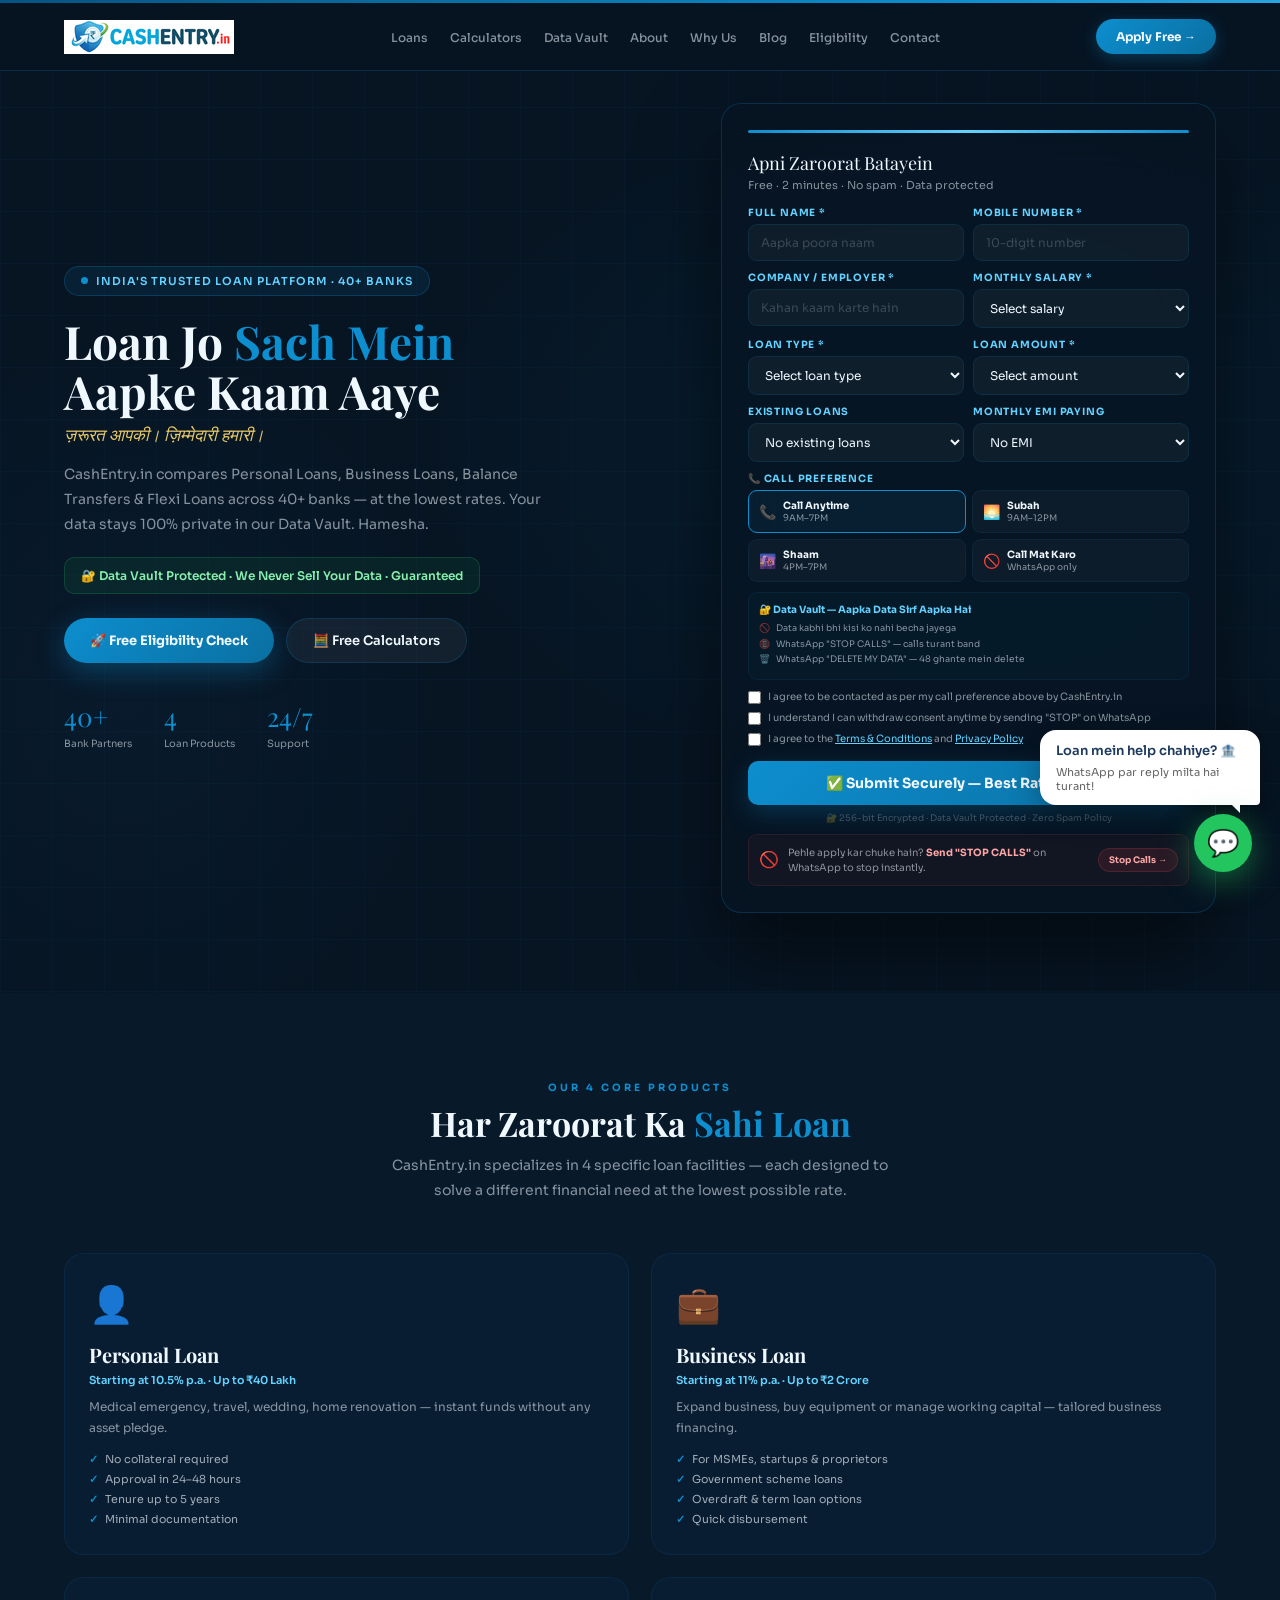
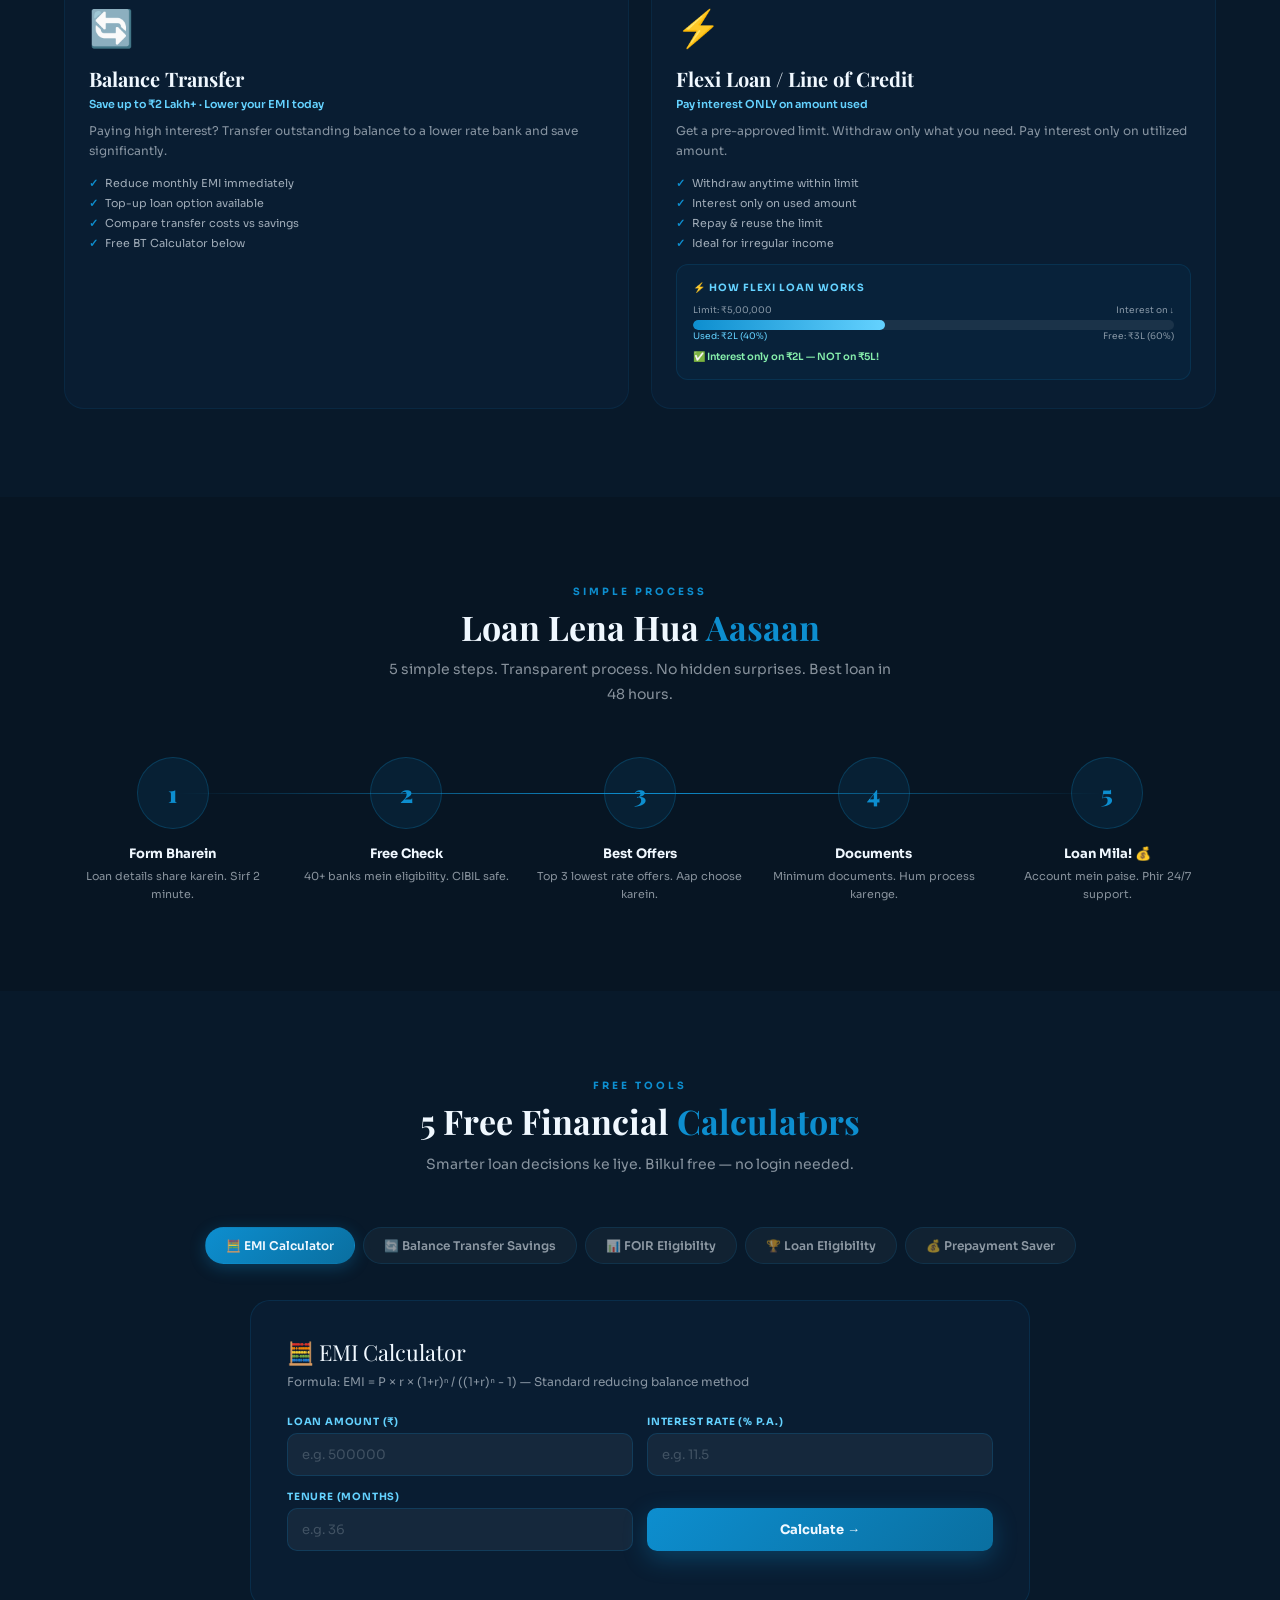
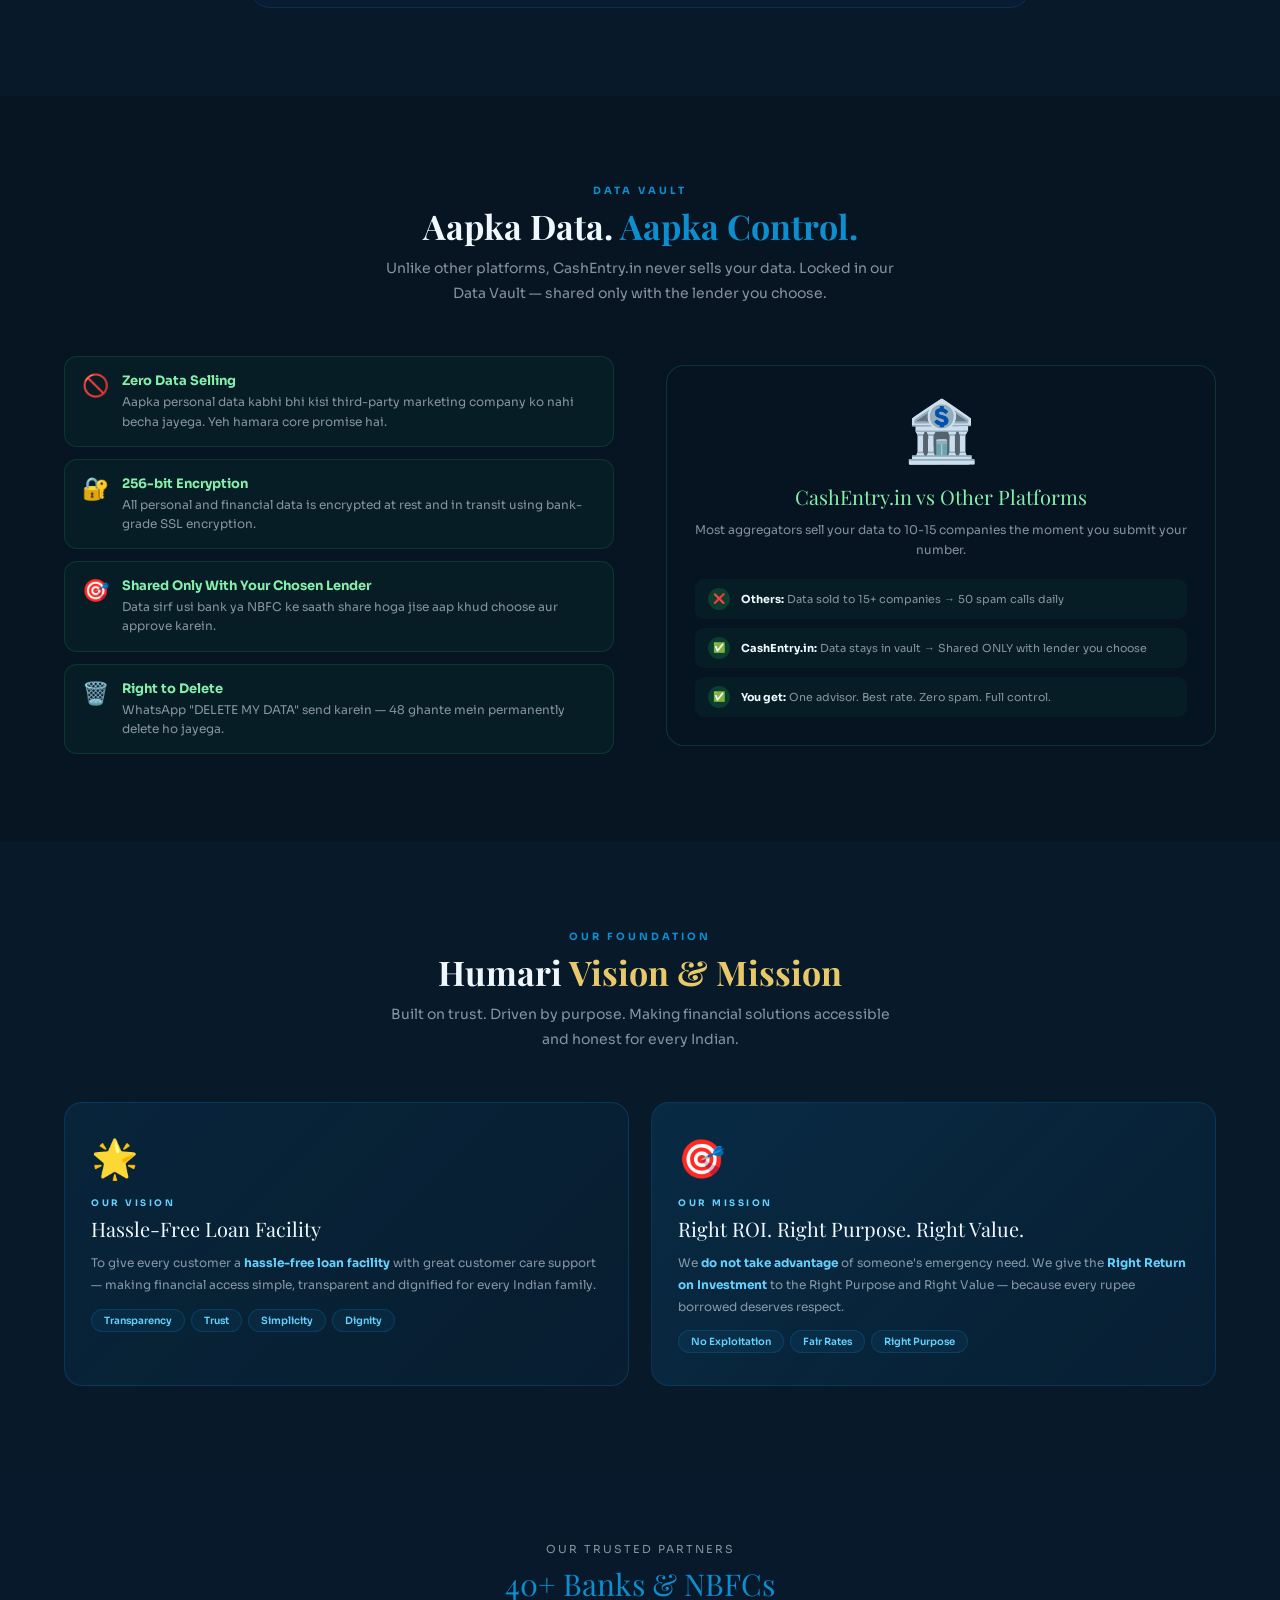
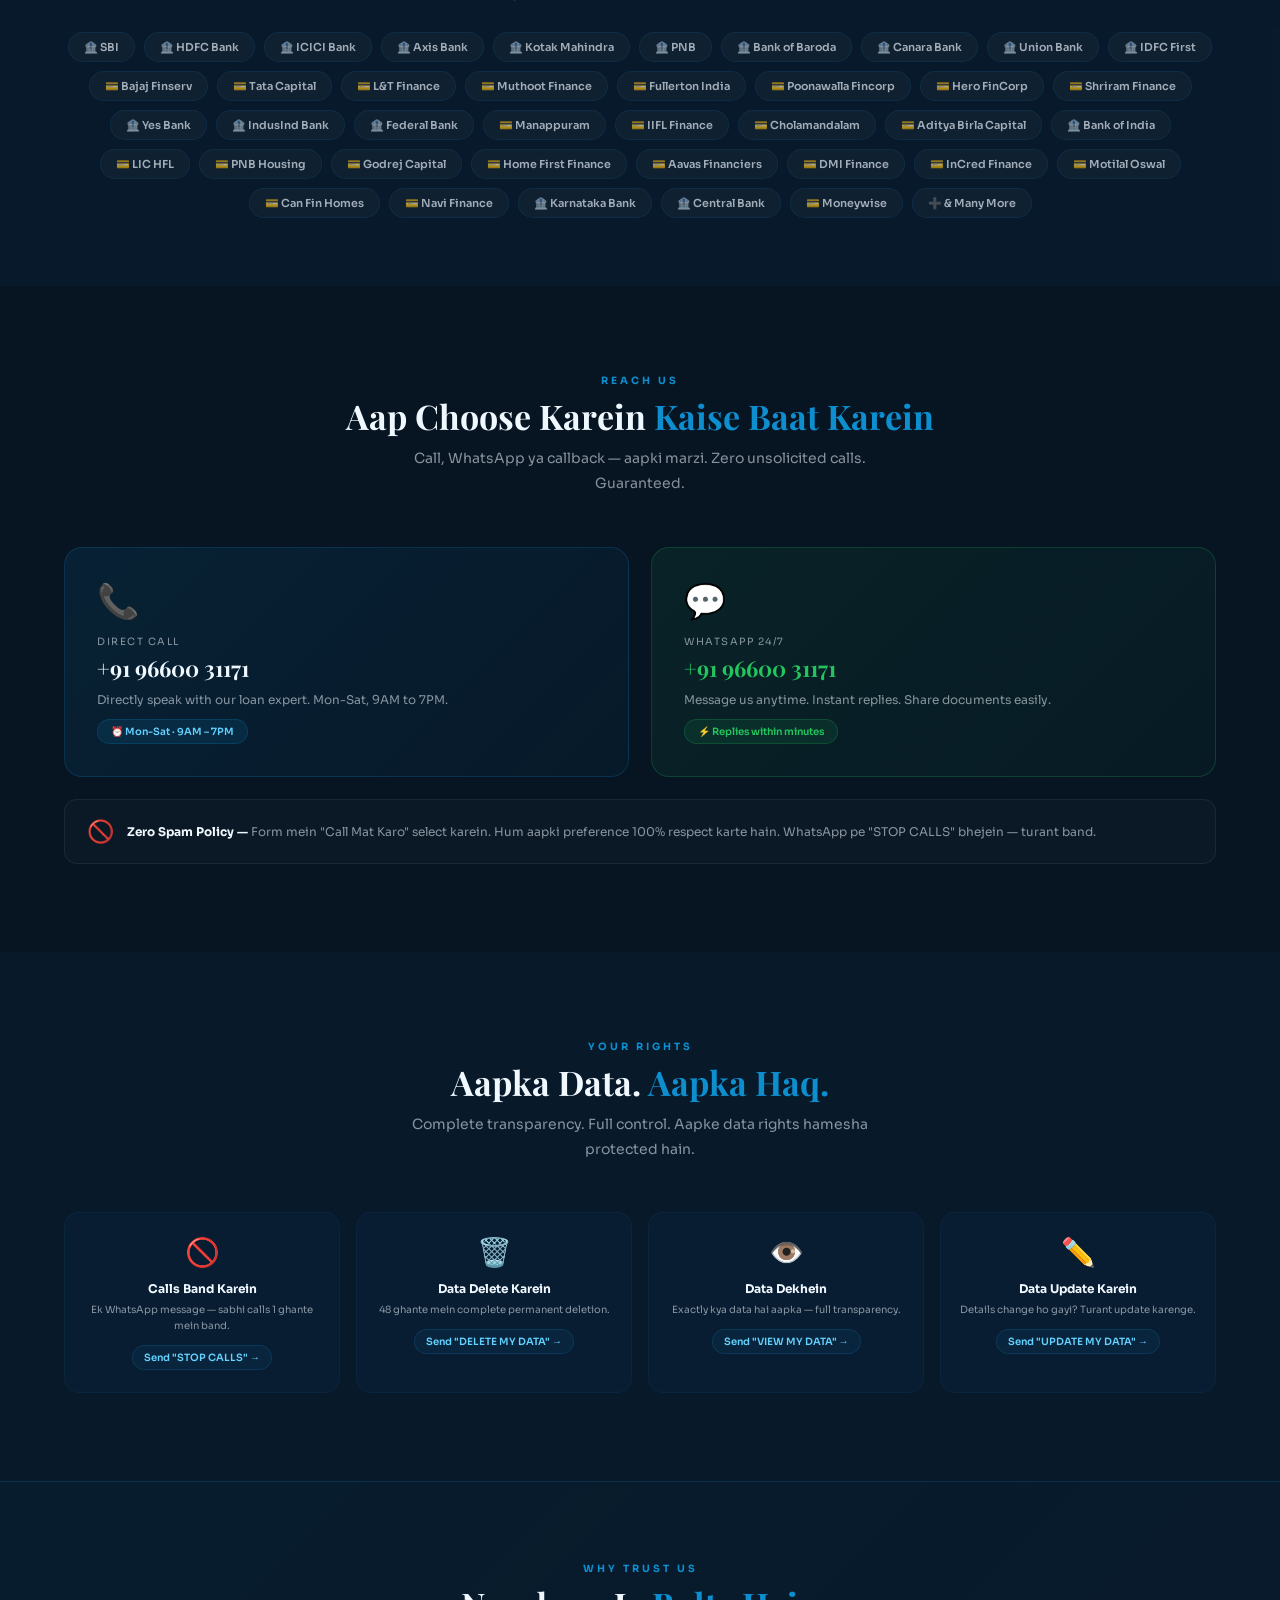
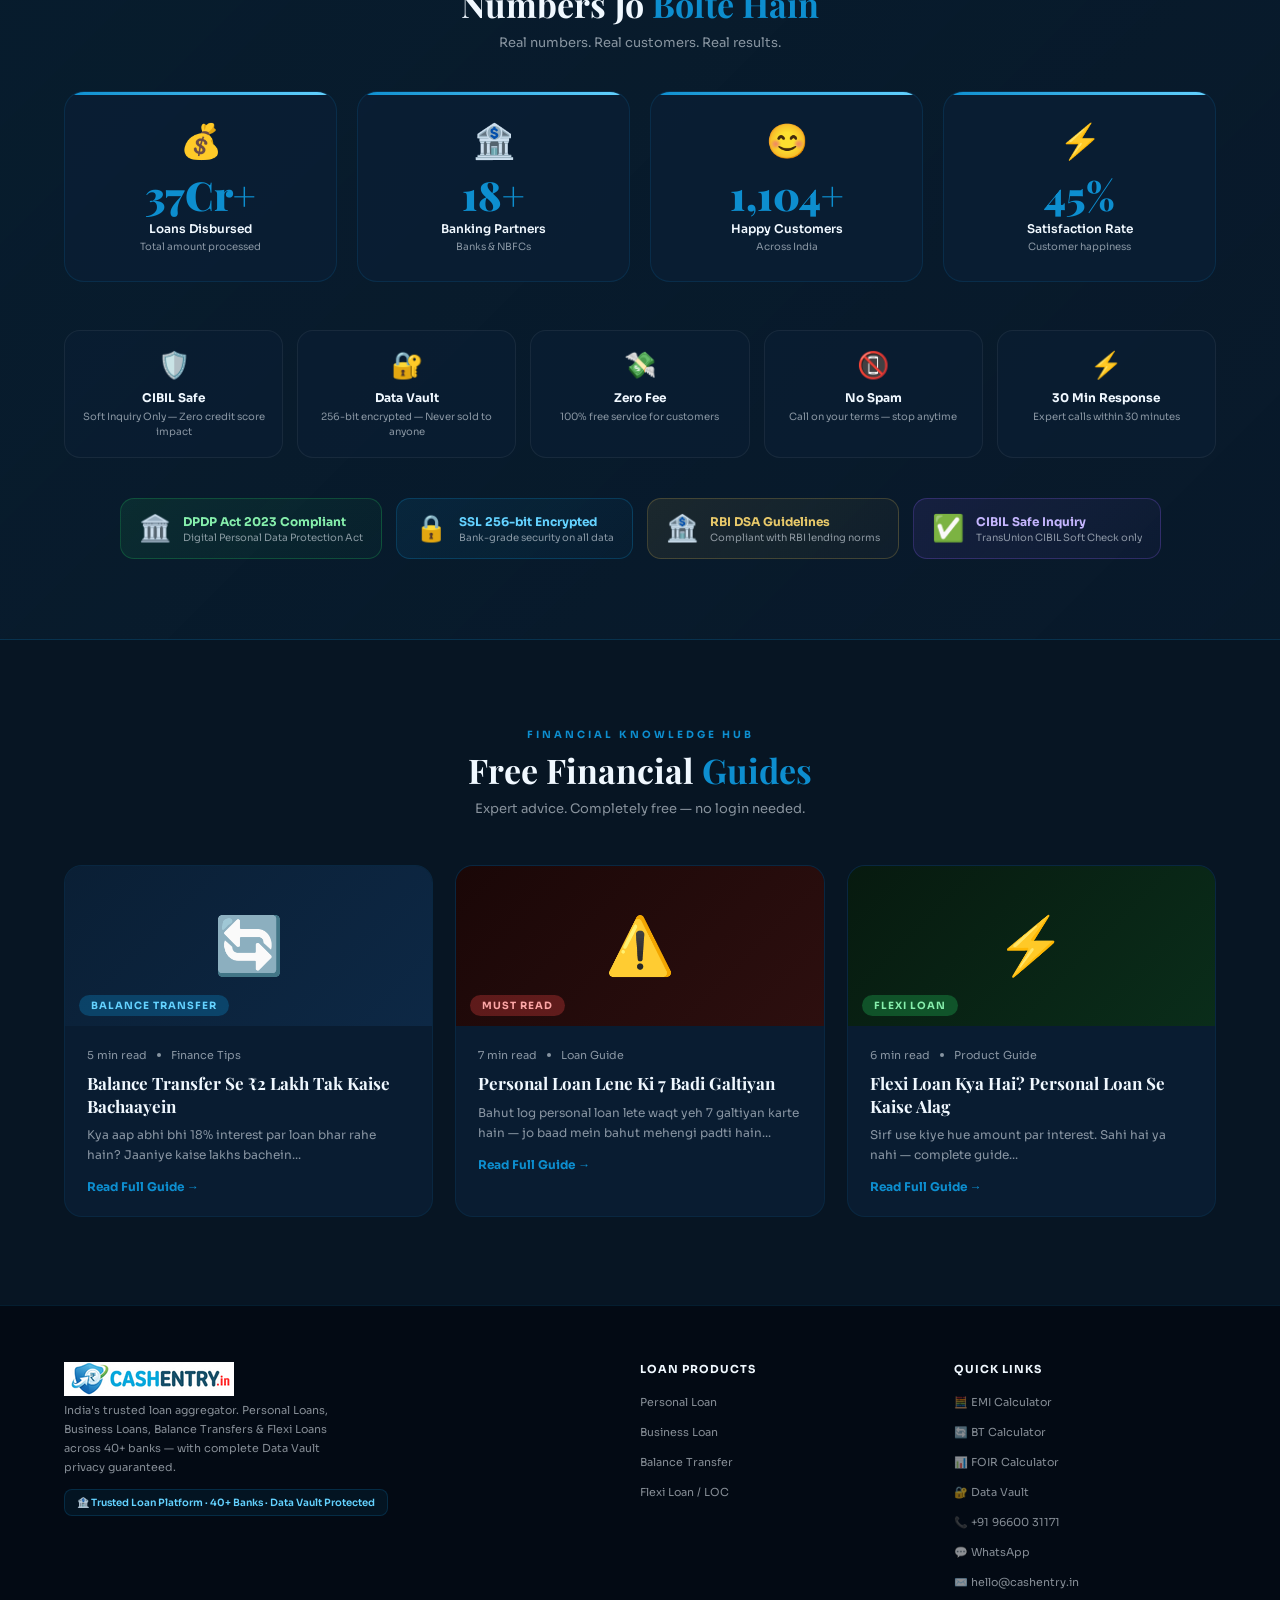
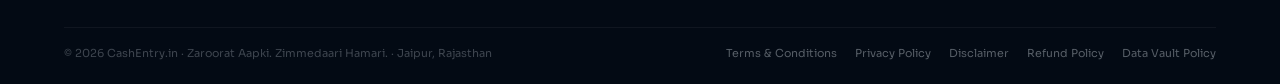
==== index.html @ 6757d8cf "Update index.html" ====
<!DOCTYPE html>
<html lang="en">
<head>
<meta charset="UTF-8">
<meta name="viewport" content="width=device-width, initial-scale=1.0">
<title>CashEntry.in | Zaroorat Aapki. Zimmedaari Hamari. | Best Loan Deals India</title>
<meta name="description" content="Secure the lowest interest rates on personal loans, business loans, and balance transfers. CashEntry.in serves top Indian hubs including Mumbai, Delhi, Bangalore, Hyderabad, and Jaipur. Calculate your EMI & eligibility instantly online.">
<meta name="keywords" content="cashentry, personal loan mumbai, business loan delhi, loan compare bangalore, flexi loan hyderabad, lowest interest rate chennai, EMI calculator pune, FOIR calculator kolkata, loan dsa jaipur, instant business loan ahmedabad, finance consultant lucknow, online loan application india">
<meta name="robots" content="index, follow">
   <!-- SEO META TAGS -->
    <meta name="author" content="CashEntry.in">
    <meta name="robots" content="index, follow, max-image-preview:large">
    <meta name="theme-color" content="#0d8ecf">
    <meta name="mobile-web-app-capable" content="yes">
    <meta name="apple-mobile-web-app-capable" content="yes">
    <meta name="apple-mobile-web-app-title" content="CashEntry.in">
    <link rel="canonical" href="https://cashentry.in/">
     <!-- GEO TARGETING -->
    <meta name="geo.region" content="IN">
    <meta name="geo.placename" content="New Delhi,Mumbai,Bangalore,Chennai,Kolkata,Hyderabad,Pune,Ahmedabad,Jaipur,Lucknow,India">
    <meta name="geo.position" content="26.9124;75.7873, 28.6448;77.2167, 19.0760;72.8774, 12.9724;77.5806,13.0674;80.2376,22.5726;88.3638,17.3871;78.4916,18.5167;73.8562,18.5167;73.8562,23.0338;72.5850,26.9220;75.7788,26.8500;80.9500">
    <meta name="ICBM" content="26.9124;75.7873, 28.6448;77.2167, 19.0760;72.8774, 12.9724;77.5806,13.0674;80.2376,22.5726;88.3638,17.3871;78.4916,18.5167;73.8562,18.5167;73.8562,23.0338;72.5850,26.9220;75.7788,26.8500;80.9500">
  <!-- OPEN GRAPH -->
    <meta property="og:type" content="website">
    <meta property="og:url" content="https://cashentry.in/">
    <meta property="og:site_name" content="CashEntry.in">
    <meta property="og:title" content="CashEntry.in | Zaroorat Aapki. Zimmedaari Hamari. | Best Loan Deals India">
    <meta property="og:description" content="India ka trusted loan platform. Personal Loan, Business Loan, Balance Transfer, Flexi Loan at lowest rates from 40+ banks. Free EMI and FOIR Calculator. Data Vault protected.">
    <meta property="og:image" content="https://cashentry.in/cashentry_logo.png">
    <meta property="og:locale" content="en_IN">
  
   <!-- SCHEMA MARKUP -->
    <script type="application/ld+json">
    {
      "@context": "https://schema.org",
      "@graph": [
        {
          "@type": "FinancialService",
          "name": "CashEntry.in",
          "url": "https://cashentry.in",
          "logo": "https://cashentry.in/cashentry_logo.png",
          "description": "India ka trusted loan aggregator. Personal Loan, Business Loan, Balance Transfer and Flexi Loan at lowest rates from 40 plus banks and NBFCs.",
          "slogan": "Zaroorat Aapki. Zimmedaari Hamari.",
          "email": "hello@cashentry.in",
          "telephone": "+919660031171",
          "address": {
            "@type": "PostalAddress",
            "addressLocality": "Jaipur",
            "addressRegion": "Rajasthan",
            "postalCode": "302021",
            "addressCountry": "IN"
          },
          "geo": {
            "@type": "GeoCoordinates",
            "latitude": 26.9124,
            "longitude": 75.7873
          },
          "openingHoursSpecification": {
            "@type": "OpeningHoursSpecification",
            "dayOfWeek": ["Monday","Tuesday","Wednesday","Thursday","Friday","Saturday"],
            "opens": "09:00",
            "closes": "19:00"
          },
          "areaServed": {"@type": "Country", "name": "India"},
          "serviceType": ["Personal Loan","Business Loan","Balance Transfer","Flexi Loan","Loan Aggregator","DSA Services"]
        },
        {
          "@type": "FAQPage",
          "mainEntity": [
            {
              "@type": "Question",
              "name": "What is CashEntry.in?",
              "acceptedAnswer": {
                "@type": "Answer",
                "text": "CashEntry.in is India trusted loan aggregator. We compare Personal Loans, Business Loans, Balance Transfers and Flexi Loans across 40 plus banks and NBFCs to find you the best deal at lowest interest rates."
              }
            },
            {
              "@type": "Question",
              "name": "Is CashEntry.in service free?",
              "acceptedAnswer": {
                "@type": "Answer",
                "text": "Yes, CashEntry.in service is completely free for customers. We never charge any fee from loan applicants."
              }
            },
            {
              "@type": "Question",
              "name": "Is my data safe with CashEntry.in?",
              "acceptedAnswer": {
                "@type": "Answer",
                "text": "Yes, CashEntry.in follows strict Data Vault policy. We never sell your data to third parties. Your data is shared only with the lender you choose."
              }
            },
            {
              "@type": "Question",
              "name": "What loans does CashEntry.in offer?",
              "acceptedAnswer": {
                "@type": "Answer",
                "text": "CashEntry.in offers Personal Loan, Business Loan, Balance Transfer and Flexi Loan across 40 plus banks."
              }
            },
            {
              "@type": "Question",
              "name": "What is FOIR in loan eligibility?",
              "acceptedAnswer": {
                "@type": "Answer",
                "text": "FOIR means Fixed Obligation to Income Ratio. Formula is Total EMIs divided by Income multiplied by 100. Below 50 percent means you are eligible for a loan."
              }
            },
            {
              "@type": "Question",
              "name": "What is Balance Transfer?",
              "acceptedAnswer": {
                "@type": "Answer",
                "text": "Balance Transfer means moving your existing loan to a bank offering lower interest rate. This reduces your monthly EMI and saves money over remaining tenure."
              }
            }
          ]
        }
      ]
    }
    </script>
  
<link rel="preconnect" href="https://fonts.googleapis.com">
<link href="https://fonts.googleapis.com/css2?family=Sora:wght@300;400;500;600;700;800&family=Playfair+Display:wght@700;900&display=swap" rel="stylesheet">
<style>
*{margin:0;padding:0;box-sizing:border-box;}
:root{
  --blue:#0d8ecf;--blue2:#0a6fa0;--blue3:#065480;
  --dark:#071523;--dark2:#0a1f35;--dark3:#0d2845;
  --gold:#c8a84b;--gold2:#e8c96a;
  --white:#f0f8ff;--gray:rgba(240,248,255,0.55);
  --border:rgba(13,142,207,0.2);--card:rgba(10,31,53,0.8);
  --green:#22c55e;--red:#ef4444;
}
html{scroll-behavior:smooth;}
body{font-family:'Sora',sans-serif;background:var(--dark);color:var(--white);overflow-x:hidden;}
::-webkit-scrollbar{width:3px;}
::-webkit-scrollbar-track{background:var(--dark);}
::-webkit-scrollbar-thumb{background:var(--blue);border-radius:3px;}

/* WHATSAPP FLOAT */
.float-wa{position:fixed;bottom:28px;right:28px;z-index:9999;width:58px;height:58px;background:var(--green);border-radius:50%;display:flex;align-items:center;justify-content:center;font-size:26px;box-shadow:0 8px 32px rgba(34,197,94,0.5);text-decoration:none;animation:bounce 3s ease-in-out infinite;}
@keyframes bounce{0%,100%{transform:translateY(0);}50%{transform:translateY(-8px);}}

/* WA CHAT BUBBLE */
.wa-bubble{position:fixed;bottom:95px;right:20px;z-index:9998;background:white;border-radius:16px 16px 4px 16px;padding:12px 16px;box-shadow:0 8px 32px rgba(0,0,0,0.3);max-width:220px;display:none;}
.wa-bubble.show{display:block;animation:fadeIn 0.3s ease;}
@keyframes fadeIn{from{opacity:0;transform:scale(0.8);}to{opacity:1;transform:scale(1);}}
.wa-bubble-text{font-size:13px;color:#1e3a5f;font-weight:600;margin-bottom:6px;}
.wa-bubble-sub{font-size:11px;color:#666;}
.wa-bubble::after{content:'';position:absolute;bottom:-8px;right:20px;width:0;height:0;border-left:8px solid transparent;border-right:0;border-top:8px solid white;}

/* TOP BAR */
.top-bar{height:3px;background:linear-gradient(90deg,var(--blue3),var(--blue),#64d2ff,var(--blue),var(--blue3));background-size:300%;animation:shimmer 4s infinite linear;}
@keyframes shimmer{0%{background-position:0%;}100%{background-position:300%;}}

/* NAV */
nav{position:fixed;top:3px;left:0;right:0;z-index:1000;background:rgba(7,21,35,0.96);backdrop-filter:blur(24px);border-bottom:1px solid var(--border);padding:0 5%;display:flex;align-items:center;justify-content:space-between;height:68px;}
.logo-wrap{display:flex;align-items:center;text-decoration:none;gap:4px;}
.logo-img{height:46px;width:auto;object-fit:contain;}
.nav-links{display:flex;gap:22px;list-style:none;}
.nav-links a{color:var(--gray);text-decoration:none;font-size:12px;font-weight:500;transition:color 0.3s;}
.nav-links a:hover{color:var(--blue);}
.nav-btn{background:linear-gradient(135deg,var(--blue),var(--blue2));color:var(--white);padding:10px 20px;border-radius:100px;font-weight:700;font-size:12px;text-decoration:none;box-shadow:0 4px 16px rgba(13,142,207,0.3);transition:all 0.3s;}
.nav-btn:hover{transform:translateY(-1px);box-shadow:0 8px 24px rgba(13,142,207,0.5);}

/* HERO */
.hero{min-height:100vh;padding:100px 5% 80px;display:grid;grid-template-columns:1.1fr 0.9fr;gap:52px;align-items:center;position:relative;overflow:hidden;}
.hero-bg{position:absolute;inset:0;background:radial-gradient(ellipse 60% 50% at 75% 45%,rgba(13,142,207,0.08) 0%,transparent 70%),radial-gradient(ellipse 40% 60% at 10% 70%,rgba(10,31,53,0.5) 0%,transparent 60%);}
.hero-grid{position:absolute;inset:0;background-image:linear-gradient(rgba(13,142,207,0.04) 1px,transparent 1px),linear-gradient(90deg,rgba(13,142,207,0.04) 1px,transparent 1px);background-size:52px 52px;}
.hero-content{position:relative;z-index:2;}
.badge{display:inline-flex;align-items:center;gap:8px;background:rgba(13,142,207,0.1);border:1px solid rgba(13,142,207,0.25);border-radius:100px;padding:7px 16px;margin-bottom:20px;}
.badge-dot{width:7px;height:7px;background:var(--blue);border-radius:50%;animation:bdot 1.8s infinite;}
@keyframes bdot{0%,100%{opacity:1;}50%{opacity:0.3;}}
.badge span{font-size:11px;color:#64d2ff;font-weight:600;letter-spacing:1px;text-transform:uppercase;}
.hero h1{font-family:'Playfair Display',serif;font-size:46px;line-height:1.1;margin-bottom:8px;}
.hero h1 .blue{color:var(--blue);}
.hindi-tag{font-size:17px;color:var(--gold2);margin-bottom:16px;font-style:italic;}
.hero-sub{font-size:14px;color:var(--gray);line-height:1.8;margin-bottom:20px;max-width:480px;}
.vault-badge{display:inline-flex;align-items:center;gap:8px;background:rgba(34,197,94,0.08);border:1px solid rgba(34,197,94,0.2);border-radius:10px;padding:10px 16px;margin-bottom:24px;font-size:12px;color:#86efac;font-weight:600;}
.hero-btns{display:flex;gap:12px;flex-wrap:wrap;margin-bottom:36px;}
.btn-blue{background:linear-gradient(135deg,var(--blue),var(--blue2));color:var(--white);padding:13px 26px;border-radius:100px;font-weight:700;font-size:13px;text-decoration:none;display:inline-flex;align-items:center;gap:8px;box-shadow:0 8px 28px rgba(13,142,207,0.35);transition:all 0.3s;}
.btn-blue:hover{transform:translateY(-2px);box-shadow:0 12px 36px rgba(13,142,207,0.5);}
.btn-ghost{background:rgba(255,255,255,0.05);border:1px solid var(--border);color:var(--white);padding:13px 26px;border-radius:100px;font-weight:600;font-size:13px;text-decoration:none;display:inline-flex;align-items:center;gap:8px;transition:all 0.3s;}
.btn-ghost:hover{background:rgba(13,142,207,0.1);border-color:var(--blue);color:#64d2ff;}
.hero-stats{display:flex;gap:32px;}
.stat-val{font-family:'Playfair Display',serif;font-size:26px;color:var(--blue);}
.stat-lbl{font-size:10px;color:var(--gray);margin-top:3px;}

/* FORM CARD */
.form-wrap{position:relative;z-index:2;}
.form-card{background:rgba(7,21,35,0.92);border:1px solid rgba(13,142,207,0.22);border-radius:20px;padding:26px;backdrop-filter:blur(32px);box-shadow:0 40px 80px rgba(0,0,0,0.5);}
.form-bar{height:3px;border-radius:3px;background:linear-gradient(90deg,var(--blue),#64d2ff,var(--blue));margin-bottom:18px;}
.form-heading{font-family:'Playfair Display',serif;font-size:18px;margin-bottom:3px;}
.form-sub{font-size:11px;color:var(--gray);margin-bottom:14px;}
.fg{margin-bottom:10px;}
.fg label{display:block;font-size:10px;font-weight:700;color:#64d2ff;margin-bottom:5px;text-transform:uppercase;letter-spacing:0.8px;}
.fg input,.fg select{width:100%;background:rgba(255,255,255,0.04);border:1px solid rgba(13,142,207,0.15);border-radius:9px;padding:10px 12px;color:var(--white);font-size:12px;font-family:'Sora',sans-serif;outline:none;transition:border-color 0.3s;}
.fg select option{background:#0a1f35;}
.fg input:focus,.fg select:focus{border-color:var(--blue);}
.fg input::placeholder{color:rgba(240,248,255,0.2);}
.frow{display:grid;grid-template-columns:1fr 1fr;gap:9px;}
.copts{display:grid;grid-template-columns:1fr 1fr;gap:6px;margin-top:4px;}
.copt{display:flex;align-items:center;gap:7px;background:rgba(255,255,255,0.03);border:1px solid rgba(13,142,207,0.1);border-radius:9px;padding:8px 10px;cursor:pointer;transition:all 0.25s;}
.copt.active{border-color:var(--blue);background:rgba(13,142,207,0.08);}
.copt.nocall.active{border-color:var(--red);background:rgba(239,68,68,0.06);}
.copt-icon{font-size:14px;}
.copt-t{font-size:10px;font-weight:700;}
.copt-s{font-size:9px;color:var(--gray);}
.dmini{background:rgba(13,142,207,0.04);border:1px solid rgba(13,142,207,0.1);border-radius:9px;padding:10px;margin:9px 0;}
.dmini-t{font-size:10px;font-weight:700;color:#64d2ff;margin-bottom:6px;}
.dmini-r{display:flex;gap:6px;font-size:9px;color:var(--gray);margin-bottom:3px;line-height:1.4;}
.consents{display:flex;flex-direction:column;gap:6px;margin:9px 0;}
.crow{display:flex;align-items:flex-start;gap:7px;}
.crow input{accent-color:var(--blue);width:13px;height:13px;flex-shrink:0;margin-top:2px;cursor:pointer;}
.crow span{font-size:10px;color:var(--gray);line-height:1.5;}
.sbtn{width:100%;background:linear-gradient(135deg,var(--blue),var(--blue2));border:none;border-radius:10px;padding:13px;color:var(--white);font-size:14px;font-weight:700;font-family:'Sora',sans-serif;cursor:pointer;margin-top:6px;box-shadow:0 8px 24px rgba(13,142,207,0.25);transition:all 0.3s;}
.sbtn:hover{transform:translateY(-2px);box-shadow:0 12px 32px rgba(13,142,207,0.4);}
.sbtn:disabled{opacity:0.7;cursor:not-allowed;transform:none;}
.fnote{font-size:9px;color:rgba(240,248,255,0.25);text-align:center;margin-top:7px;}
.stop-strip{display:flex;align-items:center;gap:9px;background:rgba(239,68,68,0.05);border:1px solid rgba(239,68,68,0.12);border-radius:9px;padding:10px;margin-top:10px;}
.stop-text{font-size:10px;color:var(--gray);flex:1;line-height:1.5;}
.stop-text strong{color:#fca5a5;}
.stop-btn{background:rgba(239,68,68,0.1);border:1px solid rgba(239,68,68,0.2);color:#fca5a5;padding:5px 10px;border-radius:100px;font-size:9px;font-weight:700;text-decoration:none;white-space:nowrap;}

/* FORM STATUS */
.form-status{display:none;text-align:center;padding:16px;border-radius:10px;margin-top:10px;font-size:13px;font-weight:600;}
.form-status.success{background:rgba(34,197,94,0.1);border:1px solid rgba(34,197,94,0.2);color:#86efac;display:block;}
.form-status.error{background:rgba(239,68,68,0.1);border:1px solid rgba(239,68,68,0.2);color:#fca5a5;display:block;}

/* SECTIONS */
.sec{padding:88px 5%;}
.sec-alt{padding:88px 5%;background:rgba(10,31,53,0.4);}
.slabel{font-size:10px;text-transform:uppercase;letter-spacing:3px;color:var(--blue);font-weight:700;margin-bottom:10px;text-align:center;}
.stitle{font-family:'Playfair Display',serif;font-size:34px;text-align:center;margin-bottom:10px;line-height:1.15;}
.stitle .b{color:var(--blue);}
.stitle .g{color:var(--gold2);}
.ssub{font-size:14px;color:var(--gray);text-align:center;max-width:520px;margin:0 auto 50px;line-height:1.8;}

/* PRODUCTS */
.products-grid{display:grid;grid-template-columns:repeat(2,1fr);gap:22px;}
.prod-card{background:var(--card);border:1px solid rgba(13,142,207,0.1);border-radius:20px;padding:28px 24px;transition:all 0.4s;position:relative;overflow:hidden;}
.prod-card::before{content:'';position:absolute;top:0;left:0;right:0;height:3px;background:linear-gradient(90deg,var(--blue),#64d2ff);opacity:0;transition:opacity 0.3s;}
.prod-card:hover{border-color:rgba(13,142,207,0.3);transform:translateY(-6px);box-shadow:0 24px 60px rgba(0,0,0,0.3);background:rgba(13,142,207,0.06);}
.prod-card:hover::before{opacity:1;}
.prod-icon{font-size:36px;margin-bottom:14px;display:block;}
.prod-name{font-family:'Playfair Display',serif;font-size:20px;font-weight:700;margin-bottom:5px;}
.prod-rate{color:#64d2ff;font-size:11px;font-weight:600;margin-bottom:10px;}
.prod-desc{font-size:12px;color:var(--gray);line-height:1.7;margin-bottom:14px;}
.prod-feats{list-style:none;display:flex;flex-direction:column;gap:6px;}
.prod-feats li{font-size:11px;color:rgba(240,248,255,0.65);display:flex;align-items:center;gap:7px;}
.prod-feats li::before{content:'✓';color:var(--blue);font-weight:700;}
.flexi-visual{background:rgba(13,142,207,0.05);border:1px solid rgba(13,142,207,0.15);border-radius:12px;padding:16px;margin-top:14px;}
.flexi-title{font-size:10px;font-weight:700;color:#64d2ff;margin-bottom:10px;text-transform:uppercase;letter-spacing:1px;}
.flexi-bar-label{display:flex;justify-content:space-between;font-size:9px;color:var(--gray);margin-bottom:4px;}
.flexi-bar-bg{height:10px;background:rgba(255,255,255,0.08);border-radius:100px;overflow:hidden;}
.flexi-bar-fill{height:100%;border-radius:100px;background:linear-gradient(90deg,var(--blue),#64d2ff);width:40%;}
.flexi-note{font-size:10px;color:#86efac;margin-top:8px;font-weight:600;}

/* HOW IT WORKS */
.steps-grid{display:grid;grid-template-columns:repeat(5,1fr);gap:16px;margin-top:50px;position:relative;}
.steps-grid::before{content:'';position:absolute;top:36px;left:10%;right:10%;height:1px;background:linear-gradient(90deg,transparent,var(--blue),transparent);}
.step{text-align:center;}
.step-n{width:72px;height:72px;border-radius:50%;background:rgba(13,142,207,0.1);border:1px solid rgba(13,142,207,0.25);display:flex;align-items:center;justify-content:center;margin:0 auto 16px;font-family:'Playfair Display',serif;font-size:24px;font-weight:900;color:var(--blue);}
.step-t{font-size:13px;font-weight:700;margin-bottom:6px;}
.step-d{font-size:11px;color:var(--gray);line-height:1.6;}

/* CALCULATORS */
.calc-tabs{display:flex;gap:8px;justify-content:center;margin-bottom:36px;flex-wrap:wrap;}
.calc-tab{background:rgba(255,255,255,0.04);border:1px solid rgba(13,142,207,0.15);border-radius:100px;padding:10px 20px;font-size:12px;font-weight:600;color:var(--gray);cursor:pointer;transition:all 0.3s;}
.calc-tab.active{background:linear-gradient(135deg,var(--blue),var(--blue2));color:var(--white);border-color:transparent;box-shadow:0 4px 16px rgba(13,142,207,0.3);}
.calc-panel{display:none;}
.calc-panel.active{display:block;}
.calc-card{background:var(--card);border:1px solid rgba(13,142,207,0.15);border-radius:20px;padding:36px;max-width:780px;margin:0 auto;}
.calc-title{font-family:'Playfair Display',serif;font-size:22px;margin-bottom:5px;}
.calc-sub{font-size:12px;color:var(--gray);margin-bottom:24px;line-height:1.6;}
.calc-grid{display:grid;grid-template-columns:1fr 1fr;gap:14px;margin-bottom:20px;}
.calc-fg label{display:block;font-size:10px;font-weight:700;color:#64d2ff;margin-bottom:5px;text-transform:uppercase;letter-spacing:0.8px;}
.calc-fg input,.calc-fg select{width:100%;background:rgba(255,255,255,0.05);border:1px solid rgba(13,142,207,0.2);border-radius:10px;padding:12px 14px;color:var(--white);font-size:13px;font-family:'Sora',sans-serif;outline:none;transition:border-color 0.3s;}
.calc-fg input:focus{border-color:var(--blue);}
.calc-fg input::placeholder{color:rgba(240,248,255,0.2);}
.calc-btn{background:linear-gradient(135deg,var(--blue),var(--blue2));border:none;border-radius:10px;padding:13px 28px;color:var(--white);font-size:13px;font-weight:700;font-family:'Sora',sans-serif;cursor:pointer;box-shadow:0 8px 24px rgba(13,142,207,0.3);transition:all 0.3s;}
.calc-btn:hover{transform:translateY(-2px);box-shadow:0 12px 32px rgba(13,142,207,0.45);}
.calc-result{background:linear-gradient(135deg,rgba(13,142,207,0.1),rgba(13,142,207,0.04));border:1px solid rgba(13,142,207,0.2);border-radius:14px;padding:24px;margin-top:20px;display:none;}
.calc-result.show{display:block;}
.result-grid{display:grid;grid-template-columns:repeat(3,1fr);gap:14px;}
.result-item{text-align:center;}
.result-val{font-family:'Playfair Display',serif;font-size:20px;font-weight:700;color:var(--blue);}
.result-lbl{font-size:10px;color:var(--gray);margin-top:4px;}
.result-highlight{background:linear-gradient(135deg,rgba(34,197,94,0.1),rgba(34,197,94,0.04));border:1px solid rgba(34,197,94,0.2);border-radius:12px;padding:16px;margin-top:14px;text-align:center;}
.result-highlight .val{font-family:'Playfair Display',serif;font-size:26px;color:#86efac;font-weight:700;}
.result-highlight .lbl{font-size:11px;color:var(--gray);margin-top:4px;}
.foir-badge{display:inline-block;padding:7px 18px;border-radius:100px;font-size:13px;font-weight:700;margin-top:10px;}
.foir-low{background:rgba(34,197,94,0.15);border:1px solid rgba(34,197,94,0.3);color:#86efac;}
.foir-high{background:rgba(239,68,68,0.15);border:1px solid rgba(239,68,68,0.3);color:#fca5a5;}
.foir-bar-bg{height:14px;background:rgba(255,255,255,0.08);border-radius:100px;overflow:hidden;position:relative;margin-top:14px;}
.foir-bar-fill{height:100%;border-radius:100px;transition:width 1s;}
.foir-bar-marker{position:absolute;top:-3px;left:50%;transform:translateX(-50%);width:2px;height:20px;background:rgba(255,255,255,0.4);}
.foir-label-row{display:flex;justify-content:space-between;font-size:9px;color:var(--gray);margin-top:4px;}

/* DATA VAULT */
.vault-grid{display:grid;grid-template-columns:1fr 1fr;gap:52px;align-items:center;margin-top:50px;}
.vault-pills{display:flex;flex-direction:column;gap:12px;}
.vault-pill{display:flex;align-items:flex-start;gap:13px;background:rgba(34,197,94,0.05);border:1px solid rgba(34,197,94,0.15);border-radius:13px;padding:15px 17px;}
.vault-pill-icon{font-size:22px;flex-shrink:0;}
.vault-pill-title{font-size:13px;font-weight:700;margin-bottom:3px;color:#86efac;}
.vault-pill-desc{font-size:12px;color:var(--gray);line-height:1.6;}
.vault-visual{background:rgba(7,21,35,0.9);border:1px solid rgba(34,197,94,0.2);border-radius:18px;padding:28px;text-align:center;}
.vault-icon-big{font-size:60px;margin-bottom:14px;display:block;}
.vault-visual-title{font-family:'Playfair Display',serif;font-size:20px;color:#86efac;margin-bottom:10px;}
.vault-visual-desc{font-size:12px;color:var(--gray);line-height:1.7;margin-bottom:18px;}
.vault-steps{display:flex;flex-direction:column;gap:9px;text-align:left;}
.vault-step{display:flex;align-items:center;gap:11px;background:rgba(34,197,94,0.05);border-radius:9px;padding:9px 13px;}
.vault-step-n{width:22px;height:22px;background:rgba(34,197,94,0.2);border-radius:50%;display:flex;align-items:center;justify-content:center;font-size:10px;font-weight:700;color:#86efac;flex-shrink:0;}
.vault-step-t{font-size:11px;color:var(--gray);}
.vault-step-t strong{color:var(--white);}

/* VM */
.vm-grid{display:grid;grid-template-columns:1fr 1fr;gap:22px;margin-top:50px;}
.vm-card{border-radius:18px;padding:32px 26px;}
.vm-v{background:linear-gradient(135deg,rgba(13,142,207,0.1),rgba(13,142,207,0.04));border:1px solid rgba(13,142,207,0.22);}
.vm-m{background:linear-gradient(135deg,rgba(10,84,128,0.3),rgba(10,84,128,0.1));border:1px solid rgba(10,84,128,0.4);}
.vm-icon{font-size:38px;margin-bottom:14px;display:block;}
.vm-lbl{font-size:9px;text-transform:uppercase;letter-spacing:2.5px;color:#64d2ff;font-weight:700;margin-bottom:6px;}
.vm-title{font-family:'Playfair Display',serif;font-size:20px;margin-bottom:10px;}
.vm-text{font-size:12px;color:var(--gray);line-height:1.8;}
.vm-text strong{color:#64d2ff;}
.vm-tags{display:flex;flex-wrap:wrap;gap:6px;margin-top:13px;}
.vm-tag{background:rgba(13,142,207,0.08);border:1px solid rgba(13,142,207,0.2);border-radius:100px;padding:4px 12px;font-size:10px;color:#64d2ff;font-weight:600;}

/* BANKS */
.banks-sec{padding:68px 5%;background:rgba(10,31,53,0.5);text-align:center;}
.banks-sub{font-size:11px;text-transform:uppercase;letter-spacing:2px;color:var(--gray);margin-bottom:8px;}
.banks-count{font-family:'Playfair Display',serif;font-size:30px;color:var(--blue);margin-bottom:28px;}
.banks-wrap{display:flex;flex-wrap:wrap;justify-content:center;gap:9px;}
.bank-chip{background:rgba(255,255,255,0.03);border:1px solid rgba(13,142,207,0.12);border-radius:100px;padding:7px 15px;font-size:11px;font-weight:600;color:rgba(240,248,255,0.65);transition:all 0.3s;cursor:pointer;}
.bank-chip:hover{background:rgba(13,142,207,0.1);border-color:rgba(13,142,207,0.3);color:#64d2ff;}

/* CONTACT */
.contact-grid{display:grid;grid-template-columns:1fr 1fr;gap:22px;margin-top:50px;}
.contact-card{border-radius:18px;padding:32px;transition:transform 0.3s;}
.contact-card:hover{transform:translateY(-4px);}
.call-card{background:linear-gradient(135deg,rgba(13,142,207,0.1),rgba(13,142,207,0.04));border:1px solid rgba(13,142,207,0.2);}
.wa-card{background:linear-gradient(135deg,rgba(34,197,94,0.08),rgba(34,197,94,0.03));border:1px solid rgba(34,197,94,0.2);}
.cc-icon{font-size:34px;margin-bottom:12px;display:block;}
.cc-lbl{font-size:10px;text-transform:uppercase;letter-spacing:1.5px;color:var(--gray);margin-bottom:5px;}
.cc-num{font-family:'Playfair Display',serif;font-size:22px;font-weight:700;margin-bottom:7px;}
.cc-sub{font-size:12px;color:var(--gray);line-height:1.6;}
.cc-badge{display:inline-block;margin-top:10px;border-radius:100px;padding:5px 13px;font-size:10px;font-weight:600;}
.blue-badge{background:rgba(13,142,207,0.12);border:1px solid rgba(13,142,207,0.2);color:#64d2ff;}
.green-badge{background:rgba(34,197,94,0.1);border:1px solid rgba(34,197,94,0.2);color:var(--green);}
.no-call-box{background:rgba(255,255,255,0.02);border:1px solid rgba(255,255,255,0.06);border-radius:13px;padding:18px 22px;display:flex;align-items:center;gap:13px;margin-top:22px;}
.no-call-text{font-size:12px;color:var(--gray);}
.no-call-text strong{color:var(--white);}

/* DATA RIGHTS */
.dr-grid{display:grid;grid-template-columns:repeat(4,1fr);gap:16px;margin-top:50px;}
.dr-card{background:var(--card);border:1px solid rgba(13,142,207,0.08);border-radius:15px;padding:22px 17px;text-align:center;transition:all 0.3s;}
.dr-card:hover{border-color:rgba(13,142,207,0.2);transform:translateY(-4px);}
.dr-icon{font-size:28px;margin-bottom:11px;display:block;}
.dr-title{font-size:12px;font-weight:700;margin-bottom:6px;}
.dr-desc{font-size:10px;color:var(--gray);line-height:1.6;margin-bottom:11px;}
.dr-btn{display:inline-block;background:rgba(13,142,207,0.08);border:1px solid rgba(13,142,207,0.18);color:#64d2ff;padding:5px 11px;border-radius:100px;font-size:10px;font-weight:600;text-decoration:none;transition:all 0.3s;}
.dr-btn:hover{background:rgba(13,142,207,0.18);}

/* MODALS */
.modal-overlay{display:none;position:fixed;inset:0;background:rgba(0,0,0,0.88);z-index:10000;align-items:flex-start;justify-content:center;padding:20px;overflow-y:auto;}
.modal-overlay.show{display:flex;}
.modal{background:var(--dark2);border:1px solid var(--border);border-radius:20px;padding:36px;max-width:720px;width:100%;margin:auto;position:relative;}
.modal-close{position:absolute;top:16px;right:20px;background:rgba(255,255,255,0.1);border:none;border-radius:50%;width:32px;height:32px;color:var(--white);font-size:16px;cursor:pointer;display:flex;align-items:center;justify-content:center;transition:all 0.3s;}
.modal-close:hover{background:rgba(239,68,68,0.2);color:#fca5a5;}
.modal-title{font-family:'Playfair Display',serif;font-size:24px;color:var(--blue);margin-bottom:6px;}
.modal-sub{font-size:12px;color:var(--gray);margin-bottom:24px;}
.modal-body h3{font-size:15px;font-weight:700;color:#64d2ff;margin:20px 0 8px;}
.modal-body p{font-size:12px;color:var(--gray);line-height:1.8;margin-bottom:10px;}
.modal-body ul{padding-left:16px;}
.modal-body ul li{font-size:12px;color:var(--gray);line-height:1.8;margin-bottom:4px;}
.modal-body .highlight{background:rgba(13,142,207,0.08);border:1px solid rgba(13,142,207,0.15);border-radius:10px;padding:14px;margin:14px 0;font-size:12px;color:var(--white);line-height:1.7;}

/* FOOTER */
footer{background:rgba(4,10,20,0.95);border-top:1px solid rgba(13,142,207,0.15);padding:56px 5% 24px;}
.footer-top{display:grid;grid-template-columns:2fr 1fr 1fr;gap:52px;margin-bottom:36px;}
.footer-logo{height:40px;width:auto;object-fit:contain;margin-bottom:12px;display:block;}
.footer-desc{font-size:11px;color:var(--gray);line-height:1.7;max-width:280px;margin-bottom:13px;}
.footer-badge{display:inline-block;background:rgba(13,142,207,0.08);border:1px solid rgba(13,142,207,0.2);border-radius:8px;padding:6px 12px;font-size:10px;color:#64d2ff;font-weight:600;}
.footer-col h4{font-size:11px;font-weight:700;text-transform:uppercase;letter-spacing:1px;color:var(--white);margin-bottom:14px;}
.footer-col ul{list-style:none;display:flex;flex-direction:column;gap:9px;}
.footer-col ul li a{font-size:11px;color:var(--gray);text-decoration:none;transition:color 0.3s;}
.footer-col ul li a:hover{color:var(--blue);}
.footer-bottom{border-top:1px solid rgba(255,255,255,0.05);padding-top:18px;display:flex;justify-content:space-between;align-items:center;flex-wrap:wrap;gap:10px;}
.footer-copy{font-size:11px;color:rgba(240,248,255,0.25);}
.footer-legal{display:flex;gap:18px;flex-wrap:wrap;}
.footer-legal a{font-size:11px;color:rgba(240,248,255,0.35);text-decoration:none;transition:color 0.3s;cursor:pointer;}
.footer-legal a:hover{color:var(--blue);}

/* POPUP */
.popup-overlay{display:none;position:fixed;inset:0;background:rgba(0,0,0,0.85);z-index:9999;align-items:center;justify-content:center;}
.popup-overlay.show{display:flex;}
.popup{background:var(--dark2);border:1px solid rgba(13,142,207,0.25);border-radius:22px;padding:40px 32px;text-align:center;max-width:400px;width:90%;}
.popup-icon{font-size:54px;margin-bottom:15px;display:block;}
.popup-title{font-family:'Playfair Display',serif;font-size:22px;color:#64d2ff;margin-bottom:9px;}
.popup-text{font-size:12px;color:var(--gray);line-height:1.7;margin-bottom:20px;}
.popup-close-btn{background:linear-gradient(135deg,var(--blue),var(--blue2));border:none;border-radius:100px;padding:12px 28px;color:var(--white);font-size:13px;font-weight:700;cursor:pointer;font-family:'Sora',sans-serif;}


.trust-stats-section{padding:80px 5%;background:linear-gradient(135deg,rgba(13,142,207,0.06),rgba(10,31,53,0.4));border-top:1px solid rgba(13,142,207,0.2);border-bottom:1px solid rgba(13,142,207,0.2);}
.stats-grid{display:grid;grid-template-columns:repeat(4,1fr);gap:20px;margin-bottom:48px;}
.stat-card{background:rgba(10,31,53,0.8);border:1px solid rgba(13,142,207,0.15);border-radius:20px;padding:28px 20px;text-align:center;position:relative;overflow:hidden;transition:all 0.4s;}
.stat-card::before{content:'';position:absolute;top:0;left:0;right:0;height:3px;background:linear-gradient(90deg,#0d8ecf,#64d2ff);transform:scaleX(0);transform-origin:left;transition:transform 0.8s ease;}
.stat-card.animated::before{transform:scaleX(1);}
.stat-card:hover{border-color:rgba(13,142,207,0.3);transform:translateY(-6px);box-shadow:0 20px 60px rgba(0,0,0,0.3);}
.stat-icon{font-size:34px;margin-bottom:12px;display:block;}
.stat-counter{font-family:'Playfair Display',serif;font-size:40px;font-weight:900;color:#0d8ecf;line-height:1;margin-bottom:6px;}
.stat-label{font-size:12px;font-weight:600;color:#f0f8ff;margin-bottom:4px;}
.stat-sub{font-size:10px;color:rgba(240,248,255,0.55);}
.trust-badges-grid{display:grid;grid-template-columns:repeat(5,1fr);gap:14px;margin-bottom:40px;}
.trust-badge-card{background:rgba(10,31,53,0.6);border:1px solid rgba(255,255,255,0.06);border-radius:16px;padding:18px 14px;text-align:center;transition:all 0.3s;}
.trust-badge-card:hover{border-color:rgba(13,142,207,0.25);transform:translateY(-4px);}
.tb-icon{font-size:26px;margin-bottom:8px;display:block;}
.tb-title{font-size:12px;font-weight:700;color:#f0f8ff;margin-bottom:4px;}
.tb-desc{font-size:10px;color:rgba(240,248,255,0.55);line-height:1.5;}
.compliance-row{display:flex;gap:14px;justify-content:center;flex-wrap:wrap;margin-top:0;}
.compliance-badge{display:flex;align-items:center;gap:12px;border-radius:14px;padding:13px 18px;transition:all 0.3s;}
.dpdp-badge{background:linear-gradient(135deg,rgba(34,197,94,0.1),rgba(34,197,94,0.04));border:1px solid rgba(34,197,94,0.25);}
.ssl-badge{background:linear-gradient(135deg,rgba(13,142,207,0.1),rgba(13,142,207,0.04));border:1px solid rgba(13,142,207,0.25);}
.rbi-badge{background:linear-gradient(135deg,rgba(200,168,75,0.1),rgba(200,168,75,0.04));border:1px solid rgba(200,168,75,0.25);}
.cibil-comp-badge{background:linear-gradient(135deg,rgba(139,92,246,0.1),rgba(139,92,246,0.04));border:1px solid rgba(139,92,246,0.25);}
.cb-icon{font-size:26px;}
.cb-title{font-size:12px;font-weight:700;}
.cb-desc{font-size:10px;color:rgba(240,248,255,0.55);margin-top:2px;}
.dpdp-badge .cb-title{color:#86efac;}
.ssl-badge .cb-title{color:#64d2ff;}
.rbi-badge .cb-title{color:#e8c96a;}
.cibil-comp-badge .cb-title{color:#c4b5fd;}
.blog-section{padding:88px 5%;}
.blog-grid{display:grid;grid-template-columns:repeat(3,1fr);gap:22px;margin-top:48px;}
.blog-card{background:rgba(10,31,53,0.8);border:1px solid rgba(13,142,207,0.1);border-radius:18px;overflow:hidden;transition:all 0.4s;cursor:pointer;}
.blog-card:hover{border-color:rgba(13,142,207,0.3);transform:translateY(-8px);box-shadow:0 24px 60px rgba(0,0,0,0.4);}
.blog-thumb{height:160px;display:flex;align-items:center;justify-content:center;font-size:56px;position:relative;overflow:hidden;}
.blog-1-thumb{background:linear-gradient(135deg,#0a1f35,#0d2845);}
.blog-2-thumb{background:linear-gradient(135deg,#1a0707,#2d0f0f);}
.blog-3-thumb{background:linear-gradient(135deg,#071a0f,#0a2d1a);}
.blog-thumb-tag{position:absolute;bottom:10px;left:14px;font-size:10px;font-weight:700;padding:4px 12px;border-radius:100px;text-transform:uppercase;letter-spacing:1px;}
.blog-1-thumb .blog-thumb-tag{background:rgba(13,142,207,0.3);color:#64d2ff;}
.blog-2-thumb .blog-thumb-tag{background:rgba(239,68,68,0.3);color:#fca5a5;}
.blog-3-thumb .blog-thumb-tag{background:rgba(34,197,94,0.3);color:#86efac;}
.blog-content{padding:22px;}
.blog-meta{display:flex;align-items:center;gap:10px;font-size:11px;color:rgba(240,248,255,0.55);margin-bottom:10px;}
.blog-dot{width:4px;height:4px;background:rgba(240,248,255,0.55);border-radius:50%;}
.blog-title{font-family:'Playfair Display',serif;font-size:17px;font-weight:700;margin-bottom:8px;line-height:1.3;color:#f0f8ff;}
.blog-excerpt{font-size:12px;color:rgba(240,248,255,0.55);line-height:1.7;margin-bottom:14px;}
.blog-read-more{font-size:12px;font-weight:700;color:#0d8ecf;display:flex;align-items:center;gap:6px;transition:gap 0.3s;cursor:pointer;}
.blog-card:hover .blog-read-more{gap:10px;}
.blog-overlay{display:none;position:fixed;inset:0;background:rgba(0,0,0,0.92);z-index:10000;overflow-y:auto;padding:40px 20px;}
.blog-overlay.show{display:block;}
.blog-post{max-width:740px;margin:0 auto;background:#0a1f35;border:1px solid rgba(13,142,207,0.2);border-radius:22px;overflow:hidden;}
.blog-post-header{padding:40px;position:relative;}
.blog-1-header{background:linear-gradient(135deg,#0a1f35,#0d2845);}
.blog-2-header{background:linear-gradient(135deg,#1a0707,#2d0f0f);}
.blog-3-header{background:linear-gradient(135deg,#071a0f,#0a2d1a);}
.blog-close{position:absolute;top:18px;right:18px;background:rgba(255,255,255,0.1);border:none;border-radius:50%;width:34px;height:34px;color:white;font-size:15px;cursor:pointer;display:flex;align-items:center;justify-content:center;}
.blog-close:hover{background:rgba(239,68,68,0.2);}
.blog-post-icon{font-size:48px;margin-bottom:14px;display:block;}
.blog-post-category{font-size:11px;text-transform:uppercase;letter-spacing:2px;font-weight:700;margin-bottom:10px;}
.blog-post-title{font-family:'Playfair Display',serif;font-size:26px;font-weight:900;line-height:1.2;margin-bottom:14px;color:#f0f8ff;}
.blog-post-meta{display:flex;gap:14px;font-size:12px;color:rgba(255,255,255,0.5);}
.blog-post-body{padding:36px 40px;}
.blog-post-body h2{font-family:'Playfair Display',serif;font-size:20px;color:#0d8ecf;margin:24px 0 10px;}
.blog-post-body h3{font-size:15px;font-weight:700;color:#e8c96a;margin:18px 0 8px;}
.blog-post-body p{font-size:13px;color:rgba(240,248,255,0.55);line-height:1.9;margin-bottom:12px;}
.blog-post-body strong{color:#f0f8ff;}
.blog-hl{background:rgba(13,142,207,0.08);border-left:3px solid #0d8ecf;border-radius:0 12px 12px 0;padding:14px 18px;margin:18px 0;font-size:13px;color:#f0f8ff;line-height:1.7;}
.blog-hl-green{background:rgba(34,197,94,0.08);border-left-color:#22c55e;}
.blog-hl-gold{background:rgba(200,168,75,0.08);border-left-color:#c8a84b;}
.blog-list{list-style:none;display:flex;flex-direction:column;gap:9px;margin:12px 0;}
.blog-list li{display:flex;align-items:flex-start;gap:10px;font-size:13px;color:rgba(240,248,255,0.55);line-height:1.7;}
.blog-list li::before{content:'→';color:#0d8ecf;font-weight:700;flex-shrink:0;}
.blog-cta-box{background:rgba(13,142,207,0.1);border:1px solid rgba(13,142,207,0.2);border-radius:14px;padding:22px;margin-top:28px;text-align:center;}
.blog-cta-title{font-family:'Playfair Display',serif;font-size:19px;margin-bottom:8px;color:#f0f8ff;}
.blog-cta-desc{font-size:12px;color:rgba(240,248,255,0.55);margin-bottom:14px;}
.blog-cta-btn{display:inline-block;background:linear-gradient(135deg,#0d8ecf,#0a6fa0);color:white;padding:11px 22px;border-radius:100px;font-weight:700;font-size:12px;text-decoration:none;margin:0 5px;transition:all 0.3s;}
.prepay-result-hero{background:linear-gradient(135deg,rgba(200,168,75,0.12),rgba(200,168,75,0.04));border:2px solid rgba(200,168,75,0.3);border-radius:18px;padding:28px;text-align:center;margin-bottom:20px;}
.prepay-saving-label{font-size:11px;text-transform:uppercase;letter-spacing:2px;color:#e8c96a;font-weight:700;margin-bottom:8px;}
.prepay-saving-amount{font-family:'Playfair Display',serif;font-size:48px;font-weight:900;color:#e8c96a;line-height:1;}
.prepay-saving-sub{font-size:12px;color:rgba(255,255,255,0.5);margin-top:8px;}
.prepay-compare-grid{display:grid;grid-template-columns:1fr 1fr;gap:16px;margin-bottom:20px;}
.prepay-col{border-radius:16px;padding:22px;}
.prepay-col-without{background:linear-gradient(135deg,rgba(239,68,68,0.08),rgba(239,68,68,0.03));border:1px solid rgba(239,68,68,0.2);}
.prepay-col-with{background:linear-gradient(135deg,rgba(34,197,94,0.1),rgba(34,197,94,0.04));border:2px solid rgba(34,197,94,0.3);}
.prepay-col-label{font-size:10px;font-weight:700;text-transform:uppercase;letter-spacing:1px;margin-bottom:14px;}
.prepay-col-without .prepay-col-label{color:#fca5a5;}
.prepay-col-with .prepay-col-label{color:#86efac;}
.prepay-stat-row{display:flex;justify-content:space-between;align-items:center;margin-bottom:10px;font-size:12px;}
.prepay-stat-label{color:rgba(240,248,255,0.55);}
.prepay-stat-val{font-weight:700;}
.prepay-col-without .prepay-stat-val{color:#fca5a5;}
.prepay-col-with .prepay-stat-val{color:#86efac;}
.prepay-bar-section{background:rgba(255,255,255,0.02);border:1px solid rgba(13,142,207,0.1);border-radius:14px;padding:20px;margin-bottom:20px;}
.prepay-bar-title{font-size:12px;font-weight:700;color:#64d2ff;margin-bottom:16px;}
.prepay-bar-item{margin-bottom:14px;}
.prepay-bar-label-row{display:flex;justify-content:space-between;font-size:11px;color:rgba(240,248,255,0.55);margin-bottom:5px;}
.prepay-bar-bg{height:12px;background:rgba(255,255,255,0.06);border-radius:100px;overflow:hidden;}
.prepay-bar-fill{height:100%;border-radius:100px;transition:width 1.2s ease;}
.prepay-months-saved{background:linear-gradient(135deg,rgba(13,142,207,0.12),rgba(13,142,207,0.04));border:1px solid rgba(13,142,207,0.25);border-radius:14px;padding:20px;text-align:center;margin-bottom:20px;}
.pms-number{font-family:'Playfair Display',serif;font-size:52px;font-weight:900;color:#64d2ff;}
.pms-label{font-size:13px;color:rgba(240,248,255,0.55);margin-top:6px;}.prepay-result-hero{background:linear-gradient(135deg,rgba(200,168,75,0.12),rgba(200,168,75,0.04));border:2px solid rgba(200,168,75,0.3);border-radius:18px;padding:28px;text-align:center;margin-bottom:20px;}
.prepay-saving-label{font-size:11px;text-transform:uppercase;letter-spacing:2px;color:#e8c96a;font-weight:700;margin-bottom:8px;}
.prepay-saving-amount{font-family:'Playfair Display',serif;font-size:48px;font-weight:900;color:#e8c96a;line-height:1;}
.prepay-saving-sub{font-size:12px;color:rgba(255,255,255,0.5);margin-top:8px;}
.prepay-compare-grid{display:grid;grid-template-columns:1fr 1fr;gap:16px;margin-bottom:20px;}
.prepay-col{border-radius:16px;padding:22px;}
.prepay-col-without{background:linear-gradient(135deg,rgba(239,68,68,0.08),rgba(239,68,68,0.03));border:1px solid rgba(239,68,68,0.2);}
.prepay-col-with{background:linear-gradient(135deg,rgba(34,197,94,0.1),rgba(34,197,94,0.04));border:2px solid rgba(34,197,94,0.3);}
.prepay-col-label{font-size:10px;font-weight:700;text-transform:uppercase;letter-spacing:1px;margin-bottom:14px;}
.prepay-col-without .prepay-col-label{color:#fca5a5;}
.prepay-col-with .prepay-col-label{color:#86efac;}
.prepay-stat-row{display:flex;justify-content:space-between;align-items:center;margin-bottom:10px;font-size:12px;}
.prepay-stat-label{color:rgba(240,248,255,0.55);}
.prepay-stat-val{font-weight:700;}
.prepay-col-without .prepay-stat-val{color:#fca5a5;}
.prepay-col-with .prepay-stat-val{color:#86efac;}
.prepay-bar-section{background:rgba(255,255,255,0.02);border:1px solid rgba(13,142,207,0.1);border-radius:14px;padding:20px;margin-bottom:20px;}
.prepay-bar-title{font-size:12px;font-weight:700;color:#64d2ff;margin-bottom:16px;}
.prepay-bar-item{margin-bottom:14px;}
.prepay-bar-label-row{display:flex;justify-content:space-between;font-size:11px;color:rgba(240,248,255,0.55);margin-bottom:5px;}
.prepay-bar-bg{height:12px;background:rgba(255,255,255,0.06);border-radius:100px;overflow:hidden;}
.prepay-bar-fill{height:100%;border-radius:100px;transition:width 1.2s ease;}
.prepay-months-saved{background:linear-gradient(135deg,rgba(13,142,207,0.12),rgba(13,142,207,0.04));border:1px solid rgba(13,142,207,0.25);border-radius:14px;padding:20px;text-align:center;margin-bottom:20px;}
.pms-number{font-family:'Playfair Display',serif;font-size:52px;font-weight:900;color:#64d2ff;}
.pms-label{font-size:13px;color:rgba(240,248,255,0.55);margin-top:6px;}
/* RESPONSIVE */
@media(max-width:768px){
  .hero{grid-template-columns:1fr;padding-top:80px;}
  .hero h1{font-size:28px;}
  .hero-sub{font-size:13px;}
  .hero-stats{gap:20px;}
  .stat-val{font-size:22px;}
  .products-grid,.vault-grid,.vm-grid,
  .contact-grid,.cibil-grid{grid-template-columns:1fr;}
  .dr-grid{grid-template-columns:1fr 1fr;}
  .steps-grid{grid-template-columns:1fr 1fr;}
  .steps-grid::before{display:none;}
  .stats-grid{grid-template-columns:1fr 1fr;}
  .trust-badges-grid{grid-template-columns:1fr 1fr;}
  .blog-grid{grid-template-columns:1fr;}
  .compliance-row{flex-direction:column;align-items:center;}
  .footer-top{grid-template-columns:1fr;gap:26px;}
  .footer-bottom{flex-direction:column;text-align:center;}
  .nav-links{display:none;}
  .calc-grid{grid-template-columns:1fr;}
  .result-grid{grid-template-columns:1fr;}
  .frow{grid-template-columns:1fr;}
  .copts{grid-template-columns:1fr 1fr;}
  .announce-bar{flex-direction:column;gap:6px;padding:8px 5%;}
  .announce-text{font-size:11px;}
  .cibil-banner{flex-direction:column;text-align:center;}
  .trust-row{justify-content:center;}
  .blog-post-header,.blog-post-body{padding:20px;}
  .blog-post-title{font-size:20px;}
  .modal{padding:20px;}
  .hero-btns{flex-direction:column;}
  .btn-blue,.btn-ghost{width:100%;justify-content:center;}
}
</style>
</head>
<body>

<!-- WHATSAPP FLOAT -->
<a href="https://wa.me/919660031171?text=Hello%20CashEntry.in%2C%20main%20loan%20ke%20baare%20mein%20baat%20karna%20chahta%20hoon" class="float-wa" target="_blank" id="waBtn">💬</a>

<!-- WA CHAT BUBBLE -->
<div class="wa-bubble" id="waBubble">
  <div class="wa-bubble-text">Loan mein help chahiye? 🏦</div>
  <div class="wa-bubble-sub">WhatsApp par reply milta hai turant!</div>
</div>

<div class="top-bar"></div>

<!-- NAV -->
<nav>
  <a href="#home" class="logo-wrap">
 <img src="cashentry_logo.png">
  </a>
  <ul class="nav-links">
    <li><a href="#products">Loans</a></li>
    <li><a href="#calculators">Calculators</a></li>
    <li><a href="#vault">Data Vault</a></li>
    <li><a href="#about">About</a></li>
    <li><a href="#trust">Why Us</a></li><li><a href="#blog">Blog</a></li><li><a href="#calculators">Eligibility</a></li><li><a href="#contact">Contact</a></li>
  </ul>
  <a href="#apply" class="nav-btn">Apply Free →</a>
</nav>

<!-- HERO -->
<section class="hero" id="home">
  <div class="hero-bg"></div>
  <div class="hero-grid"></div>
  <div class="hero-content">
    <div class="badge"><div class="badge-dot"></div><span>India's Trusted Loan Platform · 40+ Banks</span></div>
    <h1>Loan Jo <span class="blue">Sach Mein</span><br>Aapke Kaam Aaye</h1>
    <div class="hindi-tag">ज़रूरत आपकी। ज़िम्मेदारी हमारी।</div>
    <p class="hero-sub">CashEntry.in compares Personal Loans, Business Loans, Balance Transfers & Flexi Loans across 40+ banks — at the lowest rates. Your data stays 100% private in our Data Vault. Hamesha.</p>
    <div class="vault-badge">🔐 Data Vault Protected · We Never Sell Your Data · Guaranteed</div>
    <div class="hero-btns">
      <a href="#apply" class="btn-blue">🚀 Free Eligibility Check</a>
      <a href="#calculators" class="btn-ghost">🧮 Free Calculators</a>
    </div>
    <div class="hero-stats">
      <div><div class="stat-val">40+</div><div class="stat-lbl">Bank Partners</div></div>
      <div><div class="stat-val">4</div><div class="stat-lbl">Loan Products</div></div>
      <div><div class="stat-val">24/7</div><div class="stat-lbl">Support</div></div>
    </div>
  </div>

  <!-- LEAD FORM -->
  <div class="form-wrap" id="apply">
    <div class="form-card">
      <div class="form-bar"></div>
      <div class="form-heading">Apni Zaroorat Batayein</div>
      <div class="form-sub">Free · 2 minutes · No spam · Data protected</div>
      <form id="leadForm">
        <div class="frow">
          <div class="fg"><label>Full Name *</label><input type="text" id="f-name" placeholder="Aapka poora naam" required></div>
          <div class="fg"><label>Mobile Number *</label><input type="tel" id="f-mobile" placeholder="10-digit number" maxlength="10" required></div>
        </div>
        <div class="frow">
          <div class="fg"><label>Company / Employer *</label><input type="text" id="f-company" placeholder="Kahan kaam karte hain" required></div>
          <div class="fg"><label>Monthly Salary *</label>
            <select id="f-salary" required>
              <option value="">Select salary</option>
              <option>Below ₹15,000</option>
              <option>₹15,000 – ₹25,000</option>
              <option>₹25,000 – ₹40,000</option>
              <option>₹40,000 – ₹60,000</option>
              <option>₹60,000 – ₹1 Lakh</option>
              <option>Above ₹1 Lakh</option>
            </select>
          </div>
        </div>
        <div class="frow">
          <div class="fg"><label>Loan Type *</label>
            <select id="f-loan" required>
              <option value="">Select loan type</option>
              <option>Personal Loan</option>
              <option>Business Loan</option>
              <option>Balance Transfer</option>
              <option>Flexi Loan / Line of Credit</option>
            </select>
          </div>
          <div class="fg"><label>Loan Amount *</label>
            <select id="f-amount" required>
              <option value="">Select amount</option>
              <option>Up to ₹1 Lakh</option>
              <option>₹1–5 Lakh</option>
              <option>₹5–10 Lakh</option>
              <option>₹10–25 Lakh</option>
              <option>₹25–50 Lakh</option>
              <option>₹50 Lakh – 1 Cr</option>
              <option>Above ₹1 Cr</option>
            </select>
          </div>
        </div>
        <div class="frow">
          <div class="fg"><label>Existing Loans</label>
            <select id="f-existing">
              <option>No existing loans</option>
              <option>1 loan</option>
              <option>2 loans</option>
              <option>3 loans</option>
              <option>4+ loans</option>
            </select>
          </div>
          <div class="fg"><label>Monthly EMI Paying</label>
            <select id="f-emi">
              <option>No EMI</option>
              <option>Below ₹5,000</option>
              <option>₹5,000 – ₹10,000</option>
              <option>₹10,000 – ₹20,000</option>
              <option>₹20,000 – ₹40,000</option>
              <option>Above ₹40,000</option>
            </select>
          </div>
        </div>
        <div class="fg">
          <label>📞 Call Preference</label>
          <div class="copts" id="copts">
            <div class="copt active" onclick="selCall(this,'Anytime 9AM-7PM')"><span class="copt-icon">📞</span><div><div class="copt-t">Call Anytime</div><div class="copt-s">9AM–7PM</div></div></div>
            <div class="copt" onclick="selCall(this,'Morning 9AM-12PM')"><span class="copt-icon">🌅</span><div><div class="copt-t">Subah</div><div class="copt-s">9AM–12PM</div></div></div>
            <div class="copt" onclick="selCall(this,'Evening 4PM-7PM')"><span class="copt-icon">🌆</span><div><div class="copt-t">Shaam</div><div class="copt-s">4PM–7PM</div></div></div>
            <div class="copt nocall" onclick="selCall(this,'WhatsApp Only - No Calls')"><span class="copt-icon">🚫</span><div><div class="copt-t">Call Mat Karo</div><div class="copt-s">WhatsApp only</div></div></div>
          </div>
          <input type="hidden" id="f-callpref" value="Anytime 9AM-7PM">
        </div>
        <div class="dmini">
          <div class="dmini-t">🔐 Data Vault — Aapka Data Sirf Aapka Hai</div>
          <div class="dmini-r"><span>🚫</span><span>Data kabhi bhi kisi ko nahi becha jayega</span></div>
          <div class="dmini-r"><span>📵</span><span>WhatsApp "STOP CALLS" — calls turant band</span></div>
          <div class="dmini-r"><span>🗑️</span><span>WhatsApp "DELETE MY DATA" — 48 ghante mein delete</span></div>
        </div>
        <div class="consents">
          <label class="crow"><input type="checkbox" id="c1" required><span>I agree to be contacted as per my call preference above by CashEntry.in</span></label>
          <label class="crow"><input type="checkbox" id="c2" required><span>I understand I can withdraw consent anytime by sending "STOP" on WhatsApp</span></label>
          <label class="crow"><input type="checkbox" id="c3"><span>I agree to the <a href="#" onclick="openModal('terms')" style="color:#64d2ff;">Terms & Conditions</a> and <a href="#" onclick="openModal('privacy')" style="color:#64d2ff;">Privacy Policy</a></span></label>
        </div>
        <button type="submit" class="sbtn" id="submitBtn">✅ Submit Securely — Best Rate Paayein</button>
        <div class="form-status" id="formStatus"></div>
        <div class="fnote">🔐 256-bit Encrypted · Data Vault Protected · Zero Spam Policy</div>
      </form>
      <div class="stop-strip">
        <span>🚫</span>
        <div class="stop-text">Pehle apply kar chuke hain? <strong>Send "STOP CALLS"</strong> on WhatsApp to stop instantly.</div>
        <a href="https://wa.me/919660031171?text=STOP%20CALLS" class="stop-btn" target="_blank">Stop Calls →</a>
      </div>
    </div>
  </div>
</section>

<!-- PRODUCTS -->
<section class="sec-alt" id="products">
  <div class="slabel">Our 4 Core Products</div>
  <h2 class="stitle">Har Zaroorat Ka <span class="b">Sahi Loan</span></h2>
  <p class="ssub">CashEntry.in specializes in 4 specific loan facilities — each designed to solve a different financial need at the lowest possible rate.</p>
  <div class="products-grid">
    <div class="prod-card">
      <span class="prod-icon">👤</span>
      <div class="prod-name">Personal Loan</div>
      <div class="prod-rate">Starting at 10.5% p.a. · Up to ₹40 Lakh</div>
      <div class="prod-desc">Medical emergency, travel, wedding, home renovation — instant funds without any asset pledge.</div>
      <ul class="prod-feats"><li>No collateral required</li><li>Approval in 24–48 hours</li><li>Tenure up to 5 years</li><li>Minimal documentation</li></ul>
    </div>
    <div class="prod-card">
      <span class="prod-icon">💼</span>
      <div class="prod-name">Business Loan</div>
      <div class="prod-rate">Starting at 11% p.a. · Up to ₹2 Crore</div>
      <div class="prod-desc">Expand business, buy equipment or manage working capital — tailored business financing.</div>
      <ul class="prod-feats"><li>For MSMEs, startups & proprietors</li><li>Government scheme loans</li><li>Overdraft & term loan options</li><li>Quick disbursement</li></ul>
    </div>
    <div class="prod-card">
      <span class="prod-icon">🔄</span>
      <div class="prod-name">Balance Transfer</div>
      <div class="prod-rate">Save up to ₹2 Lakh+ · Lower your EMI today</div>
      <div class="prod-desc">Paying high interest? Transfer outstanding balance to a lower rate bank and save significantly.</div>
      <ul class="prod-feats"><li>Reduce monthly EMI immediately</li><li>Top-up loan option available</li><li>Compare transfer costs vs savings</li><li>Free BT Calculator below</li></ul>
    </div>
    <div class="prod-card">
      <span class="prod-icon">⚡</span>
      <div class="prod-name">Flexi Loan / Line of Credit</div>
      <div class="prod-rate">Pay interest ONLY on amount used</div>
      <div class="prod-desc">Get a pre-approved limit. Withdraw only what you need. Pay interest only on utilized amount.</div>
      <ul class="prod-feats"><li>Withdraw anytime within limit</li><li>Interest only on used amount</li><li>Repay & reuse the limit</li><li>Ideal for irregular income</li></ul>
      <div class="flexi-visual">
        <div class="flexi-title">⚡ How Flexi Loan Works</div>
        <div class="flexi-bar-label"><span>Limit: ₹5,00,000</span><span>Interest on ↓</span></div>
        <div class="flexi-bar-bg"><div class="flexi-bar-fill"></div></div>
        <div class="flexi-bar-label"><span style="color:#64d2ff">Used: ₹2L (40%)</span><span style="color:var(--gray)">Free: ₹3L (60%)</span></div>
        <div class="flexi-note">✅ Interest only on ₹2L — NOT on ₹5L!</div>
      </div>
    </div>
  </div>
</section>

<!-- HOW IT WORKS -->
<section class="sec" id="how">
  <div class="slabel">Simple Process</div>
  <h2 class="stitle">Loan Lena Hua <span class="b">Aasaan</span></h2>
  <p class="ssub">5 simple steps. Transparent process. No hidden surprises. Best loan in 48 hours.</p>
  <div class="steps-grid">
    <div class="step"><div class="step-n">1</div><div class="step-t">Form Bharein</div><div class="step-d">Loan details share karein. Sirf 2 minute.</div></div>
    <div class="step"><div class="step-n">2</div><div class="step-t">Free Check</div><div class="step-d">40+ banks mein eligibility. CIBIL safe.</div></div>
    <div class="step"><div class="step-n">3</div><div class="step-t">Best Offers</div><div class="step-d">Top 3 lowest rate offers. Aap choose karein.</div></div>
    <div class="step"><div class="step-n">4</div><div class="step-t">Documents</div><div class="step-d">Minimum documents. Hum process karenge.</div></div>
    <div class="step"><div class="step-n">5</div><div class="step-t">Loan Mila! 💰</div><div class="step-d">Account mein paise. Phir 24/7 support.</div></div>
  </div>
</section>

<!-- CALCULATORS -->
<section class="sec-alt" id="calculators">
  <div class="slabel">Free Tools</div>
  <h2 class="stitle"> 5 Free Financial <span class="b">Calculators</span></h2>
  <p class="ssub">Smarter loan decisions ke liye. Bilkul free — no login needed.</p>
  <div class="calc-tabs">
    <div class="calc-tab active" onclick="showCalc('emi',this)">🧮 EMI Calculator</div>
    <div class="calc-tab" onclick="showCalc('bt',this)">🔄 Balance Transfer Savings</div>
    <div class="calc-tab" onclick="showCalc('foir',this)">📊 FOIR Eligibility</div>
    <div class="calc-tab" onclick="showCalc('eli',this)">🏆 Loan Eligibility</div>
   <div class="calc-tab" onclick="showCalc('prepay',this)">💰 Prepayment Saver</div>
  </div>
  <!-- EMI -->
  <div class="calc-panel active" id="calc-emi">
    <div class="calc-card">
      <div class="calc-title">🧮 EMI Calculator</div>
      <div class="calc-sub">Formula: EMI = P × r × (1+r)ⁿ / ((1+r)ⁿ - 1) — Standard reducing balance method</div>
      <div class="calc-grid">
        <div class="calc-fg"><label>Loan Amount (₹)</label><input type="number" id="emi-p" placeholder="e.g. 500000"></div>
        <div class="calc-fg"><label>Interest Rate (% p.a.)</label><input type="number" id="emi-r" placeholder="e.g. 11.5" step="0.1"></div>
        <div class="calc-fg"><label>Tenure (Months)</label><input type="number" id="emi-n" placeholder="e.g. 36"></div>
        <div class="calc-fg" style="display:flex;align-items:flex-end;"><button class="calc-btn" onclick="calcEMI()" style="width:100%">Calculate →</button></div>
      </div>
      <div class="calc-result" id="emi-res">
        <div class="result-grid">
          <div class="result-item"><div class="result-val" id="emi-monthly">—</div><div class="result-lbl">Monthly EMI</div></div>
          <div class="result-item"><div class="result-val" id="emi-total">—</div><div class="result-lbl">Total Payable</div></div>
          <div class="result-item"><div class="result-val" id="emi-int">—</div><div class="result-lbl">Total Interest</div></div>
        </div>
        <div class="result-highlight"><div class="lbl">Aapka Monthly EMI Hoga</div><div class="val" id="emi-big">—</div></div>
      </div>
    </div>
  </div>
  <!-- BT -->
  <div class="calc-panel" id="calc-bt">
    <div class="calc-card">
      <div class="calc-title">🔄 Balance Transfer Savings</div>
      <div class="calc-sub">Pata karein — purana loan transfer karne se kitna bachega</div>
      <div class="calc-grid">
        <div class="calc-fg"><label>Outstanding Amount (₹)</label><input type="number" id="bt-p" placeholder="e.g. 300000"></div>
        <div class="calc-fg"><label>Current Rate (% p.a.)</label><input type="number" id="bt-r1" placeholder="e.g. 18" step="0.1"></div>
        <div class="calc-fg"><label>New Rate (% p.a.)</label><input type="number" id="bt-r2" placeholder="e.g. 12" step="0.1"></div>
        <div class="calc-fg"><label>Remaining Tenure (Months)</label><input type="number" id="bt-n" placeholder="e.g. 24"></div>
      </div>
      <button class="calc-btn" onclick="calcBT()">Calculate Savings →</button>
      <div class="calc-result" id="bt-res">
        <div class="result-grid">
          <div class="result-item"><div class="result-val" id="bt-old">—</div><div class="result-lbl">Current EMI</div></div>
          <div class="result-item"><div class="result-val" id="bt-new">—</div><div class="result-lbl">New EMI</div></div>
          <div class="result-item"><div class="result-val" id="bt-diff">—</div><div class="result-lbl">EMI Saved/Month</div></div>
        </div>
        <div class="result-highlight"><div class="lbl">Total Savings Over Remaining Tenure</div><div class="val" id="bt-total">—</div><div class="lbl" id="bt-verdict" style="margin-top:8px;font-size:11px;">—</div></div>
      </div>
    </div>
  </div>
  <!-- FOIR -->
  <div class="calc-panel" id="calc-foir">
    <div class="calc-card">
      <div class="calc-title">📊 FOIR Eligibility Check</div>
      <div class="calc-sub">Formula: FOIR = (Total EMIs ÷ Income) × 100 · Under 50% = ✅ Eligible · Above 50% = ⚠️ Risk</div>
      <div class="calc-grid">
        <div class="calc-fg"><label>Gross Monthly Income (₹)</label><input type="number" id="foir-inc" placeholder="e.g. 50000"></div>
        <div class="calc-fg"><label>Existing EMIs (₹)</label><input type="number" id="foir-ex" placeholder="e.g. 10000"></div>
        <div class="calc-fg"><label>New Loan EMI (₹)</label><input type="number" id="foir-new" placeholder="e.g. 8000"></div>
        <div class="calc-fg" style="display:flex;align-items:flex-end;"><button class="calc-btn" onclick="calcFOIR()" style="width:100%">Check Eligibility →</button></div>
      </div>
      <div class="calc-result" id="foir-res">
        <div class="result-grid">
          <div class="result-item"><div class="result-val" id="foir-total">—</div><div class="result-lbl">Total Obligations</div></div>
          <div class="result-item"><div class="result-val" id="foir-pct">—</div><div class="result-lbl">Your FOIR %</div></div>
          <div class="result-item"><div class="result-val" id="foir-max">—</div><div class="result-lbl">Max EMI Affordable</div></div>
        </div>
        <div class="result-highlight">
          <div class="lbl">Risk Assessment</div>
          <div id="foir-badge"></div>
          <div class="foir-bar-bg"><div class="foir-bar-fill" id="foir-bar"></div><div class="foir-bar-marker"></div></div>
          <div class="foir-label-row"><span>0% Best</span><span>50% Limit</span><span>100% Worst</span></div>
          <div class="lbl" id="foir-advice" style="margin-top:10px;font-size:11px;">—</div>
           
        </div>
      </div>
    </div>
  </div>
      <!-- prepayment -->
   <div class="calc-panel" id="calc-prepay">
  <div class="calc-card">
    <div class="calc-title">💰 Prepayment Saver Calculator</div>
    <div class="calc-sub">Regular EMI ke saath thoda extra pay karo — interest mein lakhs bachao aur loan jaldi khatam karo!</div>
    <div style="display:grid;grid-template-columns:1fr 1fr;gap:14px;margin-bottom:18px;">
      <div style="background:rgba(255,255,255,0.03);border:1px solid rgba(13,142,207,0.1);border-radius:12px;padding:16px;">
        <div style="font-size:10px;font-weight:700;color:#64d2ff;text-transform:uppercase;margin-bottom:6px;">Loan Amount</div>
        <div style="font-family:'Playfair Display',serif;font-size:22px;font-weight:700;margin-bottom:8px;" id="pp-amt-val">₹5,00,000</div>
        <input type="range" id="pp-amt" min="50000" max="5000000" step="50000" value="500000" oninput="ppUpdate()" style="-webkit-appearance:none;width:100%;height:4px;background:rgba(255,255,255,0.1);border-radius:2px;outline:none;cursor:pointer;">
        <div style="display:flex;justify-content:space-between;font-size:9px;color:rgba(240,248,255,0.4);margin-top:4px;"><span>₹50K</span><span>₹50L</span></div>
      </div>
      <div style="background:rgba(255,255,255,0.03);border:1px solid rgba(13,142,207,0.1);border-radius:12px;padding:16px;">
        <div style="font-size:10px;font-weight:700;color:#64d2ff;text-transform:uppercase;margin-bottom:6px;">Interest Rate</div>
        <div style="font-family:'Playfair Display',serif;font-size:22px;font-weight:700;margin-bottom:8px;" id="pp-rate-val">12.0% p.a.</div>
        <input type="range" id="pp-rate" min="7" max="24" step="0.5" value="12" oninput="ppUpdate()" style="-webkit-appearance:none;width:100%;height:4px;background:rgba(255,255,255,0.1);border-radius:2px;outline:none;cursor:pointer;">
        <div style="display:flex;justify-content:space-between;font-size:9px;color:rgba(240,248,255,0.4);margin-top:4px;"><span>7%</span><span>24%</span></div>
      </div>
      <div style="background:rgba(255,255,255,0.03);border:1px solid rgba(13,142,207,0.1);border-radius:12px;padding:16px;">
        <div style="font-size:10px;font-weight:700;color:#64d2ff;text-transform:uppercase;margin-bottom:6px;">Loan Tenure</div>
        <div style="font-family:'Playfair Display',serif;font-size:22px;font-weight:700;margin-bottom:8px;" id="pp-ten-val">48 months</div>
        <input type="range" id="pp-ten" min="12" max="360" step="6" value="48" oninput="ppUpdate()" style="-webkit-appearance:none;width:100%;height:4px;background:rgba(255,255,255,0.1);border-radius:2px;outline:none;cursor:pointer;">
        <div style="display:flex;justify-content:space-between;font-size:9px;color:rgba(240,248,255,0.4);margin-top:4px;"><span>12M</span><span>360M</span></div>
      </div>
      <div style="background:linear-gradient(135deg,rgba(200,168,75,0.1),rgba(200,168,75,0.04));border:2px solid rgba(200,168,75,0.3);border-radius:12px;padding:16px;">
        <div style="font-size:10px;font-weight:700;color:#e8c96a;text-transform:uppercase;margin-bottom:6px;">Extra Monthly Payment 💰</div>
        <div style="font-family:'Playfair Display',serif;font-size:22px;font-weight:700;margin-bottom:8px;color:#e8c96a;" id="pp-extra-val">₹2,000</div>
        <input type="range" id="pp-extra" min="500" max="50000" step="500" value="2000" oninput="ppUpdate()" style="-webkit-appearance:none;width:100%;height:4px;background:rgba(200,168,75,0.2);border-radius:2px;outline:none;cursor:pointer;">
        <div style="display:flex;justify-content:space-between;font-size:9px;color:rgba(240,248,255,0.4);margin-top:4px;"><span>₹500</span><span>₹50K</span></div>
      </div>
    </div>
    <button class="calc-btn" onclick="calcPrepay()" style="background:linear-gradient(135deg,#c8a84b,#e8c96a);color:#071523;">💰 Calculate Interest Savings →</button>
    <div class="calc-result" id="pp-res">
      <div class="prepay-result-hero">
        <div class="prepay-saving-label">💰 Total Interest Saved</div>
        <div class="prepay-saving-amount" id="pp-total-saved">—</div>
        <div class="prepay-saving-sub" id="pp-saving-sub">—</div>
      </div>
      <div class="prepay-months-saved">
        <div class="pms-number" id="pp-months-saved">—</div>
        <div class="pms-label">Months Earlier — Loan Khatam Hoga! 🎉</div>
      </div>
      <div class="prepay-compare-grid">
        <div class="prepay-col prepay-col-without">
          <div class="prepay-col-label">❌ Without Extra Payment</div>
          <div class="prepay-stat-row"><span class="prepay-stat-label">Monthly EMI</span><span class="prepay-stat-val" id="pp-emi-normal">—</span></div>
          <div class="prepay-stat-row"><span class="prepay-stat-label">Total Tenure</span><span class="prepay-stat-val" id="pp-tenure-normal">—</span></div>
          <div class="prepay-stat-row"><span class="prepay-stat-label">Total Interest</span><span class="prepay-stat-val" id="pp-int-normal">—</span></div>
          <div class="prepay-stat-row"><span class="prepay-stat-label">Total Payable</span><span class="prepay-stat-val" id="pp-total-normal">—</span></div>
        </div>
        <div class="prepay-col prepay-col-with">
          <div class="prepay-col-label">✅ With Extra Payment</div>
          <div class="prepay-stat-row"><span class="prepay-stat-label">Monthly Payment</span><span class="prepay-stat-val" id="pp-emi-extra">—</span></div>
          <div class="prepay-stat-row"><span class="prepay-stat-label">Actual Tenure</span><span class="prepay-stat-val" id="pp-tenure-extra">—</span></div>
          <div class="prepay-stat-row"><span class="prepay-stat-label">Total Interest</span><span class="prepay-stat-val" id="pp-int-extra">—</span></div>
          <div class="prepay-stat-row"><span class="prepay-stat-label">Total Payable</span><span class="prepay-stat-val" id="pp-total-extra">—</span></div>
        </div>
      </div>
      <div class="prepay-bar-section">
        <div class="prepay-bar-title">📊 Visual Comparison</div>
        <div class="prepay-bar-item">
          <div class="prepay-bar-label-row"><span>Total Interest (Without Extra)</span><span id="pp-bar-int-normal-lbl">—</span></div>
          <div class="prepay-bar-bg"><div class="prepay-bar-fill" id="pp-bar-int-normal" style="background:linear-gradient(90deg,#ef4444,#fca5a5);width:100%;"></div></div>
        </div>
        <div class="prepay-bar-item">
          <div class="prepay-bar-label-row"><span>Total Interest (With Extra)</span><span id="pp-bar-int-extra-lbl">—</span></div>
          <div class="prepay-bar-bg"><div class="prepay-bar-fill" id="pp-bar-int-extra" style="background:linear-gradient(90deg,#22c55e,#86efac);width:70%;"></div></div>
        </div>
        <div class="prepay-bar-item">
          <div class="prepay-bar-label-row"><span>💰 You Save</span><span id="pp-bar-save-lbl">—</span></div>
          <div class="prepay-bar-bg"><div class="prepay-bar-fill" id="pp-bar-save" style="background:linear-gradient(90deg,#c8a84b,#e8c96a);width:30%;"></div></div>
        </div>
      </div>
      <div style="background:rgba(255,255,255,0.02);border:1px solid rgba(13,142,207,0.1);border-radius:14px;overflow:hidden;margin-bottom:16px;">
        <div style="padding:14px 18px;display:flex;justify-content:space-between;align-items:center;border-bottom:1px solid rgba(13,142,207,0.1);">
          <span style="font-size:12px;font-weight:700;color:#f0f8ff;">📅 Month-by-Month Breakdown</span>
          <span style="font-size:11px;font-weight:600;color:#0d8ecf;cursor:pointer;background:rgba(13,142,207,0.1);border:1px solid rgba(13,142,207,0.2);padding:4px 12px;border-radius:100px;" onclick="togglePPTable()">Show/Hide</span>
        </div>
        <table style="width:100%;border-collapse:collapse;display:none;" id="pp-table">
          <thead>
            <tr style="background:rgba(13,142,207,0.1);">
              <th style="padding:9px 12px;font-size:10px;color:#64d2ff;text-align:left;font-weight:700;text-transform:uppercase;">Month</th>
              <th style="padding:9px 12px;font-size:10px;color:#64d2ff;text-align:left;font-weight:700;text-transform:uppercase;">Payment</th>
              <th style="padding:9px 12px;font-size:10px;color:#86efac;text-align:left;font-weight:700;text-transform:uppercase;">Principal</th>
              <th style="padding:9px 12px;font-size:10px;color:#fca5a5;text-align:left;font-weight:700;text-transform:uppercase;">Interest</th>
              <th style="padding:9px 12px;font-size:10px;color:#64d2ff;text-align:left;font-weight:700;text-transform:uppercase;">Balance</th>
            </tr>
          </thead>
          <tbody id="pp-table-body"></tbody>
        </table>
      </div>
      <div style="background:linear-gradient(135deg,rgba(200,168,75,0.08),rgba(200,168,75,0.03));border:1px solid rgba(200,168,75,0.2);border-radius:14px;padding:18px;margin-bottom:16px;">
        <div style="font-size:12px;font-weight:700;color:#e8c96a;margin-bottom:12px;">💡 Smart Prepayment Tips</div>
        <div style="font-size:12px;color:rgba(240,248,255,0.55);margin-bottom:7px;display:flex;gap:8px;"><span>🎯</span><span>Extra payment seedha principal mein jaata hai — interest automatically kam hota hai!</span></div>
        <div style="font-size:12px;color:rgba(240,248,255,0.55);margin-bottom:7px;display:flex;gap:8px;"><span>💰</span><span>Sirf ₹500-1000 extra bhi significant savings kar sakta hai over long tenure!</span></div>
        <div style="font-size:12px;color:rgba(240,248,255,0.55);margin-bottom:7px;display:flex;gap:8px;"><span>📅</span><span>Loan ke pehle saalon mein extra payment zyada effective hoti hai!</span></div>
        <div style="font-size:12px;color:rgba(240,248,255,0.55);display:flex;gap:8px;"><span>🏦</span><span>CashEntry.in par Balance Transfer + Prepayment strategy milake maximum savings karo!</span></div>
      </div>
      <div class="result-highlight">
        <div class="lbl">🚀 Aur Zyada Bachana Chahte Ho?</div>
        <div class="val" style="font-size:16px;margin-top:8px;">Balance Transfer + Prepayment = Maximum Savings!</div>
        <div style="margin-top:12px;">
          <a href="#apply" style="background:linear-gradient(135deg,#0d8ecf,#0a6fa0);color:white;padding:10px 22px;border-radius:100px;font-weight:700;font-size:12px;text-decoration:none;margin:0 4px;">🚀 Free Apply</a>
          <a href="https://wa.me/919660031171" target="_blank" style="background:linear-gradient(135deg,#22c55e,#16a34a);color:white;padding:10px 22px;border-radius:100px;font-weight:700;font-size:12px;text-decoration:none;margin:0 4px;">💬 WhatsApp</a>
        </div>
      </div>
    </div>
  </div>
</div>
     <!-- calc-eli -->
   <div class="calc-panel" id="calc-eli">
  <div class="calc-card">
    <div class="calc-title">🏆 Loan Eligibility Calculator</div>
    <div class="calc-sub">Income, EMI, rate aur tenure se exact eligibility jaaniye!</div>
    <div style="display:grid;grid-template-columns:1fr 1fr;gap:14px;margin-bottom:18px;">
      <div style="background:rgba(255,255,255,0.03);border:1px solid rgba(13,142,207,0.1);border-radius:12px;padding:16px;">
        <div style="font-size:10px;font-weight:700;color:#64d2ff;text-transform:uppercase;margin-bottom:6px;">Monthly Income</div>
        <div style="font-family:'Playfair Display',serif;font-size:22px;font-weight:700;margin-bottom:8px;" id="eli-inc-val">₹50,000</div>
        <input type="range" id="eli-inc" min="10000" max="500000" step="5000" value="50000" oninput="eliUpdate()" style="-webkit-appearance:none;width:100%;height:4px;background:rgba(255,255,255,0.1);border-radius:2px;outline:none;cursor:pointer;">
        <div style="display:flex;justify-content:space-between;font-size:9px;color:rgba(240,248,255,0.4);margin-top:4px;"><span>₹10K</span><span>₹5L</span></div>
      </div>
      <div style="background:rgba(255,255,255,0.03);border:1px solid rgba(13,142,207,0.1);border-radius:12px;padding:16px;">
        <div style="font-size:10px;font-weight:700;color:#64d2ff;text-transform:uppercase;margin-bottom:6px;">Existing EMIs</div>
        <div style="font-family:'Playfair Display',serif;font-size:22px;font-weight:700;margin-bottom:8px;" id="eli-ex-val">₹8,000</div>
        <input type="range" id="eli-ex" min="0" max="200000" step="1000" value="8000" oninput="eliUpdate()" style="-webkit-appearance:none;width:100%;height:4px;background:rgba(255,255,255,0.1);border-radius:2px;outline:none;cursor:pointer;">
        <div style="display:flex;justify-content:space-between;font-size:9px;color:rgba(240,248,255,0.4);margin-top:4px;"><span>₹0</span><span>₹2L</span></div>
      </div>
      <div style="background:rgba(255,255,255,0.03);border:1px solid rgba(13,142,207,0.1);border-radius:12px;padding:16px;">
        <div style="font-size:10px;font-weight:700;color:#64d2ff;text-transform:uppercase;margin-bottom:6px;">Interest Rate</div>
        <div style="font-family:'Playfair Display',serif;font-size:22px;font-weight:700;margin-bottom:8px;" id="eli-rate-val">11.0% p.a.</div>
        <input type="range" id="eli-rate" min="8" max="24" step="0.5" value="11" oninput="eliUpdate()" style="-webkit-appearance:none;width:100%;height:4px;background:rgba(255,255,255,0.1);border-radius:2px;outline:none;cursor:pointer;">
        <div style="display:flex;justify-content:space-between;font-size:9px;color:rgba(240,248,255,0.4);margin-top:4px;"><span>8%</span><span>24%</span></div>
      </div>
      <div style="background:rgba(255,255,255,0.03);border:1px solid rgba(13,142,207,0.1);border-radius:12px;padding:16px;">
        <div style="font-size:10px;font-weight:700;color:#64d2ff;text-transform:uppercase;margin-bottom:6px;">Tenure (Months)</div>
        <div style="font-family:'Playfair Display',serif;font-size:22px;font-weight:700;margin-bottom:8px;" id="eli-ten-val">36 months</div>
        <input type="range" id="eli-ten" min="12" max="84" step="6" value="36" oninput="eliUpdate()" style="-webkit-appearance:none;width:100%;height:4px;background:rgba(255,255,255,0.1);border-radius:2px;outline:none;cursor:pointer;">
        <div style="display:flex;justify-content:space-between;font-size:9px;color:rgba(240,248,255,0.4);margin-top:4px;"><span>12M</span><span>84M</span></div>
      </div>
    </div>
    <div style="margin-bottom:18px;">
      <div style="font-size:10px;font-weight:700;color:#64d2ff;text-transform:uppercase;margin-bottom:10px;">Bank FOIR Policy</div>
      <div style="display:grid;grid-template-columns:repeat(3,1fr);gap:8px;" id="eli-foir-btns">
        <div onclick="setEF(50,this)" style="background:rgba(255,255,255,0.03);border:1px solid rgba(13,142,207,0.1);border-radius:10px;padding:10px;text-align:center;cursor:pointer;">
          <div style="font-size:18px;font-weight:700;">50%</div>
          <div style="font-size:9px;color:rgba(240,248,255,0.5);">SBI, PNB</div>
        </div>
        <div onclick="setEF(60,this)" style="background:rgba(13,142,207,0.12);border:2px solid #0d8ecf;border-radius:10px;padding:10px;text-align:center;cursor:pointer;" id="ef-active">
          <div style="font-size:18px;font-weight:700;color:#64d2ff;">60%</div>
          <div style="font-size:9px;color:rgba(240,248,255,0.5);">HDFC, ICICI ⭐</div>
        </div>
        <div onclick="setEF(70,this)" style="background:rgba(255,255,255,0.03);border:1px solid rgba(13,142,207,0.1);border-radius:10px;padding:10px;text-align:center;cursor:pointer;">
          <div style="font-size:18px;font-weight:700;">70%</div>
          <div style="font-size:9px;color:rgba(240,248,255,0.5);">Bajaj, Tata</div>
        </div>
      </div>
      <input type="hidden" id="eli-foir" value="60">
    </div>
    <button class="calc-btn" onclick="calcEli()">🏆 Calculate Loan Eligibility →</button>
    <div class="calc-result" id="eli-res">
      <div style="background:linear-gradient(135deg,rgba(34,197,94,0.12),rgba(34,197,94,0.04));border:2px solid rgba(34,197,94,0.3);border-radius:16px;padding:24px;text-align:center;margin-bottom:16px;">
        <div style="font-size:11px;text-transform:uppercase;letter-spacing:2px;color:#86efac;font-weight:700;margin-bottom:6px;">✅ Maximum Loan Eligibility</div>
        <div style="font-family:'Playfair Display',serif;font-size:44px;font-weight:900;color:#86efac;" id="eli-r-loan">—</div>
        <div style="font-size:12px;color:rgba(255,255,255,0.5);margin-top:6px;" id="eli-r-sub">—</div>
        <div style="margin-top:10px;" id="eli-r-badge"></div>
      </div>
      <div class="result-grid">
        <div class="result-item"><div class="result-val" id="eli-r-emi">—</div><div class="result-lbl">New EMI/month</div></div>
        <div class="result-item"><div class="result-val" id="eli-r-maxemi">—</div><div class="result-lbl">Max EMI Allowed</div></div>
        <div class="result-item"><div class="result-val" id="eli-r-avail">—</div><div class="result-lbl">Available EMI</div></div>
        <div class="result-item"><div class="result-val" id="eli-r-foir">—</div><div class="result-lbl">Your FOIR %</div></div>
        <div class="result-item"><div class="result-val" id="eli-r-int">—</div><div class="result-lbl">Total Interest</div></div>
        <div class="result-item"><div class="result-val" id="eli-r-total">—</div><div class="result-lbl">Total Payable</div></div>
      </div>
      <div style="margin-top:16px;background:rgba(255,255,255,0.02);border:1px solid rgba(13,142,207,0.1);border-radius:12px;overflow:hidden;">
        <div style="padding:12px 16px;font-size:11px;font-weight:700;color:#64d2ff;border-bottom:1px solid rgba(13,142,207,0.1);">🏦 Bank-wise Comparison</div>
        <table style="width:100%;border-collapse:collapse;" id="eli-bank-tbl">
          <thead><tr style="background:rgba(13,142,207,0.1);">
            <th style="padding:8px 12px;font-size:10px;color:#64d2ff;text-align:left;">Bank</th>
            <th style="padding:8px 12px;font-size:10px;color:#64d2ff;text-align:left;">FOIR</th>
            <th style="padding:8px 12px;font-size:10px;color:#64d2ff;text-align:left;">Rate</th>
            <th style="padding:8px 12px;font-size:10px;color:#64d2ff;text-align:left;">Max Loan</th>
            <th style="padding:8px 12px;font-size:10px;color:#64d2ff;text-align:left;">EMI</th>
          </tr></thead>
          <tbody id="eli-bank-body"></tbody>
        </table>
      </div>
      <div style="background:rgba(34,197,94,0.05);border:1px solid rgba(34,197,94,0.15);border-radius:12px;padding:16px;margin-top:16px;" id="eli-tips"></div>
    </div>
  </div>
</div>
</section>

<!-- DATA VAULT -->
<section class="sec" id="vault">
  <div class="slabel">Data Vault</div>
  <h2 class="stitle">Aapka Data. <span class="b">Aapka Control.</span></h2>
  <p class="ssub">Unlike other platforms, CashEntry.in never sells your data. Locked in our Data Vault — shared only with the lender you choose.</p>
  <div class="vault-grid">
    <div class="vault-pills">
      <div class="vault-pill"><div class="vault-pill-icon">🚫</div><div><div class="vault-pill-title">Zero Data Selling</div><div class="vault-pill-desc">Aapka personal data kabhi bhi kisi third-party marketing company ko nahi becha jayega. Yeh hamara core promise hai.</div></div></div>
      <div class="vault-pill"><div class="vault-pill-icon">🔐</div><div><div class="vault-pill-title">256-bit Encryption</div><div class="vault-pill-desc">All personal and financial data is encrypted at rest and in transit using bank-grade SSL encryption.</div></div></div>
      <div class="vault-pill"><div class="vault-pill-icon">🎯</div><div><div class="vault-pill-title">Shared Only With Your Chosen Lender</div><div class="vault-pill-desc">Data sirf usi bank ya NBFC ke saath share hoga jise aap khud choose aur approve karein.</div></div></div>
      <div class="vault-pill"><div class="vault-pill-icon">🗑️</div><div><div class="vault-pill-title">Right to Delete</div><div class="vault-pill-desc">WhatsApp "DELETE MY DATA" send karein — 48 ghante mein permanently delete ho jayega.</div></div></div>
    </div>
    <div class="vault-visual">
      <span class="vault-icon-big">🏦</span>
      <div class="vault-visual-title">CashEntry.in vs Other Platforms</div>
      <div class="vault-visual-desc">Most aggregators sell your data to 10-15 companies the moment you submit your number.</div>
      <div class="vault-steps">
        <div class="vault-step"><div class="vault-step-n">❌</div><div class="vault-step-t"><strong>Others:</strong> Data sold to 15+ companies → 50 spam calls daily</div></div>
        <div class="vault-step"><div class="vault-step-n">✅</div><div class="vault-step-t"><strong>CashEntry.in:</strong> Data stays in vault → Shared ONLY with lender you choose</div></div>
        <div class="vault-step"><div class="vault-step-n">✅</div><div class="vault-step-t"><strong>You get:</strong> One advisor. Best rate. Zero spam. Full control.</div></div>
      </div>
    </div>
  </div>
</section>

<!-- VISION MISSION -->
<section class="sec-alt" id="about">
  <div class="slabel">Our Foundation</div>
  <h2 class="stitle">Humari <span class="g">Vision & Mission</span></h2>
  <p class="ssub">Built on trust. Driven by purpose. Making financial solutions accessible and honest for every Indian.</p>
  <div class="vm-grid">
    <div class="vm-card vm-v">
      <span class="vm-icon">🌟</span>
      <div class="vm-lbl">Our Vision</div>
      <div class="vm-title">Hassle-Free Loan Facility</div>
      <div class="vm-text">To give every customer a <strong>hassle-free loan facility</strong> with great customer care support — making financial access simple, transparent and dignified for every Indian family.</div>
      <div class="vm-tags"><span class="vm-tag">Transparency</span><span class="vm-tag">Trust</span><span class="vm-tag">Simplicity</span><span class="vm-tag">Dignity</span></div>
    </div>
    <div class="vm-card vm-m">
      <span class="vm-icon">🎯</span>
      <div class="vm-lbl">Our Mission</div>
      <div class="vm-title">Right ROI. Right Purpose. Right Value.</div>
      <div class="vm-text">We <strong>do not take advantage</strong> of someone's emergency need. We give the <strong>Right Return on Investment</strong> to the Right Purpose and Right Value — because every rupee borrowed deserves respect.</div>
      <div class="vm-tags"><span class="vm-tag">No Exploitation</span><span class="vm-tag">Fair Rates</span><span class="vm-tag">Right Purpose</span></div>
    </div>
  </div>
</section>

<!-- BANKS -->
<section class="banks-sec">
  <div class="banks-sub">Our Trusted Partners</div>
  <div class="banks-count">40+ Banks & NBFCs</div>
  <div class="banks-wrap">
    <div class="bank-chip">🏦 SBI</div><div class="bank-chip">🏦 HDFC Bank</div><div class="bank-chip">🏦 ICICI Bank</div><div class="bank-chip">🏦 Axis Bank</div><div class="bank-chip">🏦 Kotak Mahindra</div><div class="bank-chip">🏦 PNB</div><div class="bank-chip">🏦 Bank of Baroda</div><div class="bank-chip">🏦 Canara Bank</div><div class="bank-chip">🏦 Union Bank</div><div class="bank-chip">🏦 IDFC First</div><div class="bank-chip">💳 Bajaj Finserv</div><div class="bank-chip">💳 Tata Capital</div><div class="bank-chip">💳 L&T Finance</div><div class="bank-chip">💳 Muthoot Finance</div><div class="bank-chip">💳 Fullerton India</div><div class="bank-chip">💳 Poonawalla Fincorp</div><div class="bank-chip">💳 Hero FinCorp</div><div class="bank-chip">💳 Shriram Finance</div><div class="bank-chip">🏦 Yes Bank</div><div class="bank-chip">🏦 IndusInd Bank</div><div class="bank-chip">🏦 Federal Bank</div><div class="bank-chip">💳 Manappuram</div><div class="bank-chip">💳 IIFL Finance</div><div class="bank-chip">💳 Cholamandalam</div><div class="bank-chip">💳 Aditya Birla Capital</div><div class="bank-chip">🏦 Bank of India</div><div class="bank-chip">💳 LIC HFL</div><div class="bank-chip">💳 PNB Housing</div><div class="bank-chip">💳 Godrej Capital</div><div class="bank-chip">💳 Home First Finance</div><div class="bank-chip">💳 Aavas Financiers</div><div class="bank-chip">💳 DMI Finance</div><div class="bank-chip">💳 InCred Finance</div><div class="bank-chip">💳 Motilal Oswal</div><div class="bank-chip">💳 Can Fin Homes</div><div class="bank-chip">💳 Navi Finance</div><div class="bank-chip">🏦 Karnataka Bank</div><div class="bank-chip">🏦 Central Bank</div><div class="bank-chip">💳 Moneywise</div><div class="bank-chip">➕ & Many More</div>
  </div>
</section>

<!-- CONTACT -->
<section class="sec" id="contact">
  <div class="slabel">Reach Us</div>
  <h2 class="stitle">Aap Choose Karein <span class="b">Kaise Baat Karein</span></h2>
  <p class="ssub">Call, WhatsApp ya callback — aapki marzi. Zero unsolicited calls. Guaranteed.</p>
  <div class="contact-grid">
    <div class="contact-card call-card">
      <span class="cc-icon">📞</span>
      <div class="cc-lbl">Direct Call</div>
      <div class="cc-num">+91 96600 31171</div>
      <div class="cc-sub">Directly speak with our loan expert. Mon-Sat, 9AM to 7PM.</div>
      <div class="cc-badge blue-badge">⏰ Mon-Sat · 9AM – 7PM</div>
    </div>
    <div class="contact-card wa-card">
      <span class="cc-icon">💬</span>
      <div class="cc-lbl">WhatsApp 24/7</div>
      <div class="cc-num" style="color:var(--green)">+91 96600 31171</div>
      <div class="cc-sub">Message us anytime. Instant replies. Share documents easily.</div>
      <div class="cc-badge green-badge">⚡ Replies within minutes</div>
    </div>
  </div>
  <div class="no-call-box">
    <span style="font-size:22px">🚫</span>
    <div class="no-call-text"><strong>Zero Spam Policy —</strong> Form mein "Call Mat Karo" select karein. Hum aapki preference 100% respect karte hain. WhatsApp pe "STOP CALLS" bhejein — turant band.</div>
  </div>
</section>

<!-- DATA RIGHTS -->
<section class="sec-alt">
  <div class="slabel">Your Rights</div>
  <h2 class="stitle">Aapka Data. <span class="b">Aapka Haq.</span></h2>
  <p class="ssub">Complete transparency. Full control. Aapke data rights hamesha protected hain.</p>
  <div class="dr-grid">
    <div class="dr-card"><span class="dr-icon">🚫</span><div class="dr-title">Calls Band Karein</div><div class="dr-desc">Ek WhatsApp message — sabhi calls 1 ghante mein band.</div><a href="https://wa.me/919660031171?text=STOP%20CALLS" class="dr-btn" target="_blank">Send "STOP CALLS" →</a></div>
    <div class="dr-card"><span class="dr-icon">🗑️</span><div class="dr-title">Data Delete Karein</div><div class="dr-desc">48 ghante mein complete permanent deletion.</div><a href="https://wa.me/919660031171?text=DELETE%20MY%20DATA" class="dr-btn" target="_blank">Send "DELETE MY DATA" →</a></div>
    <div class="dr-card"><span class="dr-icon">👁️</span><div class="dr-title">Data Dekhein</div><div class="dr-desc">Exactly kya data hai aapka — full transparency.</div><a href="https://wa.me/919660031171?text=VIEW%20MY%20DATA" class="dr-btn" target="_blank">Send "VIEW MY DATA" →</a></div>
    <div class="dr-card"><span class="dr-icon">✏️</span><div class="dr-title">Data Update Karein</div><div class="dr-desc">Details change ho gayi? Turant update karenge.</div><a href="https://wa.me/919660031171?text=UPDATE%20MY%20DATA" class="dr-btn" target="_blank">Send "UPDATE MY DATA" →</a></div>
  </div>
</section>

<!-- FOOTER -->

<!-- TRUST STATS -->
<section class="trust-stats-section" id="trust">
  <div class="slabel">Why Trust Us</div>
  <h2 class="stitle" style="font-family:'Playfair Display',serif;font-size:34px;text-align:center;margin-bottom:10px;">Numbers Jo <span style="color:#0d8ecf">Bolte Hain</span></h2>
  <p style="font-size:13px;color:rgba(240,248,255,0.55);text-align:center;margin-bottom:40px;">Real numbers. Real customers. Real results.</p>
  <div class="stats-grid">
    <div class="stat-card" data-target="82" data-suffix="Cr+"><span class="stat-icon">💰</span><div class="stat-counter"><span class="count">0</span></div><div class="stat-label">Loans Disbursed</div><div class="stat-sub">Total amount processed</div></div>
    <div class="stat-card" data-target="40" data-suffix="+"><span class="stat-icon">🏦</span><div class="stat-counter"><span class="count">0</span></div><div class="stat-label">Banking Partners</div><div class="stat-sub">Banks & NBFCs</div></div>
    <div class="stat-card" data-target="2400" data-suffix="+"><span class="stat-icon">😊</span><div class="stat-counter"><span class="count">0</span></div><div class="stat-label">Happy Customers</div><div class="stat-sub">Across India</div></div>
    <div class="stat-card" data-target="98" data-suffix="%"><span class="stat-icon">⚡</span><div class="stat-counter"><span class="count">0</span></div><div class="stat-label">Satisfaction Rate</div><div class="stat-sub">Customer happiness</div></div>
  </div>
  <div class="trust-badges-grid">
    <div class="trust-badge-card"><span class="tb-icon">🛡️</span><div class="tb-title">CIBIL Safe</div><div class="tb-desc">Soft Inquiry Only — Zero credit score impact</div></div>
    <div class="trust-badge-card"><span class="tb-icon">🔐</span><div class="tb-title">Data Vault</div><div class="tb-desc">256-bit encrypted — Never sold to anyone</div></div>
    <div class="trust-badge-card"><span class="tb-icon">💸</span><div class="tb-title">Zero Fee</div><div class="tb-desc">100% free service for customers</div></div>
    <div class="trust-badge-card"><span class="tb-icon">📵</span><div class="tb-title">No Spam</div><div class="tb-desc">Call on your terms — stop anytime</div></div>
    <div class="trust-badge-card"><span class="tb-icon">⚡</span><div class="tb-title">30 Min Response</div><div class="tb-desc">Expert calls within 30 minutes</div></div>
  </div>
  <div class="compliance-row">
    <div class="compliance-badge dpdp-badge"><span class="cb-icon">🏛️</span><div><div class="cb-title">DPDP Act 2023 Compliant</div><div class="cb-desc">Digital Personal Data Protection Act</div></div></div>
    <div class="compliance-badge ssl-badge"><span class="cb-icon">🔒</span><div><div class="cb-title">SSL 256-bit Encrypted</div><div class="cb-desc">Bank-grade security on all data</div></div></div>
    <div class="compliance-badge rbi-badge"><span class="cb-icon">🏦</span><div><div class="cb-title">RBI DSA Guidelines</div><div class="cb-desc">Compliant with RBI lending norms</div></div></div>
    <div class="compliance-badge cibil-comp-badge"><span class="cb-icon">✅</span><div><div class="cb-title">CIBIL Safe Inquiry</div><div class="cb-desc">TransUnion CIBIL Soft Check only</div></div></div>
  </div>
</section>

<!-- BLOG -->
<section class="blog-section" id="blog">
  <div class="slabel">Financial Knowledge Hub</div>
  <h2 class="stitle" style="font-family:'Playfair Display',serif;font-size:34px;text-align:center;margin-bottom:10px;">Free Financial <span style="color:#0d8ecf">Guides</span></h2>
  <p style="font-size:13px;color:rgba(240,248,255,0.55);text-align:center;margin-bottom:0;">Expert advice. Completely free — no login needed.</p>
  <div class="blog-grid">
    <div class="blog-card" onclick="openBlog('blog1')">
      <div class="blog-thumb blog-1-thumb">🔄<span class="blog-thumb-tag">Balance Transfer</span></div>
      <div class="blog-content">
        <div class="blog-meta"><span>5 min read</span><span class="blog-dot"></span><span>Finance Tips</span></div>
        <div class="blog-title">Balance Transfer Se ₹2 Lakh Tak Kaise Bachaayein</div>
        <div class="blog-excerpt">Kya aap abhi bhi 18% interest par loan bhar rahe hain? Jaaniye kaise lakhs bachein...</div>
        <div class="blog-read-more">Read Full Guide →</div>
      </div>
    </div>
    <div class="blog-card" onclick="openBlog('blog2')">
      <div class="blog-thumb blog-2-thumb">⚠️<span class="blog-thumb-tag">Must Read</span></div>
      <div class="blog-content">
        <div class="blog-meta"><span>7 min read</span><span class="blog-dot"></span><span>Loan Guide</span></div>
        <div class="blog-title">Personal Loan Lene Ki 7 Badi Galtiyan</div>
        <div class="blog-excerpt">Bahut log personal loan lete waqt yeh 7 galtiyan karte hain — jo baad mein bahut mehengi padti hain...</div>
        <div class="blog-read-more">Read Full Guide →</div>
      </div>
    </div>
    <div class="blog-card" onclick="openBlog('blog3')">
      <div class="blog-thumb blog-3-thumb">⚡<span class="blog-thumb-tag">Flexi Loan</span></div>
      <div class="blog-content">
        <div class="blog-meta"><span>6 min read</span><span class="blog-dot"></span><span>Product Guide</span></div>
        <div class="blog-title">Flexi Loan Kya Hai? Personal Loan Se Kaise Alag</div>
        <div class="blog-excerpt">Sirf use kiye hue amount par interest. Sahi hai ya nahi — complete guide...</div>
        <div class="blog-read-more">Read Full Guide →</div>
      </div>
    </div>
  </div>
</section>

<!-- BLOG MODALS -->
<div class="blog-overlay" id="blog1">
  <div class="blog-post">
    <div class="blog-post-header blog-1-header">
      <button class="blog-close" onclick="closeBlog('blog1')">✕</button>
      <span class="blog-post-icon">🔄</span>
      <div class="blog-post-category" style="color:#64d2ff;">Balance Transfer Guide · CashEntry.in</div>
      <div class="blog-post-title">Balance Transfer Se ₹2 Lakh Tak Kaise Bachaayein</div>
      <div class="blog-post-meta"><span>📅 2026</span><span>⏱️ 5 min</span></div>
    </div>
    <div class="blog-post-body">
      <p>Kya aap abhi bhi ek aise loan ki EMI bhar rahe hain jiska interest rate 16% ya usse zyada hai? Toh aap <strong>har mahine hazaron rupaye zyada de rahe hain</strong>.</p>
      <div class="blog-hl">💡 <strong>Quick Fact:</strong> ₹5 Lakh ka loan 18% se 11% par transfer karo — 3 saal mein ₹1.2 Lakh bacha sakte hain!</div>
      <h2>Balance Transfer Kya Hota Hai?</h2>
      <p>Balance Transfer matlab hai — apna existing loan ek bank se doosre bank mein <strong>lower interest rate par</strong> shift karna.</p>
      <h2>Balance Transfer Ke 5 Bade Fayde</h2>
      <ul class="blog-list">
        <li><strong>EMI Kam Hoti Hai:</strong> Lower rate = lower monthly EMI.</li>
        <li><strong>Total Interest Bachta Hai:</strong> Puri tenure mein lakhs ki savings.</li>
        <li><strong>Top-Up Loan Option:</strong> Extra loan bhi le sakte ho.</li>
        <li><strong>Tenure Adjust:</strong> Chaho toh tenure badhaao.</li>
        <li><strong>Better Service:</strong> Purani bank chhodke switch karo!</li>
      </ul>
      <h2>Kab Karna Chahiye?</h2>
      <div class="blog-hl blog-hl-green">✅ <strong>Transfer karo agar:</strong><br>• Current aur new rate mein 2%+ fark ho<br>• Remaining tenure 12+ months ho<br>• CIBIL score 700+ ho</div>
      <h2>Real Example</h2>
      <div class="blog-hl blog-hl-gold">📊 ₹3L | 18% → 11% | 24 months<br>Old EMI: ₹14,975 → New EMI: ₹13,876<br><strong>Monthly Saving: ₹1,099 | Total: ₹26,376!</strong></div>
      <div class="blog-cta-box">
        <div class="blog-cta-title">🔄 Free BT Calculator Use Karo!</div>
        <div class="blog-cta-desc">Exactly jaano kitna bachega — CashEntry.in par free!</div>
        <a href="#calculators" class="blog-cta-btn" onclick="closeBlog('blog1')">🧮 BT Calculator</a>
        <a href="#apply" class="blog-cta-btn" onclick="closeBlog('blog1')">🚀 Free Apply</a>
      </div>
    </div>
  </div>
</div>

<div class="blog-overlay" id="blog2">
  <div class="blog-post">
    <div class="blog-post-header blog-2-header">
      <button class="blog-close" onclick="closeBlog('blog2')">✕</button>
      <span class="blog-post-icon">⚠️</span>
      <div class="blog-post-category" style="color:#fca5a5;">Personal Loan Guide · CashEntry.in</div>
      <div class="blog-post-title">Personal Loan Lene Ki 7 Badi Galtiyan</div>
      <div class="blog-post-meta"><span>📅 2026</span><span>⏱️ 7 min</span></div>
    </div>
    <div class="blog-post-body">
      <p>Personal loan lena kabhi kabhi zaroor hota hai. <strong>Lekin bahut log yeh 7 common galtiyan karte hain</strong> jo baad mein bahut mehengi padti hain.</p>
      <h2>Galti #1 — Sirf Apni Bank Ko Check Karna</h2>
      <p>Zyada tar log seedha apni bank mein jaate hain. <strong>Yeh sabse badi galti hai.</strong></p>
      <div class="blog-hl blog-hl-green">✅ <strong>Sahi Kaam:</strong> CashEntry.in par 40+ banks FREE mein compare karo!</div>
      <h2>Galti #2 — CIBIL Score Check Na Karna</h2>
      <p>Pehle score jaano — phir apply karo. CashEntry.in par CIBIL Safe Soft Check free!</p>
      <h2>Galti #3 — Processing Fee Ignore Karna</h2>
      <p>Sirf interest rate mat dekho — processing fee bhi calculate karo.</p>
      <h2>Galti #4 — Zaroorat Se Zyada Loan Lena</h2>
      <div class="blog-hl blog-hl-gold">💡 Sabhi EMIs = income ka 50% se zyada nahi hona chahiye.</div>
      <h2>Galti #5 — Bahut Lamba Tenure</h2>
      <p>Zyada tenure = zyada total interest. Shortest comfortable tenure choose karo.</p>
      <h2>Galti #6 — Multiple Banks Mein Apply Karna</h2>
      <div class="blog-hl" style="border-left-color:#ef4444;background:rgba(239,68,68,0.06);">❌ Multiple Hard Inquiries = CIBIL score girata hai! CashEntry.in par ek baar compare karo — phir sirf best mein apply!</div>
      <h2>Galti #7 — Terms Na Padhna</h2>
      <p>Prepayment clause, floating vs fixed rate — dhyan se padho.</p>
      <div class="blog-cta-box">
        <div class="blog-cta-title">💡 Smart Loan Lo!</div>
        <div class="blog-cta-desc">Yeh galtiyan avoid karo. 40+ banks free mein compare karo!</div>
        <a href="#apply" class="blog-cta-btn" onclick="closeBlog('blog2')">🚀 Smart Apply</a>
        <a href="#calculators" class="blog-cta-btn" onclick="closeBlog('blog2')">📊 FOIR Check</a>
      </div>
    </div>
  </div>
</div>

<div class="blog-overlay" id="blog3">
  <div class="blog-post">
    <div class="blog-post-header blog-3-header">
      <button class="blog-close" onclick="closeBlog('blog3')">✕</button>
      <span class="blog-post-icon">⚡</span>
      <div class="blog-post-category" style="color:#86efac;">Flexi Loan Guide · CashEntry.in</div>
      <div class="blog-post-title">Flexi Loan Kya Hai? Personal Loan Se Kaise Alag</div>
      <div class="blog-post-meta"><span>📅 2026</span><span>⏱️ 6 min</span></div>
    </div>
    <div class="blog-post-body">
      <p>₹5 Lakh ki limit mili. Jo chahein nikalo, jab chahein wapas karo — <strong>interest sirf nikale hue amount par.</strong></p>
      <div class="blog-hl blog-hl-green">⚡ <strong>Key:</strong> Flexi Loan mein PURI amount ka interest nahi — sirf use kiye hue amount ka!</div>
      <h2>Flexi vs Personal — Comparison</h2>
      <div class="blog-hl blog-hl-gold">📊 ₹5L zaroorat:<br><strong>Personal:</strong> ₹5L liya → ₹5L par interest<br><strong>Flexi:</strong> ₹5L limit → ₹2L nikale → Sirf ₹2L par interest → Wapas → Limit phir ₹5L!</div>
      <h2>6 Bade Fayde</h2>
      <ul class="blog-list">
        <li>Sirf use par interest — ₹1L nikala → sirf ₹1L par!</li>
        <li>Kabhi bhi withdraw karo — emergency mein instant</li>
        <li>Kabhi bhi wapas karo — no penalty</li>
        <li>Revolving credit — wapas karo → limit phir available</li>
        <li>No fixed EMI — sirf interest pay karo</li>
        <li>Irregular income waalon ke liye best!</li>
      </ul>
      <div class="blog-cta-box">
        <div class="blog-cta-title">⚡ Flexi Loan Eligible Ho?</div>
        <div class="blog-cta-desc">CashEntry.in par free check karo — CIBIL Safe!</div>
        <a href="#apply" class="blog-cta-btn" onclick="closeBlog('blog3')">🚀 Free Check</a>
        <a href="#calculators" class="blog-cta-btn" onclick="closeBlog('blog3')">🧮 EMI Calc</a>
      </div>
    </div>
  </div>
</div>

<!-- FOOTER -->
<footer>
  <div class="footer-top">
    <div>
 <img src="cashentry_logo.png">
      <div class="footer-desc">India's trusted loan aggregator. Personal Loans, Business Loans, Balance Transfers & Flexi Loans across 40+ banks — with complete Data Vault privacy guaranteed.</div>
      <div class="footer-badge">🏦 Trusted Loan Platform · 40+ Banks · Data Vault Protected</div>
    </div>
    <div class="footer-col">
      <h4>Loan Products</h4>
      <ul>
        <li><a href="#products">Personal Loan</a></li>
        <li><a href="#products">Business Loan</a></li>
        <li><a href="#products">Balance Transfer</a></li>
        <li><a href="#products">Flexi Loan / LOC</a></li>
      </ul>
    </div>
    <div class="footer-col">
      <h4>Quick Links</h4>
      <ul>
        <li><a href="#calculators">🧮 EMI Calculator</a></li>
        <li><a href="#calculators">🔄 BT Calculator</a></li>
        <li><a href="#calculators">📊 FOIR Calculator</a></li>
        <li><a href="#vault">🔐 Data Vault</a></li>
        <li><a href="tel:+919660031171">📞 +91 96600 31171</a></li>
        <li><a href="https://wa.me/919660031171" target="_blank">💬 WhatsApp</a></li>
        <li><a href="mailto:hello@cashentry.in">✉️ hello@cashentry.in</a></li>
      </ul>
    </div>
  </div>
  <div class="footer-bottom">
    <div class="footer-copy">© 2026 CashEntry.in · Zaroorat Aapki. Zimmedaari Hamari. · Jaipur, Rajasthan</div>
    <div class="footer-legal">
      <a onclick="openModal('terms')">Terms & Conditions</a>
      <a onclick="openModal('privacy')">Privacy Policy</a>
      <a onclick="openModal('disclaimer')">Disclaimer</a>
      <a onclick="openModal('refund')">Refund Policy</a>
      <a href="#vault">Data Vault Policy</a>
    </div>
  </div>
</footer>

<!-- SUCCESS POPUP -->
<div class="popup-overlay" id="popup">
  <div class="popup">
    <span class="popup-icon">🎉</span>
    <div class="popup-title">Application Received!</div>
    <div class="popup-text">Shukriya! Humara loan expert aapki preferred time par contact karenge. Aapka data 100% secure hai. Zaroorat Aapki. Zimmedaari Hamari. 🙏</div>
    <button class="popup-close-btn" onclick="document.getElementById('popup').classList.remove('show')">Done ✓</button>
  </div>
</div>

<!-- TERMS & CONDITIONS MODAL -->
<div class="modal-overlay" id="modal-terms">
  <div class="modal">
    <button class="modal-close" onclick="closeModal('terms')">✕</button>
    <div class="modal-title">📋 Terms & Conditions</div>
    <div class="modal-sub">Last updated: May 2026 · CashEntry.in · Jaipur, Rajasthan</div>
    <div class="modal-body">
      <div class="highlight">By using CashEntry.in, you agree to these Terms & Conditions. Please read carefully before submitting your information.</div>
      <h3>1. About CashEntry.in</h3>
      <p>CashEntry.in is a loan aggregator and Direct Selling Agent (DSA) platform. We do not directly lend money. We connect you with partner banks and NBFCs to find the best loan options for your needs.</p>
      <h3>2. Eligibility</h3>
      <p>To use our services, you must be an Indian citizen, at least 21 years of age, with a valid PAN card and Aadhaar card. Loan approval is subject to the lender's discretion and your credit profile.</p>
      <h3>3. Information Accuracy</h3>
      <p>You agree to provide accurate, complete and truthful information. Providing false information may result in loan rejection and potential legal action by the lender.</p>
      <h3>4. Our Role</h3>
      <ul>
        <li>We are a facilitator, not a lender</li>
        <li>Loan approval, rejection, rate and terms are decided by the bank/NBFC</li>
        <li>We do not guarantee loan approval</li>
        <li>Our service to customers is free of charge</li>
      </ul>
      <h3>5. Communication Consent</h3>
      <p>By submitting the form, you consent to being contacted by CashEntry.in via call, SMS or WhatsApp regarding your loan inquiry. You can withdraw consent anytime by sending "STOP" on WhatsApp.</p>
      <h3>6. Intellectual Property</h3>
      <p>All content on CashEntry.in including logo, design, calculators and text is the property of CashEntry.in. Unauthorized use is prohibited.</p>
      <h3>7. Limitation of Liability</h3>
      <p>CashEntry.in shall not be liable for any loan rejection, interest rate changes, or financial loss arising from the use of our platform or reliance on information provided herein.</p>
      <h3>8. Governing Law</h3>
      <p>These terms are governed by the laws of India. Any disputes shall be subject to the jurisdiction of courts in Jaipur, Rajasthan.</p>
    </div>
  </div>
</div>

<!-- PRIVACY POLICY MODAL -->
<div class="modal-overlay" id="modal-privacy">
  <div class="modal">
    <button class="modal-close" onclick="closeModal('privacy')">✕</button>
    <div class="modal-title">🔐 Privacy Policy</div>
    <div class="modal-sub">Last updated: May 2026 · CashEntry.in · Jaipur, Rajasthan</div>
    <div class="modal-body">
      <div class="highlight">CashEntry.in is committed to protecting your privacy. We operate a strict Data Vault policy — your data is never sold to third parties. Ever.</div>
      <h3>1. What Data We Collect</h3>
      <ul>
        <li>Full name and mobile number</li>
        <li>Employment and income information</li>
        <li>Loan requirement details</li>
        <li>Existing loan and EMI information</li>
        <li>Communication preferences</li>
      </ul>
      <h3>2. How We Use Your Data</h3>
      <ul>
        <li>To check your loan eligibility</li>
        <li>To find the best loan offers for you</li>
        <li>To contact you as per your stated preference</li>
        <li>To share with only the lender you select</li>
      </ul>
      <h3>3. Data Vault Promise</h3>
      <p>We NEVER sell, rent, trade or share your personal data with any third-party marketing company, aggregator or data broker. Your data is shared exclusively with the specific bank or NBFC you choose and approve.</p>
      <h3>4. Data Security</h3>
      <p>All data is protected with 256-bit SSL encryption. We follow industry-standard security practices to ensure your information is safe from unauthorized access.</p>
      <h3>5. Your Rights</h3>
      <ul>
        <li><strong>Stop Calls:</strong> WhatsApp "STOP CALLS" — effective within 1 hour</li>
        <li><strong>Delete Data:</strong> WhatsApp "DELETE MY DATA" — within 48 hours</li>
        <li><strong>View Data:</strong> WhatsApp "VIEW MY DATA" — full report shared</li>
        <li><strong>Update Data:</strong> WhatsApp "UPDATE MY DATA" — immediate</li>
      </ul>
      <h3>6. Cookies</h3>
      <p>We use minimal cookies for website functionality only. We do not use tracking cookies or third-party advertising cookies.</p>
      <h3>7. Contact</h3>
      <p>For any privacy concerns, contact us at hello@cashentry.in or WhatsApp +91 96600 31171.</p>
    </div>
  </div>
</div>

<!-- DISCLAIMER MODAL -->
<div class="modal-overlay" id="modal-disclaimer">
  <div class="modal">
    <button class="modal-close" onclick="closeModal('disclaimer')">✕</button>
    <div class="modal-title">⚠️ Disclaimer</div>
    <div class="modal-sub">Last updated: May 2026 · CashEntry.in · Jaipur, Rajasthan</div>
    <div class="modal-body">
      <div class="highlight">Please read this disclaimer carefully. CashEntry.in provides loan comparison and facilitation services only.</div>
      <h3>1. Not a Lender</h3>
      <p>CashEntry.in is NOT a bank or lending institution. We are a loan aggregator and DSA (Direct Selling Agent) platform. We do not disburse loans or hold any banking license.</p>
      <h3>2. No Loan Guarantee</h3>
      <p>Submitting an inquiry on CashEntry.in does not guarantee loan approval. All loans are subject to the lender's credit assessment, KYC verification and internal policies.</p>
      <h3>3. Interest Rates</h3>
      <p>Interest rates mentioned on this website are indicative and subject to change. Final rates are determined by the lender based on your credit profile, income and other factors.</p>
      <h3>4. Calculator Accuracy</h3>
      <p>The EMI, Balance Transfer and FOIR calculators on this website are for indicative purposes only. Actual EMI and savings may vary based on the lender's calculations and processing fees.</p>
      <h3>5. Third Party Links</h3>
      <p>CashEntry.in may reference bank names and NBFCs for informational purposes. We are not officially affiliated with or endorsed by these institutions unless specifically stated.</p>
      <h3>6. Financial Advice</h3>
      <p>Information on this website is for general guidance only and does not constitute financial, legal or investment advice. Please consult a qualified financial advisor before making loan decisions.</p>
      <h3>7. Regulatory Compliance</h3>
      <p>CashEntry.in operates in compliance with applicable RBI guidelines for DSA operations and data privacy regulations of India.</p>
    </div>
  </div>
</div>

<!-- REFUND POLICY MODAL -->
<div class="modal-overlay" id="modal-refund">
  <div class="modal">
    <button class="modal-close" onclick="closeModal('refund')">✕</button>
    <div class="modal-title">💰 Refund Policy</div>
    <div class="modal-sub">Last updated: May 2026 · CashEntry.in · Jaipur, Rajasthan</div>
    <div class="modal-body">
      <div class="highlight">CashEntry.in provides all loan comparison and advisory services completely FREE of charge to customers.</div>
      <h3>1. Free Service</h3>
      <p>Our loan aggregation, comparison, eligibility check and advisory services are provided at absolutely no cost to the customer. We earn our commission from the lending institution upon successful loan disbursement.</p>
      <h3>2. No Customer Charges</h3>
      <p>CashEntry.in does NOT charge any fee, processing charges, consultation fee or any other amount from loan applicants. If anyone claims to be from CashEntry.in and demands money, please report it immediately at hello@cashentry.in.</p>
      <h3>3. Lender Charges</h3>
      <p>Loan processing fees, documentation charges and other fees charged by the bank or NBFC are separate and governed by the respective lender's policies. CashEntry.in has no control over these charges.</p>
      <h3>4. Contact Us</h3>
      <p>For any concerns, contact us at hello@cashentry.in or WhatsApp +91 96600 31171.</p>
    </div>
  </div>
</div>

<script>
const SCRIPT_URL = 'https://script.google.com/macros/s/AKfycbz6PetEVP0Tg7WXM6H0xWd83Ct4vHdVseEPlgk18uqQJaeNM7NqTxzm7AJEHpbhBgAp/exec';

// Call preference selection
function selCall(el, val) {
  document.querySelectorAll('.copt').forEach(o => o.classList.remove('active'));
  el.classList.add('active');
  document.getElementById('f-callpref').value = val;
}

// WhatsApp bubble
setTimeout(() => {
  document.getElementById('waBubble').classList.add('show');
  setTimeout(() => document.getElementById('waBubble').classList.remove('show'), 5000);
}, 3000);

// Form submission
document.getElementById('leadForm').addEventListener('submit', async function(e) {
  e.preventDefault();
  const btn = document.getElementById('submitBtn');
  const status = document.getElementById('formStatus');
  
  // Validate mobile
  const mobile = document.getElementById('f-mobile').value;
  if (mobile.length !== 10 || isNaN(mobile)) {
    status.className = 'form-status error';
    status.textContent = '⚠️ Please enter a valid 10-digit mobile number';
    return;
  }
  
  btn.disabled = true;
  btn.textContent = '⏳ Submitting...';
  status.className = 'form-status';
  status.style.display = 'none';
  
  const data = {
    name:          document.getElementById('f-name').value.trim(),
    mobile:        mobile,
    company:       document.getElementById('f-company').value.trim(),
    salary:        document.getElementById('f-salary').value,
    loanType:      document.getElementById('f-loan').value,
    amount:        document.getElementById('f-amount').value,
    existingLoans: document.getElementById('f-existing').value,
    monthlyEMI:    document.getElementById('f-emi').value,
    callPref:      document.getElementById('f-callpref').value,
    source:        'CashEntry.in Website',
    timestamp:     new Date().toISOString()
  };
  
  try {
    const response = await fetch(SCRIPT_URL, {
      method: 'POST',
      mode: 'no-cors',
      headers: { 'Content-Type': 'application/json' },
      body: JSON.stringify(data)
    });
    
    // no-cors means we can't read response but request was sent
    document.getElementById('popup').classList.add('show');
    document.getElementById('leadForm').reset();
    document.querySelectorAll('.copt').forEach(o => o.classList.remove('active'));
    document.querySelector('.copt').classList.add('active');
    document.getElementById('f-callpref').value = 'Anytime 9AM-7PM';
    
  } catch(err) {
    status.className = 'form-status error';
    status.textContent = '⚠️ Something went wrong. Please WhatsApp us at +91 96600 31171';
  } finally {
    btn.disabled = false;
    btn.textContent = '✅ Submit Securely — Best Rate Paayein';
  }
});

// Calculator tab switch
function showCalc(id, el) {
  document.querySelectorAll('.calc-panel').forEach(p => p.classList.remove('active'));
  document.querySelectorAll('.calc-tab').forEach(t => t.classList.remove('active'));
  document.getElementById('calc-' + id).classList.add('active');
  el.classList.add('active');
}

// Format INR
function fmt(n) { return '₹' + Math.round(n).toLocaleString('en-IN'); }

// EMI Calculator
function calcEMI() {
  const P = parseFloat(document.getElementById('emi-p').value);
  const r = parseFloat(document.getElementById('emi-r').value) / 12 / 100;
  const n = parseInt(document.getElementById('emi-n').value);
  if (!P || !r || !n) { alert('Please fill all fields'); return; }
  const emi = P * r * Math.pow(1+r,n) / (Math.pow(1+r,n) - 1);
  const total = emi * n;
  document.getElementById('emi-monthly').textContent = fmt(emi);
  document.getElementById('emi-total').textContent = fmt(total);
  document.getElementById('emi-int').textContent = fmt(total - P);
  document.getElementById('emi-big').textContent = fmt(emi) + ' / month';
  document.getElementById('emi-res').classList.add('show');
}

// BT Calculator
function calcBT() {
  const P = parseFloat(document.getElementById('bt-p').value);
  const r1 = parseFloat(document.getElementById('bt-r1').value) / 12 / 100;
  const r2 = parseFloat(document.getElementById('bt-r2').value) / 12 / 100;
  const n = parseInt(document.getElementById('bt-n').value);
  if (!P || !r1 || !r2 || !n) { alert('Please fill all fields'); return; }
  const oldEMI = P * r1 * Math.pow(1+r1,n) / (Math.pow(1+r1,n) - 1);
  const newEMI = P * r2 * Math.pow(1+r2,n) / (Math.pow(1+r2,n) - 1);
  const saving = (oldEMI - newEMI) * n;
  document.getElementById('bt-old').textContent = fmt(oldEMI);
  document.getElementById('bt-new').textContent = fmt(newEMI);
  document.getElementById('bt-diff').textContent = fmt(oldEMI - newEMI);
  document.getElementById('bt-total').textContent = fmt(saving);
  document.getElementById('bt-verdict').textContent = saving > 0
    ? '✅ Balance Transfer is WORTH IT! Save ' + fmt(saving) + ' over ' + n + ' months.'
    : '⚠️ Check transfer charges before proceeding.';
  document.getElementById('bt-res').classList.add('show');
}

// FOIR Calculator
function calcFOIR() {
  const inc = parseFloat(document.getElementById('foir-inc').value);
  const ex = parseFloat(document.getElementById('foir-ex').value) || 0;
  const nw = parseFloat(document.getElementById('foir-new').value) || 0;
  if (!inc) { alert('Please enter your income'); return; }
  const total = ex + nw;
  const foir = (total / inc) * 100;
  const maxEMI = inc * 0.50;
  document.getElementById('foir-total').textContent = fmt(total);
  document.getElementById('foir-pct').textContent = foir.toFixed(1) + '%';
  document.getElementById('foir-max').textContent = fmt(maxEMI);
  const bar = document.getElementById('foir-bar');
  bar.style.width = Math.min(foir, 100) + '%';
  bar.style.background = foir <= 50 ? 'linear-gradient(90deg,#22c55e,#86efac)' : 'linear-gradient(90deg,#ef4444,#fca5a5)';
  const badge = document.getElementById('foir-badge');
  const advice = document.getElementById('foir-advice');
  if (foir <= 30) {
    badge.innerHTML = '<span class="foir-badge foir-low">🟢 Excellent — Very Low Risk</span>';
    advice.textContent = 'FOIR ' + foir.toFixed(1) + '% — Aap easily eligible hain! Banks best rates denge.';
  } else if (foir <= 50) {
    badge.innerHTML = '<span class="foir-badge foir-low">✅ Good — Low Risk</span>';
    advice.textContent = 'FOIR ' + foir.toFixed(1) + '% — Aap eligible hain. Kaafi banks approve karenge.';
  } else if (foir <= 65) {
    badge.innerHTML = '<span class="foir-badge foir-high">⚠️ Medium Risk</span>';
    advice.textContent = 'FOIR ' + foir.toFixed(1) + '% — 50% se upar. Kuch banks approve kar sakte hain.';
  } else {
    badge.innerHTML = '<span class="foir-badge foir-high">🔴 High Risk</span>';
    advice.textContent = 'FOIR ' + foir.toFixed(1) + '% — Pehle existing loans reduce karein phir apply karein.';
  }
  document.getElementById('foir-res').classList.add('show');
}

// Modal functions
function openModal(id) {
  document.getElementById('modal-' + id).classList.add('show');
  document.body.style.overflow = 'hidden';
}
function closeModal(id) {
  document.getElementById('modal-' + id).classList.remove('show');
  document.body.style.overflow = '';
}

// Close modal on overlay click
document.querySelectorAll('.modal-overlay').forEach(overlay => {
  overlay.addEventListener('click', function(e) {
    if (e.target === this) {
      this.classList.remove('show');
      document.body.style.overflow = '';
    }
  });
});
   
// ELIGIBILITY CALCULATOR
let efVal=60;
function setEF(v,el){
  efVal=v;
  document.getElementById('eli-foir').value=v;
  document.querySelectorAll('#eli-foir-btns > div').forEach(b=>{
    b.style.background='rgba(255,255,255,0.03)';
    b.style.border='1px solid rgba(13,142,207,0.1)';
    b.querySelector('div').style.color='#f0f8ff';
  });
  el.style.background='rgba(13,142,207,0.12)';
  el.style.border='2px solid #0d8ecf';
  el.querySelector('div').style.color='#64d2ff';
}
function eliUpdate(){
  const i=parseInt(document.getElementById('eli-inc').value);
  const e=parseInt(document.getElementById('eli-ex').value);
  const r=parseFloat(document.getElementById('eli-rate').value);
  const t=parseInt(document.getElementById('eli-ten').value);
  document.getElementById('eli-inc-val').textContent=fmt(i);
  document.getElementById('eli-ex-val').textContent=fmt(e);
  document.getElementById('eli-rate-val').textContent=r.toFixed(1)+'% p.a.';
  document.getElementById('eli-ten-val').textContent=t+' months';
}
function calcEli(){
  const inc=parseInt(document.getElementById('eli-inc').value);
  const ex=parseInt(document.getElementById('eli-ex').value);
  const rate=parseFloat(document.getElementById('eli-rate').value);
  const ten=parseInt(document.getElementById('eli-ten').value);
  const foir=efVal;
  const r=rate/(12*100);
  const maxEMI=inc*foir/100;
  const availEMI=Math.max(0,maxEMI-ex);
  const maxLoan=availEMI>0?(r===0?availEMI*ten:availEMI*(Math.pow(1+r,ten)-1)/(r*Math.pow(1+r,ten))):0;
  const newEMI=maxLoan>0?(r===0?maxLoan/ten:maxLoan*r*Math.pow(1+r,ten)/(Math.pow(1+r,ten)-1)):0;
  const totalPay=newEMI*ten;
  const totalInt=totalPay-maxLoan;
  const myFoir=inc>0?((ex+newEMI)/inc*100):0;
  document.getElementById('eli-r-loan').textContent=fmt(maxLoan);
  document.getElementById('eli-r-sub').textContent='At '+rate+'% for '+ten+' months | New EMI: '+fmt(newEMI)+'/mo';
  const bg=document.getElementById('eli-r-badge');
  if(maxLoan>=500000){bg.innerHTML='<span style="background:rgba(34,197,94,0.2);border:1px solid rgba(34,197,94,0.4);color:#86efac;padding:5px 16px;border-radius:100px;font-size:12px;font-weight:700;">✅ Strong Eligibility</span>';}
  else if(maxLoan>=100000){bg.innerHTML='<span style="background:rgba(249,115,22,0.2);border:1px solid rgba(249,115,22,0.3);color:#fdba74;padding:5px 16px;border-radius:100px;font-size:12px;font-weight:700;">⚠️ Moderate Eligibility</span>';}
  else{bg.innerHTML='<span style="background:rgba(239,68,68,0.2);border:1px solid rgba(239,68,68,0.3);color:#fca5a5;padding:5px 16px;border-radius:100px;font-size:12px;font-weight:700;">❌ Low — Reduce EMIs</span>';}
  document.getElementById('eli-r-emi').textContent=fmt(newEMI);
  document.getElementById('eli-r-maxemi').textContent=fmt(maxEMI);
  document.getElementById('eli-r-avail').textContent=fmt(availEMI);
  document.getElementById('eli-r-foir').textContent=myFoir.toFixed(1)+'%';
  document.getElementById('eli-r-int').textContent=fmt(totalInt);
  document.getElementById('eli-r-total').textContent=fmt(totalPay);
  const banks=[
    {n:'HDFC Bank',f:60,r:10.5},{n:'ICICI Bank',f:60,r:10.75},
    {n:'Bajaj Finserv',f:70,r:11.0},{n:'Tata Capital',f:70,r:10.99},
    {n:'SBI',f:50,r:11.5},{n:'Kotak Bank',f:60,r:10.99},
    {n:'Axis Bank',f:60,r:11.25},{n:'IDFC First',f:65,r:10.75}
  ];
  const bd=banks.map(b=>{
    const br=b.r/(12*100);
    const bAvail=Math.max(0,inc*b.f/100-ex);
    const bLoan=bAvail>0?(br===0?bAvail*ten:bAvail*(Math.pow(1+br,ten)-1)/(br*Math.pow(1+br,ten))):0;
    const bEMI=bLoan>0?(br===0?bLoan/ten:bLoan*br*Math.pow(1+br,ten)/(Math.pow(1+br,ten)-1)):0;
    return{...b,loan:bLoan,emi:bEMI};
  }).sort((a,b)=>b.loan-a.loan);
  const tb=document.getElementById('eli-bank-body');
  tb.innerHTML='';
  bd.forEach((b,i)=>{
    const tr=document.createElement('tr');
    tr.style.borderTop='1px solid rgba(255,255,255,0.04)';
    if(i===0)tr.style.background='rgba(34,197,94,0.05)';
    tr.innerHTML='<td style="padding:9px 12px;font-size:12px;color:#f0f8ff;font-weight:600;">'+b.n+(i===0?'<span style="background:#22c55e;color:white;font-size:9px;font-weight:700;padding:2px 7px;border-radius:100px;margin-left:6px;">BEST</span>':'')+'</td><td style="padding:9px 12px;font-size:12px;color:rgba(240,248,255,0.55);">'+b.f+'%</td><td style="padding:9px 12px;font-size:12px;color:rgba(240,248,255,0.55);">'+b.r+'%</td><td style="padding:9px 12px;font-size:12px;'+(i===0?'color:#86efac;font-weight:700;':'color:rgba(240,248,255,0.55);')+'">'+fmt(b.loan)+'</td><td style="padding:9px 12px;font-size:12px;color:rgba(240,248,255,0.55);">'+fmt(b.emi)+'/mo</td>';
    tb.appendChild(tr);
  });
  let tips='<div style="font-size:12px;font-weight:700;color:#e8c96a;margin-bottom:10px;">💡 Eligibility Badhane Ke Tips</div>';
  if(ex>inc*0.3)tips+='<div style="font-size:12px;color:rgba(240,248,255,0.55);margin-bottom:7px;">💳 Existing EMIs zyada hain — kuch loans pehle close karein.</div>';
  if(rate>14)tips+='<div style="font-size:12px;color:rgba(240,248,255,0.55);margin-bottom:7px;">🔄 Rate high hai — Balance Transfer se rate kam karwao.</div>';
  if(ten<36)tips+='<div style="font-size:12px;color:rgba(240,248,255,0.55);margin-bottom:7px;">📅 Tenure badhao — EMI kam hogi, max loan badh jayega.</div>';
  tips+='<div style="font-size:12px;color:rgba(240,248,255,0.55);margin-bottom:7px;">🛡️ CashEntry.in par apply karo — CIBIL Safe, score safe rahega.</div>';
  tips+='<div style="font-size:12px;color:rgba(240,248,255,0.55);">👨‍👩‍👧 Co-applicant add karo — combined income se eligibility badh sakti hai.</div>';
  document.getElementById('eli-tips').innerHTML=tips;
  document.getElementById('eli-res').classList.add('show');
}
eliUpdate();
   // PREPAYMENT SAVER CALCULATOR
function ppUpdate(){
  const amt=parseInt(document.getElementById('pp-amt').value);
  const rate=parseFloat(document.getElementById('pp-rate').value);
  const ten=parseInt(document.getElementById('pp-ten').value);
  const extra=parseInt(document.getElementById('pp-extra').value);
  document.getElementById('pp-amt-val').textContent=fmt(amt);
  document.getElementById('pp-rate-val').textContent=rate.toFixed(1)+'% p.a.';
  document.getElementById('pp-ten-val').textContent=ten+' months';
  document.getElementById('pp-extra-val').textContent=fmt(extra);
}
function togglePPTable(){
  const t=document.getElementById('pp-table');
  t.style.display=t.style.display==='none'?'table':'none';
}
function calcPrepay(){
  const P=parseInt(document.getElementById('pp-amt').value);
  const annualRate=parseFloat(document.getElementById('pp-rate').value);
  const n=parseInt(document.getElementById('pp-ten').value);
  const extra=parseInt(document.getElementById('pp-extra').value);
  const r=annualRate/(12*100);
  const normalEMI=r===0?P/n:P*r*Math.pow(1+r,n)/(Math.pow(1+r,n)-1);
  const normalTotal=normalEMI*n;
  const normalInterest=normalTotal-P;
  let balance=P;
  let totalInterestPaid=0;
  let monthCount=0;
  const tbody=document.getElementById('pp-table-body');
  tbody.innerHTML='';
  while(balance>0.01&&monthCount<600){
    monthCount++;
    const intMonth=balance*r;
    const prinEMI=normalEMI-intMonth;
    const actualPrin=Math.min(prinEMI+extra,balance);
    totalInterestPaid+=intMonth;
    balance=Math.max(0,balance-actualPrin);
    const totalPay=intMonth+actualPrin;
    if(monthCount<=60){
      const tr=document.createElement('tr');
      tr.style.borderTop='1px solid rgba(255,255,255,0.04)';
      tr.innerHTML='<td style="padding:8px 12px;font-size:11px;color:#f0f8ff;font-weight:600;">Month '+monthCount+'</td>'
        +'<td style="padding:8px 12px;font-size:11px;color:rgba(240,248,255,0.7);">'+fmt(totalPay)+'</td>'
        +'<td style="padding:8px 12px;font-size:11px;color:#86efac;">'+fmt(actualPrin)+'</td>'
        +'<td style="padding:8px 12px;font-size:11px;color:#fca5a5;">'+fmt(intMonth)+'</td>'
        +'<td style="padding:8px 12px;font-size:11px;color:#64d2ff;">'+fmt(balance)+'</td>';
      tbody.appendChild(tr);
    }
  }
  if(monthCount>60){
    const tr=document.createElement('tr');
    tr.innerHTML='<td colspan="5" style="padding:10px;text-align:center;font-size:11px;color:rgba(240,248,255,0.4);font-style:italic;">Showing first 60 of '+monthCount+' total months</td>';
    tbody.appendChild(tr);
  }
  const interestSaved=normalInterest-totalInterestPaid;
  const monthsSaved=n-monthCount;
  const extraTotalPayable=P+totalInterestPaid;
  document.getElementById('pp-total-saved').textContent=fmt(interestSaved);
  document.getElementById('pp-saving-sub').textContent='Extra '+fmt(extra)+'/month deke — '+monthsSaved+' months pehle loan khatam!';
  document.getElementById('pp-months-saved').textContent=monthsSaved;
  document.getElementById('pp-emi-normal').textContent=fmt(normalEMI);
  document.getElementById('pp-tenure-normal').textContent=n+' months';
  document.getElementById('pp-int-normal').textContent=fmt(normalInterest);
  document.getElementById('pp-total-normal').textContent=fmt(normalTotal);
  document.getElementById('pp-emi-extra').textContent=fmt(normalEMI+extra)+'/mo';
  document.getElementById('pp-tenure-extra').textContent=monthCount+' months';
  document.getElementById('pp-int-extra').textContent=fmt(totalInterestPaid);
  document.getElementById('pp-total-extra').textContent=fmt(extraTotalPayable);
  document.getElementById('pp-bar-int-normal-lbl').textContent=fmt(normalInterest);
  document.getElementById('pp-bar-int-extra-lbl').textContent=fmt(totalInterestPaid);
  document.getElementById('pp-bar-save-lbl').textContent=fmt(interestSaved);
  document.getElementById('pp-bar-int-extra').style.width=(totalInterestPaid/normalInterest*100)+'%';
  document.getElementById('pp-bar-save').style.width=(interestSaved/normalInterest*100)+'%';
  document.getElementById('pp-res').classList.add('show');
}
ppUpdate();
// Scroll animations
const obs = new IntersectionObserver(entries => {
  entries.forEach(e => {
    if (e.isIntersecting) {
      e.target.style.opacity = '1';
      e.target.style.transform = 'translateY(0)';
    }
  });
}, { threshold: 0.1 });

document.querySelectorAll('.prod-card,.step,.vm-card,.vault-pill,.dr-card,.bank-chip,.contact-card').forEach(el => {
  el.style.opacity = '0';
  el.style.transform = 'translateY(20px)';
  el.style.transition = 'opacity 0.5s ease, transform 0.5s ease';
  obs.observe(el);
});

// ANIMATED COUNTERS
function animateCounter(card){
  const target=parseInt(card.getAttribute('data-target'));
  const suffix=card.getAttribute('data-suffix')||'';
  const el=card.querySelector('.count');
  const steps=50;
  const inc=target/steps;
  let cur=0;
  card.classList.add('animated');
  const timer=setInterval(()=>{
    cur+=inc;
    if(cur>=target){cur=target;clearInterval(timer);}
    el.textContent=Math.floor(cur).toLocaleString('en-IN')+suffix;
  },2000/steps);
}
const counterObs=new IntersectionObserver((entries)=>{
  entries.forEach(entry=>{
    if(entry.isIntersecting){animateCounter(entry.target);counterObs.unobserve(entry.target);}
  });
},{threshold:0.3});
document.querySelectorAll('.stat-card').forEach(card=>counterObs.observe(card));

// BLOG FUNCTIONS
function openBlog(id){document.getElementById(id).classList.add('show');document.body.style.overflow='hidden';}
function closeBlog(id){document.getElementById(id).classList.remove('show');document.body.style.overflow='';}
document.querySelectorAll('.blog-overlay').forEach(o=>{
  o.addEventListener('click',function(e){if(e.target===this){this.classList.remove('show');document.body.style.overflow='';}});
});

// Animate blog cards + trust elements
const extraObs=new IntersectionObserver(entries=>{
  entries.forEach(e=>{if(e.isIntersecting){e.target.style.opacity='1';e.target.style.transform='translateY(0)';}});
},{threshold:0.1});
document.querySelectorAll('.trust-badge-card,.compliance-badge,.blog-card').forEach(el=>{
  el.style.opacity='0';el.style.transform='translateY(20px)';
  el.style.transition='opacity 0.5s ease,transform 0.5s ease';
  extraObs.observe(el);
});
</script>
</body>
</html>
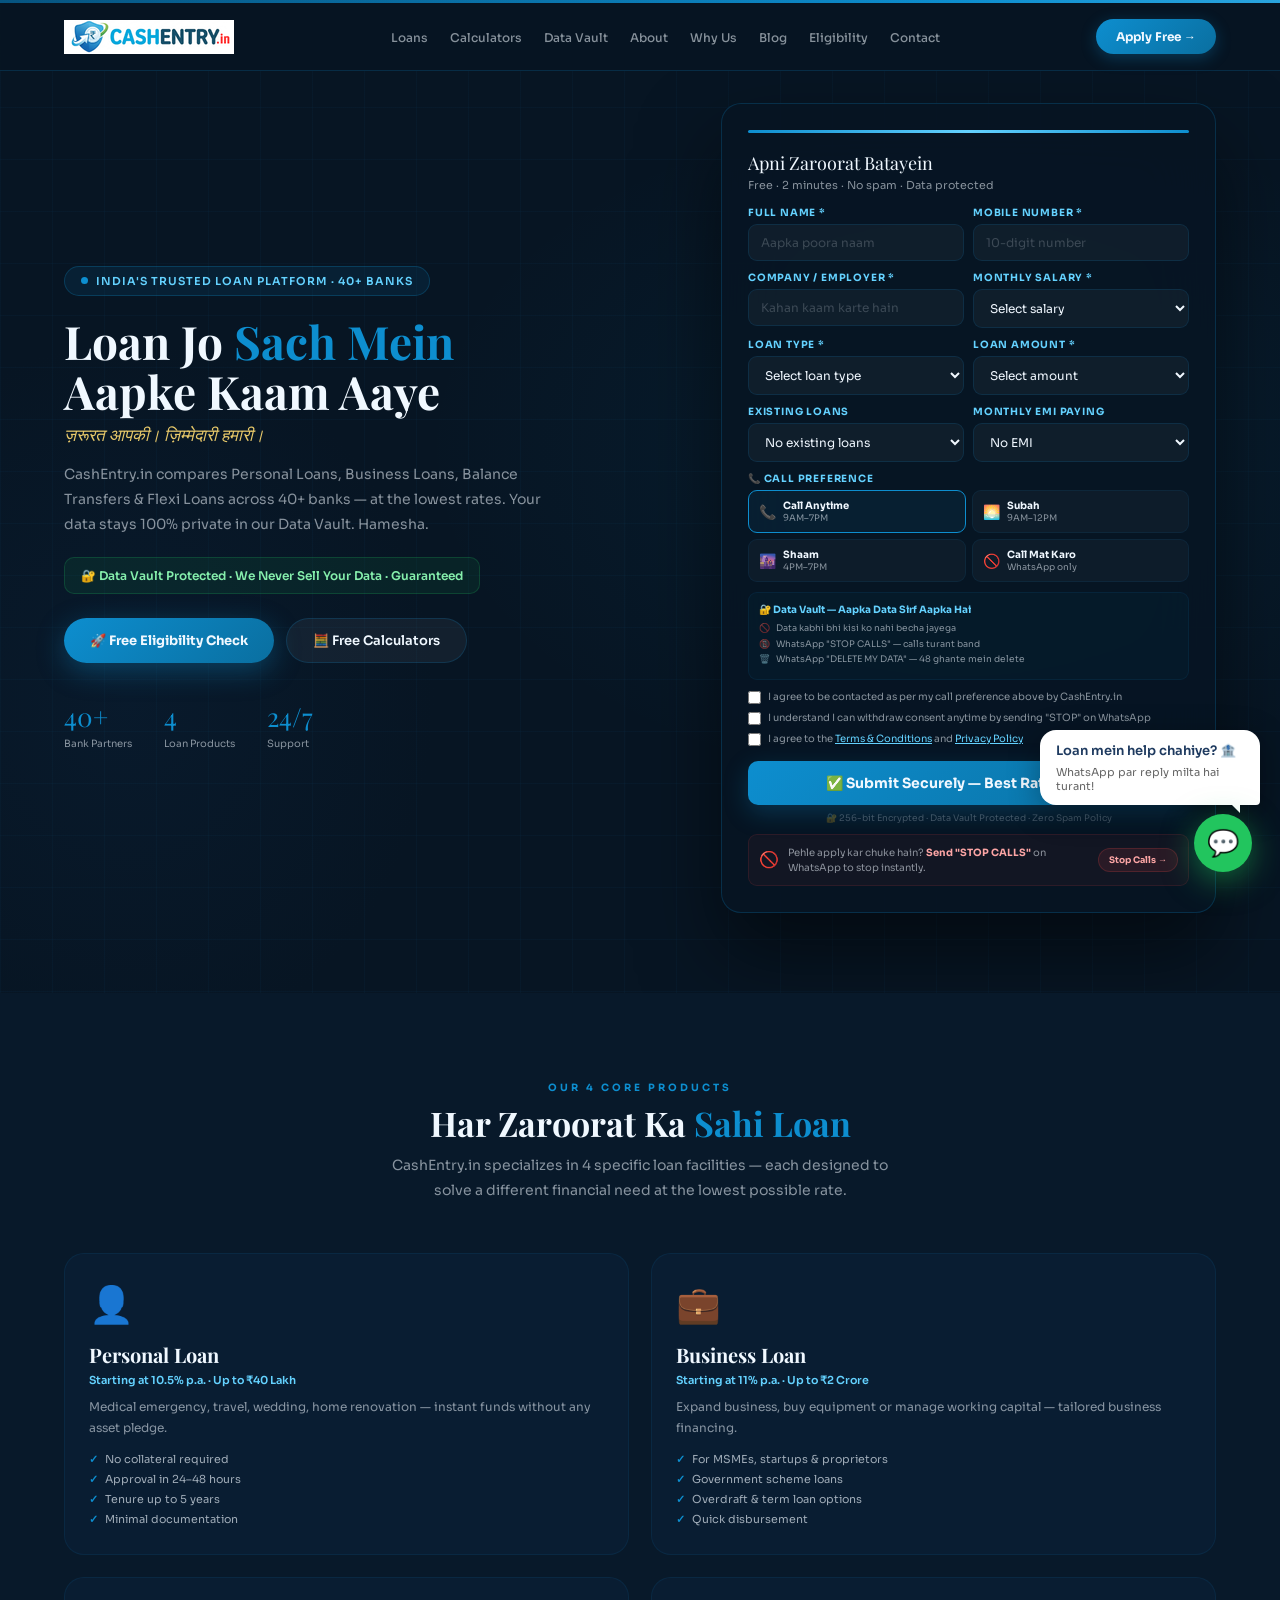
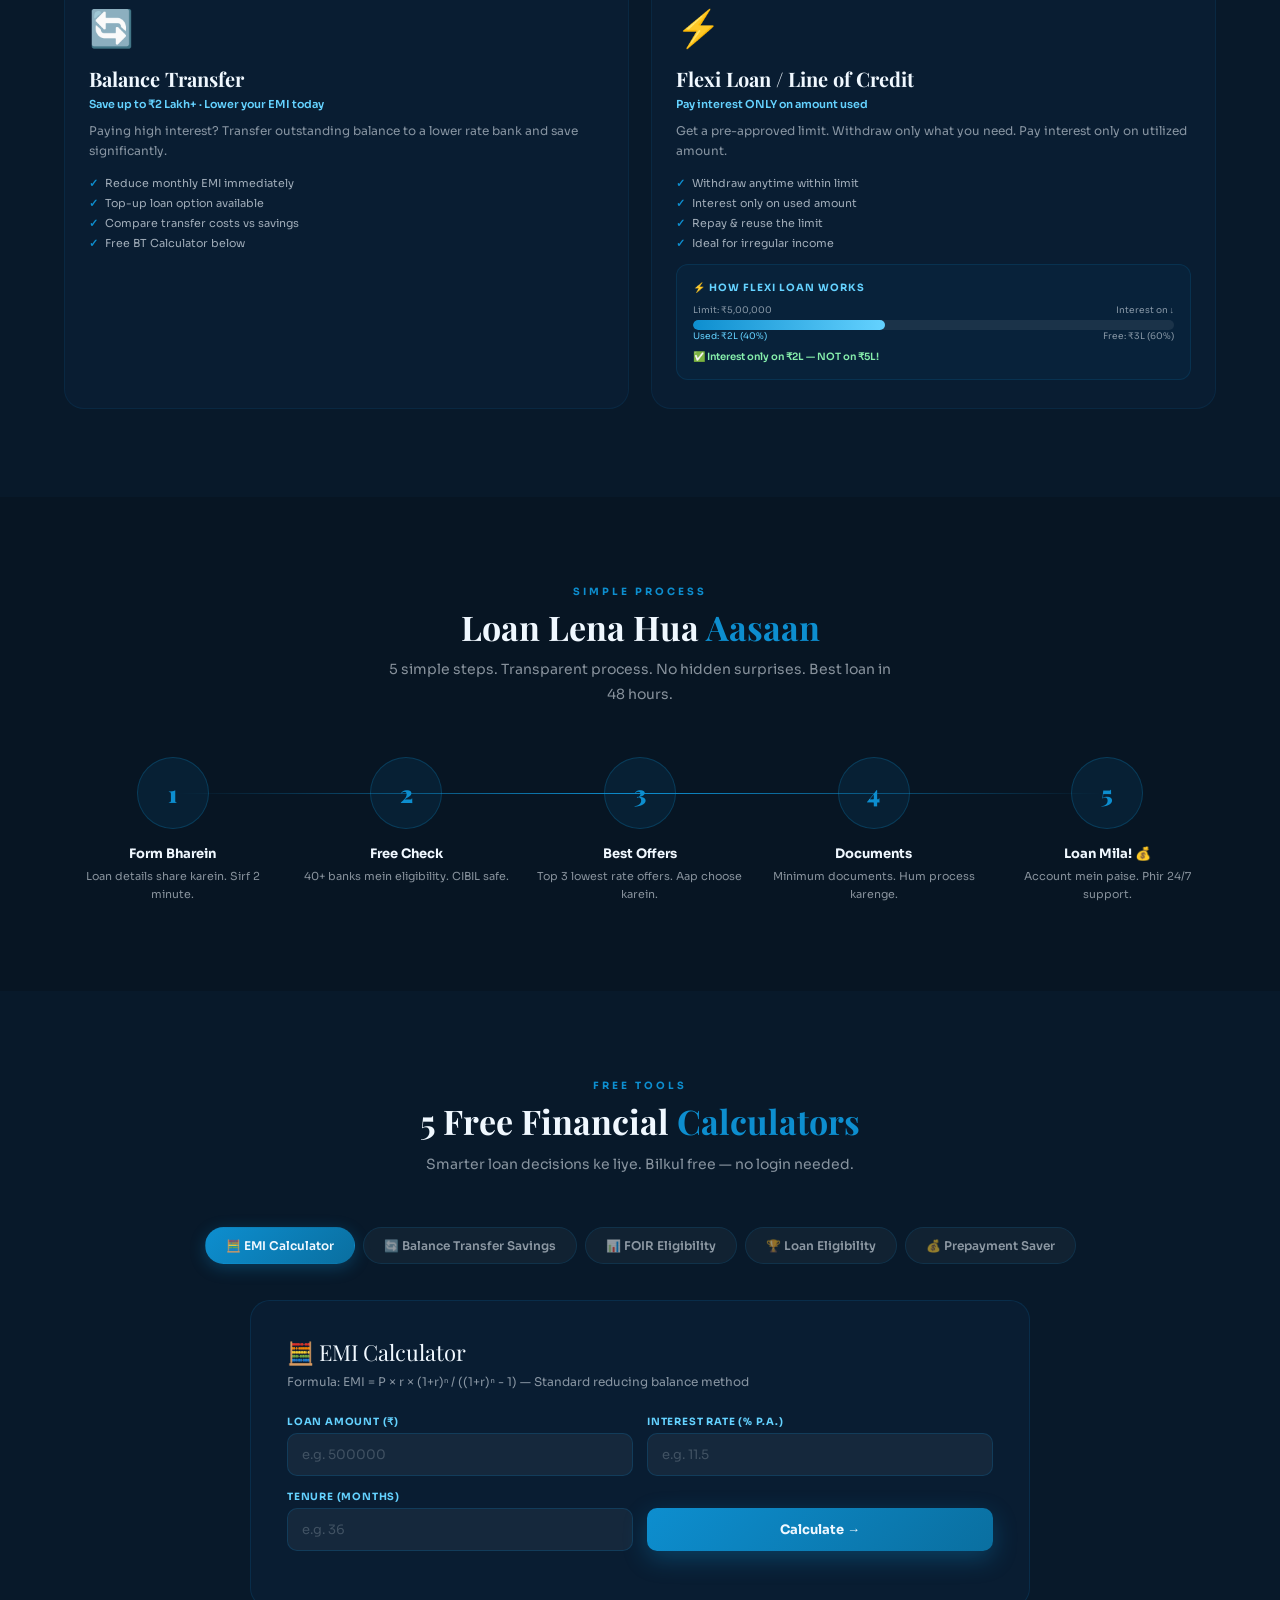
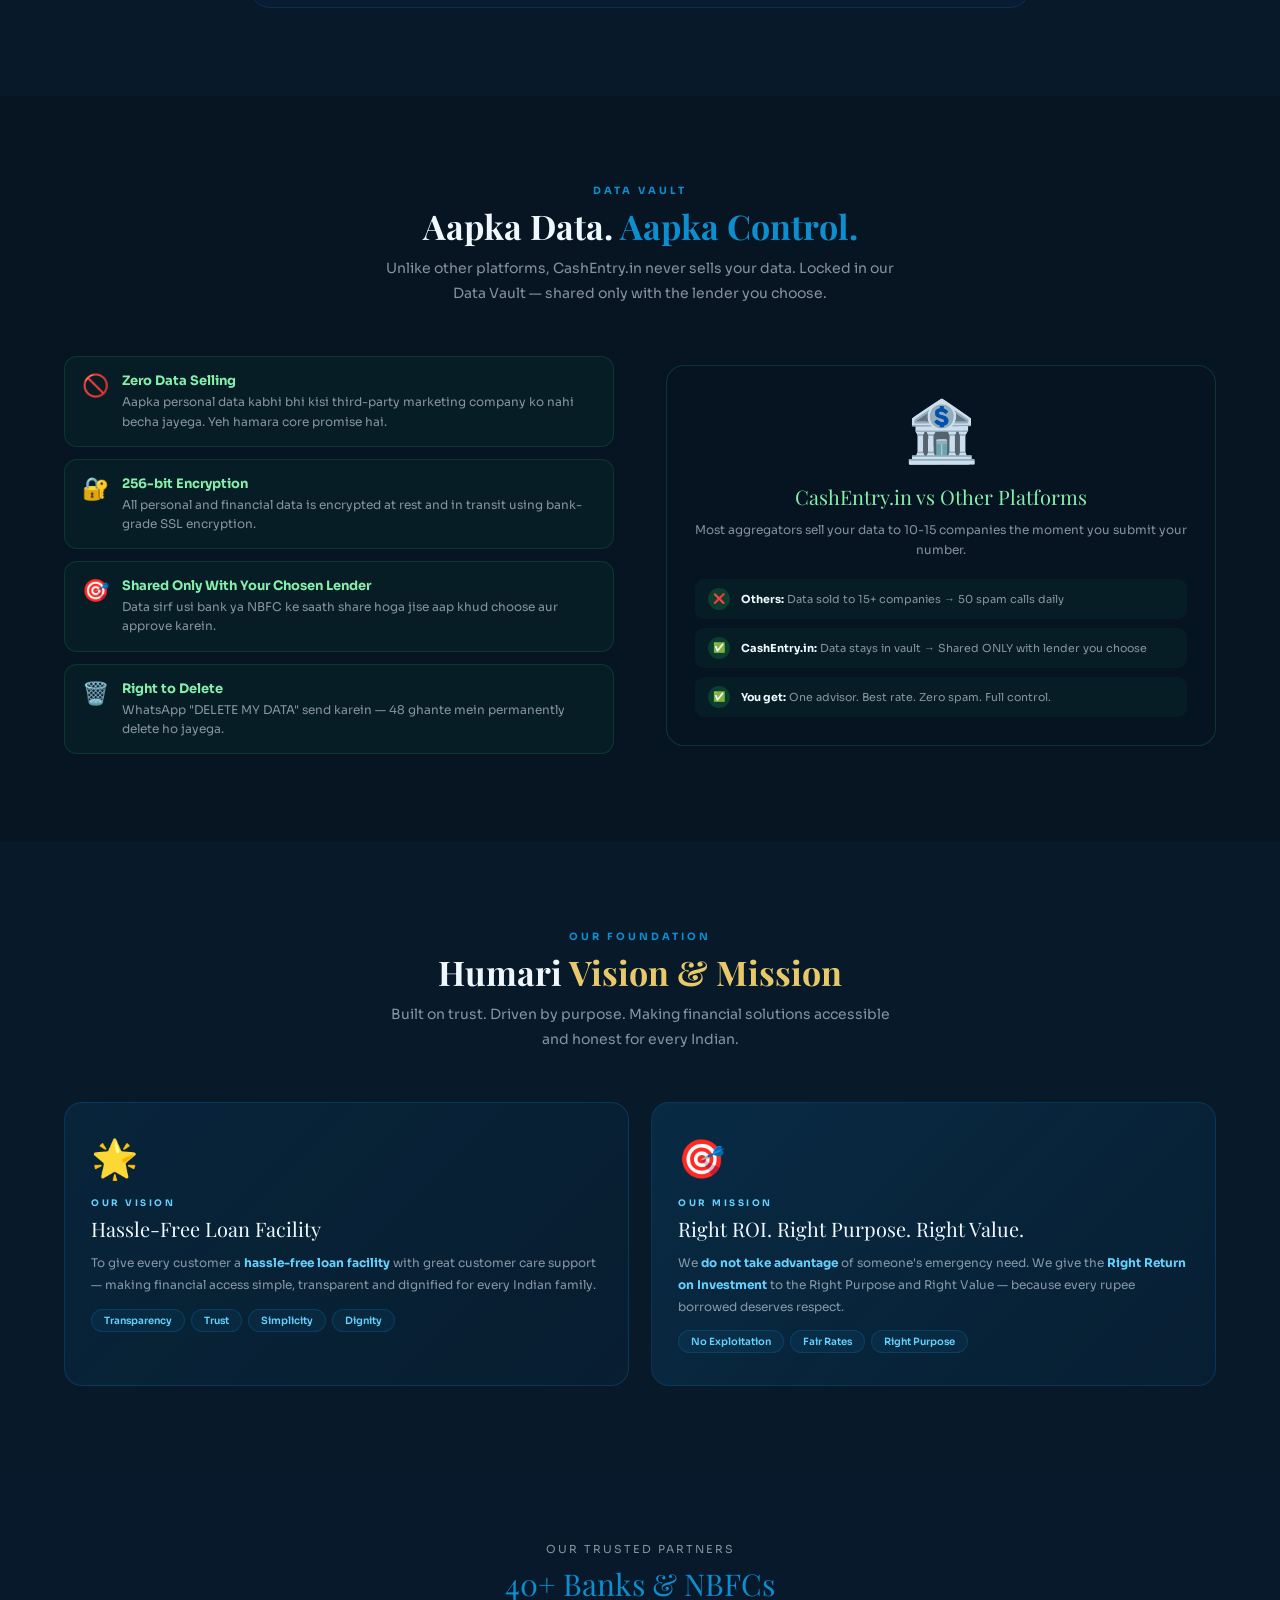
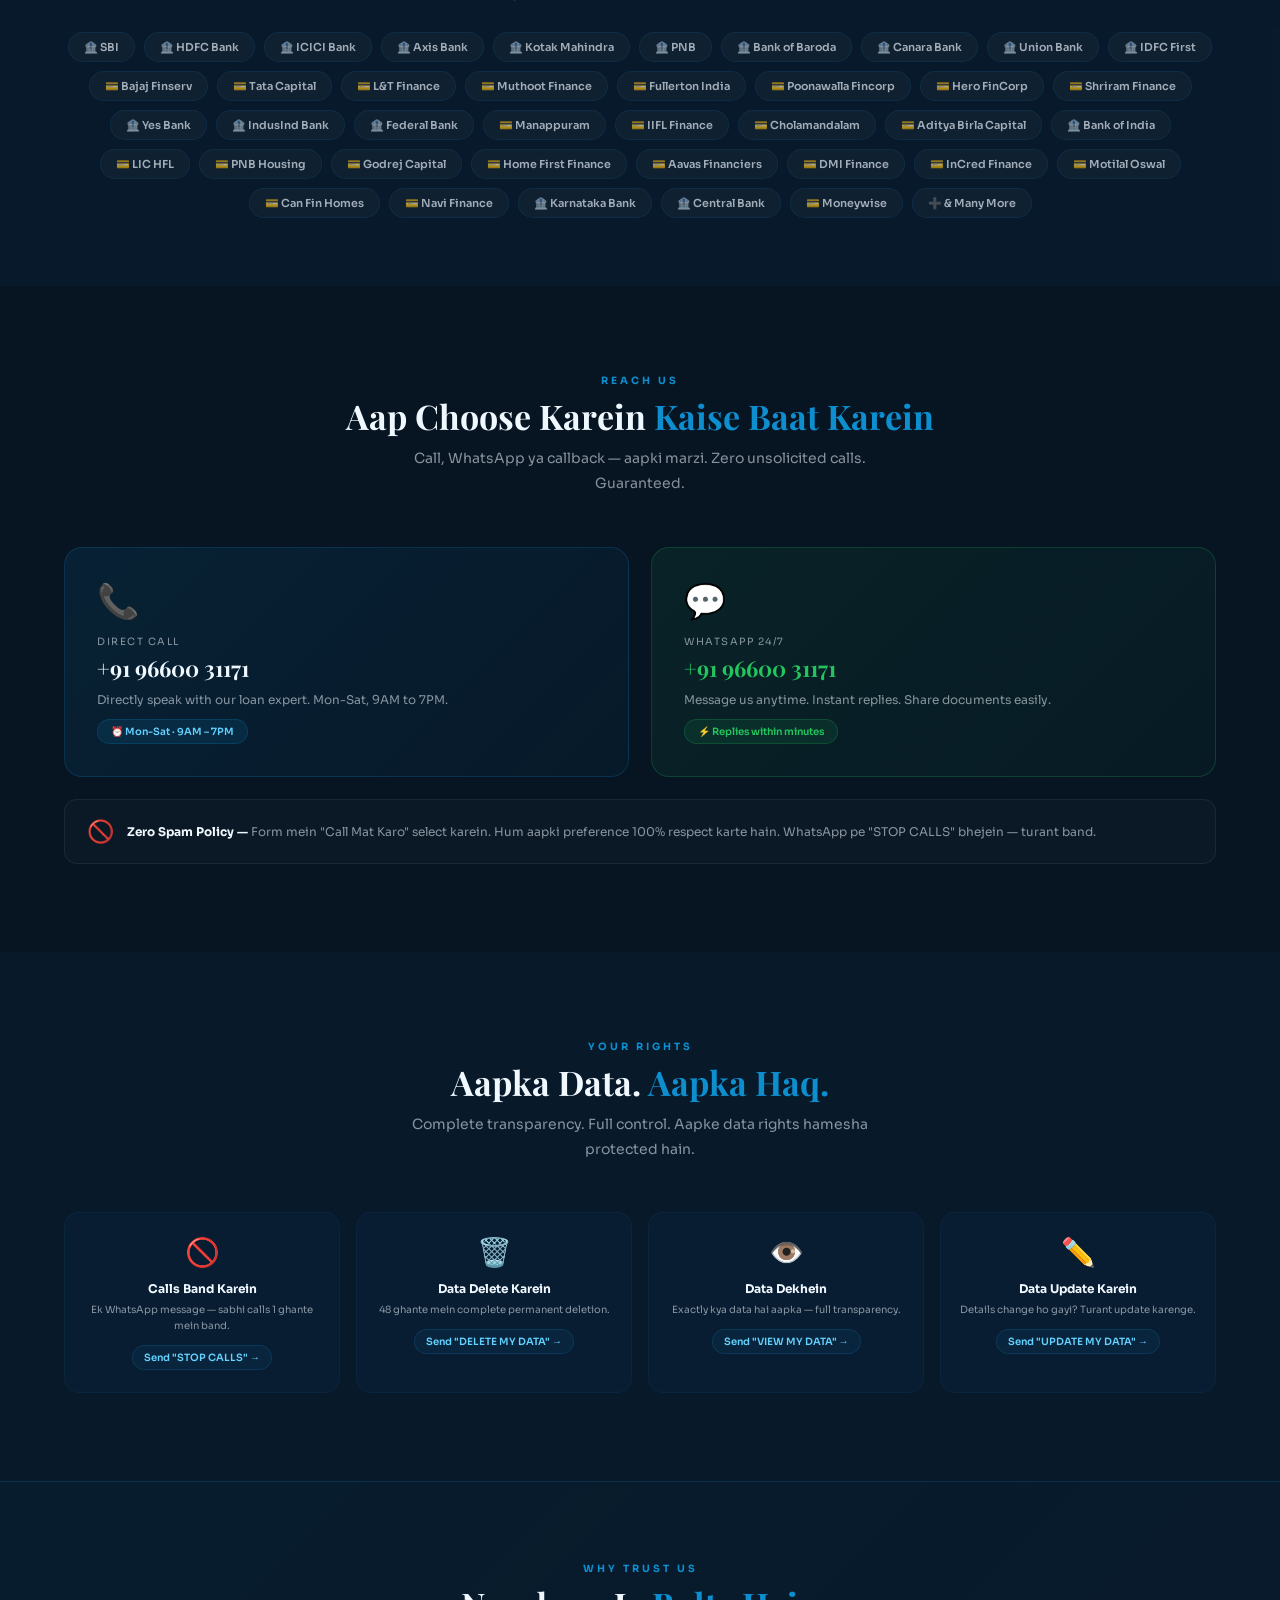
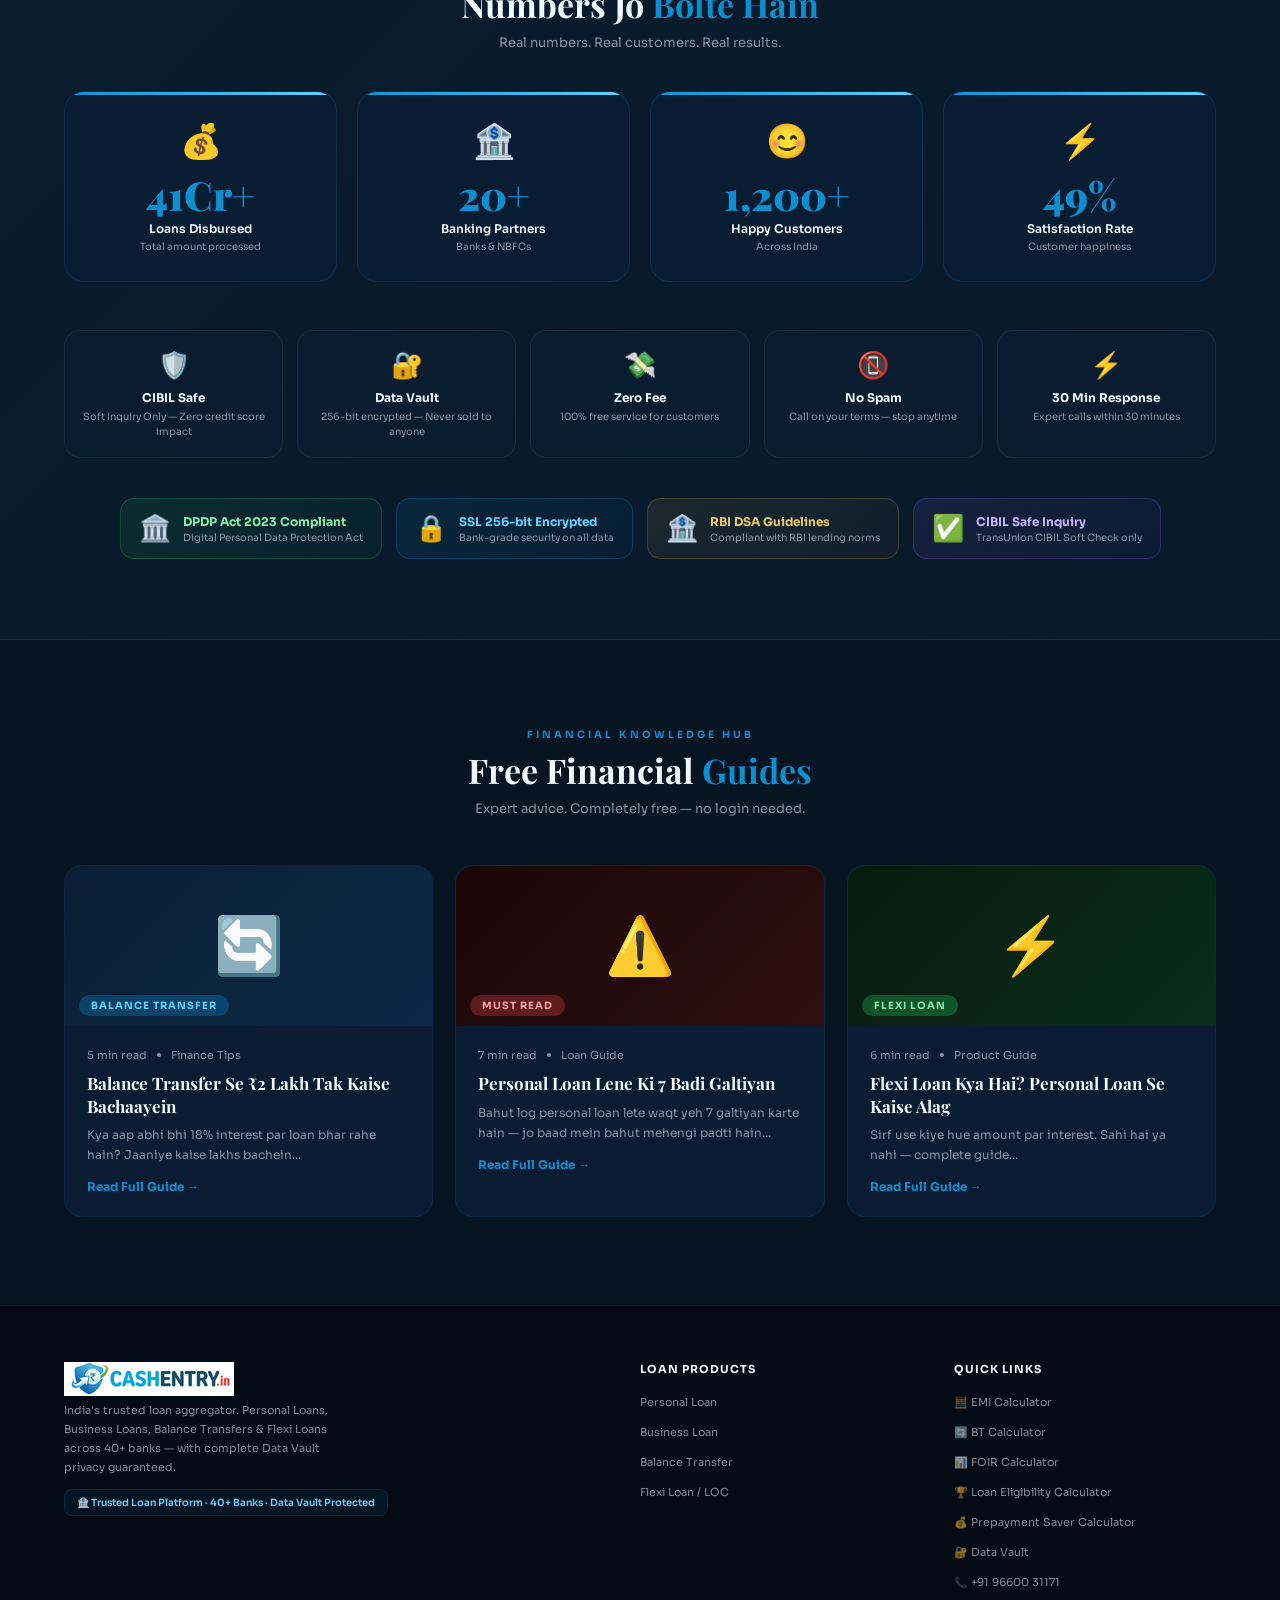
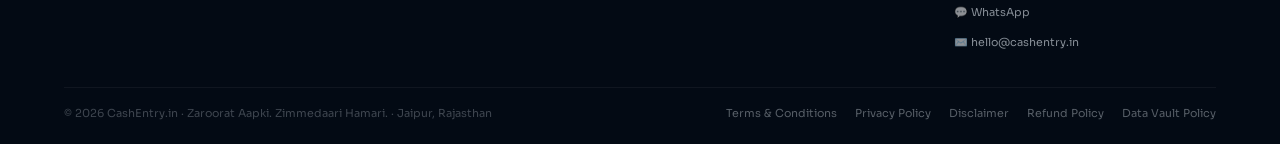
==== commit 8378f2a7: "Update index.html" ====
--- a/index.html
+++ b/index.html
@@ -1332,6 +1332,7 @@
         <li><a href="#products">Business Loan</a></li>
         <li><a href="#products">Balance Transfer</a></li>
         <li><a href="#products">Flexi Loan / LOC</a></li>
+         
       </ul>
     </div>
     <div class="footer-col">
@@ -1340,6 +1341,8 @@
         <li><a href="#calculators">🧮 EMI Calculator</a></li>
         <li><a href="#calculators">🔄 BT Calculator</a></li>
         <li><a href="#calculators">📊 FOIR Calculator</a></li>
+         <li><a href="#calculators">🏆 Loan Eligibility Calculator </a></li>
+         <li><a href="#calculators">💰 Prepayment Saver Calculator </a></li>
         <li><a href="#vault">🔐 Data Vault</a></li>
         <li><a href="tel:+919660031171">📞 +91 96600 31171</a></li>
         <li><a href="https://wa.me/919660031171" target="_blank">💬 WhatsApp</a></li>
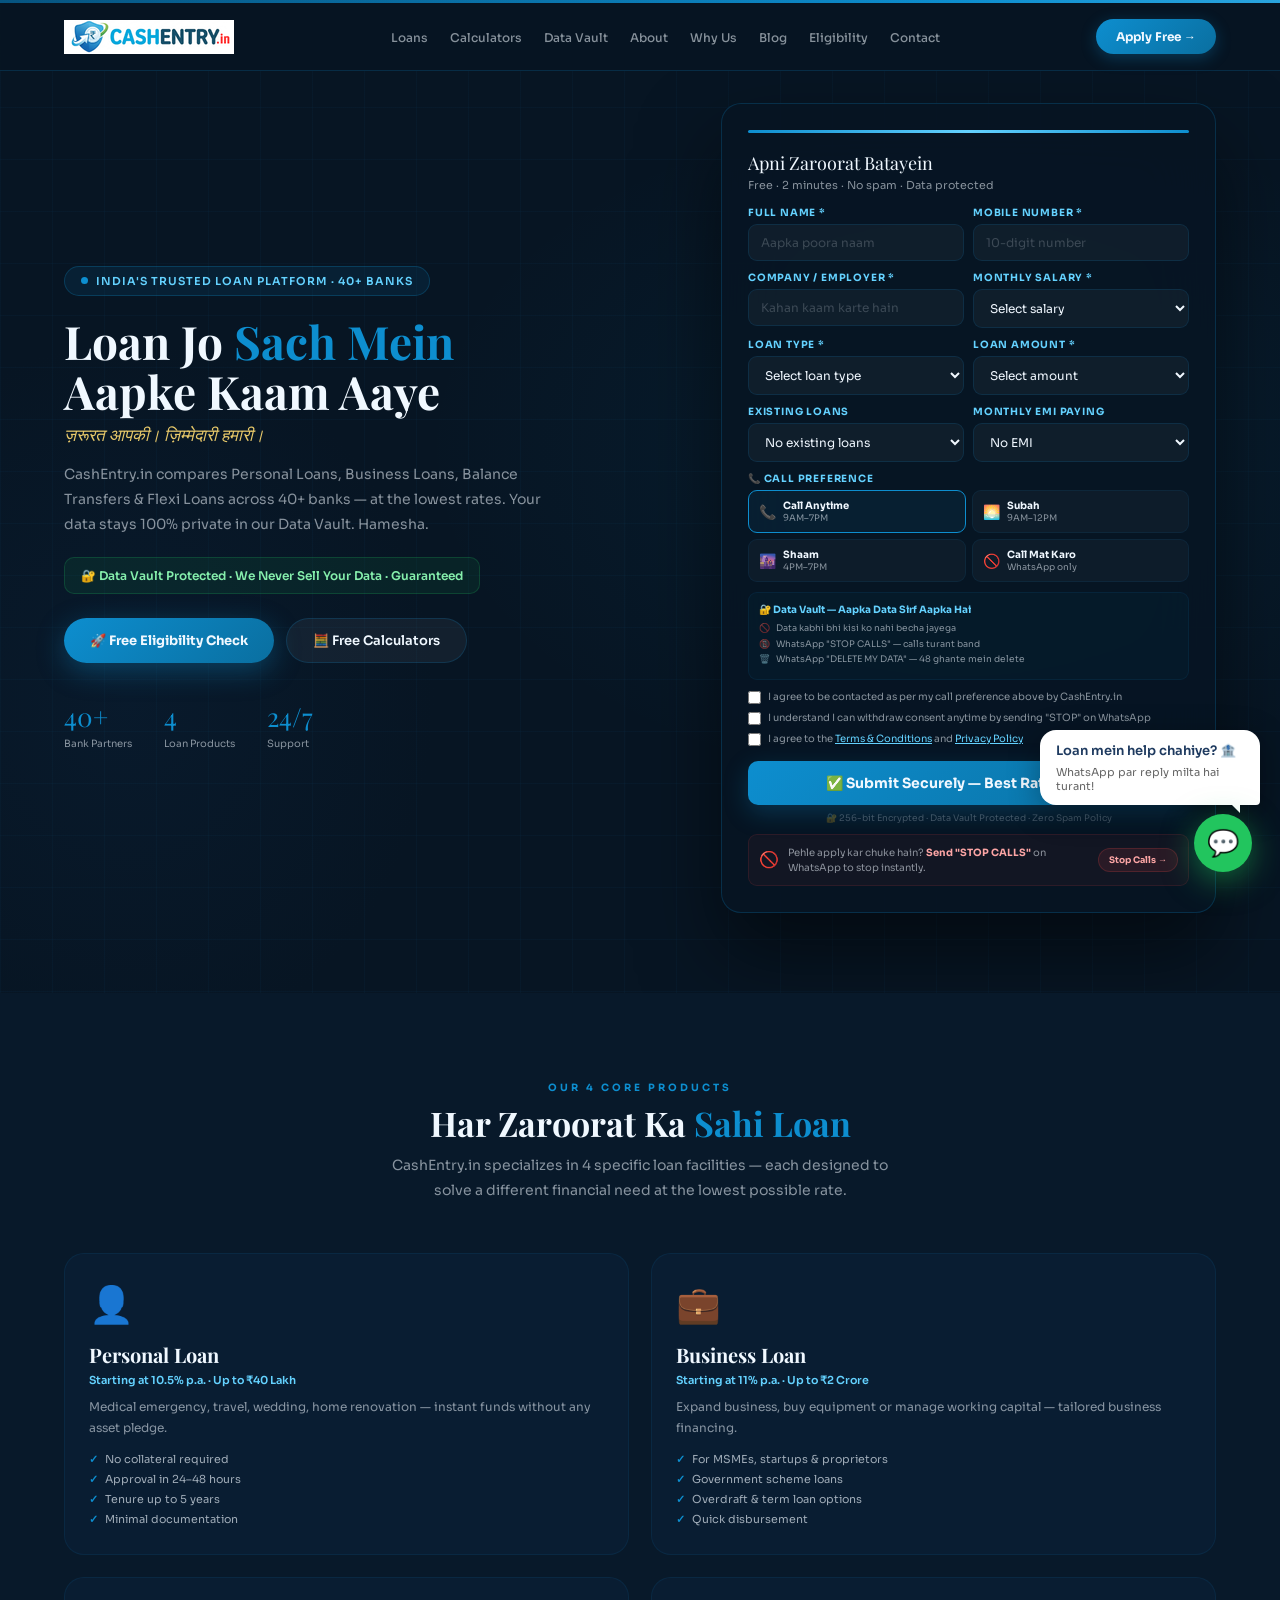
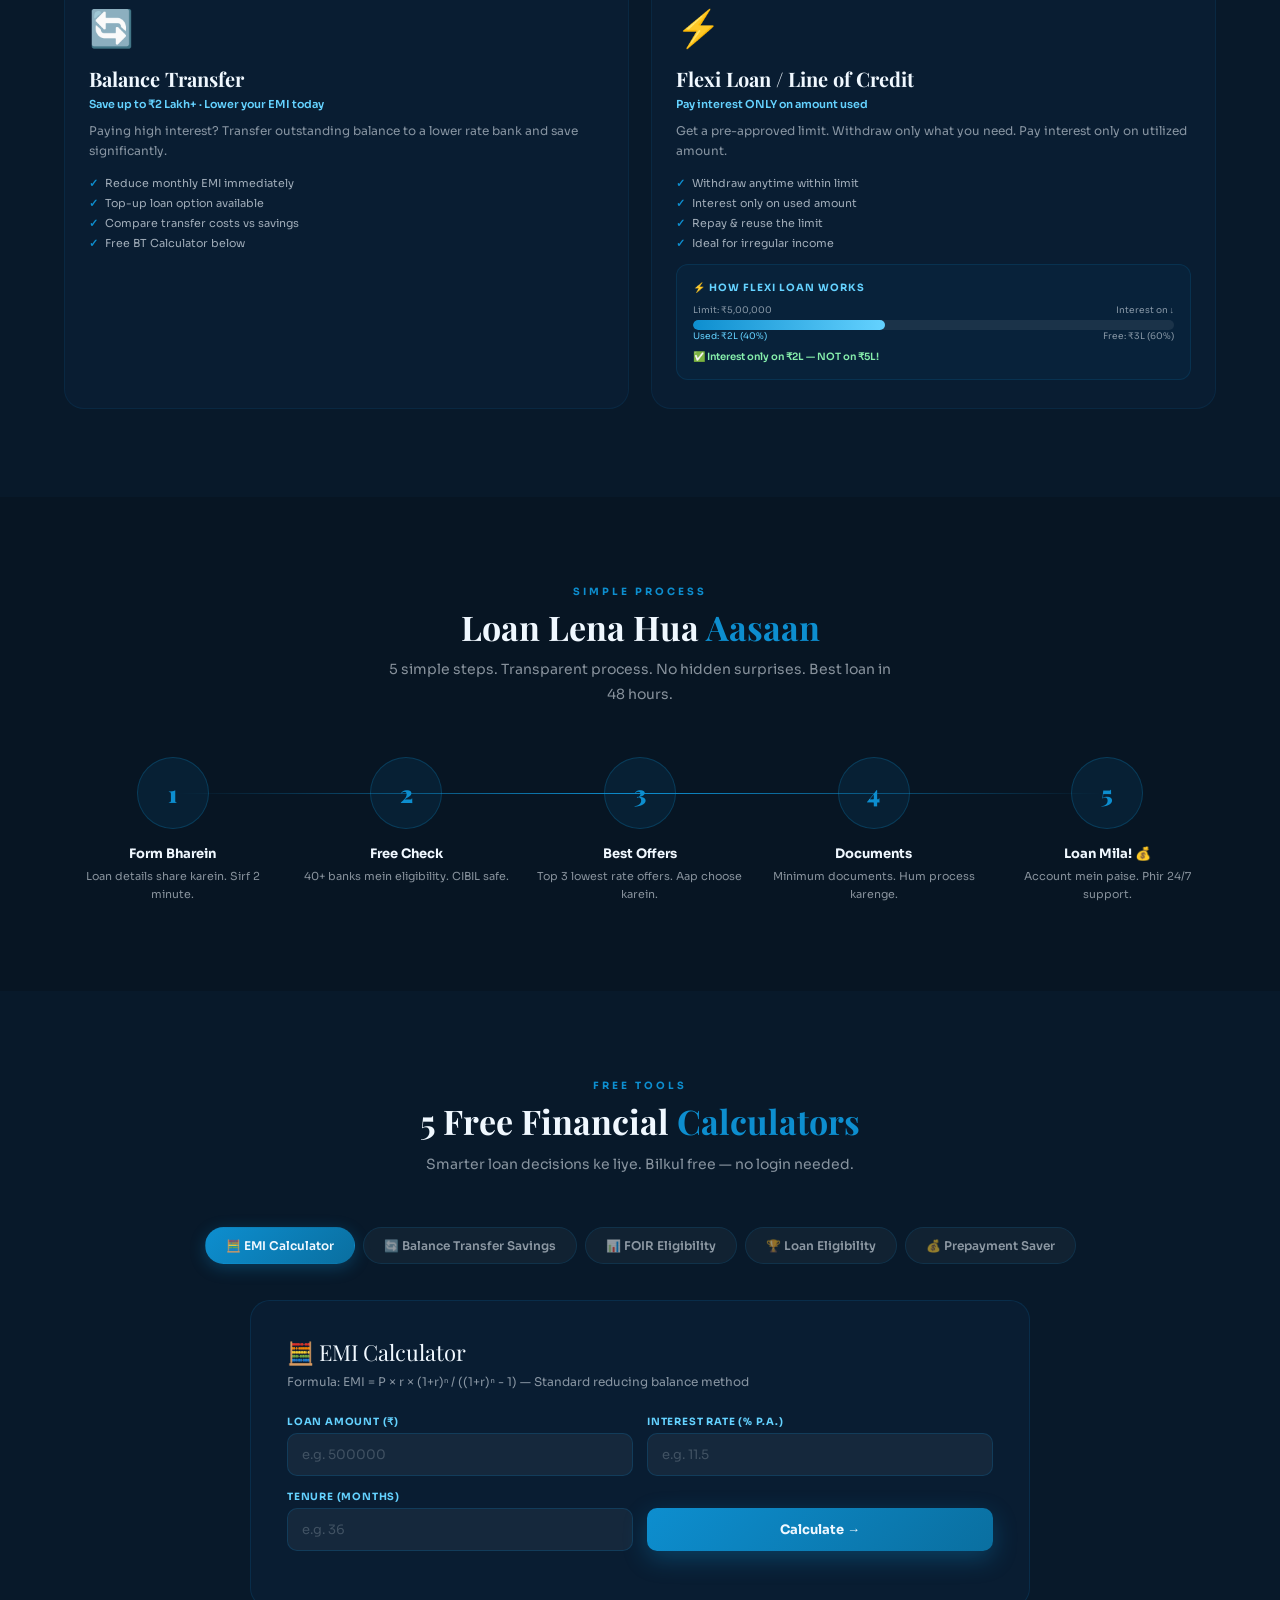
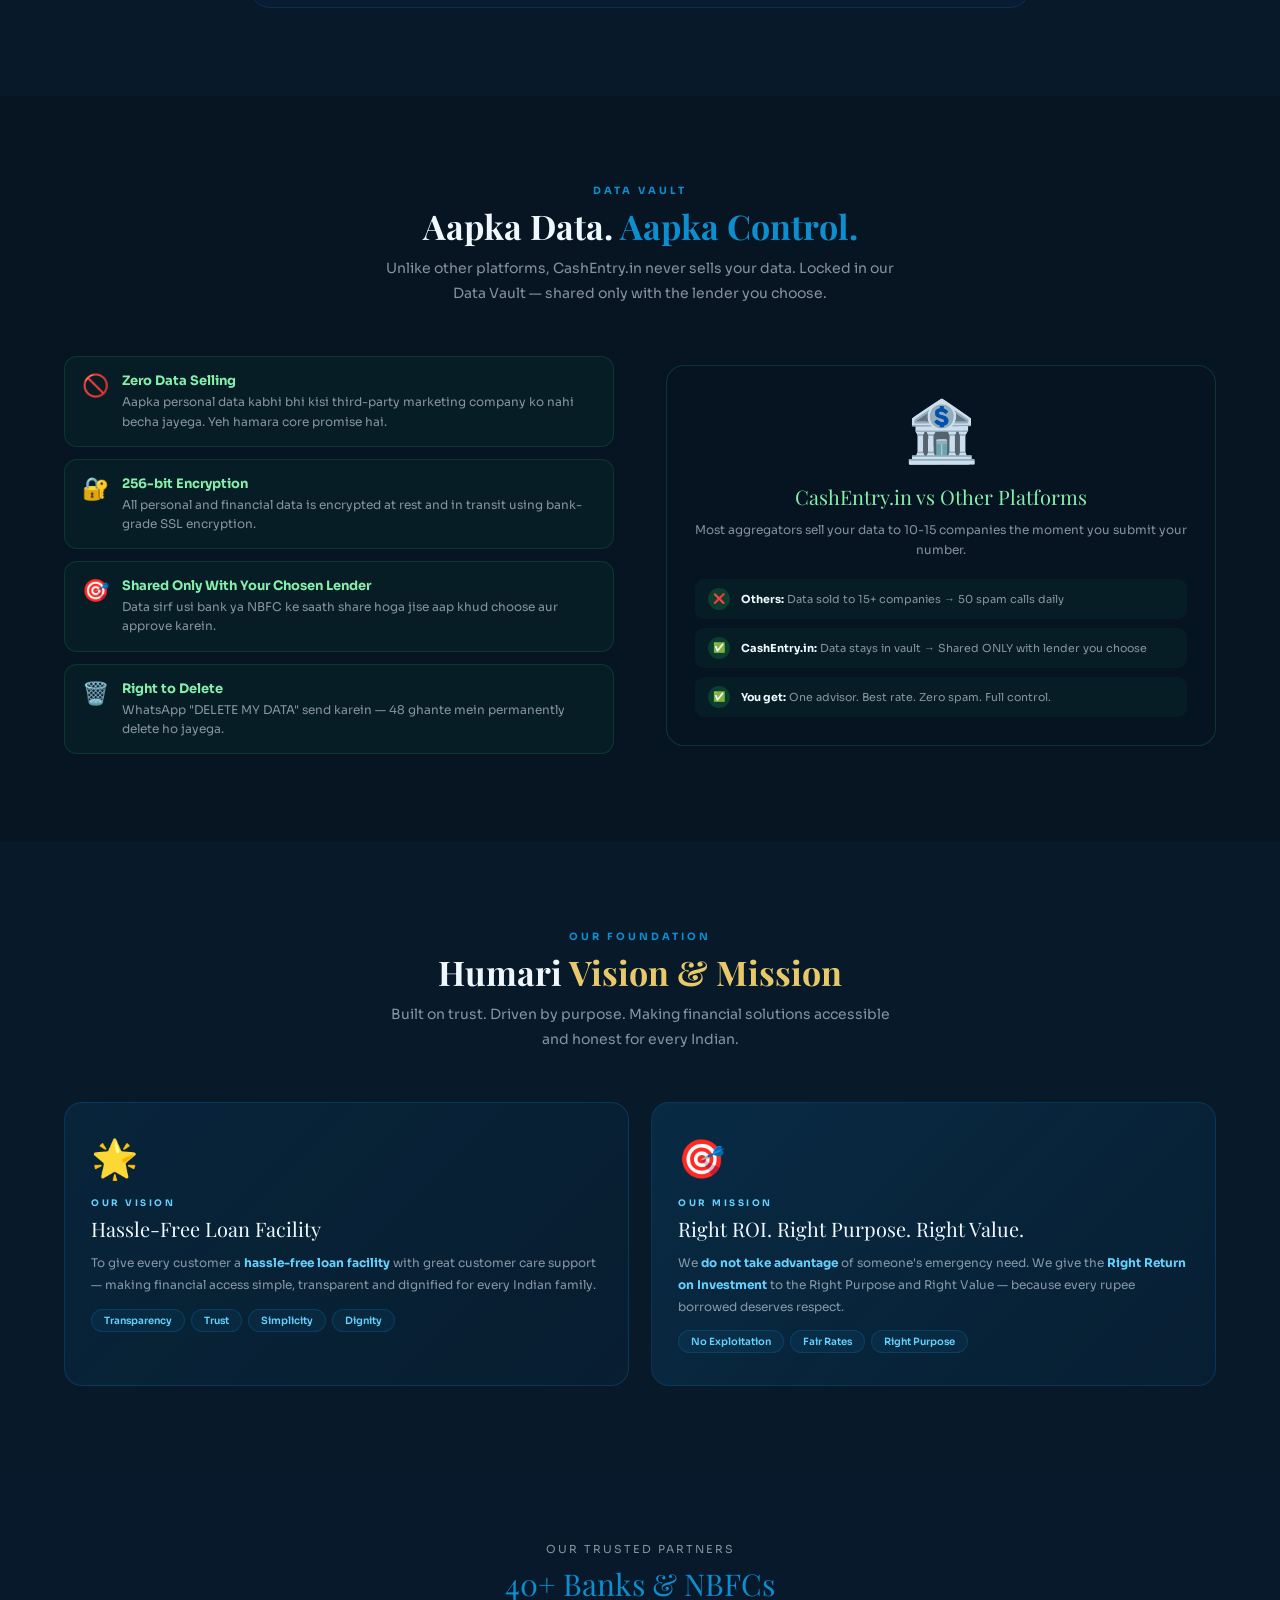
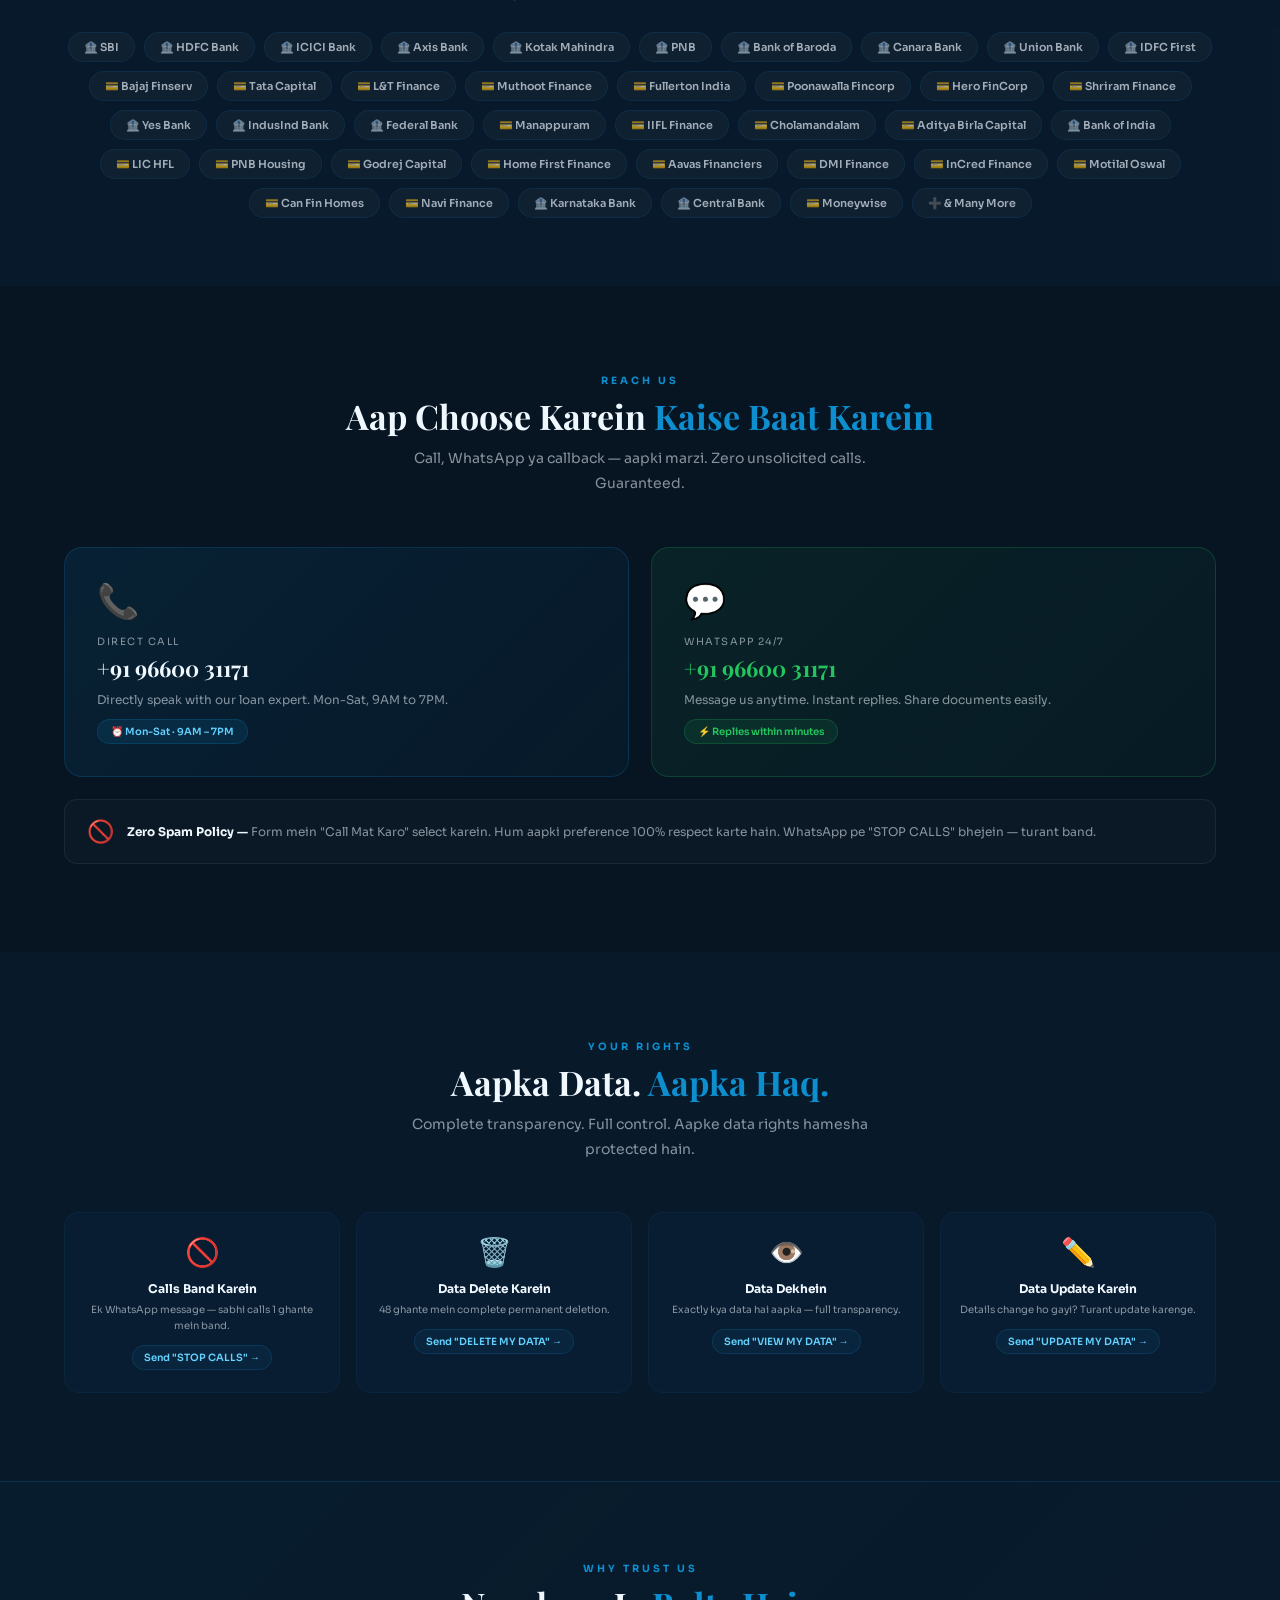
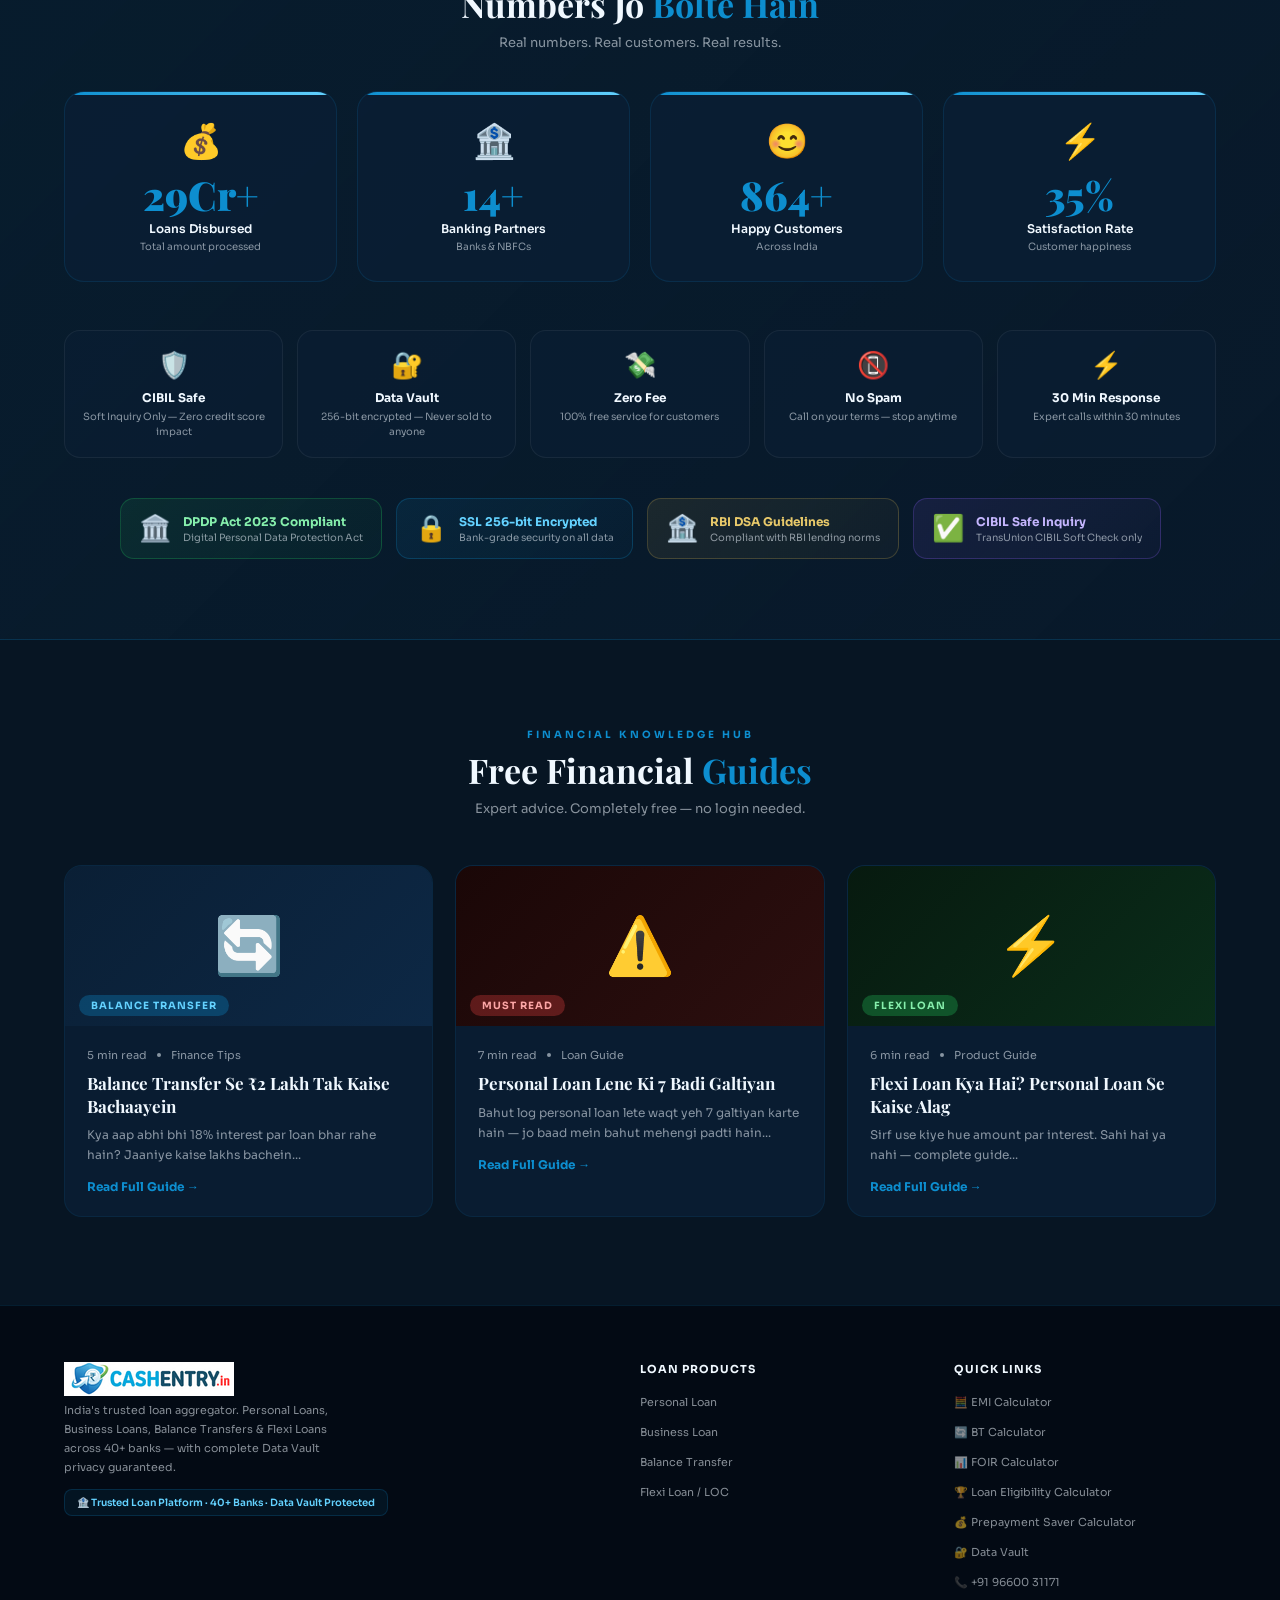
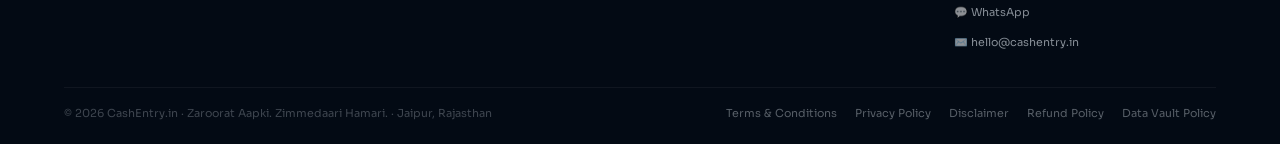
==== commit d40e22e2: "Update index.html" ====
--- a/index.html
+++ b/index.html
@@ -3,7 +3,9 @@
 <head>
 <meta charset="UTF-8">
 <meta name="viewport" content="width=device-width, initial-scale=1.0">
-<title>CashEntry.in | Zaroorat Aapki. Zimmedaari Hamari. | Best Loan Deals India</title>
+<title>CashEntry.in | Zaroorat Aapki. Zimmedaari Hamari. | Best Loan Deals India</title> 
+<link rel="icon" type="image/png" href="favicon.png">
+<link rel="apple-touch-icon" href="favicon.png">
 <meta name="description" content="Secure the lowest interest rates on personal loans, business loans, and balance transfers. CashEntry.in serves top Indian hubs including Mumbai, Delhi, Bangalore, Hyderabad, and Jaipur. Calculate your EMI & eligibility instantly online.">
 <meta name="keywords" content="cashentry, personal loan mumbai, business loan delhi, loan compare bangalore, flexi loan hyderabad, lowest interest rate chennai, EMI calculator pune, FOIR calculator kolkata, loan dsa jaipur, instant business loan ahmedabad, finance consultant lucknow, online loan application india">
 <meta name="robots" content="index, follow">
@@ -158,7 +160,7 @@
 /* NAV */
 nav{position:fixed;top:3px;left:0;right:0;z-index:1000;background:rgba(7,21,35,0.96);backdrop-filter:blur(24px);border-bottom:1px solid var(--border);padding:0 5%;display:flex;align-items:center;justify-content:space-between;height:68px;}
 .logo-wrap{display:flex;align-items:center;text-decoration:none;gap:4px;}
-.logo-img{height:46px;width:auto;object-fit:contain;}
+.logo-img{height:44px; width:auto; max-width:180px; object-fit:contain;}
 .nav-links{display:flex;gap:22px;list-style:none;}
 .nav-links a{color:var(--gray);text-decoration:none;font-size:12px;font-weight:500;transition:color 0.3s;}
 .nav-links a:hover{color:var(--blue);}
@@ -531,7 +533,11 @@
 .pms-label{font-size:13px;color:rgba(240,248,255,0.55);margin-top:6px;}
 /* RESPONSIVE */
 @media(max-width:768px){
+   
   .hero{grid-template-columns:1fr;padding-top:80px;}
+   .prepay-compare-grid{grid-template-columns:1fr;}
+   .prepay-saving-amount{font-size:32px;}
+   .pms-number{font-size:36px;}
   .hero h1{font-size:28px;}
   .hero-sub{font-size:13px;}
   .hero-stats{gap:20px;}
@@ -561,6 +567,14 @@
   .modal{padding:20px;}
   .hero-btns{flex-direction:column;}
   .btn-blue,.btn-ghost{width:100%;justify-content:center;}
+  .prepay-compare-grid{grid-template-columns:1fr;}
+  .prepay-saving-amount{font-size:32px;}
+  .pms-number{font-size:36px;}
+  .prepay-col{padding:16px;}
+  .prepay-stat-row{font-size:11px;}
+  .prepay-bar-section{padding:14px;}
+  .prepay-result-hero{padding:20px;}
+  .prepay-months-saved{padding:16px;}
 }
 </style>
 </head>
@@ -865,7 +879,7 @@
     <div style="display:grid;grid-template-columns:1fr 1fr;gap:14px;margin-bottom:18px;">
       <div style="background:rgba(255,255,255,0.03);border:1px solid rgba(13,142,207,0.1);border-radius:12px;padding:16px;">
         <div style="font-size:10px;font-weight:700;color:#64d2ff;text-transform:uppercase;margin-bottom:6px;">Loan Amount</div>
-        <div style="font-family:'Playfair Display',serif;font-size:22px;font-weight:700;margin-bottom:8px;" id="pp-amt-val">₹5,00,000</div>
+        <div style="font-family:'Playfair Display',serif;font-size:clamp(16px,4vw,22px);font-weight:700;margin-bottom:8px;" id="pp-amt-val">₹5,00,000</div>
         <input type="range" id="pp-amt" min="50000" max="5000000" step="50000" value="500000" oninput="ppUpdate()" style="-webkit-appearance:none;width:100%;height:4px;background:rgba(255,255,255,0.1);border-radius:2px;outline:none;cursor:pointer;">
         <div style="display:flex;justify-content:space-between;font-size:9px;color:rgba(240,248,255,0.4);margin-top:4px;"><span>₹50K</span><span>₹50L</span></div>
       </div>
@@ -899,7 +913,7 @@
         <div class="pms-number" id="pp-months-saved">—</div>
         <div class="pms-label">Months Earlier — Loan Khatam Hoga! 🎉</div>
       </div>
-      <div class="prepay-compare-grid">
+      <div class="prepay-compare-grid" style="overflow:hidden;word-break:break-word;" >
         <div class="prepay-col prepay-col-without">
           <div class="prepay-col-label">❌ Without Extra Payment</div>
           <div class="prepay-stat-row"><span class="prepay-stat-label">Monthly EMI</span><span class="prepay-stat-val" id="pp-emi-normal">—</span></div>
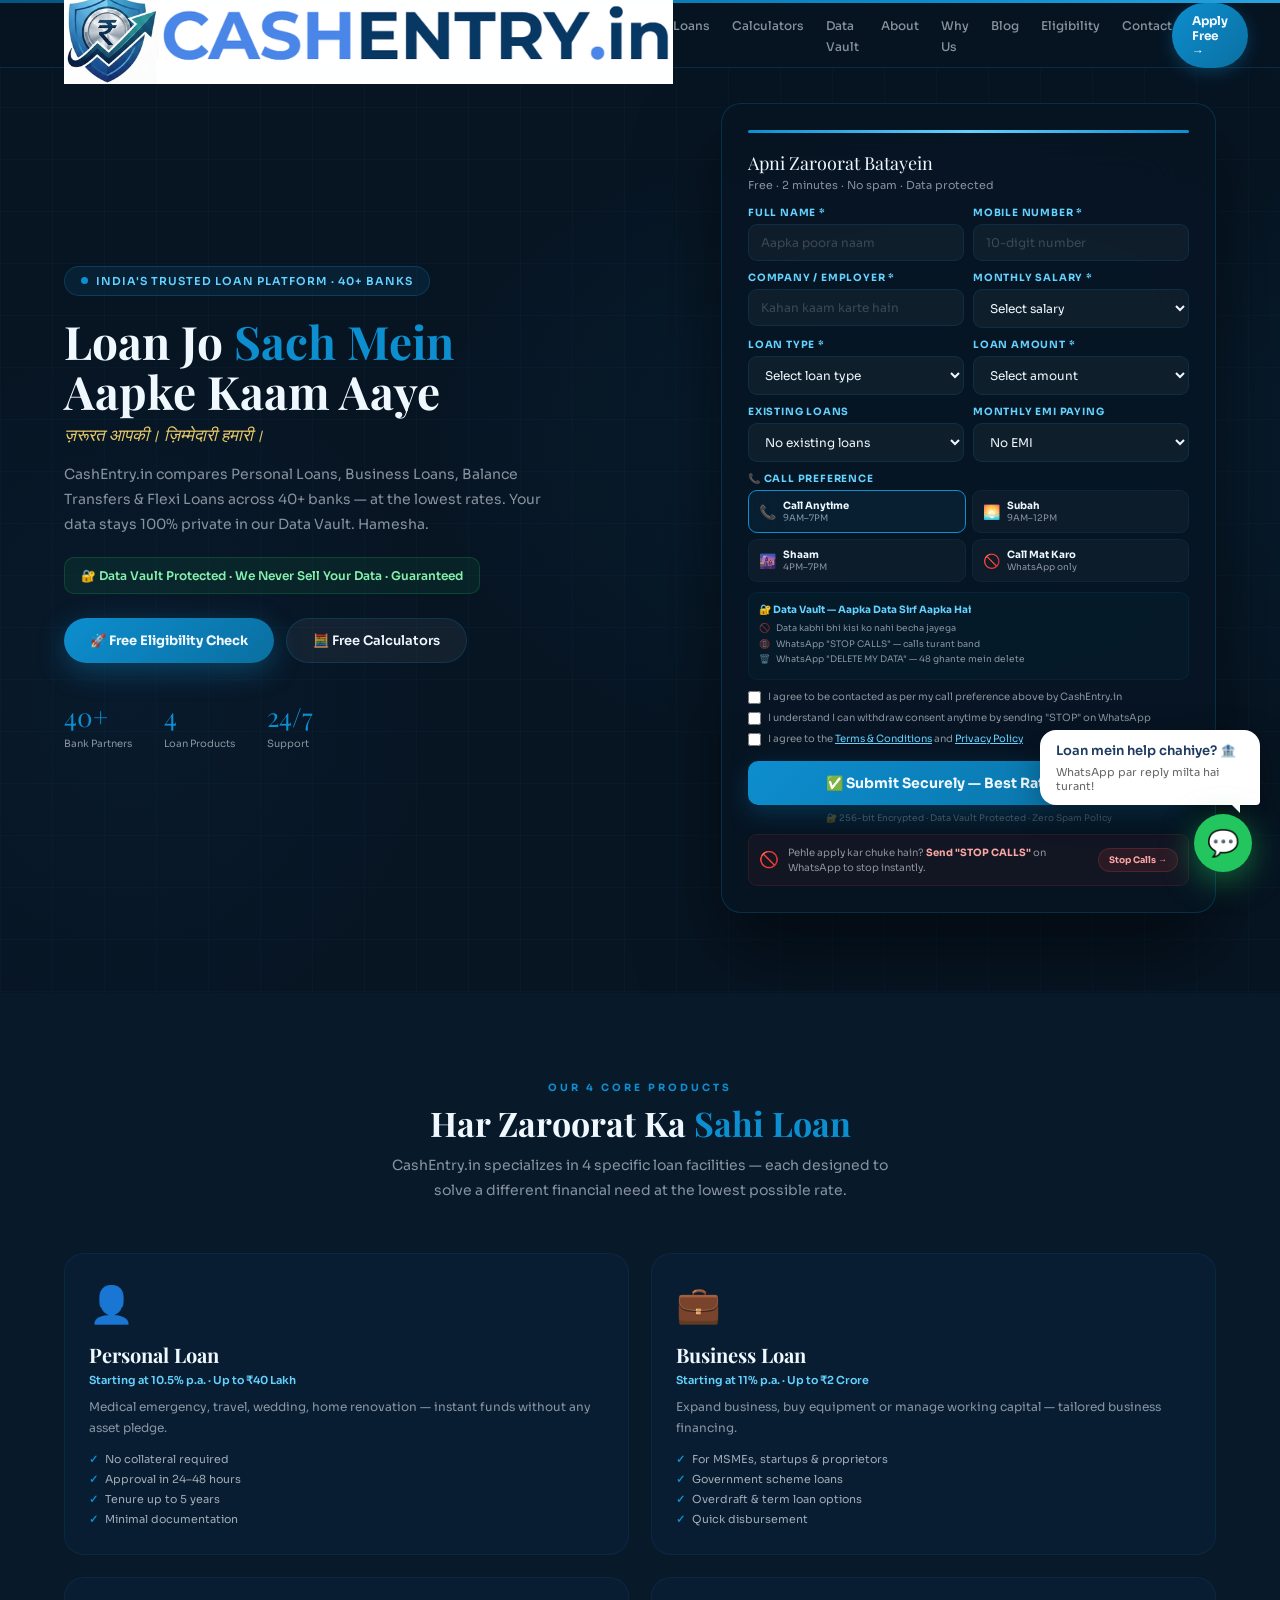
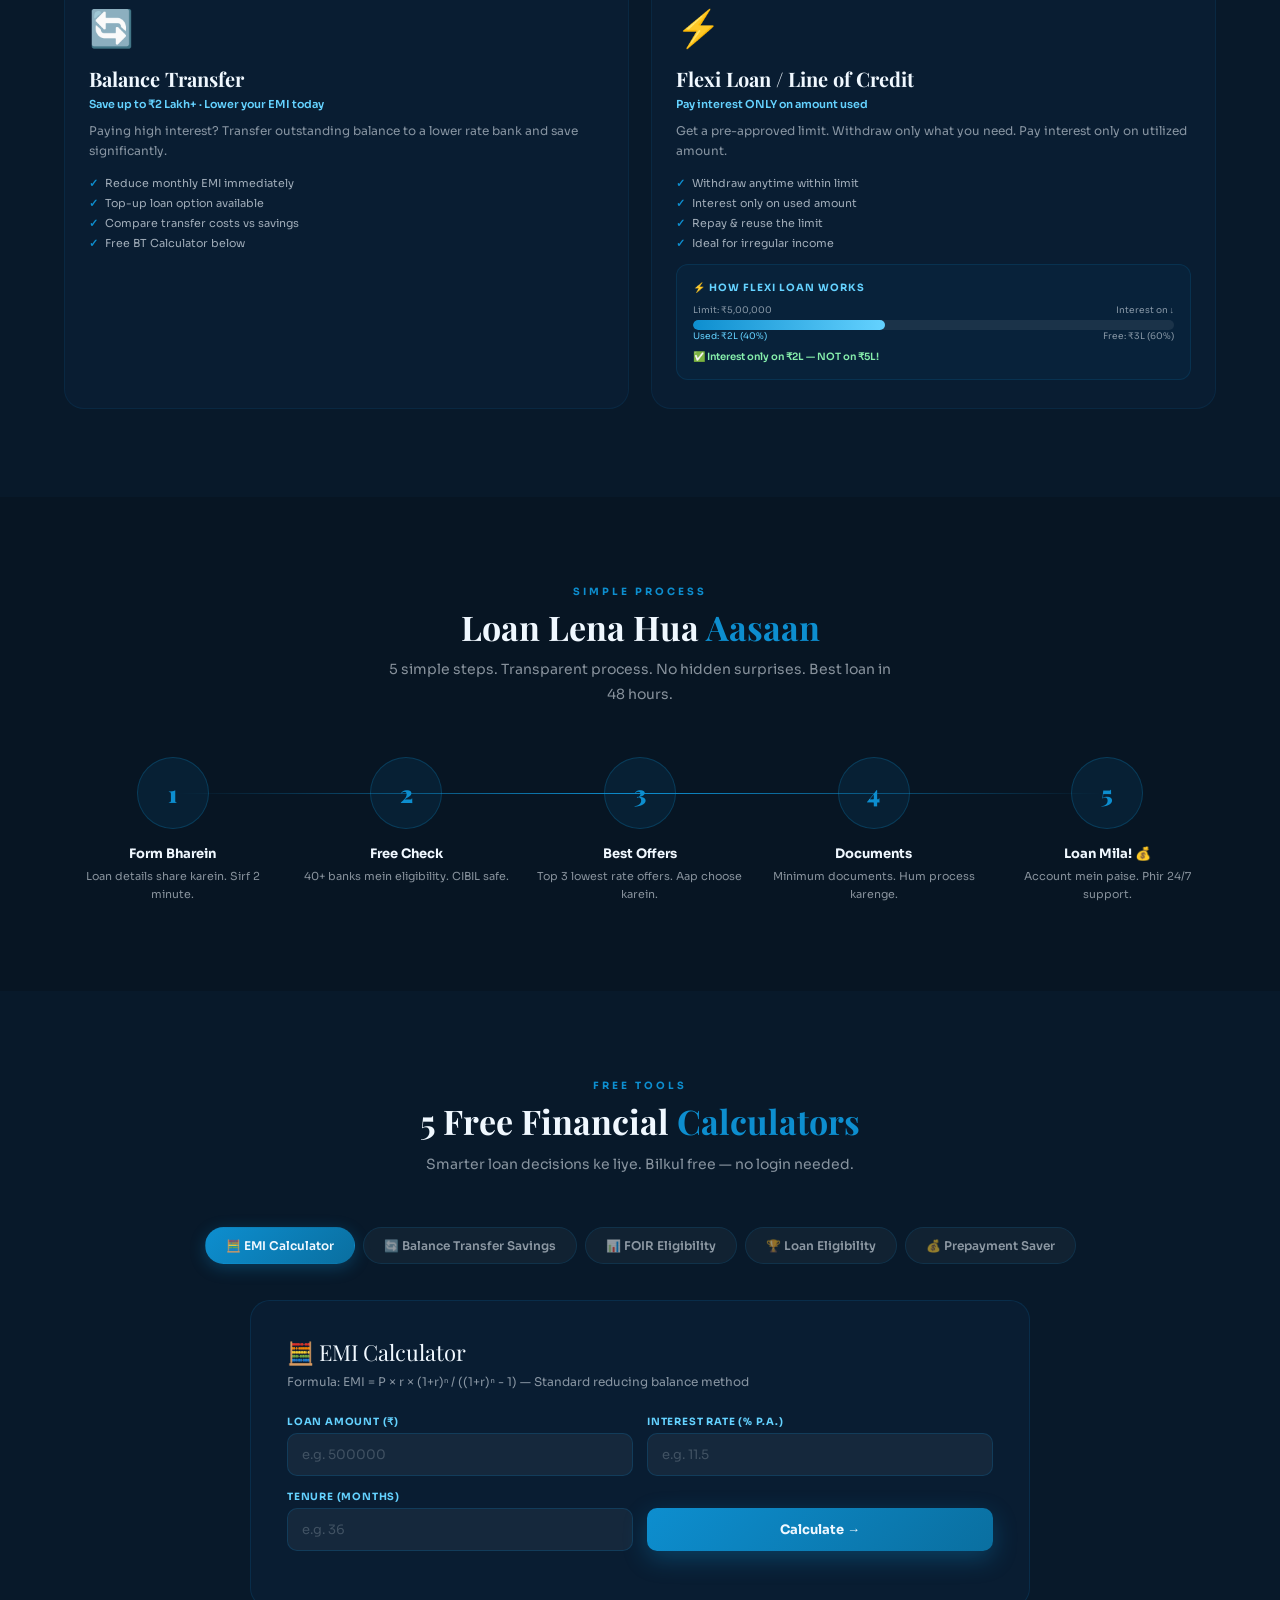
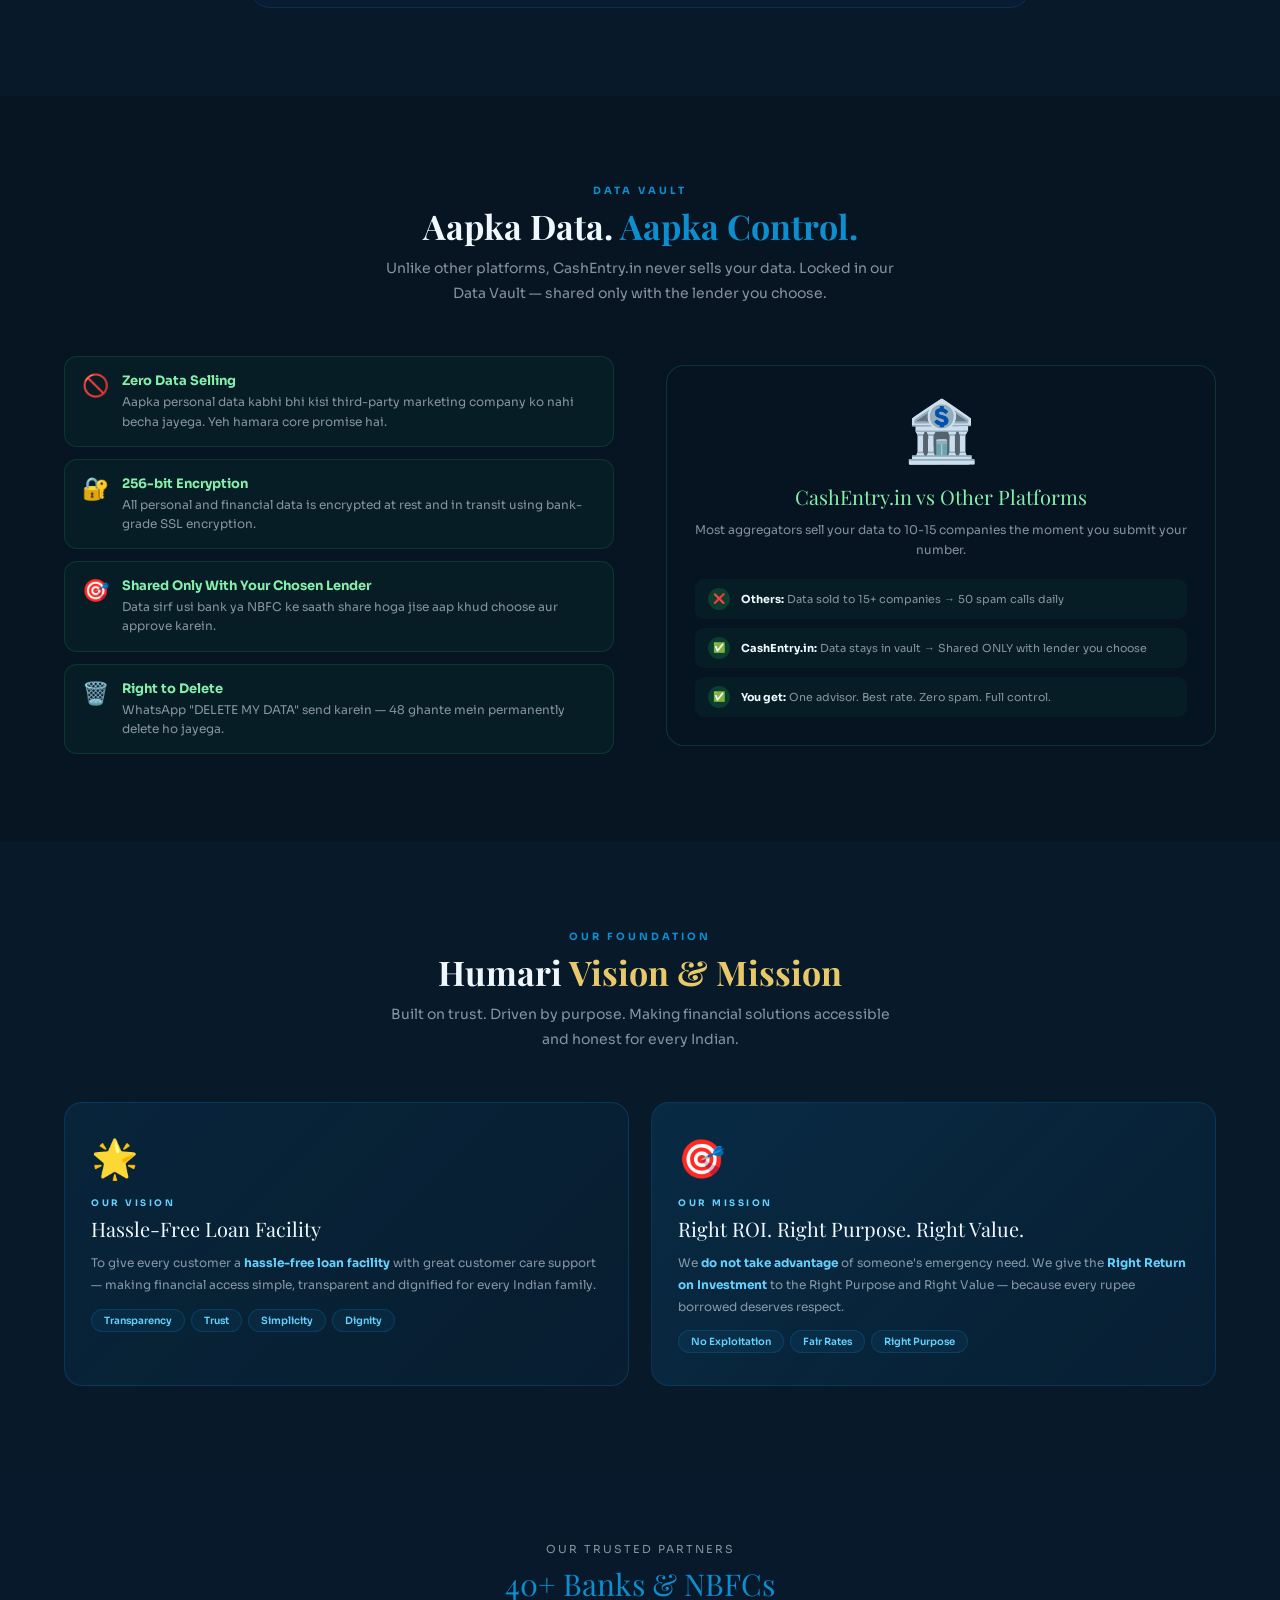
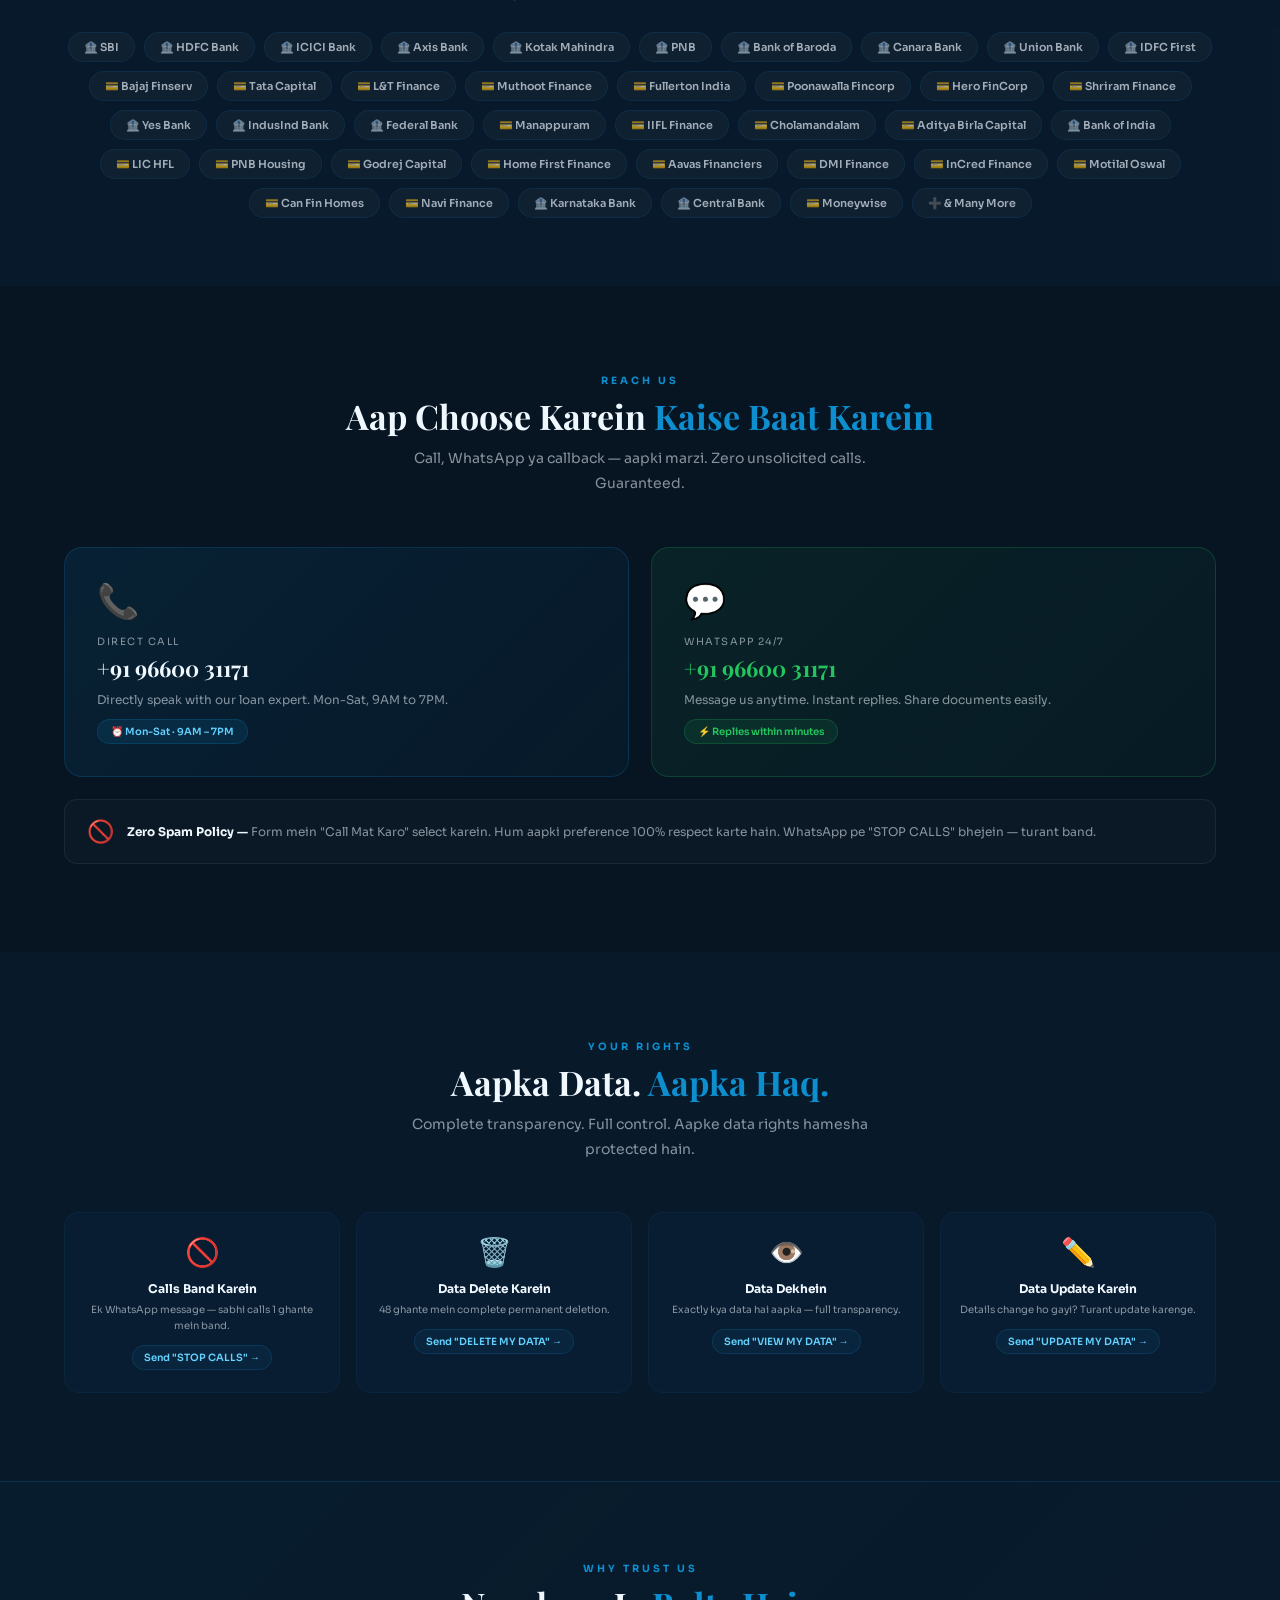
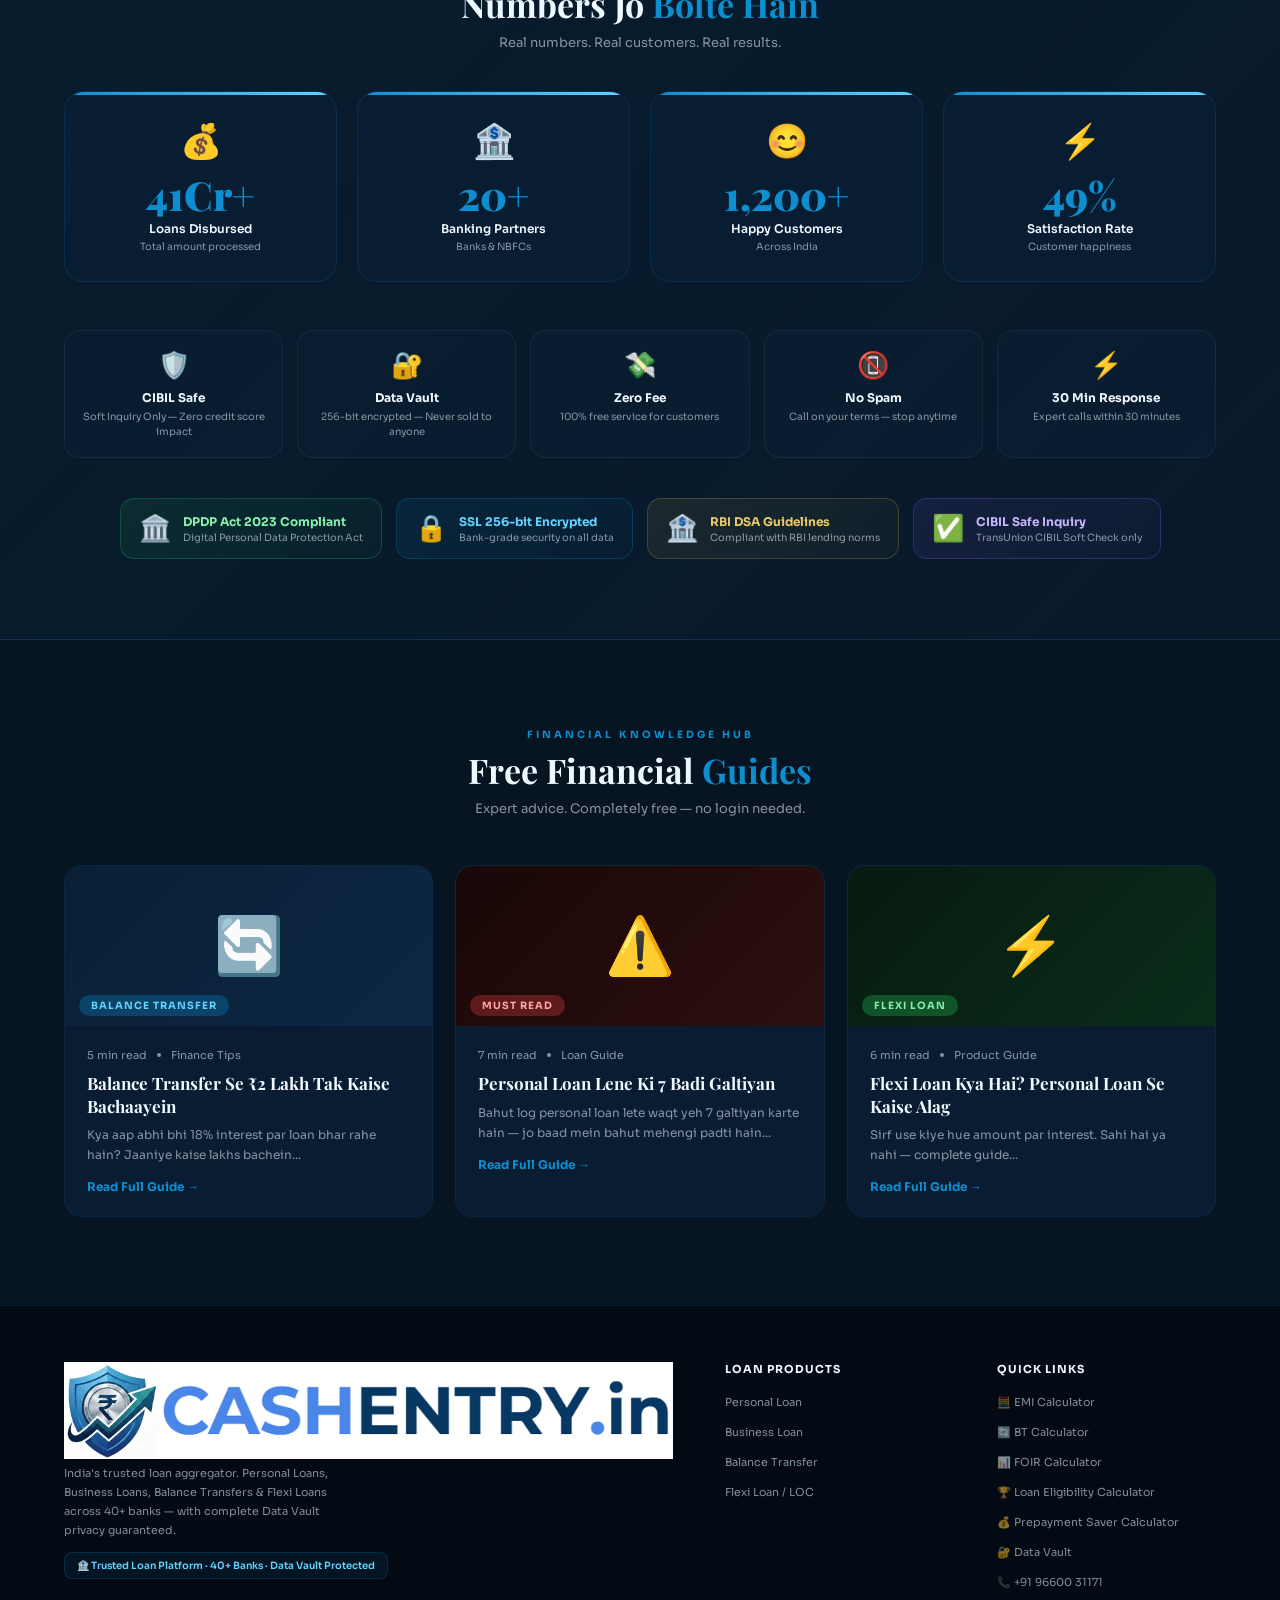
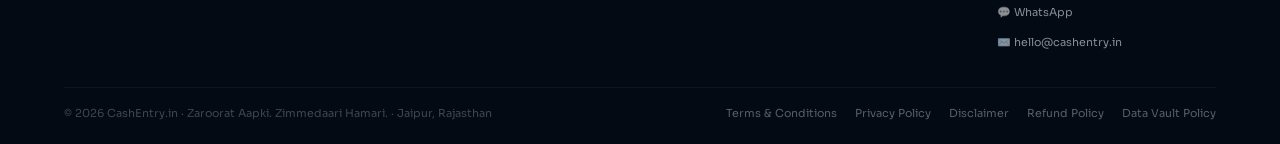
==== commit 4cd6550b: "Update index.html" ====
--- a/index.html
+++ b/index.html
@@ -158,9 +158,9 @@
 @keyframes shimmer{0%{background-position:0%;}100%{background-position:300%;}}
 
 /* NAV */
-nav{position:fixed;top:3px;left:0;right:0;z-index:1000;background:rgba(7,21,35,0.96);backdrop-filter:blur(24px);border-bottom:1px solid var(--border);padding:0 5%;display:flex;align-items:center;justify-content:space-between;height:68px;}
+nav{position:fixed;top:3px;left:0;right:0;z-index:1000;background:rgba(7,21,35,0.96);backdrop-filter:blur(24px);border-bottom:1px solid var(--border);padding:0 5%;display:flex;align-items:center;justify-content:space-between;height:65px;}
 .logo-wrap{display:flex;align-items:center;text-decoration:none;gap:4px;}
-.logo-img{height:44px; width:auto; max-width:180px; object-fit:contain;}
+.logo-img{height:34px;width:auto;max-width:170px;object-fit:contain;display:block;}
 .nav-links{display:flex;gap:22px;list-style:none;}
 .nav-links a{color:var(--gray);text-decoration:none;font-size:12px;font-weight:500;transition:color 0.3s;}
 .nav-links a:hover{color:var(--blue);}
@@ -467,7 +467,7 @@
 .blog-post-category{font-size:11px;text-transform:uppercase;letter-spacing:2px;font-weight:700;margin-bottom:10px;}
 .blog-post-title{font-family:'Playfair Display',serif;font-size:26px;font-weight:900;line-height:1.2;margin-bottom:14px;color:#f0f8ff;}
 .blog-post-meta{display:flex;gap:14px;font-size:12px;color:rgba(255,255,255,0.5);}
-.blog-post-body{padding:36px 40px;}
+.blog-post-body{padding:36px 40px;overflow-x:hidden;max-width:100vw;}
 .blog-post-body h2{font-family:'Playfair Display',serif;font-size:20px;color:#0d8ecf;margin:24px 0 10px;}
 .blog-post-body h3{font-size:15px;font-weight:700;color:#e8c96a;margin:18px 0 8px;}
 .blog-post-body p{font-size:13px;color:rgba(240,248,255,0.55);line-height:1.9;margin-bottom:12px;}
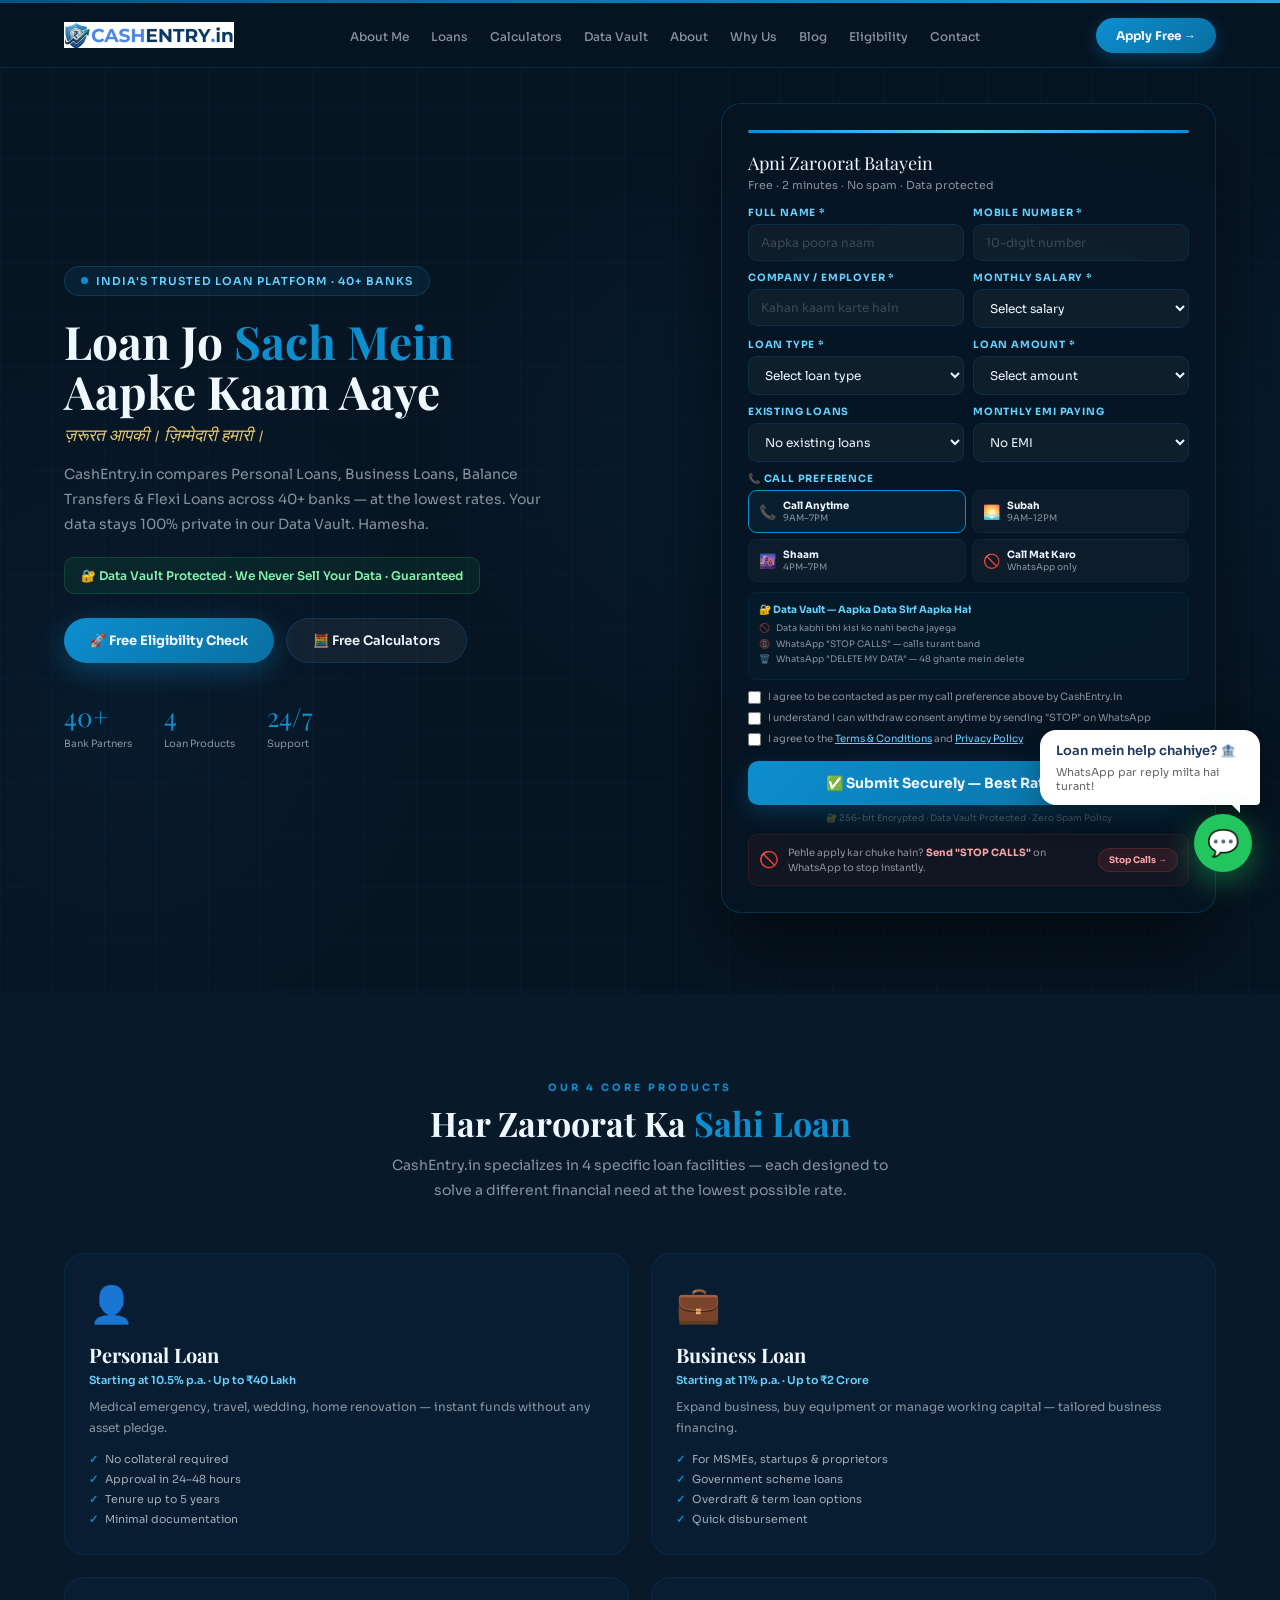
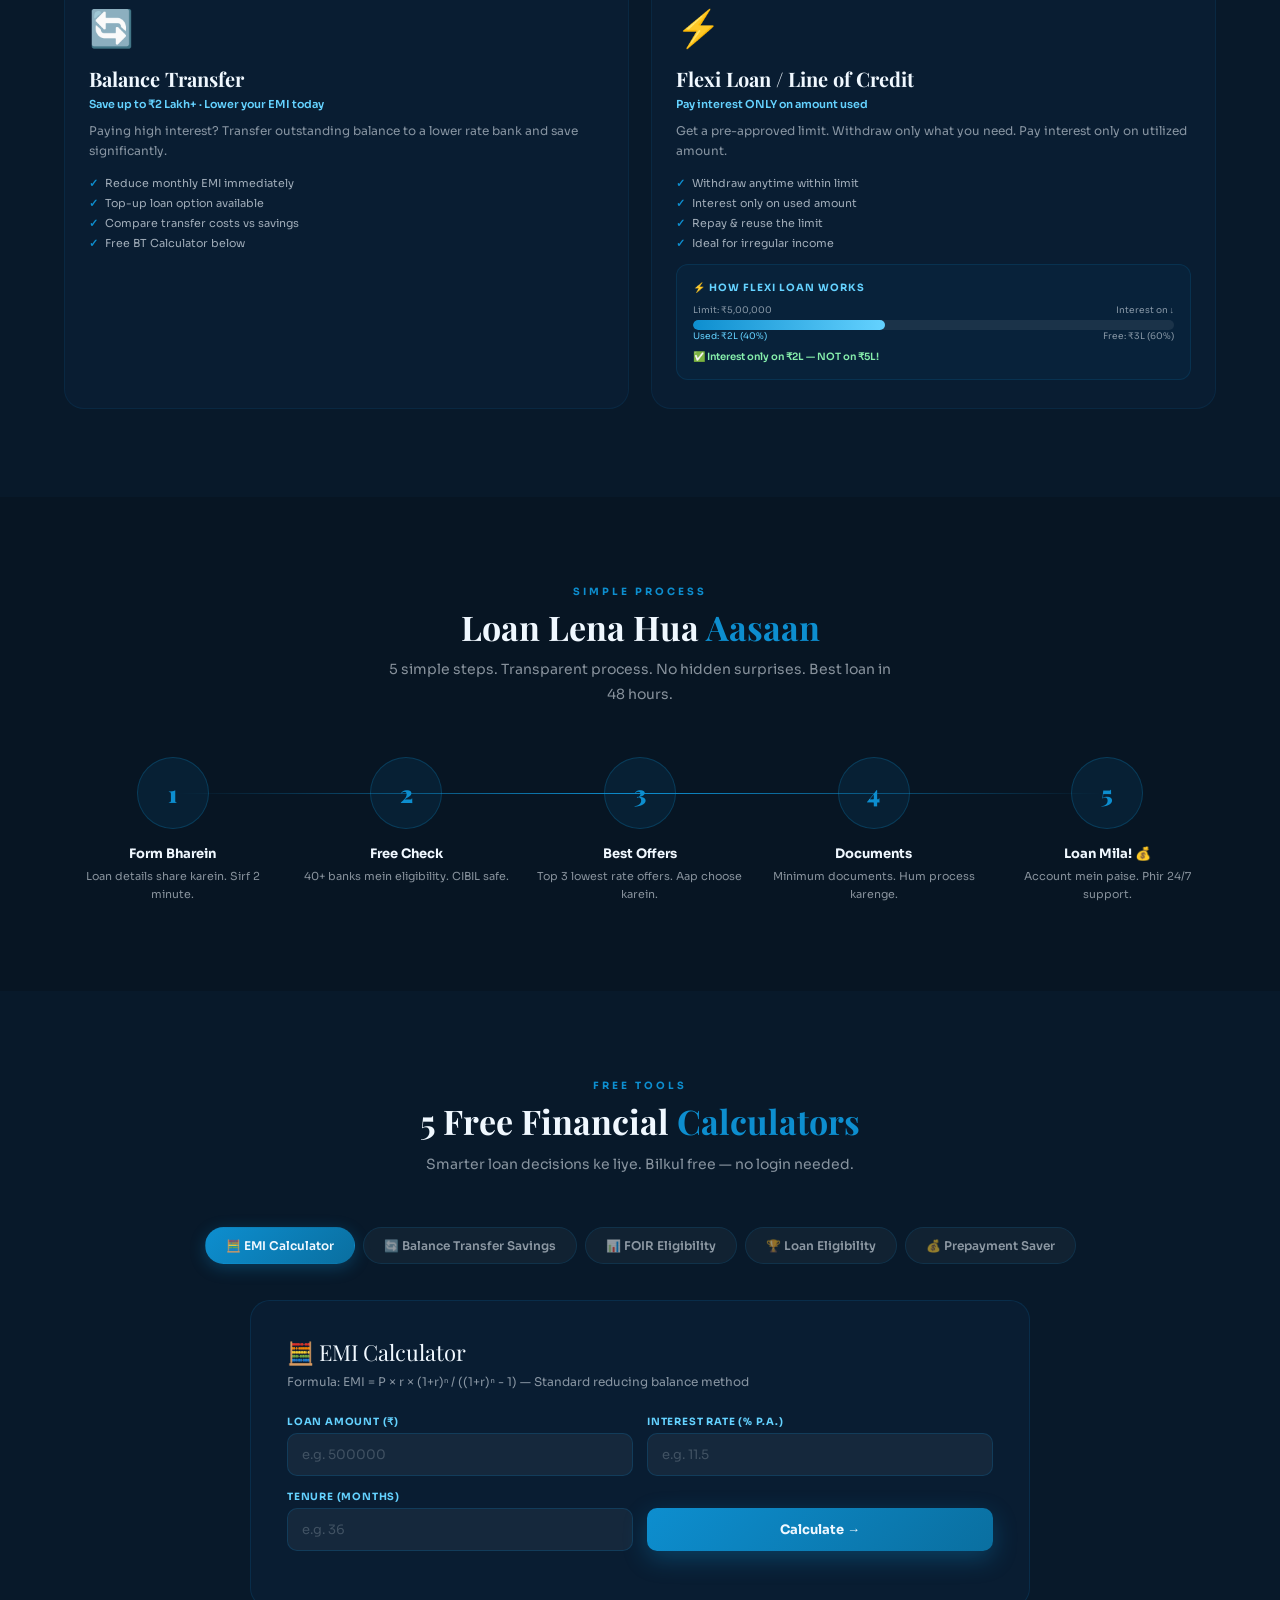
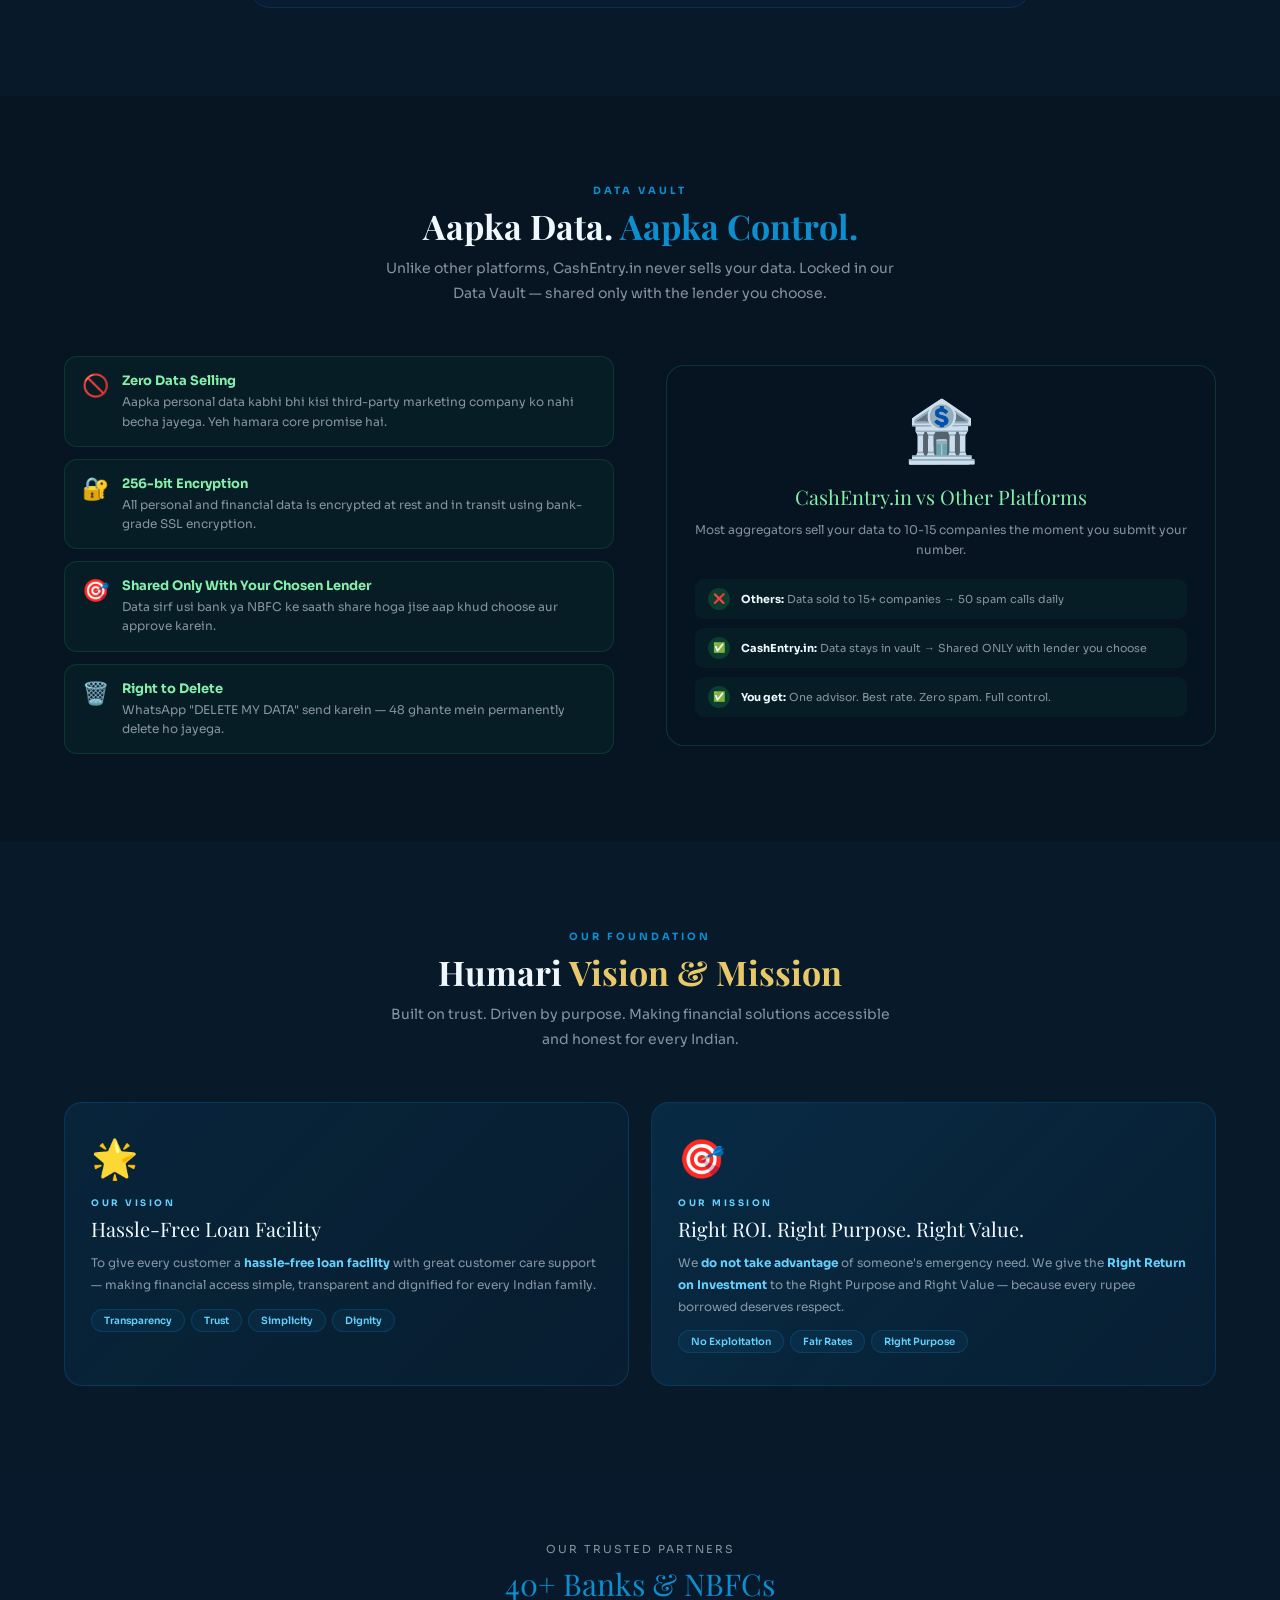
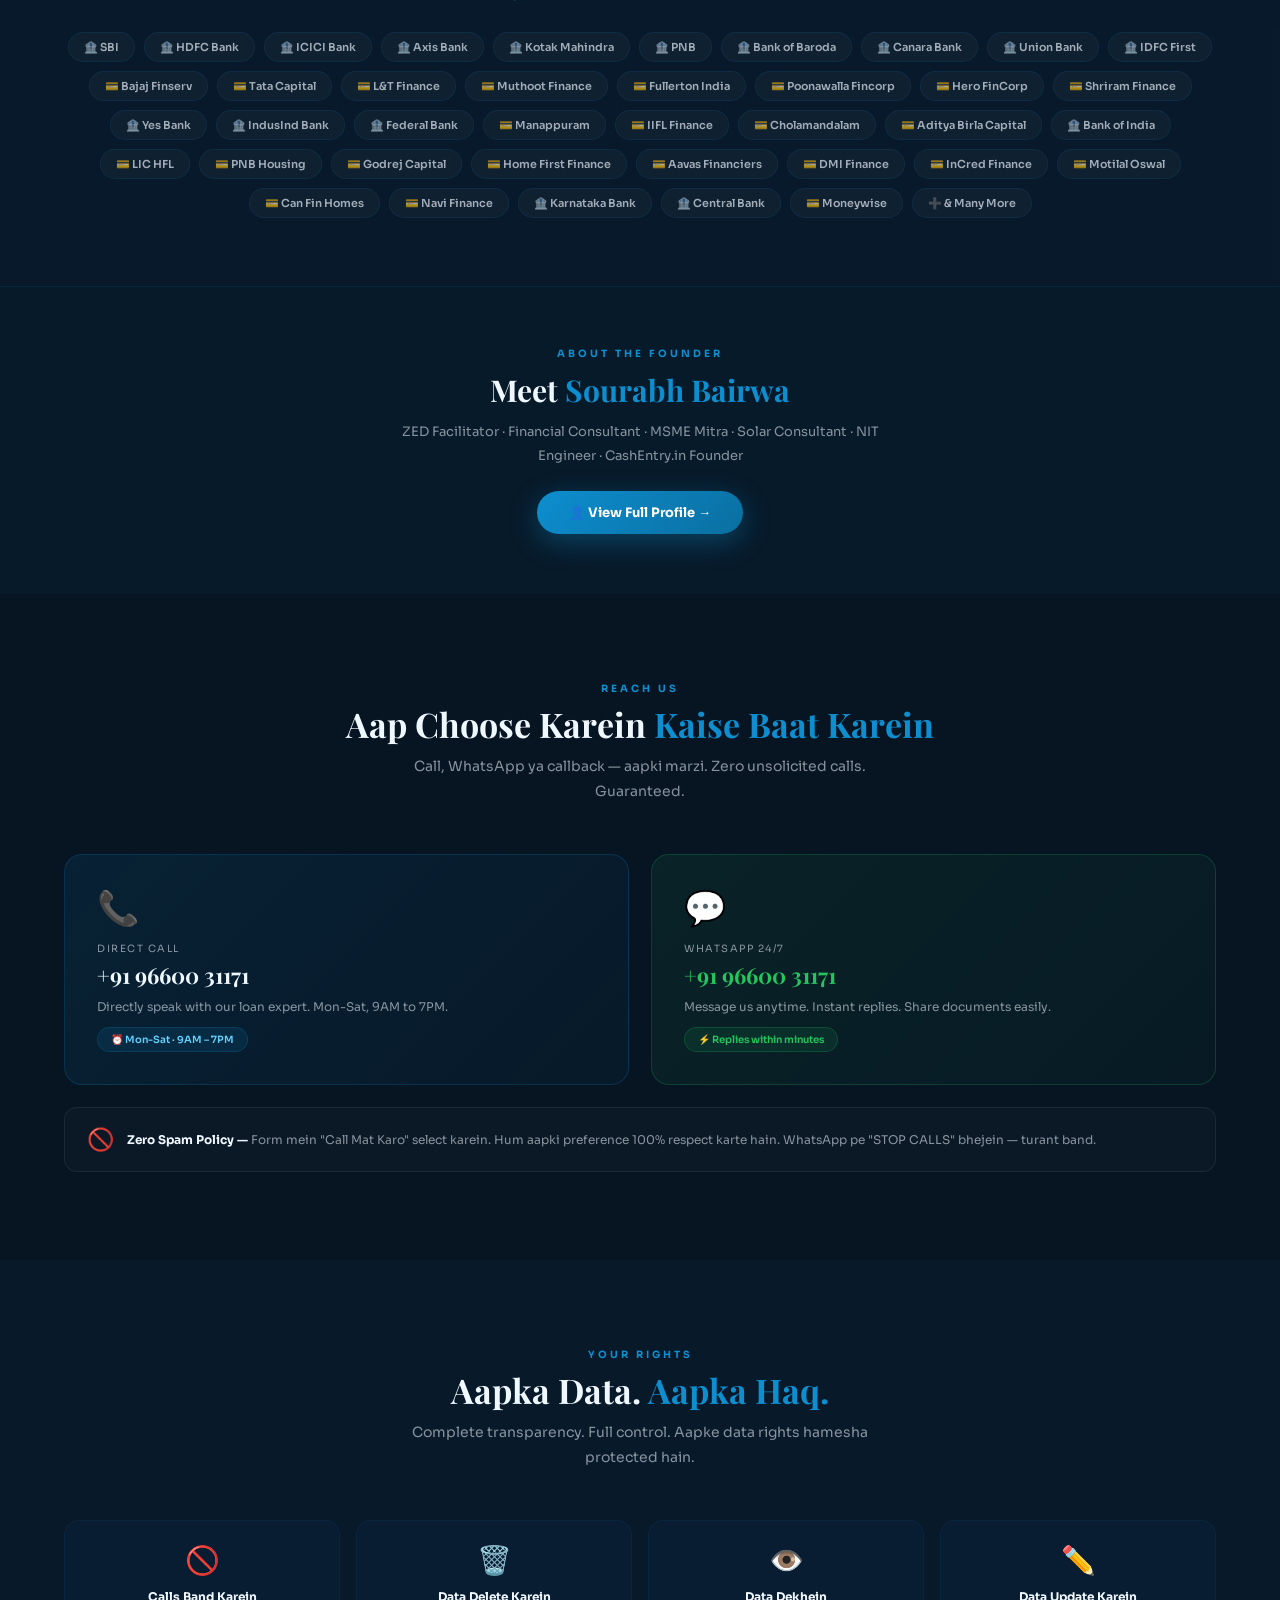
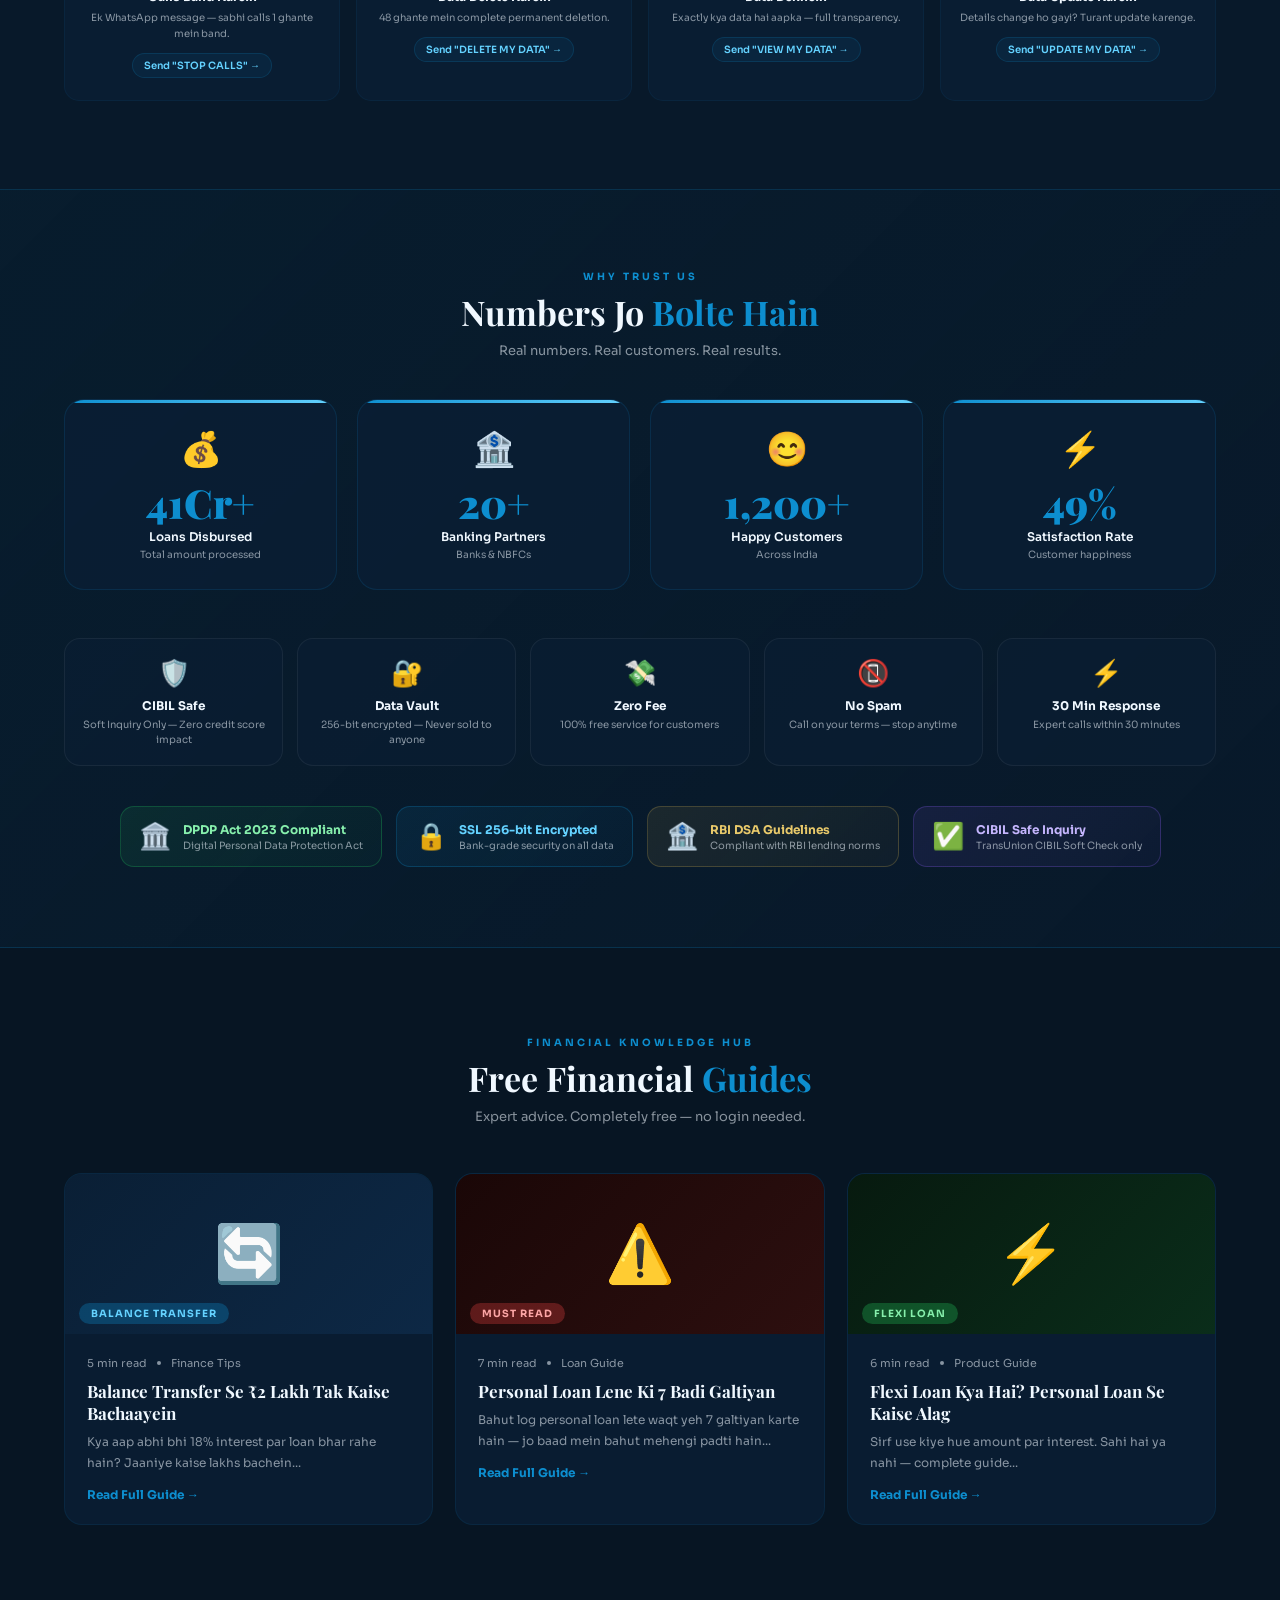
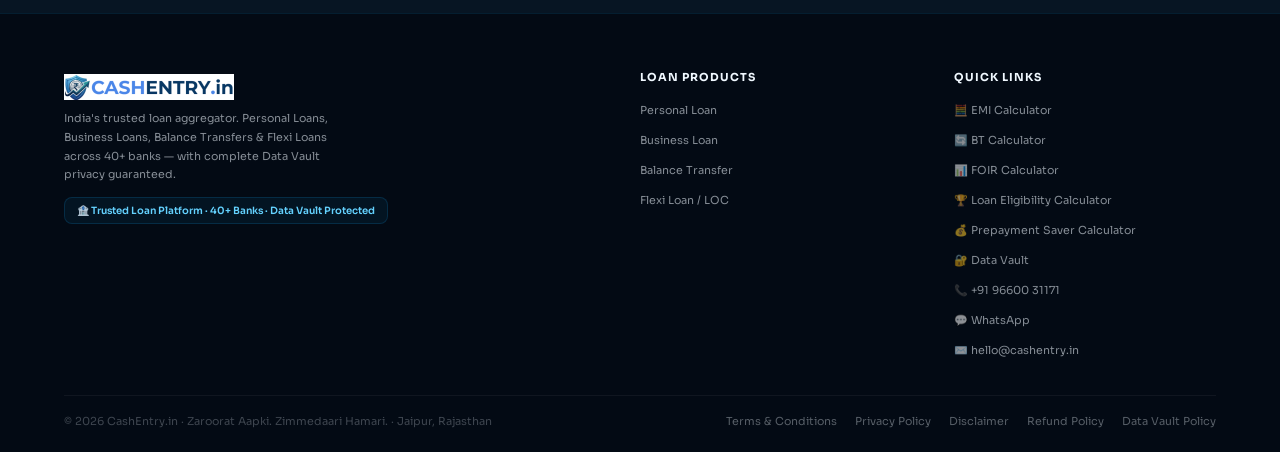
==== commit 5efc3ec7: "Update index.html" ====
--- a/index.html
+++ b/index.html
@@ -597,6 +597,7 @@
  <img src="cashentry_logo.png">
   </a>
   <ul class="nav-links">
+    <li><a href="myabout.html">About Me</a></li>
     <li><a href="#products">Loans</a></li>
     <li><a href="#calculators">Calculators</a></li>
     <li><a href="#vault">Data Vault</a></li>
@@ -1120,7 +1121,15 @@
     <div class="bank-chip">🏦 SBI</div><div class="bank-chip">🏦 HDFC Bank</div><div class="bank-chip">🏦 ICICI Bank</div><div class="bank-chip">🏦 Axis Bank</div><div class="bank-chip">🏦 Kotak Mahindra</div><div class="bank-chip">🏦 PNB</div><div class="bank-chip">🏦 Bank of Baroda</div><div class="bank-chip">🏦 Canara Bank</div><div class="bank-chip">🏦 Union Bank</div><div class="bank-chip">🏦 IDFC First</div><div class="bank-chip">💳 Bajaj Finserv</div><div class="bank-chip">💳 Tata Capital</div><div class="bank-chip">💳 L&T Finance</div><div class="bank-chip">💳 Muthoot Finance</div><div class="bank-chip">💳 Fullerton India</div><div class="bank-chip">💳 Poonawalla Fincorp</div><div class="bank-chip">💳 Hero FinCorp</div><div class="bank-chip">💳 Shriram Finance</div><div class="bank-chip">🏦 Yes Bank</div><div class="bank-chip">🏦 IndusInd Bank</div><div class="bank-chip">🏦 Federal Bank</div><div class="bank-chip">💳 Manappuram</div><div class="bank-chip">💳 IIFL Finance</div><div class="bank-chip">💳 Cholamandalam</div><div class="bank-chip">💳 Aditya Birla Capital</div><div class="bank-chip">🏦 Bank of India</div><div class="bank-chip">💳 LIC HFL</div><div class="bank-chip">💳 PNB Housing</div><div class="bank-chip">💳 Godrej Capital</div><div class="bank-chip">💳 Home First Finance</div><div class="bank-chip">💳 Aavas Financiers</div><div class="bank-chip">💳 DMI Finance</div><div class="bank-chip">💳 InCred Finance</div><div class="bank-chip">💳 Motilal Oswal</div><div class="bank-chip">💳 Can Fin Homes</div><div class="bank-chip">💳 Navi Finance</div><div class="bank-chip">🏦 Karnataka Bank</div><div class="bank-chip">🏦 Central Bank</div><div class="bank-chip">💳 Moneywise</div><div class="bank-chip">➕ & Many More</div>
   </div>
 </section>
-
+   
+<!-- MEET SOURABH SECTION -->
+<section style="padding:60px 5%;text-align:center;background:rgba(13,142,207,0.04);border-top:1px solid rgba(13,142,207,0.1);">
+  <div style="font-size:10px;text-transform:uppercase;letter-spacing:3px;color:#0d8ecf;font-weight:700;margin-bottom:10px;">About The Founder</div>
+  <h2 style="font-family:'Playfair Display',serif;font-size:30px;margin-bottom:10px;">Meet <span style="color:#0d8ecf;">Sourabh Bairwa</span></h2>
+  <p style="font-size:13px;color:rgba(240,248,255,0.55);max-width:500px;margin:0 auto 24px;line-height:1.8;">ZED Facilitator · Financial Consultant · MSME Mitra · Solar Consultant · NIT Engineer · CashEntry.in Founder</p>
+  <a href="myabout.html" style="background:linear-gradient(135deg,#0d8ecf,#0a6fa0);color:white;padding:13px 32px;border-radius:100px;font-weight:700;font-size:13px;text-decoration:none;display:inline-flex;align-items:center;gap:8px;box-shadow:0 8px 28px rgba(13,142,207,0.35);">👤 View Full Profile →</a>
+</section>
+   
 <!-- CONTACT -->
 <section class="sec" id="contact">
   <div class="slabel">Reach Us</div>
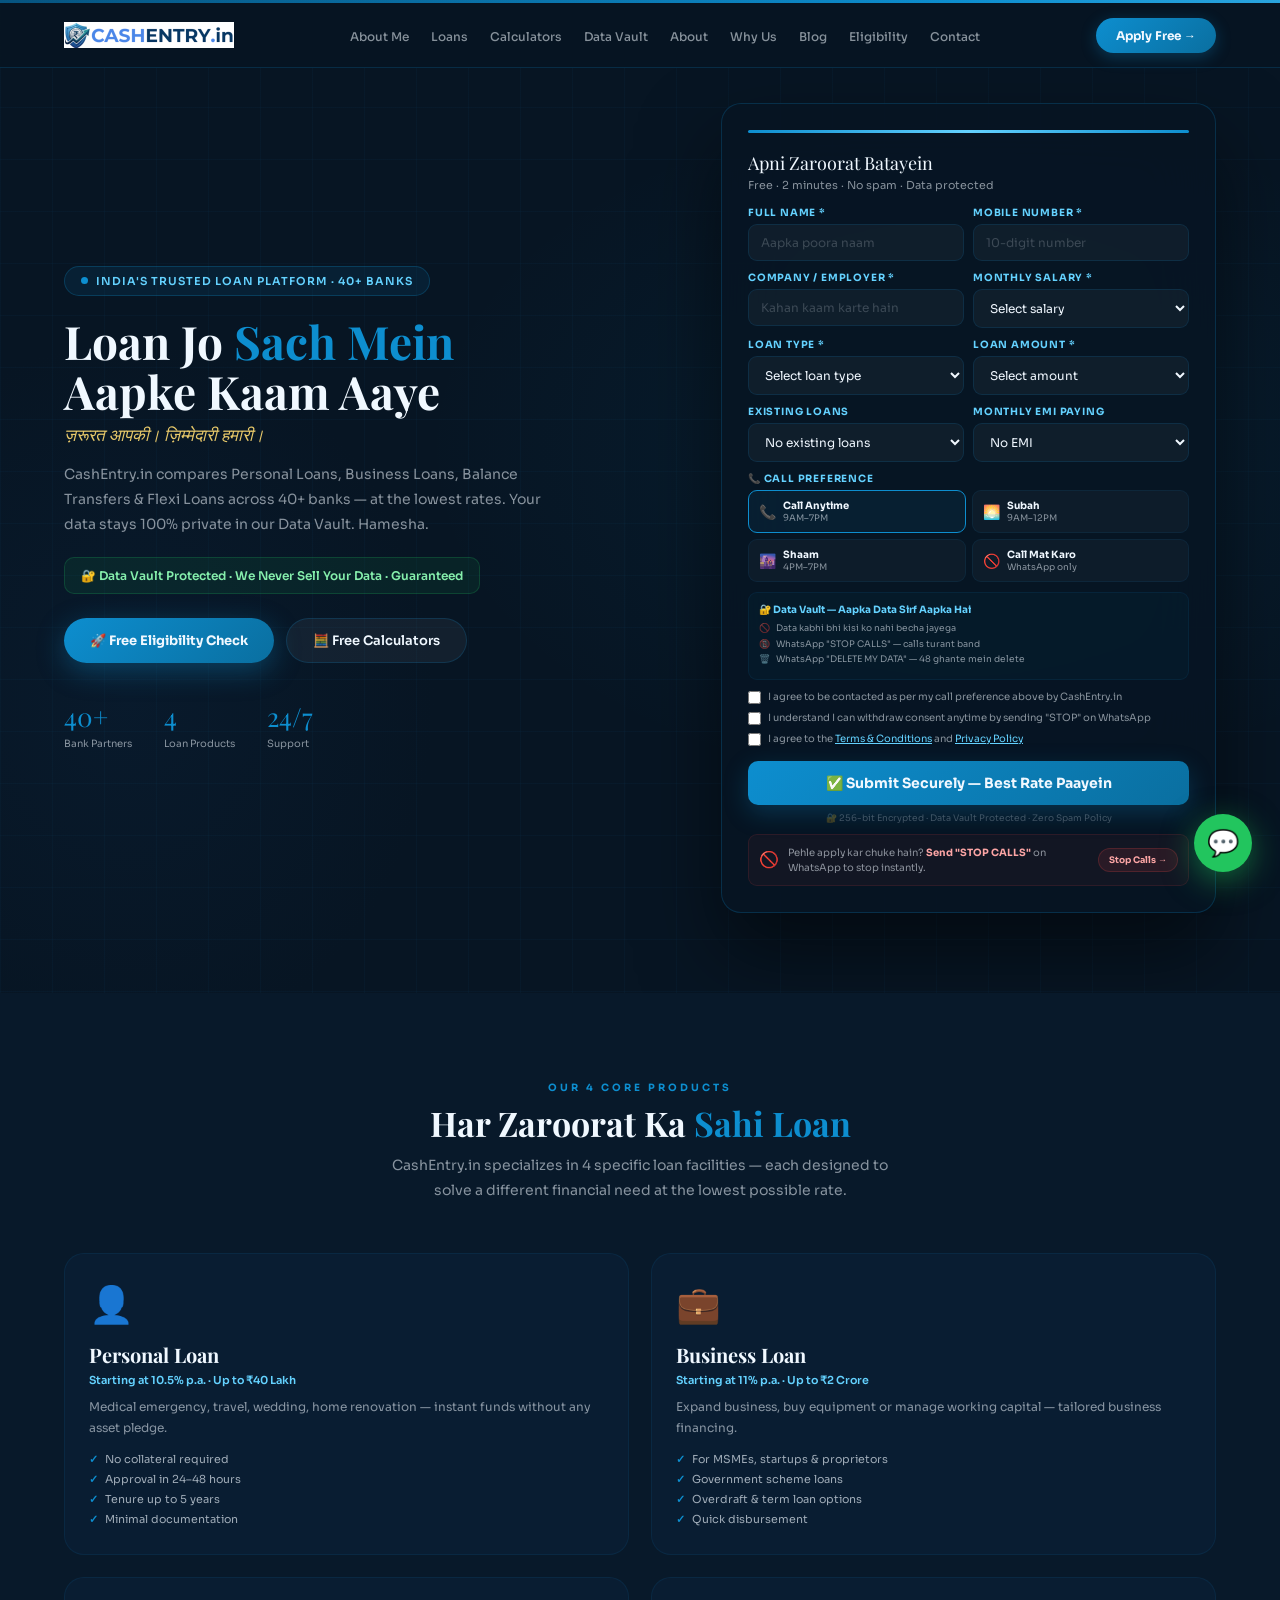
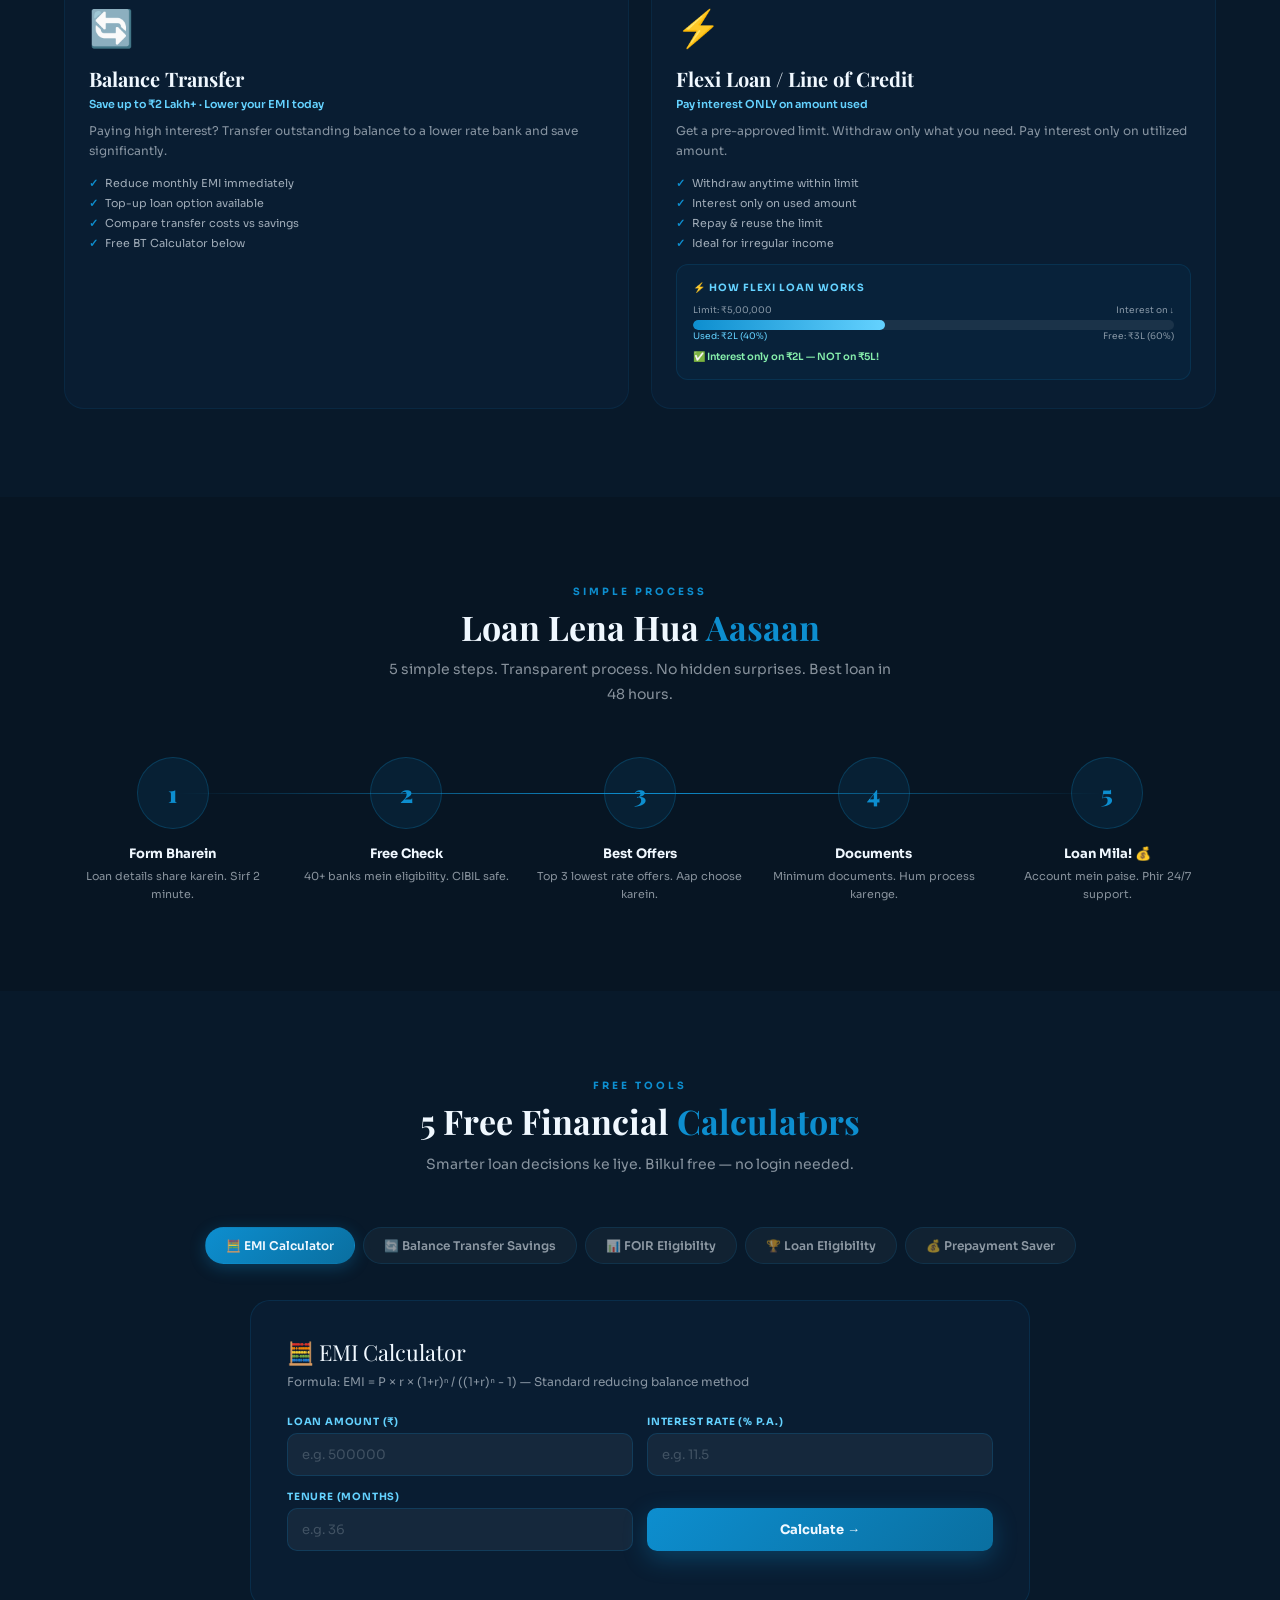
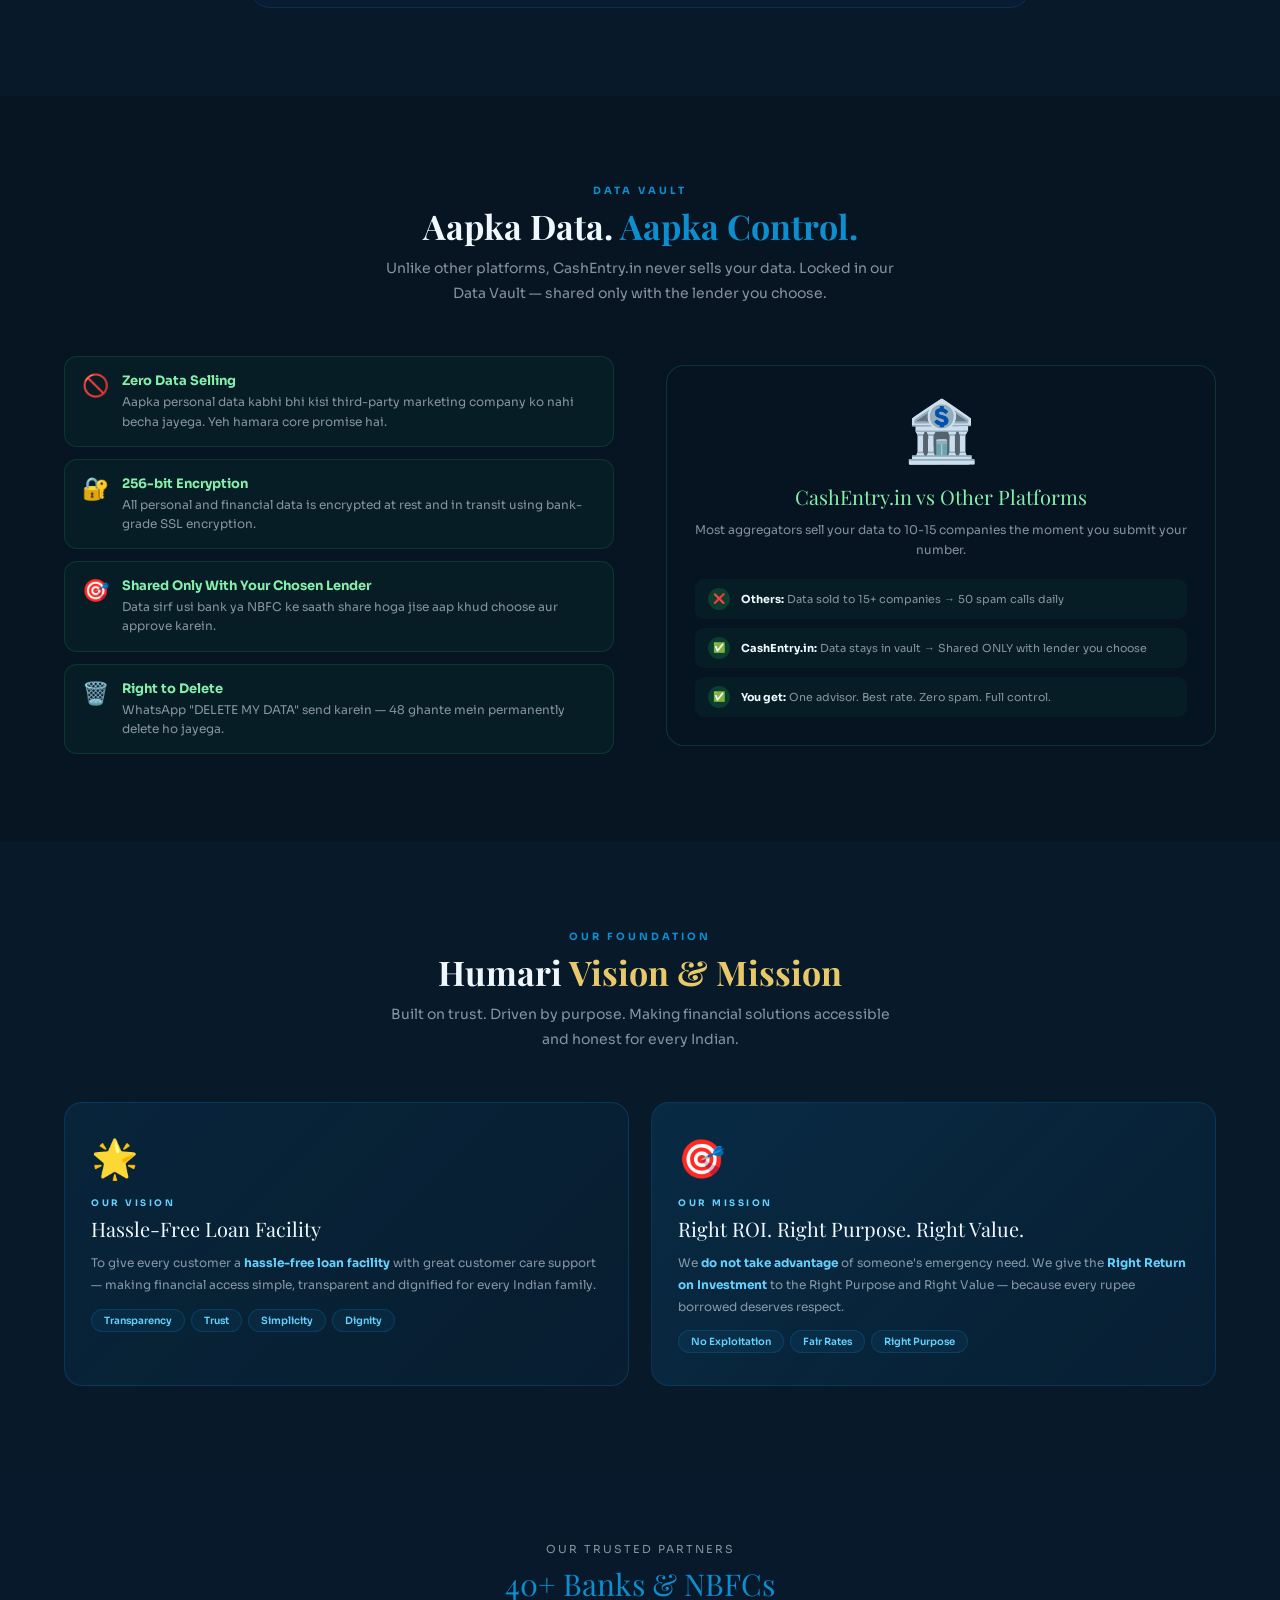
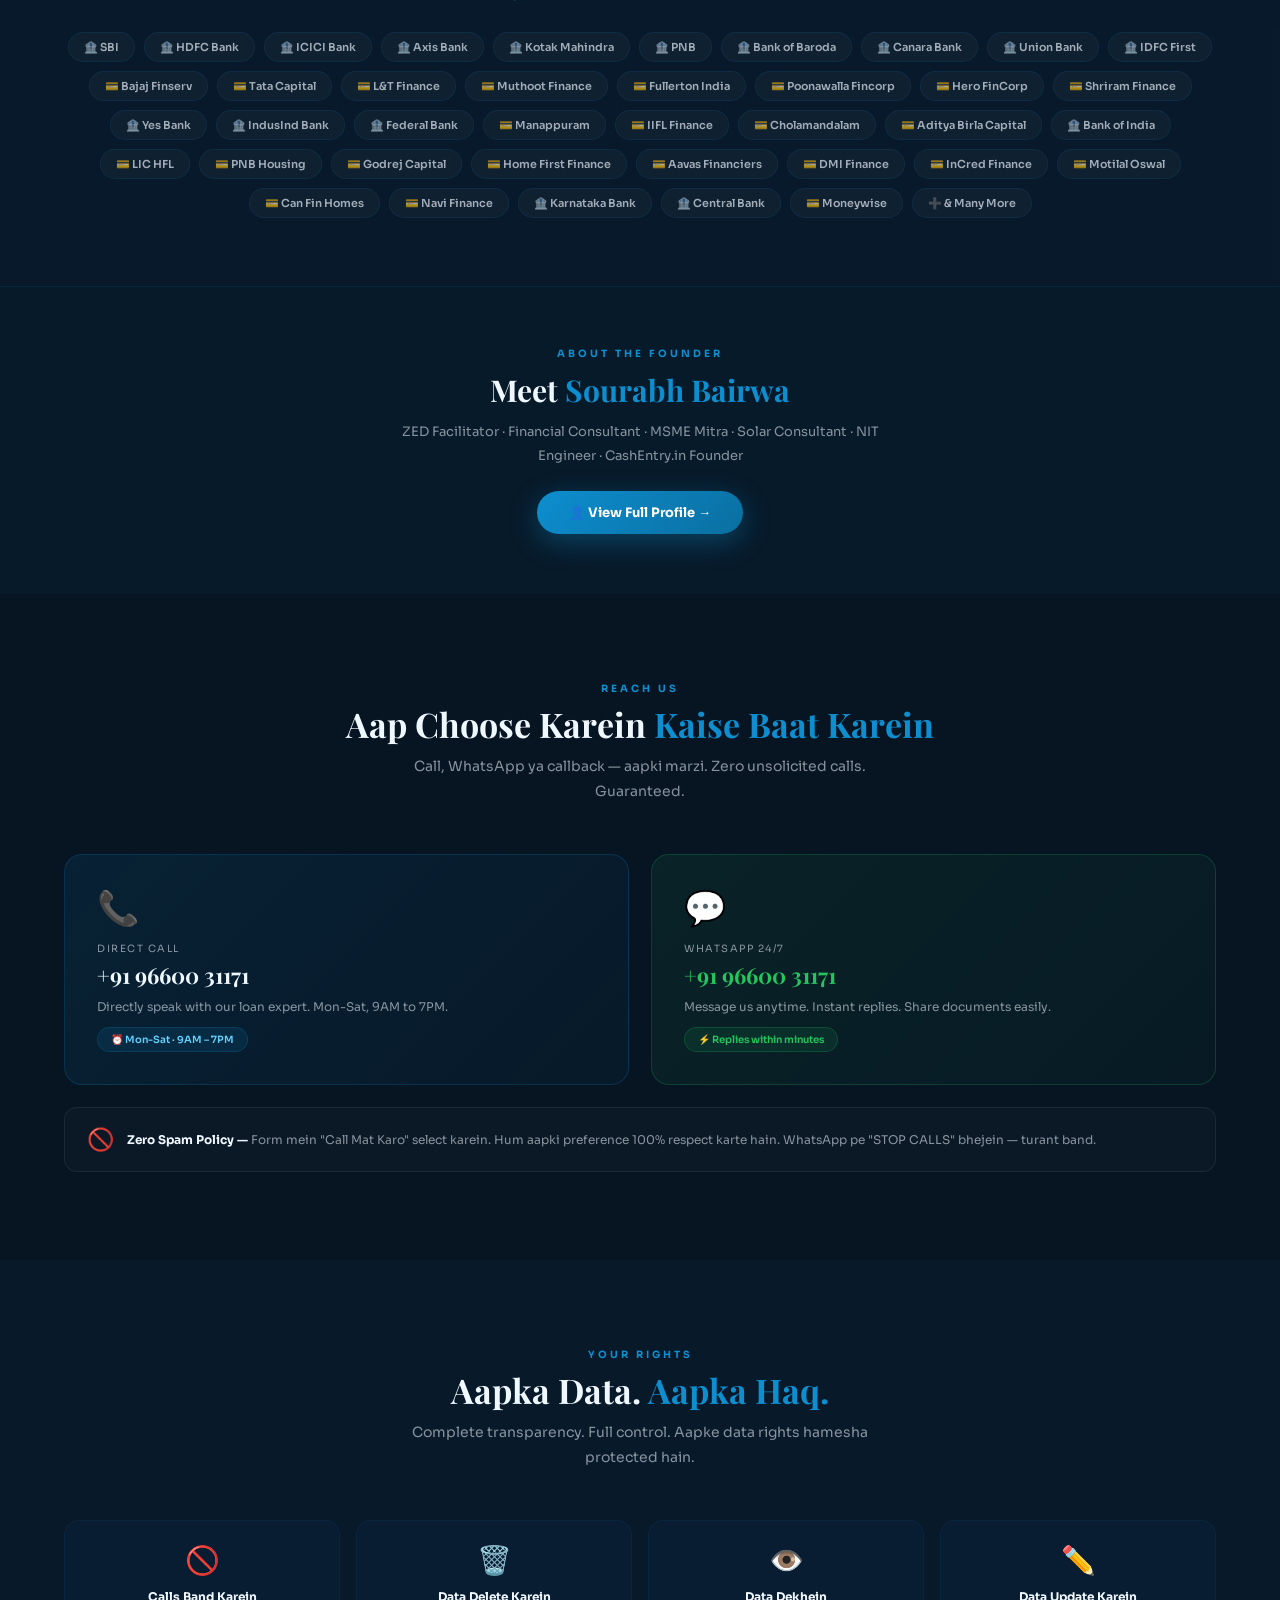
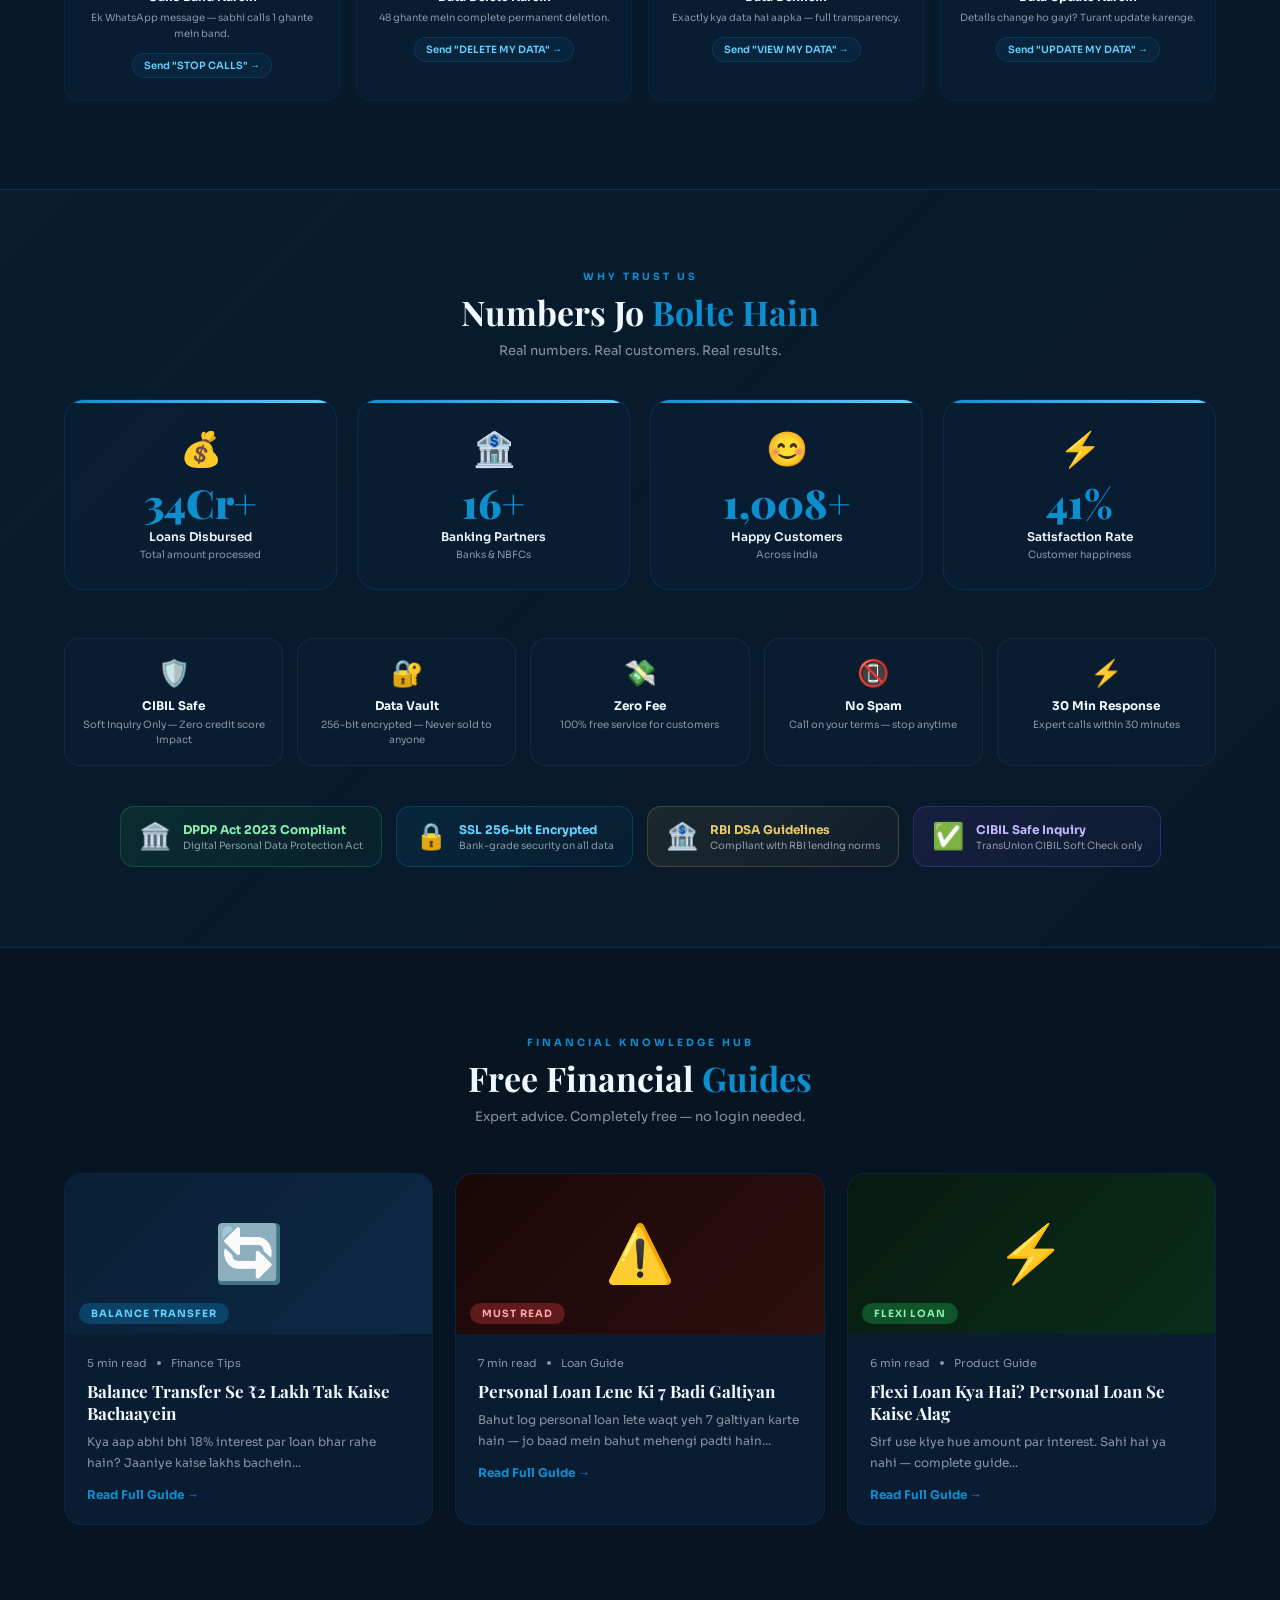
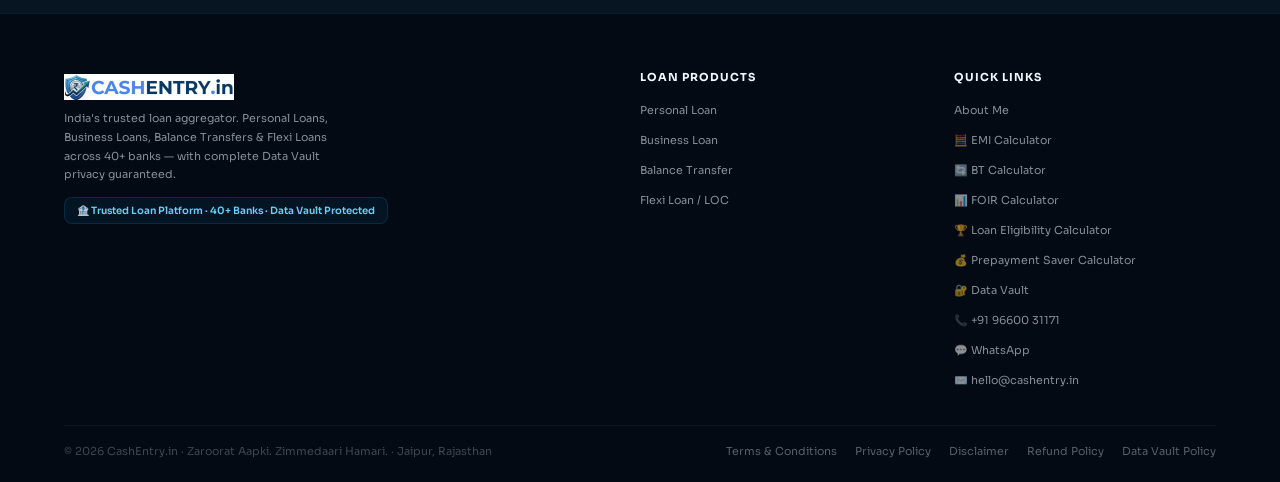
==== commit 4903e1a1: "Update index.html" ====
--- a/index.html
+++ b/index.html
@@ -1361,6 +1361,7 @@
     <div class="footer-col">
       <h4>Quick Links</h4>
       <ul>
+        <li><a href="myabout.html">About Me</a></li>
         <li><a href="#calculators">🧮 EMI Calculator</a></li>
         <li><a href="#calculators">🔄 BT Calculator</a></li>
         <li><a href="#calculators">📊 FOIR Calculator</a></li>
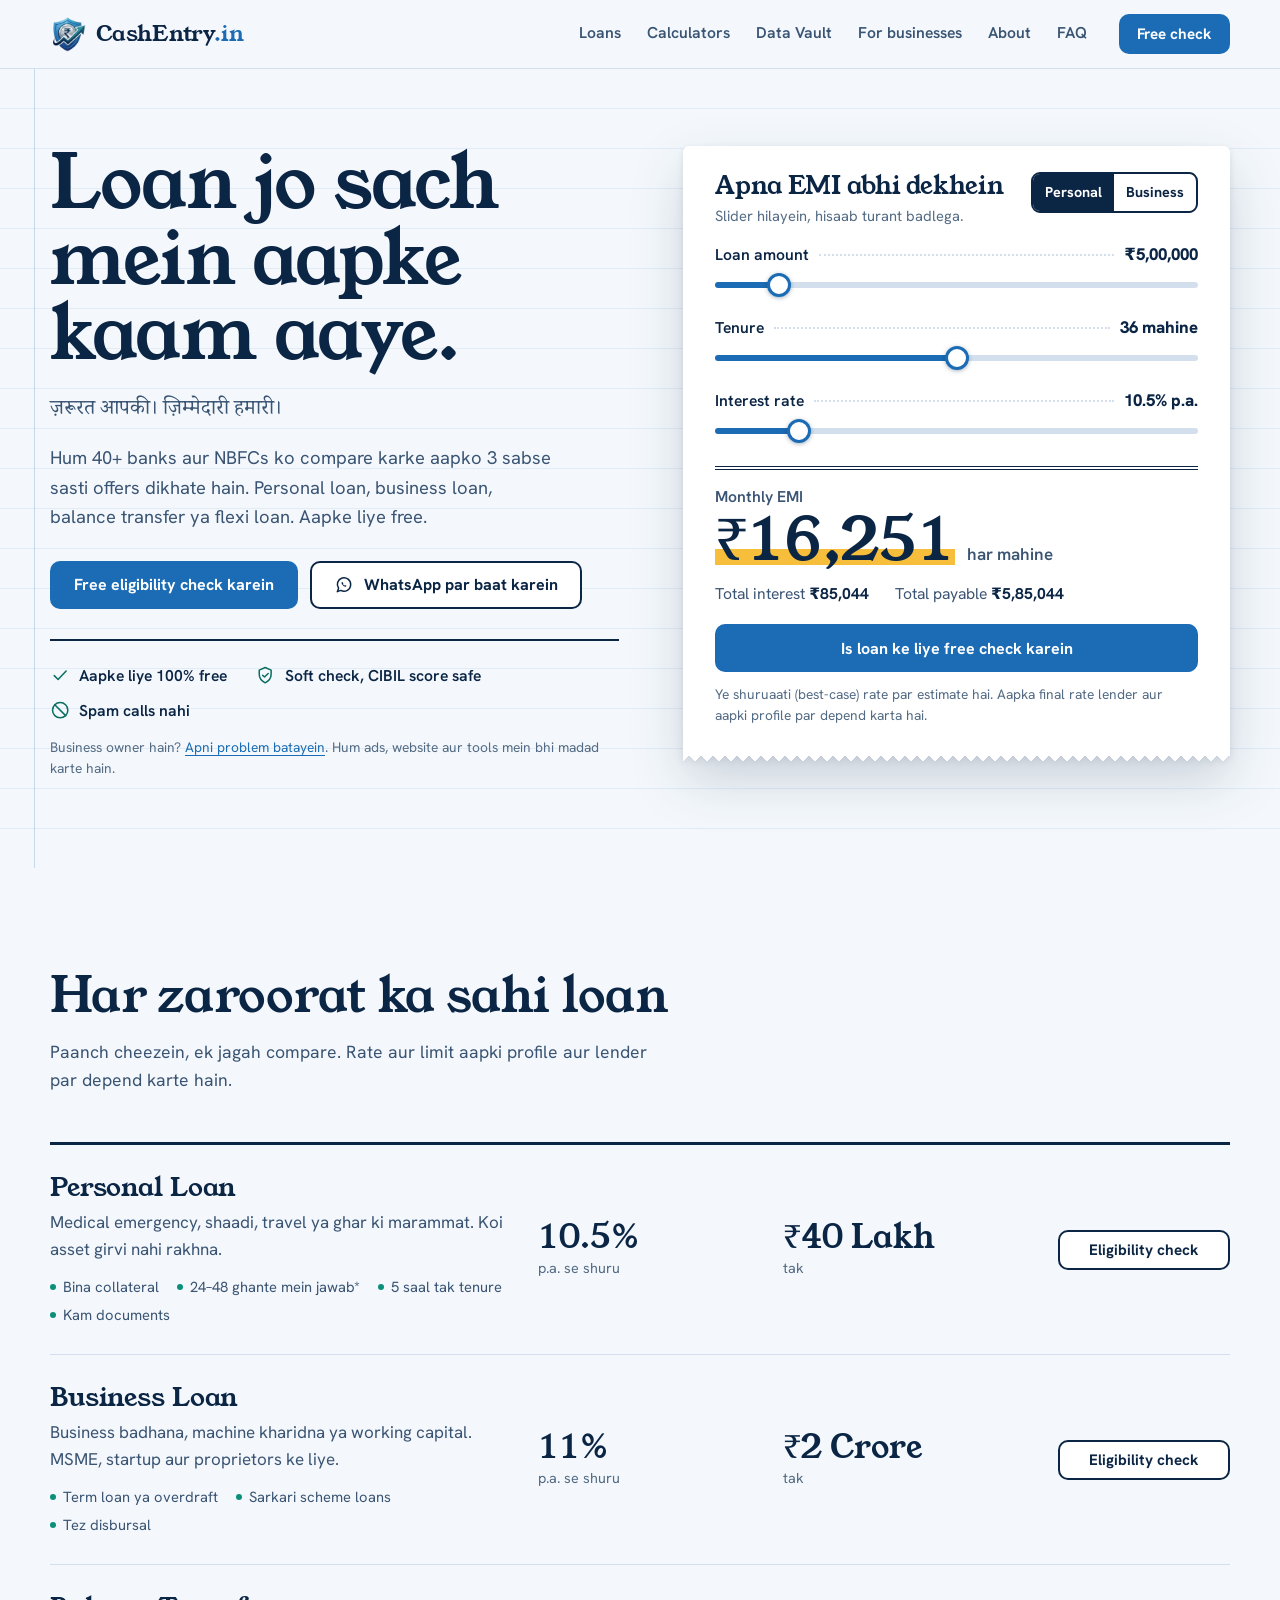
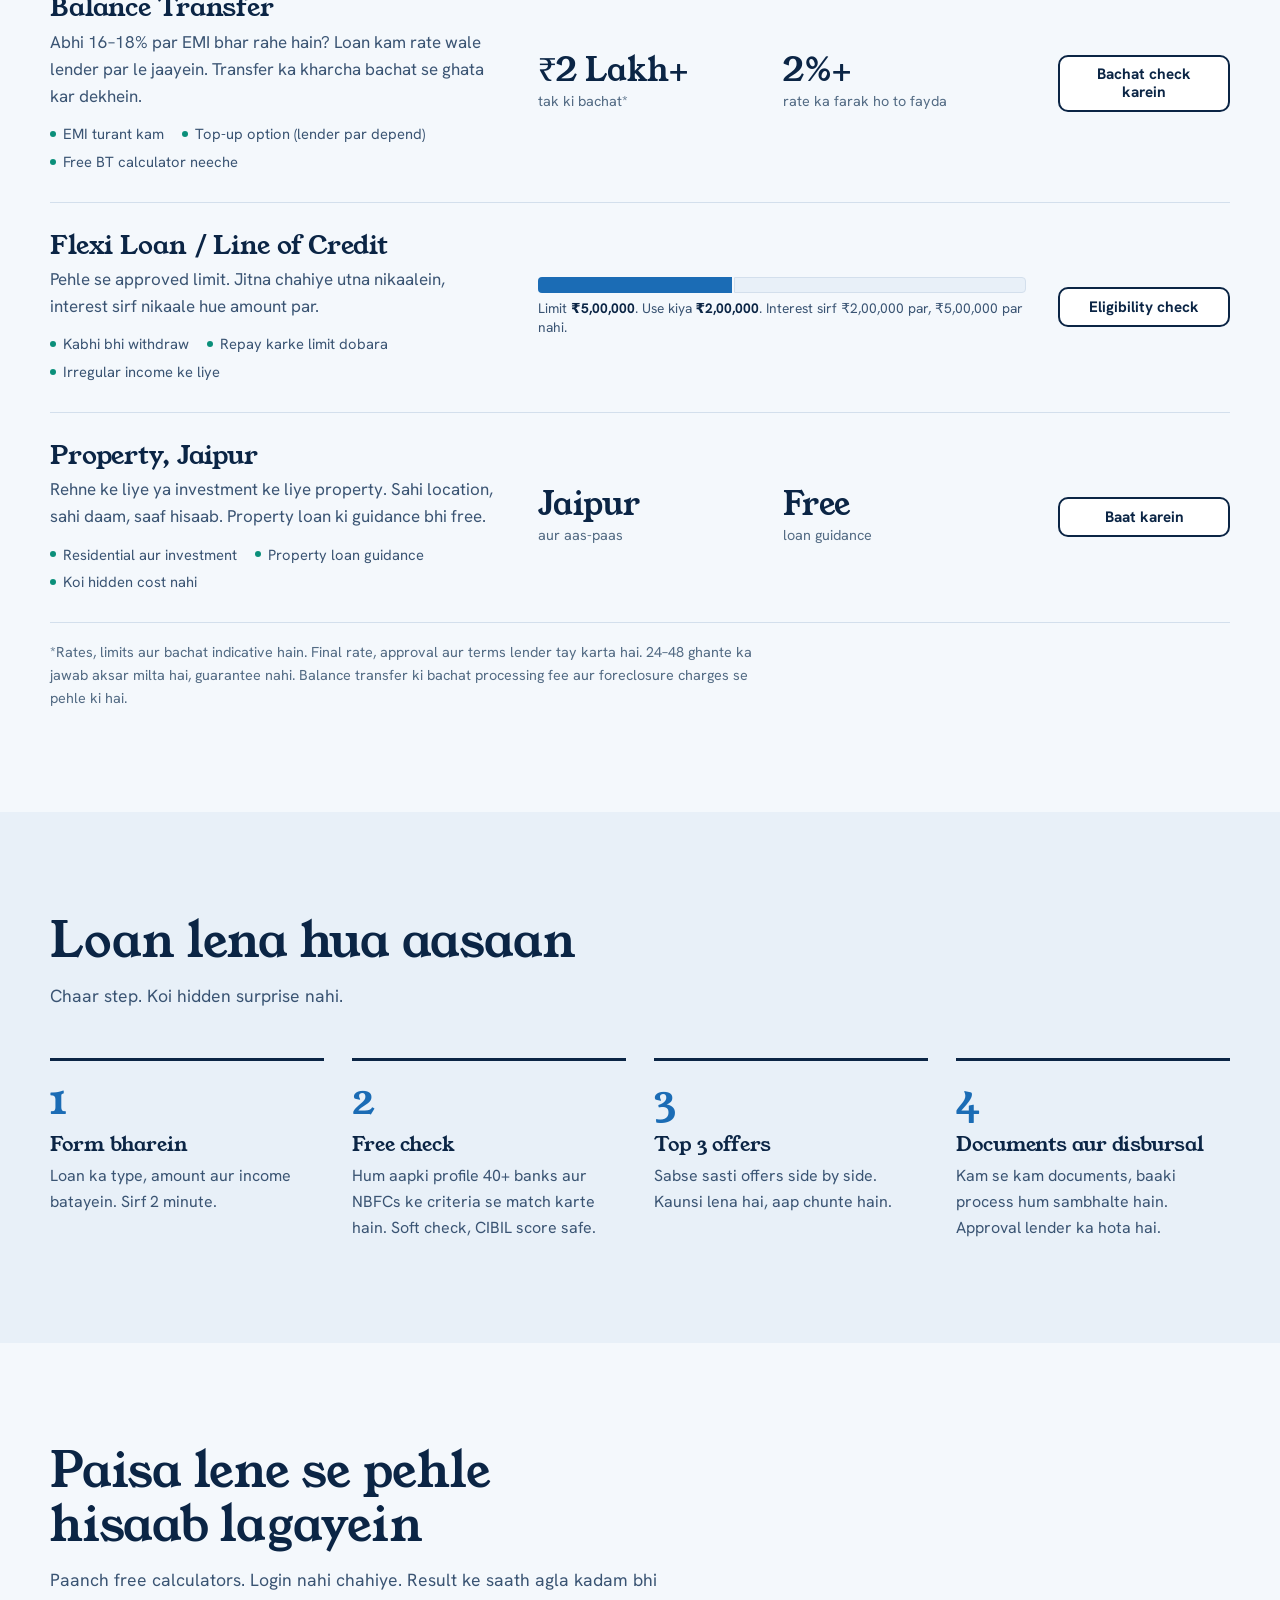
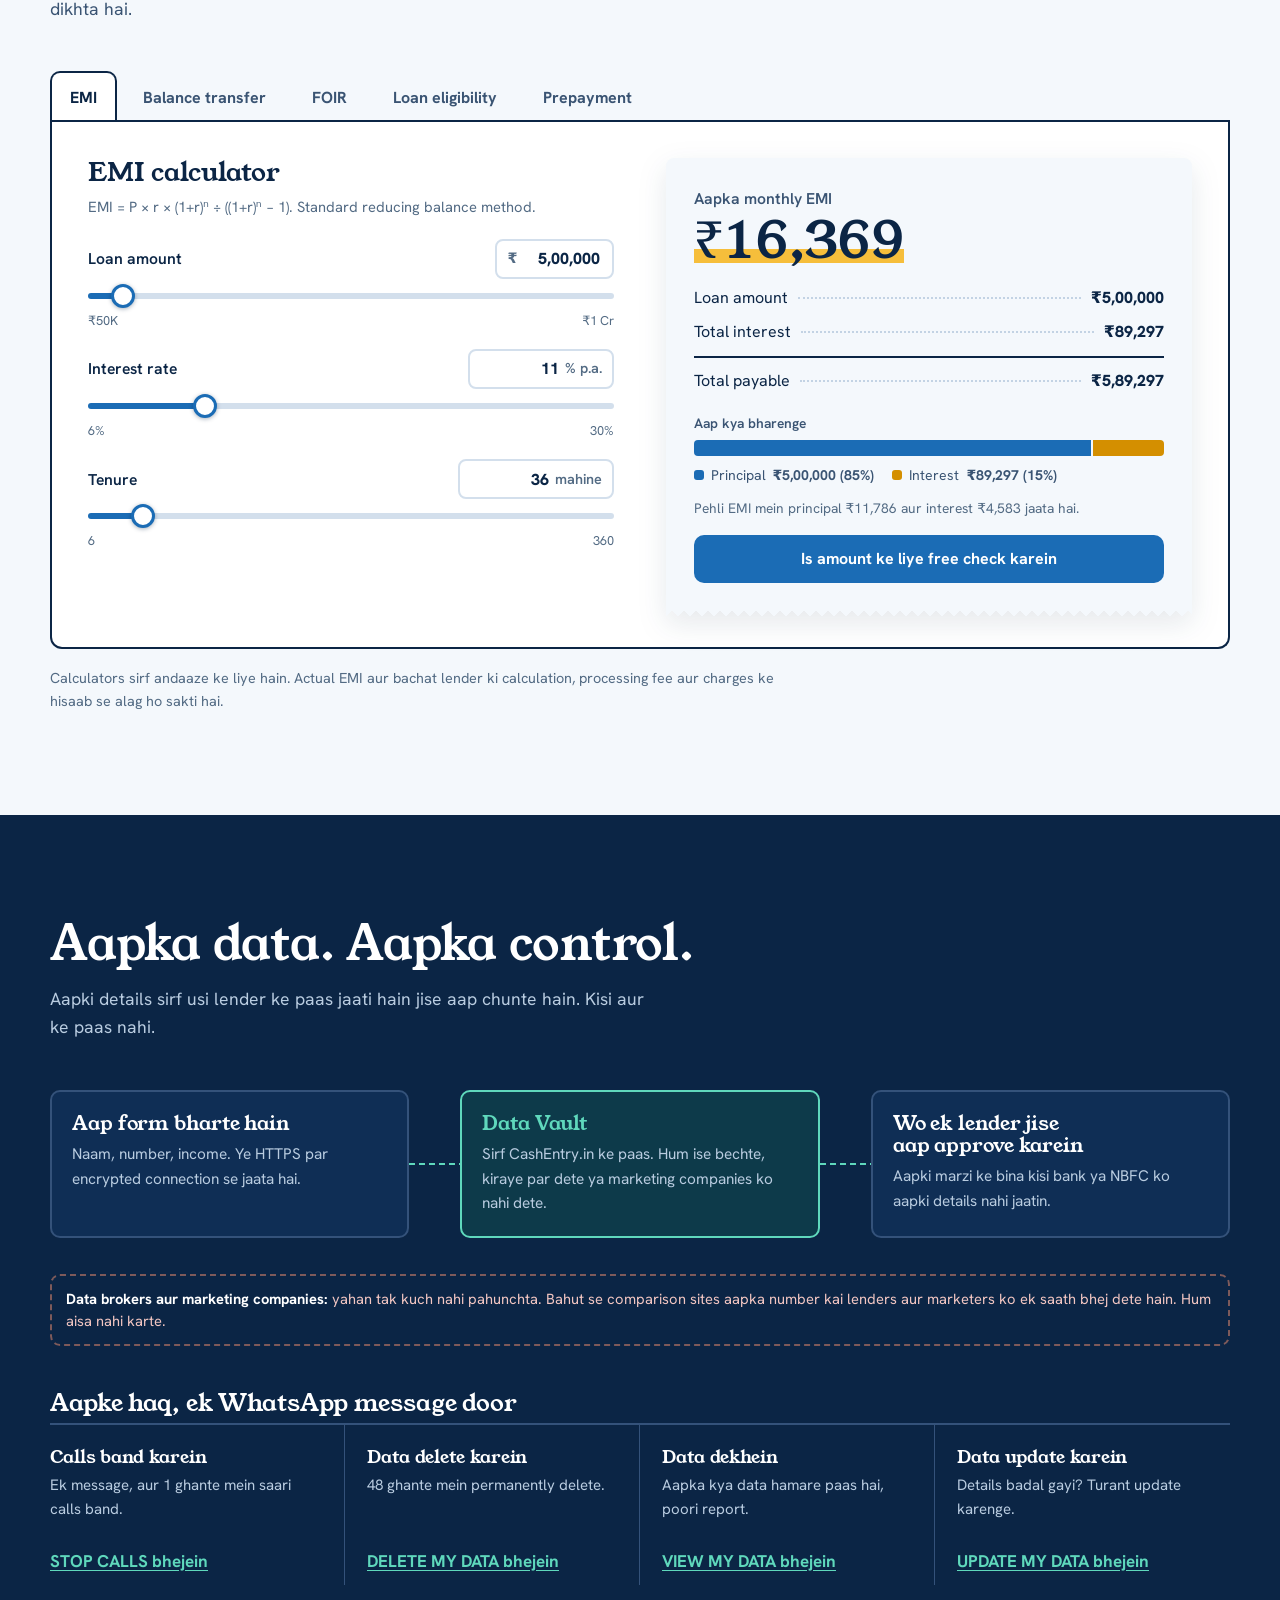
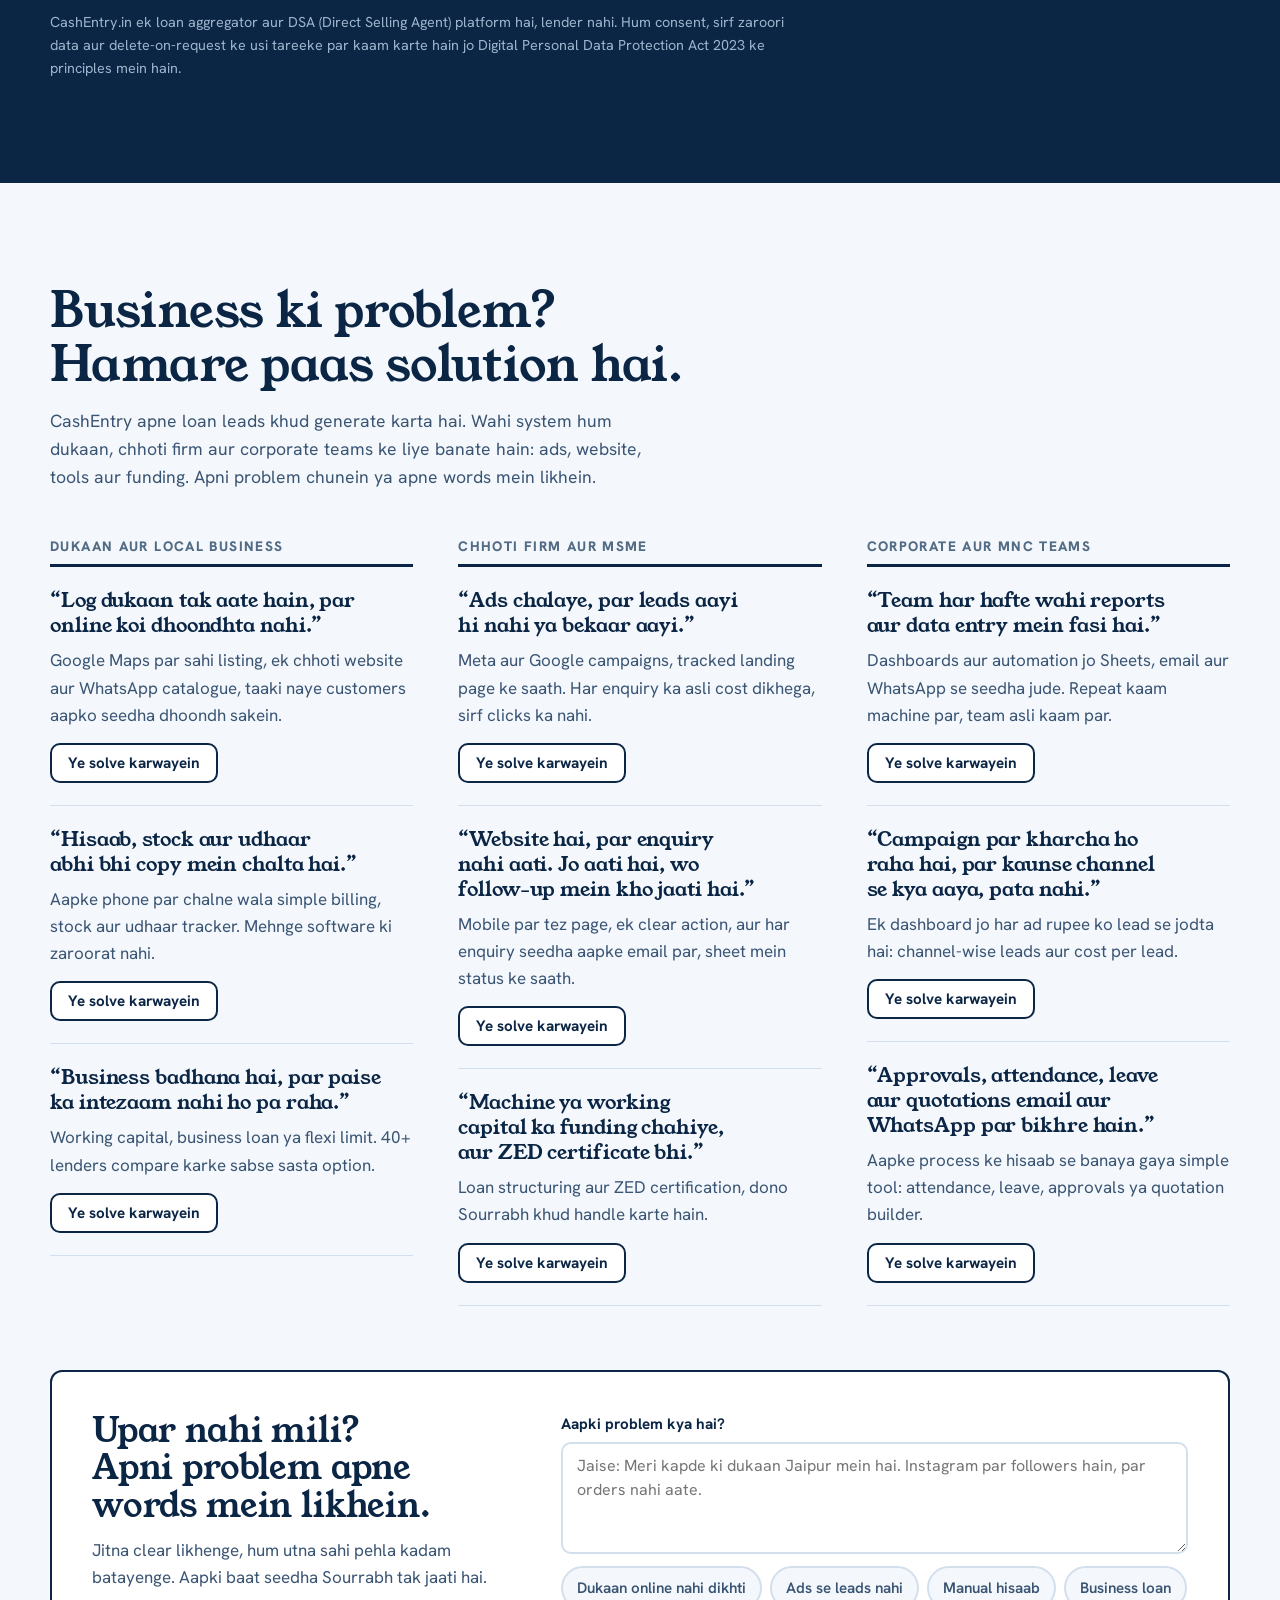
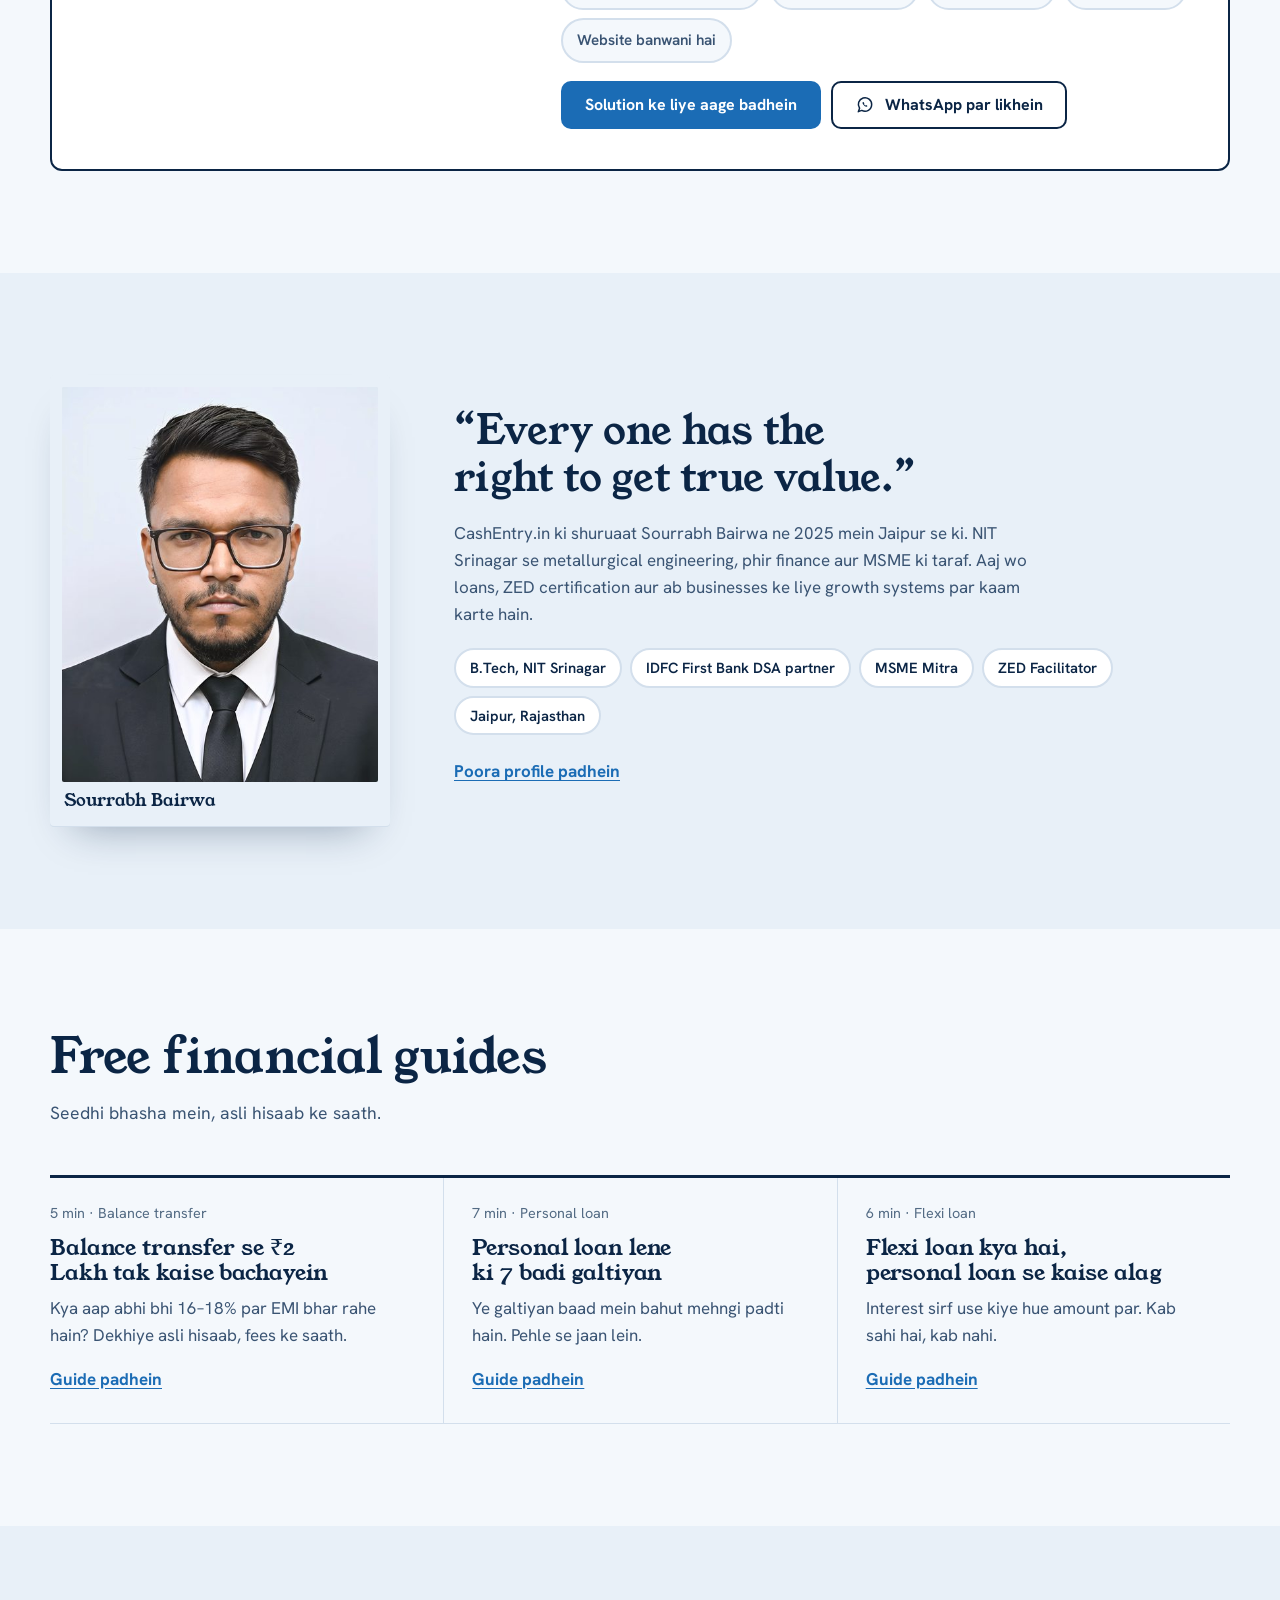
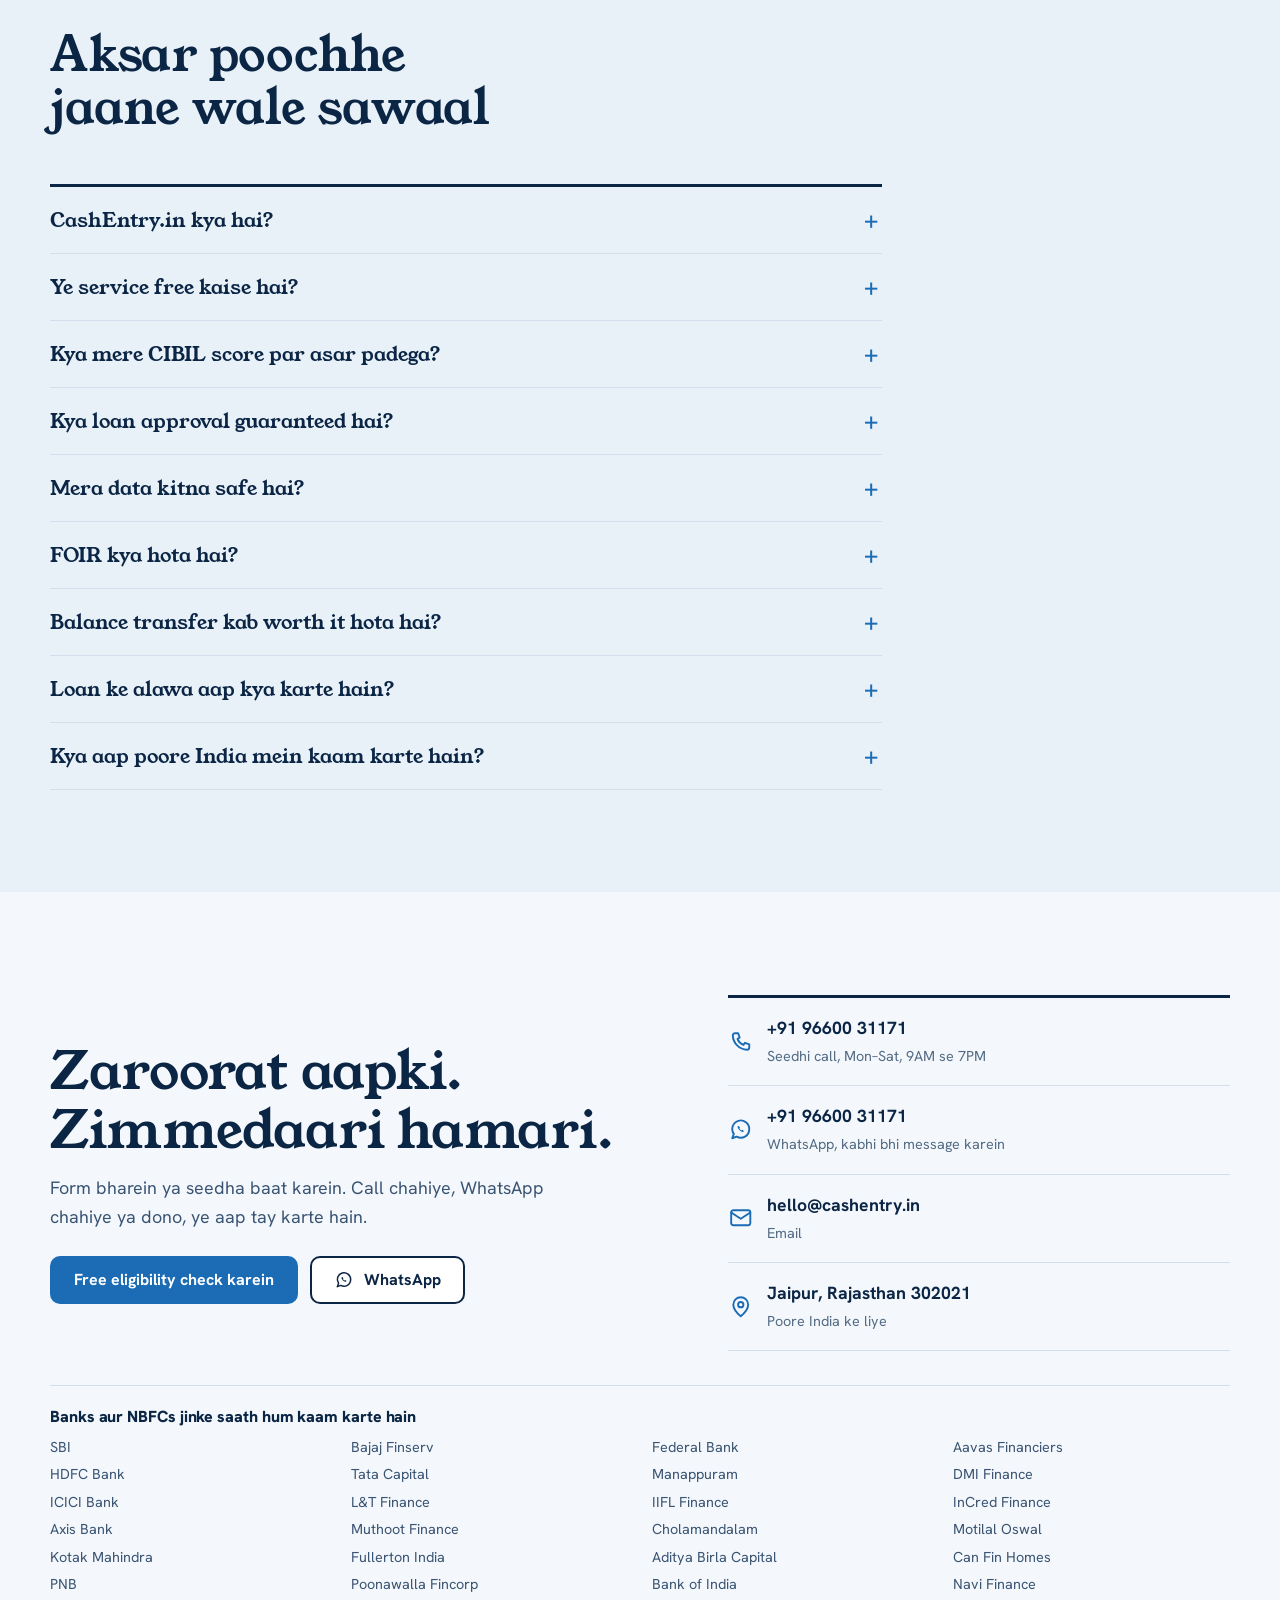
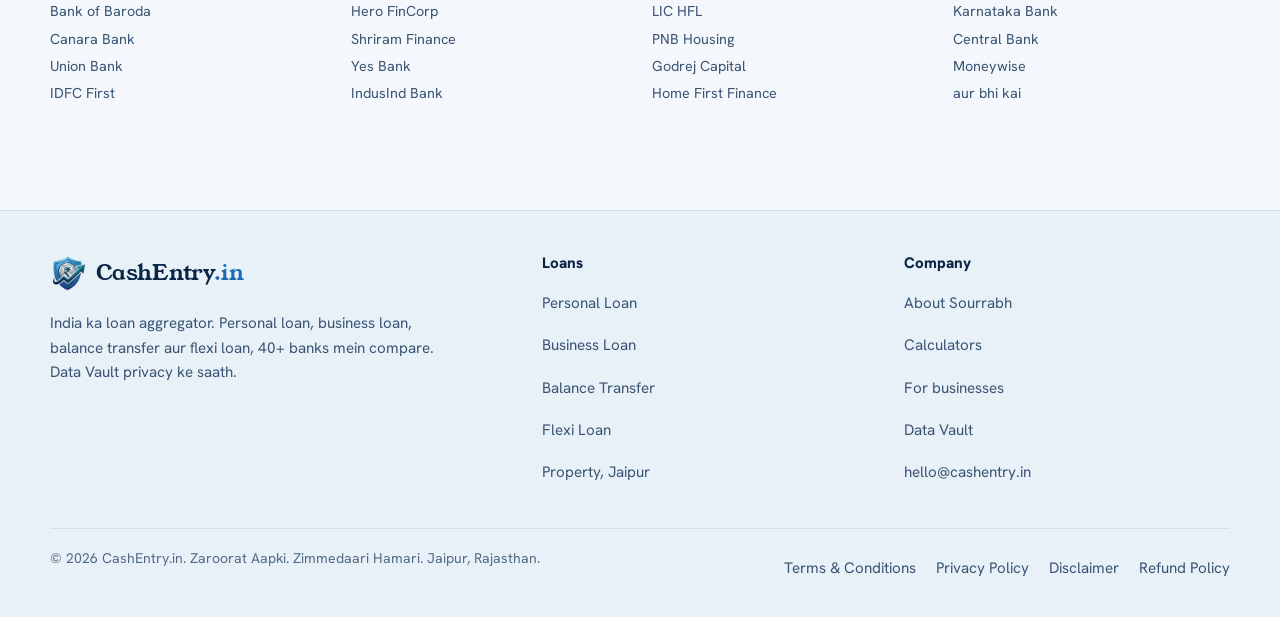
==== commit 73cd4990: "Add files via upload" ====
--- a/index.html
+++ b/index.html
@@ -1,1906 +1,2219 @@
 <!DOCTYPE html>
-<html lang="en">
+<html lang="en-IN">
 <head>
-<meta charset="UTF-8">
-<meta name="viewport" content="width=device-width, initial-scale=1.0">
-<title>CashEntry.in | Zaroorat Aapki. Zimmedaari Hamari. | Best Loan Deals India</title> 
+<meta charset="utf-8">
+<meta name="viewport" content="width=device-width, initial-scale=1">
+<title>CashEntry.in | Compare Personal, Business & Balance Transfer Loans</title>
+<meta name="description" content="Compare personal, business and balance transfer loans across 40+ banks. Free EMI calculators. Plus ads, websites and tools for shops, small firms and corporates.">
+<meta name="robots" content="index, follow, max-image-preview:large">
+<meta name="author" content="CashEntry.in">
+<meta name="theme-color" content="#1B6CB5">
+<link rel="canonical" href="https://cashentry.in/">
 <link rel="icon" type="image/png" href="favicon.png">
 <link rel="apple-touch-icon" href="favicon.png">
-<meta name="description" content="Secure the lowest interest rates on personal loans, business loans, and balance transfers. CashEntry.in serves top Indian hubs including Mumbai, Delhi, Bangalore, Hyderabad, and Jaipur. Calculate your EMI & eligibility instantly online.">
-<meta name="keywords" content="cashentry, personal loan mumbai, business loan delhi, loan compare bangalore, flexi loan hyderabad, lowest interest rate chennai, EMI calculator pune, FOIR calculator kolkata, loan dsa jaipur, instant business loan ahmedabad, finance consultant lucknow, online loan application india">
-<meta name="robots" content="index, follow">
-   <!-- SEO META TAGS -->
-    <meta name="author" content="CashEntry.in">
-    <meta name="robots" content="index, follow, max-image-preview:large">
-    <meta name="theme-color" content="#0d8ecf">
-    <meta name="mobile-web-app-capable" content="yes">
-    <meta name="apple-mobile-web-app-capable" content="yes">
-    <meta name="apple-mobile-web-app-title" content="CashEntry.in">
-    <link rel="canonical" href="https://cashentry.in/">
-     <!-- GEO TARGETING -->
-    <meta name="geo.region" content="IN">
-    <meta name="geo.placename" content="New Delhi,Mumbai,Bangalore,Chennai,Kolkata,Hyderabad,Pune,Ahmedabad,Jaipur,Lucknow,India">
-    <meta name="geo.position" content="26.9124;75.7873, 28.6448;77.2167, 19.0760;72.8774, 12.9724;77.5806,13.0674;80.2376,22.5726;88.3638,17.3871;78.4916,18.5167;73.8562,18.5167;73.8562,23.0338;72.5850,26.9220;75.7788,26.8500;80.9500">
-    <meta name="ICBM" content="26.9124;75.7873, 28.6448;77.2167, 19.0760;72.8774, 12.9724;77.5806,13.0674;80.2376,22.5726;88.3638,17.3871;78.4916,18.5167;73.8562,18.5167;73.8562,23.0338;72.5850,26.9220;75.7788,26.8500;80.9500">
-  <!-- OPEN GRAPH -->
-    <meta property="og:type" content="website">
-    <meta property="og:url" content="https://cashentry.in/">
-    <meta property="og:site_name" content="CashEntry.in">
-    <meta property="og:title" content="CashEntry.in | Zaroorat Aapki. Zimmedaari Hamari. | Best Loan Deals India">
-    <meta property="og:description" content="India ka trusted loan platform. Personal Loan, Business Loan, Balance Transfer, Flexi Loan at lowest rates from 40+ banks. Free EMI and FOIR Calculator. Data Vault protected.">
-    <meta property="og:image" content="https://cashentry.in/cashentry_logo.png">
-    <meta property="og:locale" content="en_IN">
-  
-   <!-- SCHEMA MARKUP -->
-    <script type="application/ld+json">
+<meta name="geo.region" content="IN-RJ">
+<meta name="geo.placename" content="Jaipur">
+<meta property="og:type" content="website">
+<meta property="og:url" content="https://cashentry.in/">
+<meta property="og:site_name" content="CashEntry.in">
+<meta property="og:title" content="CashEntry.in | Compare Personal, Business & Balance Transfer Loans">
+<meta property="og:description" content="Compare personal, business and balance transfer loans across 40+ banks. Free EMI calculators. Plus ads, websites and tools for shops, small firms and corporates.">
+<meta property="og:image" content="https://cashentry.in/favicon.png">
+<meta property="og:locale" content="en_IN">
+<meta name="twitter:card" content="summary">
+<script type="application/ld+json">
+{
+ "@context": "https://schema.org",
+ "@graph": [
+  {
+   "@type": "FinancialService",
+   "name": "CashEntry.in",
+   "url": "https://cashentry.in",
+   "logo": "https://cashentry.in/favicon.png",
+   "image": "https://cashentry.in/favicon.png",
+   "description": "Loan aggregator and DSA platform. Compare personal loans, business loans, balance transfers and flexi loans across 40+ banks and NBFCs.",
+   "slogan": "Zaroorat Aapki. Zimmedaari Hamari.",
+   "email": "hello@cashentry.in",
+   "telephone": "+919660031171",
+   "address": {
+    "@type": "PostalAddress",
+    "addressLocality": "Jaipur",
+    "addressRegion": "Rajasthan",
+    "postalCode": "302021",
+    "addressCountry": "IN"
+   },
+   "geo": {
+    "@type": "GeoCoordinates",
+    "latitude": 26.9124,
+    "longitude": 75.7873
+   },
+   "openingHoursSpecification": {
+    "@type": "OpeningHoursSpecification",
+    "dayOfWeek": [
+     "Monday",
+     "Tuesday",
+     "Wednesday",
+     "Thursday",
+     "Friday",
+     "Saturday"
+    ],
+    "opens": "09:00",
+    "closes": "19:00"
+   },
+   "areaServed": {
+    "@type": "Country",
+    "name": "India"
+   },
+   "serviceType": [
+    "Personal Loan",
+    "Business Loan",
+    "Balance Transfer",
+    "Flexi Loan",
+    "Loan Aggregator",
+    "DSA Services",
+    "Lead generation campaigns",
+    "Website development",
+    "Business tools and automation",
+    "MSME consulting"
+   ],
+   "sameAs": [
+    "https://instagram.com/thesourrabhbairwa"
+   ]
+  },
+  {
+   "@type": "FAQPage",
+   "mainEntity": [
     {
-      "@context": "https://schema.org",
-      "@graph": [
-        {
-          "@type": "FinancialService",
-          "name": "CashEntry.in",
-          "url": "https://cashentry.in",
-          "logo": "https://cashentry.in/cashentry_logo.png",
-          "description": "India ka trusted loan aggregator. Personal Loan, Business Loan, Balance Transfer and Flexi Loan at lowest rates from 40 plus banks and NBFCs.",
-          "slogan": "Zaroorat Aapki. Zimmedaari Hamari.",
-          "email": "hello@cashentry.in",
-          "telephone": "+919660031171",
-          "address": {
-            "@type": "PostalAddress",
-            "addressLocality": "Jaipur",
-            "addressRegion": "Rajasthan",
-            "postalCode": "302021",
-            "addressCountry": "IN"
-          },
-          "geo": {
-            "@type": "GeoCoordinates",
-            "latitude": 26.9124,
-            "longitude": 75.7873
-          },
-          "openingHoursSpecification": {
-            "@type": "OpeningHoursSpecification",
-            "dayOfWeek": ["Monday","Tuesday","Wednesday","Thursday","Friday","Saturday"],
-            "opens": "09:00",
-            "closes": "19:00"
-          },
-          "areaServed": {"@type": "Country", "name": "India"},
-          "serviceType": ["Personal Loan","Business Loan","Balance Transfer","Flexi Loan","Loan Aggregator","DSA Services"]
-        },
-        {
-          "@type": "FAQPage",
-          "mainEntity": [
-            {
-              "@type": "Question",
-              "name": "What is CashEntry.in?",
-              "acceptedAnswer": {
-                "@type": "Answer",
-                "text": "CashEntry.in is India trusted loan aggregator. We compare Personal Loans, Business Loans, Balance Transfers and Flexi Loans across 40 plus banks and NBFCs to find you the best deal at lowest interest rates."
-              }
-            },
-            {
-              "@type": "Question",
-              "name": "Is CashEntry.in service free?",
-              "acceptedAnswer": {
-                "@type": "Answer",
-                "text": "Yes, CashEntry.in service is completely free for customers. We never charge any fee from loan applicants."
-              }
-            },
-            {
-              "@type": "Question",
-              "name": "Is my data safe with CashEntry.in?",
-              "acceptedAnswer": {
-                "@type": "Answer",
-                "text": "Yes, CashEntry.in follows strict Data Vault policy. We never sell your data to third parties. Your data is shared only with the lender you choose."
-              }
-            },
-            {
-              "@type": "Question",
-              "name": "What loans does CashEntry.in offer?",
-              "acceptedAnswer": {
-                "@type": "Answer",
-                "text": "CashEntry.in offers Personal Loan, Business Loan, Balance Transfer and Flexi Loan across 40 plus banks."
-              }
-            },
-            {
-              "@type": "Question",
-              "name": "What is FOIR in loan eligibility?",
-              "acceptedAnswer": {
-                "@type": "Answer",
-                "text": "FOIR means Fixed Obligation to Income Ratio. Formula is Total EMIs divided by Income multiplied by 100. Below 50 percent means you are eligible for a loan."
-              }
-            },
-            {
-              "@type": "Question",
-              "name": "What is Balance Transfer?",
-              "acceptedAnswer": {
-                "@type": "Answer",
-                "text": "Balance Transfer means moving your existing loan to a bank offering lower interest rate. This reduces your monthly EMI and saves money over remaining tenure."
-              }
-            }
-          ]
-        }
-      ]
+     "@type": "Question",
+     "name": "CashEntry.in kya hai?",
+     "acceptedAnswer": {
+      "@type": "Answer",
+      "text": "CashEntry.in ek loan aggregator aur DSA (Direct Selling Agent) platform hai. Hum khud loan nahi dete. Hum aapki profile ke hisaab se 40+ banks aur NBFCs compare karke best offers dikhate hain: personal loan, business loan, balance transfer aur flexi loan."
+     }
+    },
+    {
+     "@type": "Question",
+     "name": "Ye service free kaise hai?",
+     "acceptedAnswer": {
+      "@type": "Answer",
+      "text": "Aapse hum koi fee nahi lete: na consultation, na processing. Jab loan disburse hota hai, tab lender hume commission deta hai. Agar koi CashEntry.in ke naam par paise maange, to hello@cashentry.in par turant report karein."
+     }
+    },
+    {
+     "@type": "Question",
+     "name": "Kya mere CIBIL score par asar padega?",
+     "acceptedAnswer": {
+      "@type": "Answer",
+      "text": "Hamare eligibility check se aapka score nahi girta. Jab aap kisi ek lender ko formally apply karte hain, tab wo apni credit inquiry karta hai. Isiliye hum kai banks mein ek saath apply karne se bachate hain, kyunki har hard inquiry score par asar daal sakti hai."
+     }
+    },
+    {
+     "@type": "Question",
+     "name": "Kya loan approval guaranteed hai?",
+     "acceptedAnswer": {
+      "@type": "Answer",
+      "text": "Nahi. Approval, rate aur terms lender tay karta hai, aapki credit profile, income aur KYC ke hisaab se. Hum aapko sahi lender tak pahunchne mein madad karte hain, approval ki guarantee nahi dete."
+     }
+    },
+    {
+     "@type": "Question",
+     "name": "Mera data kitna safe hai?",
+     "acceptedAnswer": {
+      "@type": "Answer",
+      "text": "Aapka data sirf CashEntry.in ke paas rehta hai aur sirf usi lender ko jaata hai jise aap approve karte hain. Hum use kisi third-party marketing company ko nahi bechte. WhatsApp par \"DELETE MY DATA\" bhejne par 48 ghante mein data permanently delete ho jaata hai."
+     }
+    },
+    {
+     "@type": "Question",
+     "name": "FOIR kya hota hai?",
+     "acceptedAnswer": {
+      "@type": "Answer",
+      "text": "FOIR ka matlab Fixed Obligation to Income Ratio. Formula: total monthly EMIs ÷ monthly income × 100. Zyada tar lenders 50–70% tak ki limit rakhte hain. FOIR jitna kam, approval ke chance utne behtar."
+     }
+    },
+    {
+     "@type": "Question",
+     "name": "Balance transfer kab worth it hota hai?",
+     "acceptedAnswer": {
+      "@type": "Answer",
+      "text": "Jab naye aur purane rate mein 2% ya usse zyada ka farak ho, baaki tenure 12 mahine se zyada ho, aur processing fee aur foreclosure charges bachat se kam hon. Hamara balance transfer calculator transfer ka kharcha ghata kar net bachat aur break-even mahine batata hai."
+     }
+    },
+    {
+     "@type": "Question",
+     "name": "Loan ke alawa aap kya karte hain?",
+     "acceptedAnswer": {
+      "@type": "Answer",
+      "text": "Loan CashEntry ka core kaam hai. Iske saath hum dukaan, chhoti firm aur corporate teams ke liye ads, website aur business tools bhi banate hain. Apni problem \"For businesses\" section mein likhein, hum batayenge pehla kadam kya hoga."
+     }
+    },
+    {
+     "@type": "Question",
+     "name": "Kya aap poore India mein kaam karte hain?",
+     "acceptedAnswer": {
+      "@type": "Answer",
+      "text": "Haan. Hum Jaipur, Rajasthan se kaam karte hain aur poore India mein loan services dete hain. Property help abhi Jaipur aur aas-paas ke liye hai."
+     }
     }
-    </script>
-  
+   ]
+  }
+ ]
+}
+</script>
 <link rel="preconnect" href="https://fonts.googleapis.com">
-<link href="https://fonts.googleapis.com/css2?family=Sora:wght@300;400;500;600;700;800&family=Playfair+Display:wght@700;900&display=swap" rel="stylesheet">
+<link rel="preconnect" href="https://fonts.gstatic.com" crossorigin>
+<link rel="stylesheet" href="https://fonts.googleapis.com/css2?family=Hanken+Grotesk:wght@400;500;600;700;800&family=Noto+Serif+Devanagari:wght@400&family=Young+Serif&display=swap">
 <style>
-*{margin:0;padding:0;box-sizing:border-box;}
+/* ---------------------------------------------------------------
+   CashEntry.in v2
+   Concept: an honest ledger. Ruled paper, a printed rate slip,
+   one dark "vault" section. Everything else stays quiet.
+   --------------------------------------------------------------- */
 :root{
-  --blue:#0d8ecf;--blue2:#0a6fa0;--blue3:#065480;
-  --dark:#071523;--dark2:#0a1f35;--dark3:#0d2845;
-  --gold:#c8a84b;--gold2:#e8c96a;
-  --white:#f0f8ff;--gray:rgba(240,248,255,0.55);
-  --border:rgba(13,142,207,0.2);--card:rgba(10,31,53,0.8);
-  --green:#22c55e;--red:#ef4444;
-}
-html{scroll-behavior:smooth;}
-body{font-family:'Sora',sans-serif;background:var(--dark);color:var(--white);overflow-x:hidden;}
-::-webkit-scrollbar{width:3px;}
-::-webkit-scrollbar-track{background:var(--dark);}
-::-webkit-scrollbar-thumb{background:var(--blue);border-radius:3px;}
-
-/* WHATSAPP FLOAT */
-.float-wa{position:fixed;bottom:28px;right:28px;z-index:9999;width:58px;height:58px;background:var(--green);border-radius:50%;display:flex;align-items:center;justify-content:center;font-size:26px;box-shadow:0 8px 32px rgba(34,197,94,0.5);text-decoration:none;animation:bounce 3s ease-in-out infinite;}
-@keyframes bounce{0%,100%{transform:translateY(0);}50%{transform:translateY(-8px);}}
-
-/* WA CHAT BUBBLE */
-.wa-bubble{position:fixed;bottom:95px;right:20px;z-index:9998;background:white;border-radius:16px 16px 4px 16px;padding:12px 16px;box-shadow:0 8px 32px rgba(0,0,0,0.3);max-width:220px;display:none;}
-.wa-bubble.show{display:block;animation:fadeIn 0.3s ease;}
-@keyframes fadeIn{from{opacity:0;transform:scale(0.8);}to{opacity:1;transform:scale(1);}}
-.wa-bubble-text{font-size:13px;color:#1e3a5f;font-weight:600;margin-bottom:6px;}
-.wa-bubble-sub{font-size:11px;color:#666;}
-.wa-bubble::after{content:'';position:absolute;bottom:-8px;right:20px;width:0;height:0;border-left:8px solid transparent;border-right:0;border-top:8px solid white;}
-
-/* TOP BAR */
-.top-bar{height:3px;background:linear-gradient(90deg,var(--blue3),var(--blue),#64d2ff,var(--blue),var(--blue3));background-size:300%;animation:shimmer 4s infinite linear;}
-@keyframes shimmer{0%{background-position:0%;}100%{background-position:300%;}}
-
-/* NAV */
-nav{position:fixed;top:3px;left:0;right:0;z-index:1000;background:rgba(7,21,35,0.96);backdrop-filter:blur(24px);border-bottom:1px solid var(--border);padding:0 5%;display:flex;align-items:center;justify-content:space-between;height:65px;}
-.logo-wrap{display:flex;align-items:center;text-decoration:none;gap:4px;}
-.logo-img{height:34px;width:auto;max-width:170px;object-fit:contain;display:block;}
-.nav-links{display:flex;gap:22px;list-style:none;}
-.nav-links a{color:var(--gray);text-decoration:none;font-size:12px;font-weight:500;transition:color 0.3s;}
-.nav-links a:hover{color:var(--blue);}
-.nav-btn{background:linear-gradient(135deg,var(--blue),var(--blue2));color:var(--white);padding:10px 20px;border-radius:100px;font-weight:700;font-size:12px;text-decoration:none;box-shadow:0 4px 16px rgba(13,142,207,0.3);transition:all 0.3s;}
-.nav-btn:hover{transform:translateY(-1px);box-shadow:0 8px 24px rgba(13,142,207,0.5);}
-
-/* HERO */
-.hero{min-height:100vh;padding:100px 5% 80px;display:grid;grid-template-columns:1.1fr 0.9fr;gap:52px;align-items:center;position:relative;overflow:hidden;}
-.hero-bg{position:absolute;inset:0;background:radial-gradient(ellipse 60% 50% at 75% 45%,rgba(13,142,207,0.08) 0%,transparent 70%),radial-gradient(ellipse 40% 60% at 10% 70%,rgba(10,31,53,0.5) 0%,transparent 60%);}
-.hero-grid{position:absolute;inset:0;background-image:linear-gradient(rgba(13,142,207,0.04) 1px,transparent 1px),linear-gradient(90deg,rgba(13,142,207,0.04) 1px,transparent 1px);background-size:52px 52px;}
-.hero-content{position:relative;z-index:2;}
-.badge{display:inline-flex;align-items:center;gap:8px;background:rgba(13,142,207,0.1);border:1px solid rgba(13,142,207,0.25);border-radius:100px;padding:7px 16px;margin-bottom:20px;}
-.badge-dot{width:7px;height:7px;background:var(--blue);border-radius:50%;animation:bdot 1.8s infinite;}
-@keyframes bdot{0%,100%{opacity:1;}50%{opacity:0.3;}}
-.badge span{font-size:11px;color:#64d2ff;font-weight:600;letter-spacing:1px;text-transform:uppercase;}
-.hero h1{font-family:'Playfair Display',serif;font-size:46px;line-height:1.1;margin-bottom:8px;}
-.hero h1 .blue{color:var(--blue);}
-.hindi-tag{font-size:17px;color:var(--gold2);margin-bottom:16px;font-style:italic;}
-.hero-sub{font-size:14px;color:var(--gray);line-height:1.8;margin-bottom:20px;max-width:480px;}
-.vault-badge{display:inline-flex;align-items:center;gap:8px;background:rgba(34,197,94,0.08);border:1px solid rgba(34,197,94,0.2);border-radius:10px;padding:10px 16px;margin-bottom:24px;font-size:12px;color:#86efac;font-weight:600;}
-.hero-btns{display:flex;gap:12px;flex-wrap:wrap;margin-bottom:36px;}
-.btn-blue{background:linear-gradient(135deg,var(--blue),var(--blue2));color:var(--white);padding:13px 26px;border-radius:100px;font-weight:700;font-size:13px;text-decoration:none;display:inline-flex;align-items:center;gap:8px;box-shadow:0 8px 28px rgba(13,142,207,0.35);transition:all 0.3s;}
-.btn-blue:hover{transform:translateY(-2px);box-shadow:0 12px 36px rgba(13,142,207,0.5);}
-.btn-ghost{background:rgba(255,255,255,0.05);border:1px solid var(--border);color:var(--white);padding:13px 26px;border-radius:100px;font-weight:600;font-size:13px;text-decoration:none;display:inline-flex;align-items:center;gap:8px;transition:all 0.3s;}
-.btn-ghost:hover{background:rgba(13,142,207,0.1);border-color:var(--blue);color:#64d2ff;}
-.hero-stats{display:flex;gap:32px;}
-.stat-val{font-family:'Playfair Display',serif;font-size:26px;color:var(--blue);}
-.stat-lbl{font-size:10px;color:var(--gray);margin-top:3px;}
-
-/* FORM CARD */
-.form-wrap{position:relative;z-index:2;}
-.form-card{background:rgba(7,21,35,0.92);border:1px solid rgba(13,142,207,0.22);border-radius:20px;padding:26px;backdrop-filter:blur(32px);box-shadow:0 40px 80px rgba(0,0,0,0.5);}
-.form-bar{height:3px;border-radius:3px;background:linear-gradient(90deg,var(--blue),#64d2ff,var(--blue));margin-bottom:18px;}
-.form-heading{font-family:'Playfair Display',serif;font-size:18px;margin-bottom:3px;}
-.form-sub{font-size:11px;color:var(--gray);margin-bottom:14px;}
-.fg{margin-bottom:10px;}
-.fg label{display:block;font-size:10px;font-weight:700;color:#64d2ff;margin-bottom:5px;text-transform:uppercase;letter-spacing:0.8px;}
-.fg input,.fg select{width:100%;background:rgba(255,255,255,0.04);border:1px solid rgba(13,142,207,0.15);border-radius:9px;padding:10px 12px;color:var(--white);font-size:12px;font-family:'Sora',sans-serif;outline:none;transition:border-color 0.3s;}
-.fg select option{background:#0a1f35;}
-.fg input:focus,.fg select:focus{border-color:var(--blue);}
-.fg input::placeholder{color:rgba(240,248,255,0.2);}
-.frow{display:grid;grid-template-columns:1fr 1fr;gap:9px;}
-.copts{display:grid;grid-template-columns:1fr 1fr;gap:6px;margin-top:4px;}
-.copt{display:flex;align-items:center;gap:7px;background:rgba(255,255,255,0.03);border:1px solid rgba(13,142,207,0.1);border-radius:9px;padding:8px 10px;cursor:pointer;transition:all 0.25s;}
-.copt.active{border-color:var(--blue);background:rgba(13,142,207,0.08);}
-.copt.nocall.active{border-color:var(--red);background:rgba(239,68,68,0.06);}
-.copt-icon{font-size:14px;}
-.copt-t{font-size:10px;font-weight:700;}
-.copt-s{font-size:9px;color:var(--gray);}
-.dmini{background:rgba(13,142,207,0.04);border:1px solid rgba(13,142,207,0.1);border-radius:9px;padding:10px;margin:9px 0;}
-.dmini-t{font-size:10px;font-weight:700;color:#64d2ff;margin-bottom:6px;}
-.dmini-r{display:flex;gap:6px;font-size:9px;color:var(--gray);margin-bottom:3px;line-height:1.4;}
-.consents{display:flex;flex-direction:column;gap:6px;margin:9px 0;}
-.crow{display:flex;align-items:flex-start;gap:7px;}
-.crow input{accent-color:var(--blue);width:13px;height:13px;flex-shrink:0;margin-top:2px;cursor:pointer;}
-.crow span{font-size:10px;color:var(--gray);line-height:1.5;}
-.sbtn{width:100%;background:linear-gradient(135deg,var(--blue),var(--blue2));border:none;border-radius:10px;padding:13px;color:var(--white);font-size:14px;font-weight:700;font-family:'Sora',sans-serif;cursor:pointer;margin-top:6px;box-shadow:0 8px 24px rgba(13,142,207,0.25);transition:all 0.3s;}
-.sbtn:hover{transform:translateY(-2px);box-shadow:0 12px 32px rgba(13,142,207,0.4);}
-.sbtn:disabled{opacity:0.7;cursor:not-allowed;transform:none;}
-.fnote{font-size:9px;color:rgba(240,248,255,0.25);text-align:center;margin-top:7px;}
-.stop-strip{display:flex;align-items:center;gap:9px;background:rgba(239,68,68,0.05);border:1px solid rgba(239,68,68,0.12);border-radius:9px;padding:10px;margin-top:10px;}
-.stop-text{font-size:10px;color:var(--gray);flex:1;line-height:1.5;}
-.stop-text strong{color:#fca5a5;}
-.stop-btn{background:rgba(239,68,68,0.1);border:1px solid rgba(239,68,68,0.2);color:#fca5a5;padding:5px 10px;border-radius:100px;font-size:9px;font-weight:700;text-decoration:none;white-space:nowrap;}
-
-/* FORM STATUS */
-.form-status{display:none;text-align:center;padding:16px;border-radius:10px;margin-top:10px;font-size:13px;font-weight:600;}
-.form-status.success{background:rgba(34,197,94,0.1);border:1px solid rgba(34,197,94,0.2);color:#86efac;display:block;}
-.form-status.error{background:rgba(239,68,68,0.1);border:1px solid rgba(239,68,68,0.2);color:#fca5a5;display:block;}
-
-/* SECTIONS */
-.sec{padding:88px 5%;}
-.sec-alt{padding:88px 5%;background:rgba(10,31,53,0.4);}
-.slabel{font-size:10px;text-transform:uppercase;letter-spacing:3px;color:var(--blue);font-weight:700;margin-bottom:10px;text-align:center;}
-.stitle{font-family:'Playfair Display',serif;font-size:34px;text-align:center;margin-bottom:10px;line-height:1.15;}
-.stitle .b{color:var(--blue);}
-.stitle .g{color:var(--gold2);}
-.ssub{font-size:14px;color:var(--gray);text-align:center;max-width:520px;margin:0 auto 50px;line-height:1.8;}
-
-/* PRODUCTS */
-.products-grid{display:grid;grid-template-columns:repeat(2,1fr);gap:22px;}
-.prod-card{background:var(--card);border:1px solid rgba(13,142,207,0.1);border-radius:20px;padding:28px 24px;transition:all 0.4s;position:relative;overflow:hidden;}
-.prod-card::before{content:'';position:absolute;top:0;left:0;right:0;height:3px;background:linear-gradient(90deg,var(--blue),#64d2ff);opacity:0;transition:opacity 0.3s;}
-.prod-card:hover{border-color:rgba(13,142,207,0.3);transform:translateY(-6px);box-shadow:0 24px 60px rgba(0,0,0,0.3);background:rgba(13,142,207,0.06);}
-.prod-card:hover::before{opacity:1;}
-.prod-icon{font-size:36px;margin-bottom:14px;display:block;}
-.prod-name{font-family:'Playfair Display',serif;font-size:20px;font-weight:700;margin-bottom:5px;}
-.prod-rate{color:#64d2ff;font-size:11px;font-weight:600;margin-bottom:10px;}
-.prod-desc{font-size:12px;color:var(--gray);line-height:1.7;margin-bottom:14px;}
-.prod-feats{list-style:none;display:flex;flex-direction:column;gap:6px;}
-.prod-feats li{font-size:11px;color:rgba(240,248,255,0.65);display:flex;align-items:center;gap:7px;}
-.prod-feats li::before{content:'✓';color:var(--blue);font-weight:700;}
-.flexi-visual{background:rgba(13,142,207,0.05);border:1px solid rgba(13,142,207,0.15);border-radius:12px;padding:16px;margin-top:14px;}
-.flexi-title{font-size:10px;font-weight:700;color:#64d2ff;margin-bottom:10px;text-transform:uppercase;letter-spacing:1px;}
-.flexi-bar-label{display:flex;justify-content:space-between;font-size:9px;color:var(--gray);margin-bottom:4px;}
-.flexi-bar-bg{height:10px;background:rgba(255,255,255,0.08);border-radius:100px;overflow:hidden;}
-.flexi-bar-fill{height:100%;border-radius:100px;background:linear-gradient(90deg,var(--blue),#64d2ff);width:40%;}
-.flexi-note{font-size:10px;color:#86efac;margin-top:8px;font-weight:600;}
-
-/* HOW IT WORKS */
-.steps-grid{display:grid;grid-template-columns:repeat(5,1fr);gap:16px;margin-top:50px;position:relative;}
-.steps-grid::before{content:'';position:absolute;top:36px;left:10%;right:10%;height:1px;background:linear-gradient(90deg,transparent,var(--blue),transparent);}
-.step{text-align:center;}
-.step-n{width:72px;height:72px;border-radius:50%;background:rgba(13,142,207,0.1);border:1px solid rgba(13,142,207,0.25);display:flex;align-items:center;justify-content:center;margin:0 auto 16px;font-family:'Playfair Display',serif;font-size:24px;font-weight:900;color:var(--blue);}
-.step-t{font-size:13px;font-weight:700;margin-bottom:6px;}
-.step-d{font-size:11px;color:var(--gray);line-height:1.6;}
-
-/* CALCULATORS */
-.calc-tabs{display:flex;gap:8px;justify-content:center;margin-bottom:36px;flex-wrap:wrap;}
-.calc-tab{background:rgba(255,255,255,0.04);border:1px solid rgba(13,142,207,0.15);border-radius:100px;padding:10px 20px;font-size:12px;font-weight:600;color:var(--gray);cursor:pointer;transition:all 0.3s;}
-.calc-tab.active{background:linear-gradient(135deg,var(--blue),var(--blue2));color:var(--white);border-color:transparent;box-shadow:0 4px 16px rgba(13,142,207,0.3);}
-.calc-panel{display:none;}
-.calc-panel.active{display:block;}
-.calc-card{background:var(--card);border:1px solid rgba(13,142,207,0.15);border-radius:20px;padding:36px;max-width:780px;margin:0 auto;}
-.calc-title{font-family:'Playfair Display',serif;font-size:22px;margin-bottom:5px;}
-.calc-sub{font-size:12px;color:var(--gray);margin-bottom:24px;line-height:1.6;}
-.calc-grid{display:grid;grid-template-columns:1fr 1fr;gap:14px;margin-bottom:20px;}
-.calc-fg label{display:block;font-size:10px;font-weight:700;color:#64d2ff;margin-bottom:5px;text-transform:uppercase;letter-spacing:0.8px;}
-.calc-fg input,.calc-fg select{width:100%;background:rgba(255,255,255,0.05);border:1px solid rgba(13,142,207,0.2);border-radius:10px;padding:12px 14px;color:var(--white);font-size:13px;font-family:'Sora',sans-serif;outline:none;transition:border-color 0.3s;}
-.calc-fg input:focus{border-color:var(--blue);}
-.calc-fg input::placeholder{color:rgba(240,248,255,0.2);}
-.calc-btn{background:linear-gradient(135deg,var(--blue),var(--blue2));border:none;border-radius:10px;padding:13px 28px;color:var(--white);font-size:13px;font-weight:700;font-family:'Sora',sans-serif;cursor:pointer;box-shadow:0 8px 24px rgba(13,142,207,0.3);transition:all 0.3s;}
-.calc-btn:hover{transform:translateY(-2px);box-shadow:0 12px 32px rgba(13,142,207,0.45);}
-.calc-result{background:linear-gradient(135deg,rgba(13,142,207,0.1),rgba(13,142,207,0.04));border:1px solid rgba(13,142,207,0.2);border-radius:14px;padding:24px;margin-top:20px;display:none;}
-.calc-result.show{display:block;}
-.result-grid{display:grid;grid-template-columns:repeat(3,1fr);gap:14px;}
-.result-item{text-align:center;}
-.result-val{font-family:'Playfair Display',serif;font-size:20px;font-weight:700;color:var(--blue);}
-.result-lbl{font-size:10px;color:var(--gray);margin-top:4px;}
-.result-highlight{background:linear-gradient(135deg,rgba(34,197,94,0.1),rgba(34,197,94,0.04));border:1px solid rgba(34,197,94,0.2);border-radius:12px;padding:16px;margin-top:14px;text-align:center;}
-.result-highlight .val{font-family:'Playfair Display',serif;font-size:26px;color:#86efac;font-weight:700;}
-.result-highlight .lbl{font-size:11px;color:var(--gray);margin-top:4px;}
-.foir-badge{display:inline-block;padding:7px 18px;border-radius:100px;font-size:13px;font-weight:700;margin-top:10px;}
-.foir-low{background:rgba(34,197,94,0.15);border:1px solid rgba(34,197,94,0.3);color:#86efac;}
-.foir-high{background:rgba(239,68,68,0.15);border:1px solid rgba(239,68,68,0.3);color:#fca5a5;}
-.foir-bar-bg{height:14px;background:rgba(255,255,255,0.08);border-radius:100px;overflow:hidden;position:relative;margin-top:14px;}
-.foir-bar-fill{height:100%;border-radius:100px;transition:width 1s;}
-.foir-bar-marker{position:absolute;top:-3px;left:50%;transform:translateX(-50%);width:2px;height:20px;background:rgba(255,255,255,0.4);}
-.foir-label-row{display:flex;justify-content:space-between;font-size:9px;color:var(--gray);margin-top:4px;}
-
-/* DATA VAULT */
-.vault-grid{display:grid;grid-template-columns:1fr 1fr;gap:52px;align-items:center;margin-top:50px;}
-.vault-pills{display:flex;flex-direction:column;gap:12px;}
-.vault-pill{display:flex;align-items:flex-start;gap:13px;background:rgba(34,197,94,0.05);border:1px solid rgba(34,197,94,0.15);border-radius:13px;padding:15px 17px;}
-.vault-pill-icon{font-size:22px;flex-shrink:0;}
-.vault-pill-title{font-size:13px;font-weight:700;margin-bottom:3px;color:#86efac;}
-.vault-pill-desc{font-size:12px;color:var(--gray);line-height:1.6;}
-.vault-visual{background:rgba(7,21,35,0.9);border:1px solid rgba(34,197,94,0.2);border-radius:18px;padding:28px;text-align:center;}
-.vault-icon-big{font-size:60px;margin-bottom:14px;display:block;}
-.vault-visual-title{font-family:'Playfair Display',serif;font-size:20px;color:#86efac;margin-bottom:10px;}
-.vault-visual-desc{font-size:12px;color:var(--gray);line-height:1.7;margin-bottom:18px;}
-.vault-steps{display:flex;flex-direction:column;gap:9px;text-align:left;}
-.vault-step{display:flex;align-items:center;gap:11px;background:rgba(34,197,94,0.05);border-radius:9px;padding:9px 13px;}
-.vault-step-n{width:22px;height:22px;background:rgba(34,197,94,0.2);border-radius:50%;display:flex;align-items:center;justify-content:center;font-size:10px;font-weight:700;color:#86efac;flex-shrink:0;}
-.vault-step-t{font-size:11px;color:var(--gray);}
-.vault-step-t strong{color:var(--white);}
-
-/* VM */
-.vm-grid{display:grid;grid-template-columns:1fr 1fr;gap:22px;margin-top:50px;}
-.vm-card{border-radius:18px;padding:32px 26px;}
-.vm-v{background:linear-gradient(135deg,rgba(13,142,207,0.1),rgba(13,142,207,0.04));border:1px solid rgba(13,142,207,0.22);}
-.vm-m{background:linear-gradient(135deg,rgba(10,84,128,0.3),rgba(10,84,128,0.1));border:1px solid rgba(10,84,128,0.4);}
-.vm-icon{font-size:38px;margin-bottom:14px;display:block;}
-.vm-lbl{font-size:9px;text-transform:uppercase;letter-spacing:2.5px;color:#64d2ff;font-weight:700;margin-bottom:6px;}
-.vm-title{font-family:'Playfair Display',serif;font-size:20px;margin-bottom:10px;}
-.vm-text{font-size:12px;color:var(--gray);line-height:1.8;}
-.vm-text strong{color:#64d2ff;}
-.vm-tags{display:flex;flex-wrap:wrap;gap:6px;margin-top:13px;}
-.vm-tag{background:rgba(13,142,207,0.08);border:1px solid rgba(13,142,207,0.2);border-radius:100px;padding:4px 12px;font-size:10px;color:#64d2ff;font-weight:600;}
-
-/* BANKS */
-.banks-sec{padding:68px 5%;background:rgba(10,31,53,0.5);text-align:center;}
-.banks-sub{font-size:11px;text-transform:uppercase;letter-spacing:2px;color:var(--gray);margin-bottom:8px;}
-.banks-count{font-family:'Playfair Display',serif;font-size:30px;color:var(--blue);margin-bottom:28px;}
-.banks-wrap{display:flex;flex-wrap:wrap;justify-content:center;gap:9px;}
-.bank-chip{background:rgba(255,255,255,0.03);border:1px solid rgba(13,142,207,0.12);border-radius:100px;padding:7px 15px;font-size:11px;font-weight:600;color:rgba(240,248,255,0.65);transition:all 0.3s;cursor:pointer;}
-.bank-chip:hover{background:rgba(13,142,207,0.1);border-color:rgba(13,142,207,0.3);color:#64d2ff;}
-
-/* CONTACT */
-.contact-grid{display:grid;grid-template-columns:1fr 1fr;gap:22px;margin-top:50px;}
-.contact-card{border-radius:18px;padding:32px;transition:transform 0.3s;}
-.contact-card:hover{transform:translateY(-4px);}
-.call-card{background:linear-gradient(135deg,rgba(13,142,207,0.1),rgba(13,142,207,0.04));border:1px solid rgba(13,142,207,0.2);}
-.wa-card{background:linear-gradient(135deg,rgba(34,197,94,0.08),rgba(34,197,94,0.03));border:1px solid rgba(34,197,94,0.2);}
-.cc-icon{font-size:34px;margin-bottom:12px;display:block;}
-.cc-lbl{font-size:10px;text-transform:uppercase;letter-spacing:1.5px;color:var(--gray);margin-bottom:5px;}
-.cc-num{font-family:'Playfair Display',serif;font-size:22px;font-weight:700;margin-bottom:7px;}
-.cc-sub{font-size:12px;color:var(--gray);line-height:1.6;}
-.cc-badge{display:inline-block;margin-top:10px;border-radius:100px;padding:5px 13px;font-size:10px;font-weight:600;}
-.blue-badge{background:rgba(13,142,207,0.12);border:1px solid rgba(13,142,207,0.2);color:#64d2ff;}
-.green-badge{background:rgba(34,197,94,0.1);border:1px solid rgba(34,197,94,0.2);color:var(--green);}
-.no-call-box{background:rgba(255,255,255,0.02);border:1px solid rgba(255,255,255,0.06);border-radius:13px;padding:18px 22px;display:flex;align-items:center;gap:13px;margin-top:22px;}
-.no-call-text{font-size:12px;color:var(--gray);}
-.no-call-text strong{color:var(--white);}
-
-/* DATA RIGHTS */
-.dr-grid{display:grid;grid-template-columns:repeat(4,1fr);gap:16px;margin-top:50px;}
-.dr-card{background:var(--card);border:1px solid rgba(13,142,207,0.08);border-radius:15px;padding:22px 17px;text-align:center;transition:all 0.3s;}
-.dr-card:hover{border-color:rgba(13,142,207,0.2);transform:translateY(-4px);}
-.dr-icon{font-size:28px;margin-bottom:11px;display:block;}
-.dr-title{font-size:12px;font-weight:700;margin-bottom:6px;}
-.dr-desc{font-size:10px;color:var(--gray);line-height:1.6;margin-bottom:11px;}
-.dr-btn{display:inline-block;background:rgba(13,142,207,0.08);border:1px solid rgba(13,142,207,0.18);color:#64d2ff;padding:5px 11px;border-radius:100px;font-size:10px;font-weight:600;text-decoration:none;transition:all 0.3s;}
-.dr-btn:hover{background:rgba(13,142,207,0.18);}
-
-/* MODALS */
-.modal-overlay{display:none;position:fixed;inset:0;background:rgba(0,0,0,0.88);z-index:10000;align-items:flex-start;justify-content:center;padding:20px;overflow-y:auto;}
-.modal-overlay.show{display:flex;}
-.modal{background:var(--dark2);border:1px solid var(--border);border-radius:20px;padding:36px;max-width:720px;width:100%;margin:auto;position:relative;}
-.modal-close{position:absolute;top:16px;right:20px;background:rgba(255,255,255,0.1);border:none;border-radius:50%;width:32px;height:32px;color:var(--white);font-size:16px;cursor:pointer;display:flex;align-items:center;justify-content:center;transition:all 0.3s;}
-.modal-close:hover{background:rgba(239,68,68,0.2);color:#fca5a5;}
-.modal-title{font-family:'Playfair Display',serif;font-size:24px;color:var(--blue);margin-bottom:6px;}
-.modal-sub{font-size:12px;color:var(--gray);margin-bottom:24px;}
-.modal-body h3{font-size:15px;font-weight:700;color:#64d2ff;margin:20px 0 8px;}
-.modal-body p{font-size:12px;color:var(--gray);line-height:1.8;margin-bottom:10px;}
-.modal-body ul{padding-left:16px;}
-.modal-body ul li{font-size:12px;color:var(--gray);line-height:1.8;margin-bottom:4px;}
-.modal-body .highlight{background:rgba(13,142,207,0.08);border:1px solid rgba(13,142,207,0.15);border-radius:10px;padding:14px;margin:14px 0;font-size:12px;color:var(--white);line-height:1.7;}
-
-/* FOOTER */
-footer{background:rgba(4,10,20,0.95);border-top:1px solid rgba(13,142,207,0.15);padding:56px 5% 24px;}
-.footer-top{display:grid;grid-template-columns:2fr 1fr 1fr;gap:52px;margin-bottom:36px;}
-.footer-logo{height:40px;width:auto;object-fit:contain;margin-bottom:12px;display:block;}
-.footer-desc{font-size:11px;color:var(--gray);line-height:1.7;max-width:280px;margin-bottom:13px;}
-.footer-badge{display:inline-block;background:rgba(13,142,207,0.08);border:1px solid rgba(13,142,207,0.2);border-radius:8px;padding:6px 12px;font-size:10px;color:#64d2ff;font-weight:600;}
-.footer-col h4{font-size:11px;font-weight:700;text-transform:uppercase;letter-spacing:1px;color:var(--white);margin-bottom:14px;}
-.footer-col ul{list-style:none;display:flex;flex-direction:column;gap:9px;}
-.footer-col ul li a{font-size:11px;color:var(--gray);text-decoration:none;transition:color 0.3s;}
-.footer-col ul li a:hover{color:var(--blue);}
-.footer-bottom{border-top:1px solid rgba(255,255,255,0.05);padding-top:18px;display:flex;justify-content:space-between;align-items:center;flex-wrap:wrap;gap:10px;}
-.footer-copy{font-size:11px;color:rgba(240,248,255,0.25);}
-.footer-legal{display:flex;gap:18px;flex-wrap:wrap;}
-.footer-legal a{font-size:11px;color:rgba(240,248,255,0.35);text-decoration:none;transition:color 0.3s;cursor:pointer;}
-.footer-legal a:hover{color:var(--blue);}
-
-/* POPUP */
-.popup-overlay{display:none;position:fixed;inset:0;background:rgba(0,0,0,0.85);z-index:9999;align-items:center;justify-content:center;}
-.popup-overlay.show{display:flex;}
-.popup{background:var(--dark2);border:1px solid rgba(13,142,207,0.25);border-radius:22px;padding:40px 32px;text-align:center;max-width:400px;width:90%;}
-.popup-icon{font-size:54px;margin-bottom:15px;display:block;}
-.popup-title{font-family:'Playfair Display',serif;font-size:22px;color:#64d2ff;margin-bottom:9px;}
-.popup-text{font-size:12px;color:var(--gray);line-height:1.7;margin-bottom:20px;}
-.popup-close-btn{background:linear-gradient(135deg,var(--blue),var(--blue2));border:none;border-radius:100px;padding:12px 28px;color:var(--white);font-size:13px;font-weight:700;cursor:pointer;font-family:'Sora',sans-serif;}
-
-
-.trust-stats-section{padding:80px 5%;background:linear-gradient(135deg,rgba(13,142,207,0.06),rgba(10,31,53,0.4));border-top:1px solid rgba(13,142,207,0.2);border-bottom:1px solid rgba(13,142,207,0.2);}
-.stats-grid{display:grid;grid-template-columns:repeat(4,1fr);gap:20px;margin-bottom:48px;}
-.stat-card{background:rgba(10,31,53,0.8);border:1px solid rgba(13,142,207,0.15);border-radius:20px;padding:28px 20px;text-align:center;position:relative;overflow:hidden;transition:all 0.4s;}
-.stat-card::before{content:'';position:absolute;top:0;left:0;right:0;height:3px;background:linear-gradient(90deg,#0d8ecf,#64d2ff);transform:scaleX(0);transform-origin:left;transition:transform 0.8s ease;}
-.stat-card.animated::before{transform:scaleX(1);}
-.stat-card:hover{border-color:rgba(13,142,207,0.3);transform:translateY(-6px);box-shadow:0 20px 60px rgba(0,0,0,0.3);}
-.stat-icon{font-size:34px;margin-bottom:12px;display:block;}
-.stat-counter{font-family:'Playfair Display',serif;font-size:40px;font-weight:900;color:#0d8ecf;line-height:1;margin-bottom:6px;}
-.stat-label{font-size:12px;font-weight:600;color:#f0f8ff;margin-bottom:4px;}
-.stat-sub{font-size:10px;color:rgba(240,248,255,0.55);}
-.trust-badges-grid{display:grid;grid-template-columns:repeat(5,1fr);gap:14px;margin-bottom:40px;}
-.trust-badge-card{background:rgba(10,31,53,0.6);border:1px solid rgba(255,255,255,0.06);border-radius:16px;padding:18px 14px;text-align:center;transition:all 0.3s;}
-.trust-badge-card:hover{border-color:rgba(13,142,207,0.25);transform:translateY(-4px);}
-.tb-icon{font-size:26px;margin-bottom:8px;display:block;}
-.tb-title{font-size:12px;font-weight:700;color:#f0f8ff;margin-bottom:4px;}
-.tb-desc{font-size:10px;color:rgba(240,248,255,0.55);line-height:1.5;}
-.compliance-row{display:flex;gap:14px;justify-content:center;flex-wrap:wrap;margin-top:0;}
-.compliance-badge{display:flex;align-items:center;gap:12px;border-radius:14px;padding:13px 18px;transition:all 0.3s;}
-.dpdp-badge{background:linear-gradient(135deg,rgba(34,197,94,0.1),rgba(34,197,94,0.04));border:1px solid rgba(34,197,94,0.25);}
-.ssl-badge{background:linear-gradient(135deg,rgba(13,142,207,0.1),rgba(13,142,207,0.04));border:1px solid rgba(13,142,207,0.25);}
-.rbi-badge{background:linear-gradient(135deg,rgba(200,168,75,0.1),rgba(200,168,75,0.04));border:1px solid rgba(200,168,75,0.25);}
-.cibil-comp-badge{background:linear-gradient(135deg,rgba(139,92,246,0.1),rgba(139,92,246,0.04));border:1px solid rgba(139,92,246,0.25);}
-.cb-icon{font-size:26px;}
-.cb-title{font-size:12px;font-weight:700;}
-.cb-desc{font-size:10px;color:rgba(240,248,255,0.55);margin-top:2px;}
-.dpdp-badge .cb-title{color:#86efac;}
-.ssl-badge .cb-title{color:#64d2ff;}
-.rbi-badge .cb-title{color:#e8c96a;}
-.cibil-comp-badge .cb-title{color:#c4b5fd;}
-.blog-section{padding:88px 5%;}
-.blog-grid{display:grid;grid-template-columns:repeat(3,1fr);gap:22px;margin-top:48px;}
-.blog-card{background:rgba(10,31,53,0.8);border:1px solid rgba(13,142,207,0.1);border-radius:18px;overflow:hidden;transition:all 0.4s;cursor:pointer;}
-.blog-card:hover{border-color:rgba(13,142,207,0.3);transform:translateY(-8px);box-shadow:0 24px 60px rgba(0,0,0,0.4);}
-.blog-thumb{height:160px;display:flex;align-items:center;justify-content:center;font-size:56px;position:relative;overflow:hidden;}
-.blog-1-thumb{background:linear-gradient(135deg,#0a1f35,#0d2845);}
-.blog-2-thumb{background:linear-gradient(135deg,#1a0707,#2d0f0f);}
-.blog-3-thumb{background:linear-gradient(135deg,#071a0f,#0a2d1a);}
-.blog-thumb-tag{position:absolute;bottom:10px;left:14px;font-size:10px;font-weight:700;padding:4px 12px;border-radius:100px;text-transform:uppercase;letter-spacing:1px;}
-.blog-1-thumb .blog-thumb-tag{background:rgba(13,142,207,0.3);color:#64d2ff;}
-.blog-2-thumb .blog-thumb-tag{background:rgba(239,68,68,0.3);color:#fca5a5;}
-.blog-3-thumb .blog-thumb-tag{background:rgba(34,197,94,0.3);color:#86efac;}
-.blog-content{padding:22px;}
-.blog-meta{display:flex;align-items:center;gap:10px;font-size:11px;color:rgba(240,248,255,0.55);margin-bottom:10px;}
-.blog-dot{width:4px;height:4px;background:rgba(240,248,255,0.55);border-radius:50%;}
-.blog-title{font-family:'Playfair Display',serif;font-size:17px;font-weight:700;margin-bottom:8px;line-height:1.3;color:#f0f8ff;}
-.blog-excerpt{font-size:12px;color:rgba(240,248,255,0.55);line-height:1.7;margin-bottom:14px;}
-.blog-read-more{font-size:12px;font-weight:700;color:#0d8ecf;display:flex;align-items:center;gap:6px;transition:gap 0.3s;cursor:pointer;}
-.blog-card:hover .blog-read-more{gap:10px;}
-.blog-overlay{display:none;position:fixed;inset:0;background:rgba(0,0,0,0.92);z-index:10000;overflow-y:auto;padding:40px 20px;}
-.blog-overlay.show{display:block;}
-.blog-post{max-width:740px;margin:0 auto;background:#0a1f35;border:1px solid rgba(13,142,207,0.2);border-radius:22px;overflow:hidden;}
-.blog-post-header{padding:40px;position:relative;}
-.blog-1-header{background:linear-gradient(135deg,#0a1f35,#0d2845);}
-.blog-2-header{background:linear-gradient(135deg,#1a0707,#2d0f0f);}
-.blog-3-header{background:linear-gradient(135deg,#071a0f,#0a2d1a);}
-.blog-close{position:absolute;top:18px;right:18px;background:rgba(255,255,255,0.1);border:none;border-radius:50%;width:34px;height:34px;color:white;font-size:15px;cursor:pointer;display:flex;align-items:center;justify-content:center;}
-.blog-close:hover{background:rgba(239,68,68,0.2);}
-.blog-post-icon{font-size:48px;margin-bottom:14px;display:block;}
-.blog-post-category{font-size:11px;text-transform:uppercase;letter-spacing:2px;font-weight:700;margin-bottom:10px;}
-.blog-post-title{font-family:'Playfair Display',serif;font-size:26px;font-weight:900;line-height:1.2;margin-bottom:14px;color:#f0f8ff;}
-.blog-post-meta{display:flex;gap:14px;font-size:12px;color:rgba(255,255,255,0.5);}
-.blog-post-body{padding:36px 40px;overflow-x:hidden;max-width:100vw;}
-.blog-post-body h2{font-family:'Playfair Display',serif;font-size:20px;color:#0d8ecf;margin:24px 0 10px;}
-.blog-post-body h3{font-size:15px;font-weight:700;color:#e8c96a;margin:18px 0 8px;}
-.blog-post-body p{font-size:13px;color:rgba(240,248,255,0.55);line-height:1.9;margin-bottom:12px;}
-.blog-post-body strong{color:#f0f8ff;}
-.blog-hl{background:rgba(13,142,207,0.08);border-left:3px solid #0d8ecf;border-radius:0 12px 12px 0;padding:14px 18px;margin:18px 0;font-size:13px;color:#f0f8ff;line-height:1.7;}
-.blog-hl-green{background:rgba(34,197,94,0.08);border-left-color:#22c55e;}
-.blog-hl-gold{background:rgba(200,168,75,0.08);border-left-color:#c8a84b;}
-.blog-list{list-style:none;display:flex;flex-direction:column;gap:9px;margin:12px 0;}
-.blog-list li{display:flex;align-items:flex-start;gap:10px;font-size:13px;color:rgba(240,248,255,0.55);line-height:1.7;}
-.blog-list li::before{content:'→';color:#0d8ecf;font-weight:700;flex-shrink:0;}
-.blog-cta-box{background:rgba(13,142,207,0.1);border:1px solid rgba(13,142,207,0.2);border-radius:14px;padding:22px;margin-top:28px;text-align:center;}
-.blog-cta-title{font-family:'Playfair Display',serif;font-size:19px;margin-bottom:8px;color:#f0f8ff;}
-.blog-cta-desc{font-size:12px;color:rgba(240,248,255,0.55);margin-bottom:14px;}
-.blog-cta-btn{display:inline-block;background:linear-gradient(135deg,#0d8ecf,#0a6fa0);color:white;padding:11px 22px;border-radius:100px;font-weight:700;font-size:12px;text-decoration:none;margin:0 5px;transition:all 0.3s;}
-.prepay-result-hero{background:linear-gradient(135deg,rgba(200,168,75,0.12),rgba(200,168,75,0.04));border:2px solid rgba(200,168,75,0.3);border-radius:18px;padding:28px;text-align:center;margin-bottom:20px;}
-.prepay-saving-label{font-size:11px;text-transform:uppercase;letter-spacing:2px;color:#e8c96a;font-weight:700;margin-bottom:8px;}
-.prepay-saving-amount{font-family:'Playfair Display',serif;font-size:48px;font-weight:900;color:#e8c96a;line-height:1;}
-.prepay-saving-sub{font-size:12px;color:rgba(255,255,255,0.5);margin-top:8px;}
-.prepay-compare-grid{display:grid;grid-template-columns:1fr 1fr;gap:16px;margin-bottom:20px;}
-.prepay-col{border-radius:16px;padding:22px;}
-.prepay-col-without{background:linear-gradient(135deg,rgba(239,68,68,0.08),rgba(239,68,68,0.03));border:1px solid rgba(239,68,68,0.2);}
-.prepay-col-with{background:linear-gradient(135deg,rgba(34,197,94,0.1),rgba(34,197,94,0.04));border:2px solid rgba(34,197,94,0.3);}
-.prepay-col-label{font-size:10px;font-weight:700;text-transform:uppercase;letter-spacing:1px;margin-bottom:14px;}
-.prepay-col-without .prepay-col-label{color:#fca5a5;}
-.prepay-col-with .prepay-col-label{color:#86efac;}
-.prepay-stat-row{display:flex;justify-content:space-between;align-items:center;margin-bottom:10px;font-size:12px;}
-.prepay-stat-label{color:rgba(240,248,255,0.55);}
-.prepay-stat-val{font-weight:700;}
-.prepay-col-without .prepay-stat-val{color:#fca5a5;}
-.prepay-col-with .prepay-stat-val{color:#86efac;}
-.prepay-bar-section{background:rgba(255,255,255,0.02);border:1px solid rgba(13,142,207,0.1);border-radius:14px;padding:20px;margin-bottom:20px;}
-.prepay-bar-title{font-size:12px;font-weight:700;color:#64d2ff;margin-bottom:16px;}
-.prepay-bar-item{margin-bottom:14px;}
-.prepay-bar-label-row{display:flex;justify-content:space-between;font-size:11px;color:rgba(240,248,255,0.55);margin-bottom:5px;}
-.prepay-bar-bg{height:12px;background:rgba(255,255,255,0.06);border-radius:100px;overflow:hidden;}
-.prepay-bar-fill{height:100%;border-radius:100px;transition:width 1.2s ease;}
-.prepay-months-saved{background:linear-gradient(135deg,rgba(13,142,207,0.12),rgba(13,142,207,0.04));border:1px solid rgba(13,142,207,0.25);border-radius:14px;padding:20px;text-align:center;margin-bottom:20px;}
-.pms-number{font-family:'Playfair Display',serif;font-size:52px;font-weight:900;color:#64d2ff;}
-.pms-label{font-size:13px;color:rgba(240,248,255,0.55);margin-top:6px;}.prepay-result-hero{background:linear-gradient(135deg,rgba(200,168,75,0.12),rgba(200,168,75,0.04));border:2px solid rgba(200,168,75,0.3);border-radius:18px;padding:28px;text-align:center;margin-bottom:20px;}
-.prepay-saving-label{font-size:11px;text-transform:uppercase;letter-spacing:2px;color:#e8c96a;font-weight:700;margin-bottom:8px;}
-.prepay-saving-amount{font-family:'Playfair Display',serif;font-size:48px;font-weight:900;color:#e8c96a;line-height:1;}
-.prepay-saving-sub{font-size:12px;color:rgba(255,255,255,0.5);margin-top:8px;}
-.prepay-compare-grid{display:grid;grid-template-columns:1fr 1fr;gap:16px;margin-bottom:20px;}
-.prepay-col{border-radius:16px;padding:22px;}
-.prepay-col-without{background:linear-gradient(135deg,rgba(239,68,68,0.08),rgba(239,68,68,0.03));border:1px solid rgba(239,68,68,0.2);}
-.prepay-col-with{background:linear-gradient(135deg,rgba(34,197,94,0.1),rgba(34,197,94,0.04));border:2px solid rgba(34,197,94,0.3);}
-.prepay-col-label{font-size:10px;font-weight:700;text-transform:uppercase;letter-spacing:1px;margin-bottom:14px;}
-.prepay-col-without .prepay-col-label{color:#fca5a5;}
-.prepay-col-with .prepay-col-label{color:#86efac;}
-.prepay-stat-row{display:flex;justify-content:space-between;align-items:center;margin-bottom:10px;font-size:12px;}
-.prepay-stat-label{color:rgba(240,248,255,0.55);}
-.prepay-stat-val{font-weight:700;}
-.prepay-col-without .prepay-stat-val{color:#fca5a5;}
-.prepay-col-with .prepay-stat-val{color:#86efac;}
-.prepay-bar-section{background:rgba(255,255,255,0.02);border:1px solid rgba(13,142,207,0.1);border-radius:14px;padding:20px;margin-bottom:20px;}
-.prepay-bar-title{font-size:12px;font-weight:700;color:#64d2ff;margin-bottom:16px;}
-.prepay-bar-item{margin-bottom:14px;}
-.prepay-bar-label-row{display:flex;justify-content:space-between;font-size:11px;color:rgba(240,248,255,0.55);margin-bottom:5px;}
-.prepay-bar-bg{height:12px;background:rgba(255,255,255,0.06);border-radius:100px;overflow:hidden;}
-.prepay-bar-fill{height:100%;border-radius:100px;transition:width 1.2s ease;}
-.prepay-months-saved{background:linear-gradient(135deg,rgba(13,142,207,0.12),rgba(13,142,207,0.04));border:1px solid rgba(13,142,207,0.25);border-radius:14px;padding:20px;text-align:center;margin-bottom:20px;}
-.pms-number{font-family:'Playfair Display',serif;font-size:52px;font-weight:900;color:#64d2ff;}
-.pms-label{font-size:13px;color:rgba(240,248,255,0.55);margin-top:6px;}
-/* RESPONSIVE */
-@media(max-width:768px){
-   
-  .hero{grid-template-columns:1fr;padding-top:80px;}
-   .prepay-compare-grid{grid-template-columns:1fr;}
-   .prepay-saving-amount{font-size:32px;}
-   .pms-number{font-size:36px;}
-  .hero h1{font-size:28px;}
-  .hero-sub{font-size:13px;}
-  .hero-stats{gap:20px;}
-  .stat-val{font-size:22px;}
-  .products-grid,.vault-grid,.vm-grid,
-  .contact-grid,.cibil-grid{grid-template-columns:1fr;}
-  .dr-grid{grid-template-columns:1fr 1fr;}
-  .steps-grid{grid-template-columns:1fr 1fr;}
-  .steps-grid::before{display:none;}
-  .stats-grid{grid-template-columns:1fr 1fr;}
-  .trust-badges-grid{grid-template-columns:1fr 1fr;}
-  .blog-grid{grid-template-columns:1fr;}
-  .compliance-row{flex-direction:column;align-items:center;}
-  .footer-top{grid-template-columns:1fr;gap:26px;}
-  .footer-bottom{flex-direction:column;text-align:center;}
-  .nav-links{display:none;}
-  .calc-grid{grid-template-columns:1fr;}
-  .result-grid{grid-template-columns:1fr;}
-  .frow{grid-template-columns:1fr;}
-  .copts{grid-template-columns:1fr 1fr;}
-  .announce-bar{flex-direction:column;gap:6px;padding:8px 5%;}
-  .announce-text{font-size:11px;}
-  .cibil-banner{flex-direction:column;text-align:center;}
-  .trust-row{justify-content:center;}
-  .blog-post-header,.blog-post-body{padding:20px;}
-  .blog-post-title{font-size:20px;}
-  .modal{padding:20px;}
-  .hero-btns{flex-direction:column;}
-  .btn-blue,.btn-ghost{width:100%;justify-content:center;}
-  .prepay-compare-grid{grid-template-columns:1fr;}
-  .prepay-saving-amount{font-size:32px;}
-  .pms-number{font-size:36px;}
-  .prepay-col{padding:16px;}
-  .prepay-stat-row{font-size:11px;}
-  .prepay-bar-section{padding:14px;}
-  .prepay-result-hero{padding:20px;}
-  .prepay-months-saved{padding:16px;}
-}
+  --ink:#0B2545;          /* deep navy, body text + vault ground */
+  --ink2:#3A5473;         /* secondary text */
+  --ink3:#536B84;         /* tertiary, captions */
+  --paper:#F4F8FC;        /* cool blue-white page */
+  --paper2:#E8F0F8;       /* recessed bands */
+  --white:#FFFFFF;
+  --rule:#D3DFEC;
+  --shield:#1B6CB5;       /* logo blue: actions, principal */
+  --shield-d:#14548E;
+  --arrow:#0A6F60;        /* logo teal (text-safe): savings, success */
+  --arrow-m:#0A8F7A;      /* logo teal (marks) */
+  --mint:#5FD8BC;         /* teal on dark */
+  --amber:#D48F00;        /* interest / cost marks */
+  --marigold:#F6BE3B;     /* highlighter only, never text */
+  --alert:#B3261E;
+  --f-display:'Young Serif','Noto Serif Devanagari',Georgia,'Times New Roman',serif;
+  --f-body:'Hanken Grotesk','Noto Sans Devanagari',system-ui,-apple-system,'Segoe UI',Roboto,sans-serif;
+  --gutter:clamp(16px,4vw,40px);
+  --maxw:1180px;
+  --r:10px;
+}
+*,*::before,*::after{box-sizing:border-box}
+html{scroll-behavior:smooth;-webkit-text-size-adjust:100%;scroll-padding-top:84px}
+body{margin:0;font-family:var(--f-body);font-size:1.0625rem;line-height:1.6;color:var(--ink);background:var(--paper);-webkit-font-smoothing:antialiased;text-rendering:optimizeLegibility}
+img,svg{max-width:100%}
+h1,h2,h3,h4{margin:0;font-family:var(--f-display);font-weight:400;line-height:1.12;letter-spacing:-.005em;text-wrap:balance}
+p{margin:0}
+ul,ol{margin:0;padding:0;list-style:none}
+a{color:var(--shield);text-underline-offset:3px}
+a:hover{color:var(--shield-d)}
+button,input,select,textarea{font:inherit;color:inherit}
+button{cursor:pointer}
+.num{font-variant-numeric:tabular-nums lining-nums}
+.sr{position:absolute;width:1px;height:1px;overflow:hidden;clip:rect(0 0 0 0);white-space:nowrap}
+:focus-visible{outline:3px solid var(--marigold);outline-offset:2px;border-radius:4px}
+.skip{position:absolute;left:12px;top:-60px;background:var(--ink);color:#fff;padding:10px 16px;border-radius:8px;z-index:200}
+.skip:focus{top:12px}
+.wrap{width:min(var(--maxw),100% - 2*var(--gutter));margin-inline:auto}
+.section{padding-block:clamp(56px,8vw,104px)}
+.band{background:var(--paper2)}
+.ico{width:1.25em;height:1.25em;flex:none;stroke:currentColor;fill:none;stroke-width:1.8;stroke-linecap:round;stroke-linejoin:round}
+.ico.fill{fill:currentColor;stroke:none}
+
+/* section heads */
+.head{max-width:44rem;margin-bottom:clamp(28px,4vw,48px)}
+.head h2{font-size:clamp(1.9rem,1.2rem + 2.6vw,3rem)}
+.head p{margin-top:14px;color:var(--ink2);font-size:1.1rem;max-width:38rem}
+
+/* buttons */
+.btn{display:inline-flex;align-items:center;justify-content:center;gap:10px;min-height:48px;padding:12px 22px;border-radius:var(--r);border:2px solid transparent;font-weight:700;font-size:1rem;line-height:1.2;text-decoration:none;text-align:center;transition:background-color .15s,border-color .15s,color .15s,transform .15s}
+.btn-primary{background:var(--shield);color:#fff}
+.btn-primary:hover{background:var(--shield-d);color:#fff}
+.btn-ghost{background:var(--white);color:var(--ink);border-color:var(--ink)}
+.btn-ghost:hover{background:var(--ink);color:#fff}
+.btn-wa{background:#0F7A4A;color:#fff}
+.btn-wa:hover{background:#0B6039;color:#fff}
+.btn-sm{min-height:40px;padding:8px 16px;font-size:.95rem}
+.btn-block{width:100%}
+.btn[disabled]{opacity:.6;cursor:not-allowed}
+.textlink{font-weight:700}
+
+/* ---------- nav ---------- */
+.nav{position:sticky;top:0;z-index:60;background:rgba(244,248,252,.94);backdrop-filter:saturate(1.4) blur(10px);-webkit-backdrop-filter:saturate(1.4) blur(10px);border-bottom:1px solid var(--rule)}
+.nav .wrap{display:flex;align-items:center;gap:28px;min-height:68px}
+.brand{display:inline-flex;align-items:center;gap:10px;text-decoration:none;color:var(--ink);font-family:var(--f-display);font-size:1.4rem;letter-spacing:-.01em}
+.brand img{width:36px;height:36px;object-fit:contain}
+.brand b{font-weight:400;color:var(--shield)}
+.nav-links{display:flex;gap:26px;margin-left:auto}
+.nav-links a{color:var(--ink2);text-decoration:none;font-weight:600;font-size:.98rem;padding:6px 0;border-bottom:2px solid transparent}
+.nav-links a:hover{color:var(--ink);border-bottom-color:var(--marigold)}
+.nav .btn{margin-left:4px}
+.menu-btn{display:none;margin-left:auto;background:none;border:2px solid var(--ink);border-radius:8px;width:44px;height:44px;align-items:center;justify-content:center}
+.mnav{display:none;border-top:1px solid var(--rule);background:var(--paper);padding:8px var(--gutter) 20px}
+.mnav a{display:block;padding:14px 0;border-bottom:1px solid var(--rule);color:var(--ink);text-decoration:none;font-weight:600}
+.mnav a.btn{display:flex;margin-top:16px;width:100%;padding:12px 22px;border-bottom:2px solid transparent;font-weight:700}
+.mnav a.btn-primary{color:#fff}
+.mnav.open{display:block}
+
+/* ---------- hero ---------- */
+.hero{position:relative;padding-block:clamp(36px,6vw,80px) clamp(56px,7vw,96px);overflow:hidden;
+  background:
+    repeating-linear-gradient(to bottom,transparent 0,transparent 39px,rgba(27,108,181,.085) 39px,rgba(27,108,181,.085) 40px),
+    var(--paper)}
+.hero::before{content:"";position:absolute;top:0;bottom:0;left:calc(max(var(--gutter),(100% - var(--maxw))/2) - 16px);width:1px;background:rgba(27,108,181,.22)}
+.hero-grid{position:relative;display:grid;grid-template-columns:minmax(0,1.02fr) minmax(0,.98fr);gap:clamp(32px,5vw,72px);align-items:start}
+.hero h1{font-size:clamp(2.55rem,1.15rem + 4.9vw,4.6rem);line-height:1.03;letter-spacing:-.015em}
+.hero .hi{margin-top:18px;font-size:1.3rem;color:var(--ink2);font-family:var(--f-display)}
+.hero .lede{margin-top:20px;max-width:32rem;font-size:1.15rem;color:var(--ink2)}
+.hero-cta{display:flex;flex-wrap:wrap;gap:12px;margin-top:28px}
+.assure{display:flex;flex-wrap:wrap;gap:10px 28px;margin-top:30px;padding-top:22px;border-top:2px solid var(--ink)}
+.assure li{display:flex;align-items:center;gap:9px;font-weight:600;font-size:.98rem}
+.assure .ico{color:var(--arrow);width:1.3em;height:1.3em}
+
+/* ---------- the slip ---------- */
+.slipwrap{position:relative;filter:drop-shadow(0 22px 26px rgba(11,37,69,.16)) drop-shadow(0 2px 3px rgba(11,37,69,.10));margin-bottom:12px}
+.slip{position:relative;background:var(--white);padding:26px clamp(18px,3vw,32px) 30px;border-radius:6px 6px 0 0}
+.slip::after{content:"";position:absolute;left:0;right:0;top:calc(100% - 1px);height:9px;
+  background:
+    linear-gradient(135deg,var(--white) 4.5px,transparent 0) 0 0/12px 9px repeat-x,
+    linear-gradient(225deg,var(--white) 4.5px,transparent 0) 0 0/12px 9px repeat-x}
+.slip-head{display:flex;align-items:flex-start;justify-content:space-between;gap:16px;margin-bottom:6px}
+.slip-head h2{font-size:1.55rem}
+.slip-head .sub{font-size:.92rem;color:var(--ink3);margin-top:4px}
+.seg{display:inline-flex;border:2px solid var(--ink);border-radius:9px;overflow:hidden;flex:none}
+.seg button{border:0;background:transparent;padding:7px 12px;font-weight:700;font-size:.9rem;color:var(--ink)}
+.seg button[aria-pressed="true"]{background:var(--ink);color:#fff}
+.lines{margin-top:14px;display:grid;gap:14px}
+.line .top{display:flex;align-items:baseline;gap:10px}
+.line label,.line .lbl{font-weight:600;font-size:.98rem}
+.line .lead{flex:1;border-bottom:2px dotted var(--rule);transform:translateY(-4px);min-width:12px}
+.line output{font-weight:800;font-size:1.05rem}
+.total{margin-top:20px;padding-top:14px;border-top:4px double var(--ink)}
+.total .k{font-weight:600;color:var(--ink2);font-size:.98rem}
+.total .big{display:flex;align-items:baseline;flex-wrap:wrap;gap:8px 12px;margin-top:2px}
+.total .amt{font-family:var(--f-display);font-size:clamp(2.6rem,2rem + 2.4vw,3.6rem);line-height:1.05;background:linear-gradient(transparent 64%,var(--marigold) 64%,var(--marigold) 90%,transparent 90%)}
+.total .per{font-weight:600;color:var(--ink2)}
+.pair{display:flex;flex-wrap:wrap;gap:6px 26px;margin-top:10px;font-size:.98rem;color:var(--ink2)}
+.pair b{color:var(--ink)}
+.fine{margin-top:12px;font-size:.86rem;color:var(--ink3);line-height:1.5}
+.slip .btn{margin-top:18px}
+.printing .slip{animation:print .7s cubic-bezier(.2,.7,.2,1) both}
+@keyframes print{from{clip-path:inset(0 0 58% 0);transform:translateY(-10px)}to{clip-path:inset(0 0 -20px 0);transform:none}}
+
+/* range sliders */
+.range{--p:50%;-webkit-appearance:none;appearance:none;width:100%;height:30px;background:transparent;margin:2px 0 0;cursor:pointer;display:block}
+.range::-webkit-slider-runnable-track{height:6px;border-radius:3px;background:linear-gradient(to right,var(--shield) var(--p),var(--rule) var(--p))}
+.range::-moz-range-track{height:6px;border-radius:3px;background:var(--rule)}
+.range::-moz-range-progress{height:6px;border-radius:3px;background:var(--shield)}
+.range::-webkit-slider-thumb{-webkit-appearance:none;width:24px;height:24px;border-radius:50%;background:#fff;border:3px solid var(--shield);margin-top:-9px;box-shadow:0 1px 4px rgba(11,37,69,.35)}
+.range::-moz-range-thumb{width:18px;height:18px;border-radius:50%;background:#fff;border:3px solid var(--shield);box-shadow:0 1px 4px rgba(11,37,69,.35)}
+.range:focus-visible{outline:none}
+.range:focus-visible::-webkit-slider-thumb{outline:3px solid var(--marigold);outline-offset:2px}
+.range:focus-visible::-moz-range-thumb{outline:3px solid var(--marigold);outline-offset:2px}
+
+/* ---------- application steps (inside the slip) ---------- */
+.pane[hidden]{display:none}
+.prog{display:flex;gap:6px;margin:0 0 16px}
+.prog i{flex:1;height:5px;border-radius:3px;background:var(--rule)}
+.prog i.on{background:var(--shield)}
+.pane h3{font-size:1.45rem;outline:none}
+.pane .hint{color:var(--ink2);font-size:.98rem;margin-top:6px}
+.fields{display:grid;gap:16px;margin-top:18px}
+.f label,.f .flabel{display:block;font-weight:700;font-size:.95rem;margin-bottom:6px}
+.f input[type=text],.f input[type=tel],.f input[type=email],.f select,.f textarea{width:100%;min-height:48px;padding:10px 14px;background:var(--white);border:2px solid var(--rule);border-radius:var(--r);font-size:1rem}
+.f select{appearance:none;-webkit-appearance:none;background-image:url("data:image/svg+xml,%3Csvg xmlns='http://www.w3.org/2000/svg' width='14' height='9' viewBox='0 0 14 9'%3E%3Cpath d='M1 1l6 6 6-6' fill='none' stroke='%230B2545' stroke-width='2' stroke-linecap='round' stroke-linejoin='round'/%3E%3C/svg%3E");background-repeat:no-repeat;background-position:right 14px center;padding-right:40px}
+.f input:hover,.f select:hover,.f textarea:hover{border-color:#B5C7DB}
+.f input:focus,.f select:focus,.f textarea:focus{outline:none;border-color:var(--shield);box-shadow:0 0 0 3px rgba(27,108,181,.2)}
+.f.bad input,.f.bad select,.f.bad textarea{border-color:var(--alert)}
+.f textarea{display:block;min-height:112px;line-height:1.5;resize:vertical}
+.f .opt{font-weight:500;color:var(--ink3)}
+.f .err{display:none;margin-top:6px;color:var(--alert);font-weight:600;font-size:.9rem}
+.f.bad .err{display:block}
+.two{display:grid;grid-template-columns:1fr 1fr;gap:14px}
+.mob{display:flex}
+.mob span{display:flex;align-items:center;padding:0 12px;border:2px solid var(--rule);border-right:0;border-radius:var(--r) 0 0 var(--r);background:var(--paper);font-weight:700;color:var(--ink2)}
+.mob input{border-radius:0 var(--r) var(--r) 0 !important}
+.choices{display:grid;grid-template-columns:1fr 1fr;gap:10px}
+.choice{position:relative}
+.choice input{position:absolute;opacity:0;inset:0;width:100%;height:100%;margin:0;cursor:pointer}
+.choice span{display:flex;flex-direction:column;justify-content:center;min-height:56px;padding:10px 14px;border:2px solid var(--rule);border-radius:var(--r);background:var(--white);font-weight:700;line-height:1.25;transition:border-color .12s,background-color .12s}
+.choice small{font-weight:500;color:var(--ink3);font-size:.82rem}
+.choice input:hover+span{border-color:#B5C7DB}
+.choice input:checked+span{border-color:var(--shield);background:#EAF3FB;box-shadow:inset 0 0 0 1px var(--shield)}
+.choice input:focus-visible+span{outline:3px solid var(--marigold);outline-offset:2px}
+.vaultnote{margin-top:16px;padding:12px 14px;background:var(--paper);border-left:4px solid var(--arrow-m);font-size:.9rem;color:var(--ink2);line-height:1.5}
+.vaultnote b{color:var(--ink)}
+.consent{display:flex;gap:12px;align-items:flex-start;margin-top:16px;font-size:.92rem;color:var(--ink2);line-height:1.5}
+.consent input{width:22px;height:22px;margin:1px 0 0;flex:none;accent-color:var(--shield)}
+.consent.bad{color:var(--alert)}
+.actions{display:flex;gap:10px;margin-top:20px}
+.actions .btn-back{flex:none}
+.actions .btn-primary{flex:1}
+.formerr{margin-top:12px;padding:12px 14px;background:#FCEDEC;border:2px solid var(--alert);border-radius:var(--r);color:#7A1913;font-weight:600;font-size:.95rem}
+.done h3{color:var(--arrow)}
+.done ul{margin-top:16px;display:grid;gap:10px}
+.done li{display:flex;gap:10px;align-items:flex-start}
+.done li .ico{color:var(--arrow);margin-top:3px}
+.hp{position:absolute;left:-9999px;width:1px;height:1px;overflow:hidden}
+
+/* ---------- rate board ---------- */
+.board{border-top:3px solid var(--ink)}
+.lrow{display:grid;grid-template-columns:minmax(0,1.5fr) minmax(0,.7fr) minmax(0,.8fr) 172px;gap:14px 32px;align-items:center;padding:28px 0;border-bottom:1px solid var(--rule)}
+.lrow h3{font-size:1.65rem}
+.lrow>.btn{width:100%}
+.lrow .what{margin-top:6px;color:var(--ink2);max-width:34rem}
+.ticks{display:flex;flex-wrap:wrap;gap:4px 18px;margin-top:12px;font-size:.92rem;color:var(--ink2)}
+.ticks li{display:flex;align-items:center;gap:7px}
+.ticks li::before{content:"";width:6px;height:6px;border-radius:50%;background:var(--arrow-m)}
+.fig .v{font-family:var(--f-display);font-size:2rem;line-height:1.1;display:block}
+.fig .l{font-size:.9rem;color:var(--ink3);margin-top:2px;display:block}
+.flexbar{display:grid;gap:6px;min-width:0}
+.flexbar .bar{display:flex;gap:2px;height:16px}
+.flexbar .bar i{display:block;height:100%}
+.flexbar .bar i:first-child{background:var(--shield);border-radius:4px 0 0 4px}
+.flexbar .bar i:last-child{background:var(--paper2);border:1px solid var(--rule);border-radius:0 4px 4px 0}
+.flexbar .cap{font-size:.86rem;color:var(--ink2);line-height:1.4}
+.flexbar .cap b{color:var(--ink)}
+.note{margin-top:18px;font-size:.9rem;color:var(--ink3);max-width:46rem}
+
+/* ---------- process ---------- */
+.steps{display:grid;grid-template-columns:repeat(4,minmax(0,1fr));gap:28px}
+.steps li{padding-top:18px;border-top:3px solid var(--ink);position:relative}
+.steps .n{font-family:var(--f-display);font-size:2.6rem;line-height:1;color:var(--shield)}
+.steps h3{font-size:1.25rem;margin-top:12px}
+.steps p{margin-top:8px;color:var(--ink2);font-size:1rem}
+
+/* ---------- calculators ---------- */
+.tabs{display:flex;gap:6px;border-bottom:2px solid var(--ink);overflow-x:auto;scrollbar-width:thin;-webkit-overflow-scrolling:touch}
+.tabs button{flex:none;border:2px solid transparent;border-bottom:0;background:transparent;padding:12px 18px;font-weight:700;font-size:1rem;border-radius:10px 10px 0 0;color:var(--ink2);white-space:nowrap;margin-bottom:-2px}
+.tabs button:hover{color:var(--ink)}
+.tabs button[aria-selected="true"]{background:var(--white);border-color:var(--ink);color:var(--ink);position:relative}
+.tabs button[aria-selected="true"]::after{content:"";position:absolute;left:0;right:0;bottom:-2px;height:2px;background:var(--white)}
+.calc{background:var(--white);border:2px solid var(--ink);border-top:0;border-radius:0 0 12px 12px;padding:clamp(20px,3vw,36px)}
+.calc[hidden]{display:none}
+.calc-grid{display:grid;grid-template-columns:minmax(0,1fr) minmax(0,1fr);gap:clamp(24px,4vw,56px);align-items:start}
+.calc h3{font-size:1.6rem}
+.calc .formula{margin-top:8px;color:var(--ink3);font-size:.92rem}
+.cfields{display:grid;gap:18px;margin-top:20px}
+.cf .top{display:flex;align-items:center;gap:10px;margin-bottom:2px}
+.cf label{font-weight:600;font-size:.98rem;flex:1}
+.cf .numbox{display:flex;align-items:center;gap:4px;border:2px solid var(--rule);border-radius:8px;padding:0 10px;background:var(--white);min-height:40px}
+.cf .numbox:focus-within{border-color:var(--shield);box-shadow:0 0 0 3px rgba(27,108,181,.2)}
+.cf .numbox input{align-self:stretch;border:0;outline:none;width:9ch;text-align:right;font-weight:800;font-size:1rem;background:transparent;min-width:0}
+.cf .numbox span{color:var(--ink3);font-weight:600;font-size:.9rem}
+.cf .limits{display:flex;justify-content:space-between;color:var(--ink3);font-size:.8rem}
+.chips{display:flex;gap:8px;flex-wrap:wrap}
+.chips button{border:2px solid var(--rule);background:var(--white);border-radius:999px;padding:8px 16px;font-weight:700;min-height:40px}
+.chips button[aria-pressed="true"]{background:var(--ink);border-color:var(--ink);color:#fff}
+.res{background:var(--paper);border-radius:8px 8px 0 0;padding:clamp(18px,2.6vw,28px);position:relative;filter:drop-shadow(0 10px 14px rgba(11,37,69,.10))}
+.res::after{content:"";position:absolute;left:0;right:0;top:calc(100% - 1px);height:9px;background:linear-gradient(135deg,var(--paper) 4.5px,transparent 0) 0 0/12px 9px repeat-x,linear-gradient(225deg,var(--paper) 4.5px,transparent 0) 0 0/12px 9px repeat-x}
+.res .rk{font-weight:600;color:var(--ink2);font-size:.98rem}
+.res .rbig{font-family:var(--f-display);font-size:clamp(2.2rem,1.8rem + 2vw,3.2rem);line-height:1.08;margin-top:2px;display:inline-block;background:linear-gradient(transparent 64%,var(--marigold) 64%,var(--marigold) 90%,transparent 90%)}
+.res .rbig.good{background:linear-gradient(transparent 64%,rgba(95,216,188,.7) 64%,rgba(95,216,188,.7) 90%,transparent 90%)}
+.rrows{margin-top:16px;display:grid;gap:9px}
+.rrow{display:flex;align-items:baseline;gap:10px;font-size:1rem}
+.rrow .lead{flex:1;border-bottom:2px dotted #C3D3E4;transform:translateY(-4px);min-width:10px}
+.rrow b{font-weight:800}
+.rrow.tot{padding-top:10px;border-top:2px solid var(--ink);margin-top:2px}
+.verdict{margin-top:14px;padding:10px 14px;border-left:4px solid var(--shield);background:var(--white);font-weight:600;font-size:.96rem;line-height:1.5}
+.verdict.good{border-left-color:var(--arrow-m)}
+.verdict.warn{border-left-color:var(--amber)}
+.verdict.bad{border-left-color:var(--alert)}
+.res .btn{margin-top:16px}
+/* bars */
+.viz{margin-top:18px}
+.viz .cap{font-size:.86rem;color:var(--ink2);font-weight:600;margin-bottom:6px}
+.stack{display:flex;gap:2px;height:16px}
+.stack i{display:block;min-width:3px}
+.stack i:first-child{border-radius:4px 0 0 4px}
+.stack i:last-child{border-radius:0 4px 4px 0}
+.stack i:only-child{border-radius:4px}
+.c-blue{background:var(--shield)}
+.c-amber{background:var(--amber)}
+.c-teal{background:var(--arrow-m)}
+.legend{display:flex;flex-wrap:wrap;gap:4px 18px;margin-top:8px;font-size:.88rem;color:var(--ink2)}
+.legend span{display:inline-flex;align-items:center;gap:7px}
+.legend span::before{content:"";width:10px;height:10px;border-radius:3px;background:var(--c,var(--shield))}
+.meter{position:relative;height:16px;background:var(--paper2);border-radius:4px;margin-top:22px}
+.meter .fill{position:absolute;left:0;top:0;bottom:0;border-radius:4px;background:var(--shield)}
+.meter .lim{position:absolute;top:-6px;bottom:-6px;width:2px;background:var(--ink)}
+.meter .limlab{position:absolute;top:-24px;transform:translateX(-50%);font-size:.78rem;font-weight:700;white-space:nowrap}
+.scale{display:flex;justify-content:space-between;font-size:.8rem;color:var(--ink3);margin-top:6px}
+.lender{width:100%;border-collapse:collapse;margin-top:14px;font-size:.95rem}
+.lender th,.lender td{text-align:left;padding:9px 8px;border-bottom:1px solid var(--rule)}
+.lender th{font-size:.85rem;color:var(--ink3);font-weight:700}
+.lender td:last-child,.lender th:last-child{text-align:right}
+.lender tr.best td{font-weight:800}
+.tblwrap{overflow-x:auto}
+details.table{margin-top:16px;border-top:1px solid var(--rule);padding-top:12px}
+details.table summary{cursor:pointer;font-weight:700;color:var(--shield)}
+details.table table{width:100%;border-collapse:collapse;margin-top:10px;font-size:.9rem}
+details.table th,details.table td{padding:6px 8px;text-align:right;border-bottom:1px solid var(--rule)}
+details.table th:first-child,details.table td:first-child{text-align:left}
+details.table th{color:var(--ink3);font-weight:700;position:sticky;top:0;background:var(--paper)}
+.scroll{max-height:280px;overflow:auto}
+
+/* ---------- vault (the dark section) ---------- */
+.vault{background:var(--ink);color:#EAF2FA;position:relative}
+.vault .head h2{color:#fff}
+.vault .head p{color:#B9CCE0}
+.vault a{color:var(--mint)}
+.flow{display:grid;grid-template-columns:minmax(0,1fr) auto minmax(0,1fr) auto minmax(0,1fr);gap:0;align-items:stretch;margin-bottom:clamp(36px,5vw,60px)}
+.node{border:2px solid #34527A;border-radius:10px;padding:20px;background:#0F2E55}
+.node h3{font-size:1.25rem;color:#fff}
+.node p{margin-top:8px;color:#B9CCE0;font-size:.96rem}
+.node.core{border-color:var(--mint);background:#0D3A4A}
+.node.core h3{color:var(--mint)}
+.link{align-self:center;width:clamp(28px,4vw,56px);height:2px;background:repeating-linear-gradient(90deg,var(--mint) 0 6px,transparent 6px 10px)}
+.nolink{margin-top:14px;padding:12px 14px;border:2px dashed #7E5A5A;border-radius:10px;color:#F2C6C2;font-size:.92rem;line-height:1.5}
+.nolink b{color:#fff}
+.rights{display:grid;grid-template-columns:repeat(4,minmax(0,1fr));gap:0;border-top:2px solid #34527A}
+.right{padding:22px 22px 4px 0;border-right:1px solid #34527A;padding-left:22px}
+.right:first-child{padding-left:0}
+.right:last-child{border-right:0}
+.right h3{font-size:1.15rem;color:#fff}
+.right p{margin-top:6px;color:#B9CCE0;font-size:.94rem;min-height:3.9em}
+.right a{display:inline-block;margin-top:10px;font-weight:700;padding:6px 0}
+.rights-title{margin:0 0 6px;font-size:1.5rem;color:#fff}
+.vault-cta{margin-top:30px}
+
+/* ---------- for businesses: problems we solve ---------- */
+.segs{display:grid;grid-template-columns:repeat(3,minmax(0,1fr));gap:clamp(28px,3.5vw,56px)}
+.seg-h{font-family:var(--f-body);font-weight:800;font-size:.86rem;letter-spacing:.1em;text-transform:uppercase;color:var(--ink3);padding-bottom:10px}
+.prob{border-top:3px solid var(--ink)}
+.prob li{display:flex;flex-direction:column;align-items:flex-start;padding:22px 0;border-bottom:1px solid var(--rule)}
+.prob h4{font-size:1.22rem;line-height:1.28}
+.prob p{margin-top:8px;color:var(--ink2)}
+.prob .btn{margin-top:14px}
+.ask{margin-top:clamp(36px,5vw,64px);display:grid;grid-template-columns:minmax(0,.8fr) minmax(0,1.2fr);gap:clamp(24px,4vw,56px);align-items:start;background:var(--white);border:2px solid var(--ink);border-radius:12px;padding:clamp(22px,3.5vw,40px)}
+.ask h3{font-size:clamp(1.5rem,1.1rem + 1.4vw,2.1rem)}
+.ask>div:first-child p{margin-top:12px;color:var(--ink2);max-width:28rem}
+.ex{display:flex;flex-wrap:wrap;gap:8px;margin-top:12px}
+.ex button{min-height:40px;padding:8px 14px;border:2px solid var(--rule);border-radius:999px;background:var(--paper);font-size:.95rem;font-weight:600;color:var(--ink2);transition:border-color .12s,color .12s}
+.ex button:hover{border-color:var(--shield);color:var(--ink)}
+.ask-actions{display:flex;flex-wrap:wrap;gap:10px;margin-top:18px}
+.topic{margin:0;padding:10px 14px;background:var(--paper);border-left:4px solid var(--marigold);color:var(--ink2);font-size:.95rem}
+.topic b{color:var(--ink)}
+#d-biz .fields{margin-top:16px}
+#bizDone ul{margin-top:16px;display:grid;gap:10px;list-style:none;padding-left:0}
+#bizDone li{display:flex;gap:10px;align-items:flex-start;margin-top:0}
+#bizDone li .ico{color:var(--arrow);margin-top:3px}
+#bizDone h2{color:var(--arrow);outline:none}
+.nudge{position:fixed;right:20px;bottom:20px;z-index:80;width:min(340px,100% - 32px);background:var(--white);border:2px solid var(--ink);border-radius:12px;padding:16px 48px 16px 16px;box-shadow:0 18px 40px -18px rgba(11,37,69,.5);animation:nudge-in .25s ease-out}
+.nudge[hidden]{display:none}
+.nudge p{color:var(--ink2);font-size:.98rem;line-height:1.45}
+.nudge p b{color:var(--ink)}
+.nudge .btn{margin-top:12px}
+.nudge .nx{position:absolute;top:4px;right:4px;width:44px;height:44px;border:0;border-radius:50%;background:none;display:flex;align-items:center;justify-content:center;color:var(--ink2)}
+.nudge .nx:hover{background:var(--paper2)}
+@keyframes nudge-in{from{opacity:0;transform:translateY(10px)}to{opacity:1;transform:none}}
+@media (prefers-reduced-motion:reduce){.nudge{animation:none}}
+
+/* ---------- founder ---------- */
+.founder{display:grid;grid-template-columns:minmax(0,340px) minmax(0,1fr);gap:clamp(28px,5vw,72px);align-items:center}
+.portrait{margin:0;position:relative;background:var(--paper2);padding:12px 12px 44px;border-radius:4px;box-shadow:0 1px 0 var(--rule),0 24px 40px -24px rgba(11,37,69,.4);max-width:340px}
+.portrait img{display:block;width:100%;height:auto;aspect-ratio:4/5;object-fit:cover;object-position:center 20%;border-radius:2px;background:#dfe7f1}
+.portrait figcaption{position:absolute;left:14px;right:14px;bottom:12px;font-family:var(--f-display);font-size:1.05rem}
+.founder blockquote{margin:0;font-family:var(--f-display);font-size:clamp(1.6rem,1.1rem + 2vw,2.5rem);line-height:1.18;text-wrap:balance}
+.founder .bio{margin-top:18px;color:var(--ink2);max-width:36rem}
+.creds{display:flex;flex-wrap:wrap;gap:8px;margin-top:20px}
+.creds li{padding:6px 14px;border:2px solid var(--rule);border-radius:999px;font-weight:600;font-size:.92rem;background:var(--white)}
+.founder .textlink{display:inline-block;margin-top:14px;padding-block:9px}
+
+/* ---------- guides ---------- */
+.guides{display:grid;grid-template-columns:repeat(3,minmax(0,1fr));gap:0;border-top:3px solid var(--ink)}
+.guide{padding:24px 28px 24px 0;border-bottom:1px solid var(--rule);display:flex;flex-direction:column;align-items:flex-start;gap:10px}
+.guide+.guide{padding-left:28px;border-left:1px solid var(--rule)}
+.guide .meta{font-size:.9rem;color:var(--ink3)}
+.guide h3{font-size:1.4rem}
+.guide p{color:var(--ink2)}
+.guide button{margin-top:auto;background:none;border:0;padding:6px 0;font-weight:700;color:var(--shield);text-decoration:underline;text-underline-offset:3px}
+
+/* ---------- faq ---------- */
+.faq{max-width:52rem;border-top:3px solid var(--ink)}
+.faq details{border-bottom:1px solid var(--rule)}
+.faq summary{cursor:pointer;padding:20px 40px 20px 0;font-family:var(--f-display);font-size:1.25rem;list-style:none;position:relative;line-height:1.3}
+.faq summary::-webkit-details-marker{display:none}
+.faq summary::after{content:"+";position:absolute;right:4px;top:50%;transform:translateY(-50%);font-family:var(--f-body);font-size:1.6rem;font-weight:500;color:var(--shield)}
+.faq details[open] summary::after{content:"\2212"}
+.faq details p{padding:0 0 22px;color:var(--ink2);max-width:42rem}
+
+/* ---------- final cta / contact ---------- */
+.final{display:grid;grid-template-columns:minmax(0,1.1fr) minmax(0,.9fr);gap:clamp(28px,5vw,72px);align-items:center}
+.final h2{font-size:clamp(2rem,1.2rem + 3vw,3.3rem)}
+.final p{margin-top:14px;color:var(--ink2);font-size:1.12rem;max-width:34rem}
+.final .hero-cta{margin-top:24px}
+.reach{border-top:3px solid var(--ink)}
+.reach li{padding:16px 0;border-bottom:1px solid var(--rule);display:flex;align-items:center;gap:14px}
+.reach .ico{color:var(--shield);width:1.5em;height:1.5em}
+.reach b{display:block;font-size:1.1rem}
+.reach small{color:var(--ink3);font-size:.9rem}
+.reach a{text-decoration:none;color:var(--ink)}
+.reach a:hover b{color:var(--shield)}
+
+/* ---------- footer ---------- */
+.foot{background:var(--paper2);border-top:1px solid var(--rule);padding-block:44px 28px}
+.foot-top{display:grid;grid-template-columns:minmax(0,1.4fr) minmax(0,1fr) minmax(0,1fr);gap:36px}
+.foot p{color:var(--ink2);font-size:.95rem;margin-top:12px;max-width:26rem}
+.foot h4{font-family:var(--f-body);font-weight:800;font-size:.95rem;margin-bottom:10px}
+.foot li a,.foot li button{color:var(--ink2);text-decoration:none;font-size:.95rem;padding:9px 0;display:inline-block;background:none;border:0;text-align:left}
+.foot li a:hover,.foot li button:hover{color:var(--shield);text-decoration:underline}
+.foot-bottom{margin-top:34px;padding-top:18px;border-top:1px solid var(--rule);color:var(--ink3);font-size:.88rem;display:flex;flex-wrap:wrap;gap:8px 24px;justify-content:space-between}
+.panel-list{columns:4 170px;column-gap:24px;margin-top:8px;color:var(--ink2);font-size:.9rem;line-height:1.9}
+.panel-list li{break-inside:avoid}
+.lenders{margin-top:34px;padding-top:22px;border-top:1px solid var(--rule)}
+.lenders h3{font-family:var(--f-body);font-weight:800;font-size:1rem}
+
+/* ---------- dialogs ---------- */
+dialog{border:0;padding:0;background:transparent;max-width:none;max-height:none;width:100%;height:100%;overflow:auto;color:var(--ink)}
+dialog:not([open]){display:none}
+dialog::backdrop{background:rgba(11,37,69,.72)}
+.sheet{position:relative;background:var(--white);width:min(760px,100% - 24px);margin:clamp(12px,4vh,48px) auto;border-radius:12px;padding:clamp(22px,4vw,44px)}
+.sheet .x{position:absolute;top:12px;right:12px;width:44px;height:44px;border:0;border-radius:50%;background:var(--paper2);display:flex;align-items:center;justify-content:center}
+.sheet .x:hover{background:var(--rule)}
+.sheet h2{font-size:clamp(1.7rem,1.2rem + 1.6vw,2.4rem);padding-right:40px}
+.sheet .meta{color:var(--ink3);margin-top:8px;font-size:.92rem}
+.sheet h3{font-family:var(--f-body);font-weight:800;font-size:1.1rem;margin-top:26px}
+.sheet p,.sheet li{margin-top:10px;color:var(--ink2);max-width:42rem}
+.sheet ul{list-style:disc;padding-left:22px}
+.sheet .callout{margin-top:20px;padding:14px 18px;background:var(--paper);border-left:4px solid var(--shield);color:var(--ink);font-weight:600;max-width:none}
+.sheet .callout.gold{border-left-color:var(--marigold)}
+.sheet .callout.good{border-left-color:var(--arrow-m)}
+.sheet .end{margin-top:28px;padding-top:20px;border-top:1px solid var(--rule);display:flex;flex-wrap:wrap;gap:10px}
+.sheet table{border-collapse:collapse;margin-top:12px;width:100%;font-size:.98rem}
+.sheet td,.sheet th{padding:8px 10px;border-bottom:1px solid var(--rule);text-align:left}
+.sheet th{color:var(--ink3);font-size:.88rem}
+
+/* ---------- mobile dock ---------- */
+.dock{display:none;position:fixed;left:0;right:0;bottom:0;z-index:70;background:var(--white);border-top:2px solid var(--ink);padding:10px var(--gutter) calc(10px + env(safe-area-inset-bottom,0px));gap:10px}
+.dock .btn{flex:1;min-height:46px;padding:10px 12px}
+.dock[hidden]{display:none}
+
+/* ---------- responsive ---------- */
+@media (max-width:1020px){
+  .lrow{grid-template-columns:minmax(0,1fr) minmax(0,1fr);gap:18px 24px}
+  .lrow>div:first-child{grid-column:1/-1}
+  .lrow .btn{grid-column:1/-1;justify-self:start}
+  .steps{grid-template-columns:repeat(2,minmax(0,1fr))}
+  .rights{grid-template-columns:repeat(2,minmax(0,1fr))}
+  .right:nth-child(2){border-right:0}
+  .right:nth-child(3){padding-left:0;border-top:1px solid #34527A;margin-top:22px}
+  .right:nth-child(4){border-top:1px solid #34527A;margin-top:22px}
+  .right:nth-child(3),.right:nth-child(4){padding-top:22px}
+  .guides{grid-template-columns:1fr}
+  .segs{grid-template-columns:minmax(0,1fr);gap:36px}
+  .guide,.guide+.guide{padding:22px 0;border-left:0}
+}
+@media (max-width:900px){
+  .nav-links,.nav>.wrap>.btn{display:none}
+  .menu-btn{display:inline-flex}
+  .hero-grid,.calc-grid,.ask,.founder,.final{grid-template-columns:minmax(0,1fr)}
+  .hero::before{display:none}
+  .portrait{max-width:280px}
+  .flow{grid-template-columns:1fr}
+  .link{width:2px;height:28px;margin-inline:auto;background:repeating-linear-gradient(180deg,var(--mint) 0 6px,transparent 6px 10px)}
+  .foot-top{grid-template-columns:1fr 1fr}
+  .foot-top>div:first-child{grid-column:1/-1}
+}
+@media (max-width:720px){
+  .dock{display:flex}
+  .nudge{right:16px;left:16px;width:auto;bottom:calc(84px + env(safe-area-inset-bottom,0px))}
+  body{padding-bottom:72px}
+  .two{grid-template-columns:1fr}
+  .steps{grid-template-columns:1fr}
+  .tabs button{padding:12px 14px}
+  .rights{grid-template-columns:1fr}
+  .right,.right:first-child,.right:nth-child(3),.right:nth-child(4){padding:20px 0 6px;border-right:0;border-top:1px solid #34527A;margin-top:0}
+  .right p{min-height:0}
+  .choices{grid-template-columns:1fr 1fr}
+  .slip-head{flex-direction:column}
+}
+@media (max-width:420px){
+  .choices{grid-template-columns:1fr}
+  .hero-cta .btn{width:100%}
+  .foot-top{grid-template-columns:1fr}
+}
+@media (prefers-reduced-motion:reduce){
+  html{scroll-behavior:auto}
+  *,*::before,*::after{animation:none !important;transition:none !important}
+}
+
 </style>
 </head>
-<body>
-
-<!-- WHATSAPP FLOAT -->
-<a href="https://wa.me/919660031171?text=Hello%20CashEntry.in%2C%20main%20loan%20ke%20baare%20mein%20baat%20karna%20chahta%20hoon" class="float-wa" target="_blank" id="waBtn">💬</a>
-
-<!-- WA CHAT BUBBLE -->
-<div class="wa-bubble" id="waBubble">
-  <div class="wa-bubble-text">Loan mein help chahiye? 🏦</div>
-  <div class="wa-bubble-sub">WhatsApp par reply milta hai turant!</div>
-</div>
-
-<div class="top-bar"></div>
-
-<!-- NAV -->
-<nav>
-  <a href="#home" class="logo-wrap">
- <img src="cashentry_logo.png">
-  </a>
-  <ul class="nav-links">
-    <li><a href="myabout.html">About Me</a></li>
-    <li><a href="#products">Loans</a></li>
-    <li><a href="#calculators">Calculators</a></li>
-    <li><a href="#vault">Data Vault</a></li>
-    <li><a href="#about">About</a></li>
-    <li><a href="#trust">Why Us</a></li><li><a href="#blog">Blog</a></li><li><a href="#calculators">Eligibility</a></li><li><a href="#contact">Contact</a></li>
-  </ul>
-  <a href="#apply" class="nav-btn">Apply Free →</a>
-</nav>
-
-<!-- HERO -->
-<section class="hero" id="home">
-  <div class="hero-bg"></div>
-  <div class="hero-grid"></div>
-  <div class="hero-content">
-    <div class="badge"><div class="badge-dot"></div><span>India's Trusted Loan Platform · 40+ Banks</span></div>
-    <h1>Loan Jo <span class="blue">Sach Mein</span><br>Aapke Kaam Aaye</h1>
-    <div class="hindi-tag">ज़रूरत आपकी। ज़िम्मेदारी हमारी।</div>
-    <p class="hero-sub">CashEntry.in compares Personal Loans, Business Loans, Balance Transfers & Flexi Loans across 40+ banks — at the lowest rates. Your data stays 100% private in our Data Vault. Hamesha.</p>
-    <div class="vault-badge">🔐 Data Vault Protected · We Never Sell Your Data · Guaranteed</div>
-    <div class="hero-btns">
-      <a href="#apply" class="btn-blue">🚀 Free Eligibility Check</a>
-      <a href="#calculators" class="btn-ghost">🧮 Free Calculators</a>
+<body id="page">
+<svg width="0" height="0" style="position:absolute" aria-hidden="true" focusable="false">
+  <symbol id="i-check" viewBox="0 0 24 24"><path d="M5 12.5l4.5 4.5L19 7"/></symbol>
+  <symbol id="i-shield" viewBox="0 0 24 24"><path d="M12 3l7 3v5c0 4.5-3 8-7 10-4-2-7-5.5-7-10V6l7-3z"/><path d="M9 12l2.2 2.2L15.5 10"/></symbol>
+  <symbol id="i-lock" viewBox="0 0 24 24"><rect x="5" y="11" width="14" height="9" rx="2"/><path d="M8 11V8a4 4 0 018 0v3"/></symbol>
+  <symbol id="i-ban" viewBox="0 0 24 24"><circle cx="12" cy="12" r="9"/><path d="M5.6 5.6l12.8 12.8"/></symbol>
+  <symbol id="i-wa" viewBox="0 0 24 24"><path d="M20 11.5a8 8 0 01-11.9 7L4 20l1.5-4.1A8 8 0 1120 11.5z"/><path d="M9.2 8.6c-.3.6-.2 1.6.9 3 1.1 1.4 2.3 2.2 3.4 2.4.7.1 1.3-.4 1.5-.9l-1.6-1-.8.6c-.6-.2-1.6-1.2-1.9-1.8l.6-.8-1-1.6-1.1.1z" class="fill" stroke="none" fill="currentColor"/></symbol>
+  <symbol id="i-phone" viewBox="0 0 24 24"><path d="M6.5 4h3l1.5 4-2 1.5a10 10 0 005.5 5.5L16 13l4 1.5v3a2 2 0 01-2 2A14 14 0 014.5 6a2 2 0 012-2z"/></symbol>
+  <symbol id="i-mail" viewBox="0 0 24 24"><rect x="3" y="5" width="18" height="14" rx="2"/><path d="M3 7l9 6 9-6"/></symbol>
+  <symbol id="i-pin" viewBox="0 0 24 24"><path d="M12 21s7-6.2 7-11a7 7 0 10-14 0c0 4.8 7 11 7 11z"/><circle cx="12" cy="10" r="2.5"/></symbol>
+  <symbol id="i-menu" viewBox="0 0 24 24"><path d="M4 7h16M4 12h16M4 17h16"/></symbol>
+  <symbol id="i-x" viewBox="0 0 24 24"><path d="M6 6l12 12M18 6L6 18"/></symbol>
+  <symbol id="i-trash" viewBox="0 0 24 24"><path d="M5 7h14M9 7V4h6v3M7 7l1 13h8l1-13"/></symbol>
+  <symbol id="i-eye" viewBox="0 0 24 24"><path d="M2 12s4-7 10-7 10 7 10 7-4 7-10 7S2 12 2 12z"/><circle cx="12" cy="12" r="3"/></symbol>
+  <symbol id="i-edit" viewBox="0 0 24 24"><path d="M4 20h4L19 9l-4-4L4 16v4z"/></symbol>
+</svg>
+
+<a class="skip" href="#main">Main content par jaayein</a>
+
+<header class="nav">
+  <div class="wrap">
+    <a class="brand" href="#top" aria-label="CashEntry.in home"><img src="favicon.png" alt="" width="36" height="36"><span>CashEntry<b>.in</b></span></a>
+    <nav class="nav-links" aria-label="Main">
+      <a href="#loans">Loans</a>
+      <a href="#calculators">Calculators</a>
+      <a href="#vault">Data Vault</a>
+      <a href="#business">For businesses</a>
+      <a href="#founder">About</a>
+      <a href="#faq">FAQ</a>
+    </nav>
+    <a class="btn btn-primary btn-sm" href="#apply" data-apply="">Free check</a>
+    <button class="menu-btn" id="menuBtn" type="button" aria-expanded="false" aria-controls="mnav" aria-label="Menu kholein"><svg class="ico"><use href="#i-menu"/></svg></button>
+  </div>
+  <nav class="mnav" id="mnav" aria-label="Mobile">
+    <a href="#loans">Loans</a>
+    <a href="#calculators">Calculators</a>
+    <a href="#vault">Data Vault</a>
+    <a href="#business">For businesses</a>
+    <a href="#founder">About</a>
+    <a href="#faq">FAQ</a>
+    <a class="btn btn-primary" href="#apply" data-apply="">Free eligibility check</a>
+  </nav>
+</header>
+
+<main id="main">
+<!-- ================= HERO ================= -->
+<section class="hero" id="top">
+  <div class="wrap hero-grid">
+    <div>
+      <h1>Loan jo sach mein aapke kaam aaye.</h1>
+      <p class="hi" lang="hi">ज़रूरत आपकी। ज़िम्मेदारी हमारी।</p>
+      <p class="lede">Hum 40+ banks aur NBFCs ko compare karke aapko 3 sabse sasti offers dikhate hain. Personal loan, business loan, balance transfer ya flexi loan. Aapke liye free.</p>
+      <div class="hero-cta">
+        <a class="btn btn-primary" href="#apply" data-apply="">Free eligibility check karein</a>
+        <a class="btn btn-ghost" href="https://wa.me/919660031171?text=Hello%20CashEntry.in%2C%20main%20loan%20ke%20baare%20mein%20baat%20karna%20chahta%20hoon" target="_blank" rel="noopener"><svg class="ico"><use href="#i-wa"/></svg>WhatsApp par baat karein</a>
+      </div>
+      <ul class="assure">
+        <li><svg class="ico"><use href="#i-check"/></svg>Aapke liye 100% free</li>
+        <li><svg class="ico"><use href="#i-shield"/></svg>Soft check, CIBIL score safe</li>
+        <li><svg class="ico"><use href="#i-ban"/></svg>Spam calls nahi</li>
+      </ul>
+      <p class="fine" style="margin-top:14px">Business owner hain? <a href="#business">Apni problem batayein</a>. Hum ads, website aur tools mein bhi madad karte hain.</p>
     </div>
-    <div class="hero-stats">
-      <div><div class="stat-val">40+</div><div class="stat-lbl">Bank Partners</div></div>
-      <div><div class="stat-val">4</div><div class="stat-lbl">Loan Products</div></div>
-      <div><div class="stat-val">24/7</div><div class="stat-lbl">Support</div></div>
-    </div>
-  </div>
-
-  <!-- LEAD FORM -->
-  <div class="form-wrap" id="apply">
-    <div class="form-card">
-      <div class="form-bar"></div>
-      <div class="form-heading">Apni Zaroorat Batayein</div>
-      <div class="form-sub">Free · 2 minutes · No spam · Data protected</div>
-      <form id="leadForm">
-        <div class="frow">
-          <div class="fg"><label>Full Name *</label><input type="text" id="f-name" placeholder="Aapka poora naam" required></div>
-          <div class="fg"><label>Mobile Number *</label><input type="tel" id="f-mobile" placeholder="10-digit number" maxlength="10" required></div>
+
+    <!-- the slip: rate estimate that turns into the application -->
+    <div class="slipwrap printing" id="apply">
+      <div class="slip" id="slip" data-state="quote">
+
+        <!-- quote -->
+        <div class="pane" data-pane="quote">
+          <div class="slip-head">
+            <div>
+              <h2>Apna EMI abhi dekhein</h2>
+              <p class="sub">Slider hilayein, hisaab turant badlega.</p>
+            </div>
+            <div class="seg" role="group" aria-label="Loan ka type">
+              <button type="button" data-qtype="personal" aria-pressed="true">Personal</button>
+              <button type="button" data-qtype="business" aria-pressed="false">Business</button>
+            </div>
+          </div>
+          <div class="lines">
+            <div class="line">
+              <div class="top"><label for="q-amt">Loan amount</label><span class="lead"></span><output id="q-amt-o" class="num" for="q-amt">₹5,00,000</output></div>
+              <input class="range" id="q-amt" type="range" min="50000" max="4000000" step="10000" value="500000">
+            </div>
+            <div class="line">
+              <div class="top"><label for="q-ten">Tenure</label><span class="lead"></span><output id="q-ten-o" class="num" for="q-ten">36 mahine</output></div>
+              <input class="range" id="q-ten" type="range" min="12" max="84" step="6" value="36">
+            </div>
+            <div class="line">
+              <div class="top"><label for="q-rate">Interest rate</label><span class="lead"></span><output id="q-rate-o" class="num" for="q-rate">10.5% p.a.</output></div>
+              <input class="range" id="q-rate" type="range" min="8" max="24" step="0.25" value="10.5">
+            </div>
+          </div>
+          <div class="total" aria-live="polite">
+            <div class="k">Monthly EMI</div>
+            <div class="big"><span class="amt num" id="q-emi">₹16,247</span><span class="per">har mahine</span></div>
+            <div class="pair"><span>Total interest <b class="num" id="q-int">₹0</b></span><span>Total payable <b class="num" id="q-tot">₹0</b></span></div>
+          </div>
+          <button class="btn btn-primary btn-block" type="button" data-apply="">Is loan ke liye free check karein</button>
+          <p class="fine">Ye shuruaati (best-case) rate par estimate hai. Aapka final rate lender aur aapki profile par depend karta hai.</p>
         </div>
-        <div class="frow">
-          <div class="fg"><label>Company / Employer *</label><input type="text" id="f-company" placeholder="Kahan kaam karte hain" required></div>
-          <div class="fg"><label>Monthly Salary *</label>
-            <select id="f-salary" required>
-              <option value="">Select salary</option>
-              <option>Below ₹15,000</option>
-              <option>₹15,000 – ₹25,000</option>
-              <option>₹25,000 – ₹40,000</option>
-              <option>₹40,000 – ₹60,000</option>
-              <option>₹60,000 – ₹1 Lakh</option>
-              <option>Above ₹1 Lakh</option>
-            </select>
+
+        <!-- application -->
+        <form id="leadForm" novalidate autocomplete="on">
+          <div class="pane" data-pane="s1" hidden>
+            <div class="prog" aria-hidden="true"><i class="on"></i><i></i><i></i></div>
+            <h3 tabindex="-1">Kaunsa loan chahiye?</h3>
+            <p class="hint">Step 1 of 3. Sirf 2 minute lagenge.</p>
+            <div class="fields">
+              <div class="f" data-field="loanType">
+                <span class="flabel" id="l-type">Loan ka type</span>
+                <div class="choices" role="radiogroup" aria-labelledby="l-type">
+                  <label class="choice"><input type="radio" name="loanType" value="Personal Loan" checked><span>Personal Loan<small>Bina collateral</small></span></label>
+                  <label class="choice"><input type="radio" name="loanType" value="Business Loan"><span>Business Loan<small>MSME, startup, proprietor</small></span></label>
+                  <label class="choice"><input type="radio" name="loanType" value="Balance Transfer"><span>Balance Transfer<small>Purana loan, kam rate</small></span></label>
+                  <label class="choice"><input type="radio" name="loanType" value="Flexi Loan / Line of Credit"><span>Flexi Loan<small>Interest sirf use par</small></span></label>
+                  <label class="choice"><input type="radio" name="loanType" value="Property (Jaipur)"><span>Property, Jaipur<small>Kharidna ya property loan</small></span></label>
+                </div>
+              </div>
+              <div class="f" data-field="amount">
+                <label for="f-amount">Kitna amount chahiye?</label>
+                <select id="f-amount" name="amount" required>
+                  <option value="">Amount chunein</option>
+                  <option>Up to ₹1 Lakh</option>
+                  <option>₹1–5 Lakh</option>
+                  <option>₹5–10 Lakh</option>
+                  <option>₹10–25 Lakh</option>
+                  <option>₹25–50 Lakh</option>
+                  <option>₹50 Lakh – 1 Cr</option>
+                  <option>Above ₹1 Cr</option>
+                </select>
+                <div class="err">Amount chunein.</div>
+              </div>
+            </div>
+            <div class="actions"><button class="btn btn-primary" type="button" data-next="s2">Aage badhein</button></div>
+            <p class="fine"><button type="button" class="textlink" data-go="quote" style="background:none;border:0;padding:0;color:var(--shield);text-decoration:underline;font:inherit;font-weight:700;cursor:pointer">EMI slip par wapas jaayein</button></p>
           </div>
-        </div>
-        <div class="frow">
-          <div class="fg"><label>Loan Type *</label>
-            <select id="f-loan" required>
-              <option value="">Select loan type</option>
-              <option>Personal Loan</option>
-              <option>Business Loan</option>
-              <option>Balance Transfer</option>
-              <option>Flexi Loan / Line of Credit</option>
-            </select>
+
+          <div class="pane" data-pane="s2" hidden>
+            <div class="prog" aria-hidden="true"><i class="on"></i><i class="on"></i><i></i></div>
+            <h3 tabindex="-1">Aapki income ka andaaza</h3>
+            <p class="hint">Step 2 of 3. Isse hum sahi lenders match karte hain.</p>
+            <div class="fields">
+              <div class="f" data-field="company">
+                <label for="f-company">Company ya business ka naam</label>
+                <input type="text" id="f-company" name="company" placeholder="Kahan kaam karte hain" autocomplete="organization" required>
+                <div class="err">Company ya business ka naam likhein.</div>
+              </div>
+              <div class="f" data-field="salary">
+                <label for="f-salary">Monthly income</label>
+                <select id="f-salary" name="salary" required>
+                  <option value="">Income chunein</option>
+                  <option>Below ₹15,000</option>
+                  <option>₹15,000 – ₹25,000</option>
+                  <option>₹25,000 – ₹40,000</option>
+                  <option>₹40,000 – ₹60,000</option>
+                  <option>₹60,000 – ₹1 Lakh</option>
+                  <option>Above ₹1 Lakh</option>
+                </select>
+                <div class="err">Monthly income chunein.</div>
+              </div>
+              <div class="two">
+                <div class="f">
+                  <label for="f-existing">Chal rahe loans</label>
+                  <select id="f-existing" name="existingLoans">
+                    <option>No existing loans</option>
+                    <option>1 loan</option>
+                    <option>2 loans</option>
+                    <option>3 loans</option>
+                    <option>4+ loans</option>
+                  </select>
+                </div>
+                <div class="f">
+                  <label for="f-emi">Abhi ki monthly EMI</label>
+                  <select id="f-emi" name="monthlyEMI">
+                    <option>No EMI</option>
+                    <option>Below ₹5,000</option>
+                    <option>₹5,000 – ₹10,000</option>
+                    <option>₹10,000 – ₹20,000</option>
+                    <option>₹20,000 – ₹40,000</option>
+                    <option>Above ₹40,000</option>
+                  </select>
+                </div>
+              </div>
+            </div>
+            <div class="actions"><button class="btn btn-ghost btn-back" type="button" data-go="s1">Peeche</button><button class="btn btn-primary" type="button" data-next="s3">Aage badhein</button></div>
           </div>
-          <div class="fg"><label>Loan Amount *</label>
-            <select id="f-amount" required>
-              <option value="">Select amount</option>
-              <option>Up to ₹1 Lakh</option>
-              <option>₹1–5 Lakh</option>
-              <option>₹5–10 Lakh</option>
-              <option>₹10–25 Lakh</option>
-              <option>₹25–50 Lakh</option>
-              <option>₹50 Lakh – 1 Cr</option>
-              <option>Above ₹1 Cr</option>
-            </select>
+
+          <div class="pane" data-pane="s3" hidden>
+            <div class="prog" aria-hidden="true"><i class="on"></i><i class="on"></i><i class="on"></i></div>
+            <h3 tabindex="-1">Bas ek aakhri step</h3>
+            <p class="hint">Step 3 of 3. Hum aapko kaise contact karein?</p>
+            <div class="fields">
+              <div class="f" data-field="name">
+                <label for="f-name">Poora naam</label>
+                <input type="text" id="f-name" name="name" placeholder="Aapka poora naam" autocomplete="name" required>
+                <div class="err">Apna naam likhein.</div>
+              </div>
+              <div class="f" data-field="mobile">
+                <label for="f-mobile">Mobile number</label>
+                <div class="mob"><span>+91</span><input type="tel" id="f-mobile" name="mobile" placeholder="10-digit number" inputmode="numeric" autocomplete="tel-national" required></div>
+                <div class="err">6, 7, 8 ya 9 se shuru hone wala 10-digit number likhein.</div>
+              </div>
+              <div class="f">
+                <span class="flabel" id="l-call">Call kab karein?</span>
+                <div class="choices" role="radiogroup" aria-labelledby="l-call">
+                  <label class="choice"><input type="radio" name="callPref" value="Anytime 9AM-7PM" checked><span>Kabhi bhi<small>9AM to 7PM</small></span></label>
+                  <label class="choice"><input type="radio" name="callPref" value="Morning 9AM-12PM"><span>Subah<small>9AM to 12PM</small></span></label>
+                  <label class="choice"><input type="radio" name="callPref" value="Evening 4PM-7PM"><span>Shaam<small>4PM to 7PM</small></span></label>
+                  <label class="choice"><input type="radio" name="callPref" value="WhatsApp Only - No Calls"><span>Call mat karo<small>Sirf WhatsApp</small></span></label>
+                </div>
+              </div>
+            </div>
+            <div class="vaultnote"><b>Data Vault:</b> aapka data kisi ko becha nahi jaata. WhatsApp par "STOP CALLS" bhejein to calls band. "DELETE MY DATA" bhejein to 48 ghante mein delete.</div>
+            <label class="consent" id="consentRow"><input type="checkbox" id="f-consent" required><span>Main apni call preference ke hisaab se CashEntry.in ke contact karne se sehmat hoon. Main <a href="#" data-open="d-terms">Terms</a> aur <a href="#" data-open="d-privacy">Privacy Policy</a> se sehmat hoon, aur WhatsApp par "STOP" bhejkar kabhi bhi consent wapas le sakta hoon.</span></label>
+            <div class="hp" aria-hidden="true"><label>Website<input type="text" id="f-site" name="website" tabindex="-1" autocomplete="off"></label></div>
+            <div class="formerr" id="formErr" role="alert" hidden></div>
+            <div class="actions"><button class="btn btn-ghost btn-back" type="button" data-go="s2">Peeche</button><button class="btn btn-primary" type="submit" id="submitBtn">Mere liye offers dhundhein</button></div>
           </div>
-        </div>
-        <div class="frow">
-          <div class="fg"><label>Existing Loans</label>
-            <select id="f-existing">
-              <option>No existing loans</option>
-              <option>1 loan</option>
-              <option>2 loans</option>
-              <option>3 loans</option>
-              <option>4+ loans</option>
-            </select>
+
+          <div class="pane done" data-pane="done" hidden>
+            <h3 tabindex="-1">Request mil gayi.</h3>
+            <p class="hint" id="doneLine">Hum aapko jald contact karenge.</p>
+            <ul>
+              <li><svg class="ico"><use href="#i-check"/></svg><span>Hum 40+ lenders mein aapki eligibility check karenge.</span></li>
+              <li><svg class="ico"><use href="#i-check"/></svg><span>Aapko top 3 sabse sasti offers dikhayenge. Chunna aapko hai.</span></li>
+              <li><svg class="ico"><use href="#i-check"/></svg><span>Koi documents abhi nahi chahiye.</span></li>
+            </ul>
+            <div class="actions" style="flex-wrap:wrap">
+              <a class="btn btn-wa" href="https://wa.me/919660031171?text=Hello%20CashEntry.in%2C%20maine%20abhi%20form%20bhara%20hai" target="_blank" rel="noopener"><svg class="ico"><use href="#i-wa"/></svg>WhatsApp par message karein</a>
+              <button class="btn btn-ghost" type="button" data-go="quote">Ek aur EMI dekhein</button>
+            </div>
+            <p class="fine">Calls nahi chahiye? WhatsApp par <a href="https://wa.me/919660031171?text=STOP%20CALLS" target="_blank" rel="noopener">"STOP CALLS"</a> bhejein.</p>
           </div>
-          <div class="fg"><label>Monthly EMI Paying</label>
-            <select id="f-emi">
-              <option>No EMI</option>
-              <option>Below ₹5,000</option>
-              <option>₹5,000 – ₹10,000</option>
-              <option>₹10,000 – ₹20,000</option>
-              <option>₹20,000 – ₹40,000</option>
-              <option>Above ₹40,000</option>
-            </select>
-          </div>
-        </div>
-        <div class="fg">
-          <label>📞 Call Preference</label>
-          <div class="copts" id="copts">
-            <div class="copt active" onclick="selCall(this,'Anytime 9AM-7PM')"><span class="copt-icon">📞</span><div><div class="copt-t">Call Anytime</div><div class="copt-s">9AM–7PM</div></div></div>
-            <div class="copt" onclick="selCall(this,'Morning 9AM-12PM')"><span class="copt-icon">🌅</span><div><div class="copt-t">Subah</div><div class="copt-s">9AM–12PM</div></div></div>
-            <div class="copt" onclick="selCall(this,'Evening 4PM-7PM')"><span class="copt-icon">🌆</span><div><div class="copt-t">Shaam</div><div class="copt-s">4PM–7PM</div></div></div>
-            <div class="copt nocall" onclick="selCall(this,'WhatsApp Only - No Calls')"><span class="copt-icon">🚫</span><div><div class="copt-t">Call Mat Karo</div><div class="copt-s">WhatsApp only</div></div></div>
-          </div>
-          <input type="hidden" id="f-callpref" value="Anytime 9AM-7PM">
-        </div>
-        <div class="dmini">
-          <div class="dmini-t">🔐 Data Vault — Aapka Data Sirf Aapka Hai</div>
-          <div class="dmini-r"><span>🚫</span><span>Data kabhi bhi kisi ko nahi becha jayega</span></div>
-          <div class="dmini-r"><span>📵</span><span>WhatsApp "STOP CALLS" — calls turant band</span></div>
-          <div class="dmini-r"><span>🗑️</span><span>WhatsApp "DELETE MY DATA" — 48 ghante mein delete</span></div>
-        </div>
-        <div class="consents">
-          <label class="crow"><input type="checkbox" id="c1" required><span>I agree to be contacted as per my call preference above by CashEntry.in</span></label>
-          <label class="crow"><input type="checkbox" id="c2" required><span>I understand I can withdraw consent anytime by sending "STOP" on WhatsApp</span></label>
-          <label class="crow"><input type="checkbox" id="c3"><span>I agree to the <a href="#" onclick="openModal('terms')" style="color:#64d2ff;">Terms & Conditions</a> and <a href="#" onclick="openModal('privacy')" style="color:#64d2ff;">Privacy Policy</a></span></label>
-        </div>
-        <button type="submit" class="sbtn" id="submitBtn">✅ Submit Securely — Best Rate Paayein</button>
-        <div class="form-status" id="formStatus"></div>
-        <div class="fnote">🔐 256-bit Encrypted · Data Vault Protected · Zero Spam Policy</div>
-      </form>
-      <div class="stop-strip">
-        <span>🚫</span>
-        <div class="stop-text">Pehle apply kar chuke hain? <strong>Send "STOP CALLS"</strong> on WhatsApp to stop instantly.</div>
-        <a href="https://wa.me/919660031171?text=STOP%20CALLS" class="stop-btn" target="_blank">Stop Calls →</a>
+        </form>
       </div>
     </div>
   </div>
 </section>
 
-<!-- PRODUCTS -->
-<section class="sec-alt" id="products">
-  <div class="slabel">Our 4 Core Products</div>
-  <h2 class="stitle">Har Zaroorat Ka <span class="b">Sahi Loan</span></h2>
-  <p class="ssub">CashEntry.in specializes in 4 specific loan facilities — each designed to solve a different financial need at the lowest possible rate.</p>
-  <div class="products-grid">
-    <div class="prod-card">
-      <span class="prod-icon">👤</span>
-      <div class="prod-name">Personal Loan</div>
-      <div class="prod-rate">Starting at 10.5% p.a. · Up to ₹40 Lakh</div>
-      <div class="prod-desc">Medical emergency, travel, wedding, home renovation — instant funds without any asset pledge.</div>
-      <ul class="prod-feats"><li>No collateral required</li><li>Approval in 24–48 hours</li><li>Tenure up to 5 years</li><li>Minimal documentation</li></ul>
+<!-- ================= LOANS ================= -->
+<section class="section" id="loans">
+  <div class="wrap">
+    <div class="head">
+      <h2>Har zaroorat ka sahi loan</h2>
+      <p>Paanch cheezein, ek jagah compare. Rate aur limit aapki profile aur lender par depend karte hain.</p>
     </div>
-    <div class="prod-card">
-      <span class="prod-icon">💼</span>
-      <div class="prod-name">Business Loan</div>
-      <div class="prod-rate">Starting at 11% p.a. · Up to ₹2 Crore</div>
-      <div class="prod-desc">Expand business, buy equipment or manage working capital — tailored business financing.</div>
-      <ul class="prod-feats"><li>For MSMEs, startups & proprietors</li><li>Government scheme loans</li><li>Overdraft & term loan options</li><li>Quick disbursement</li></ul>
+    <div class="board">
+      <article class="lrow">
+        <div>
+          <h3>Personal Loan</h3>
+          <p class="what">Medical emergency, shaadi, travel ya ghar ki marammat. Koi asset girvi nahi rakhna.</p>
+          <ul class="ticks"><li>Bina collateral</li><li>24–48 ghante mein jawab*</li><li>5 saal tak tenure</li><li>Kam documents</li></ul>
+        </div>
+        <div class="fig"><span class="v num">10.5%</span><span class="l">p.a. se shuru</span></div>
+        <div class="fig"><span class="v num">₹40 Lakh</span><span class="l">tak</span></div>
+        <button class="btn btn-ghost btn-sm" type="button" data-apply="Personal Loan">Eligibility check</button>
+      </article>
+      <article class="lrow">
+        <div>
+          <h3>Business Loan</h3>
+          <p class="what">Business badhana, machine kharidna ya working capital. MSME, startup aur proprietors ke liye.</p>
+          <ul class="ticks"><li>Term loan ya overdraft</li><li>Sarkari scheme loans</li><li>Tez disbursal</li></ul>
+        </div>
+        <div class="fig"><span class="v num">11%</span><span class="l">p.a. se shuru</span></div>
+        <div class="fig"><span class="v num">₹2 Crore</span><span class="l">tak</span></div>
+        <button class="btn btn-ghost btn-sm" type="button" data-apply="Business Loan">Eligibility check</button>
+      </article>
+      <article class="lrow">
+        <div>
+          <h3>Balance Transfer</h3>
+          <p class="what">Abhi 16–18% par EMI bhar rahe hain? Loan kam rate wale lender par le jaayein. Transfer ka kharcha bachat se ghata kar dekhein.</p>
+          <ul class="ticks"><li>EMI turant kam</li><li>Top-up option (lender par depend)</li><li>Free BT calculator neeche</li></ul>
+        </div>
+        <div class="fig"><span class="v num">₹2 Lakh+</span><span class="l">tak ki bachat*</span></div>
+        <div class="fig"><span class="v num">2%+</span><span class="l">rate ka farak ho to fayda</span></div>
+        <button class="btn btn-ghost btn-sm" type="button" data-apply="Balance Transfer">Bachat check karein</button>
+      </article>
+      <article class="lrow">
+        <div>
+          <h3>Flexi Loan / Line of Credit</h3>
+          <p class="what">Pehle se approved limit. Jitna chahiye utna nikaalein, interest sirf nikaale hue amount par.</p>
+          <ul class="ticks"><li>Kabhi bhi withdraw</li><li>Repay karke limit dobara</li><li>Irregular income ke liye</li></ul>
+        </div>
+        <div class="flexbar" style="grid-column:span 2">
+          <div class="bar" role="img" aria-label="5 lakh ki limit mein se 2 lakh use hua, 3 lakh free"><i style="flex:2"></i><i style="flex:3"></i></div>
+          <div class="cap">Limit <b>₹5,00,000</b>. Use kiya <b>₹2,00,000</b>. Interest sirf ₹2,00,000 par, ₹5,00,000 par nahi.</div>
+        </div>
+        <button class="btn btn-ghost btn-sm" type="button" data-apply="Flexi Loan / Line of Credit">Eligibility check</button>
+      </article>
+      <article class="lrow">
+        <div>
+          <h3>Property, Jaipur</h3>
+          <p class="what">Rehne ke liye ya investment ke liye property. Sahi location, sahi daam, saaf hisaab. Property loan ki guidance bhi free.</p>
+          <ul class="ticks"><li>Residential aur investment</li><li>Property loan guidance</li><li>Koi hidden cost nahi</li></ul>
+        </div>
+        <div class="fig"><span class="v num">Jaipur</span><span class="l">aur aas-paas</span></div>
+        <div class="fig"><span class="v num">Free</span><span class="l">loan guidance</span></div>
+        <button class="btn btn-ghost btn-sm" type="button" data-apply="Property (Jaipur)">Baat karein</button>
+      </article>
     </div>
-    <div class="prod-card">
-      <span class="prod-icon">🔄</span>
-      <div class="prod-name">Balance Transfer</div>
-      <div class="prod-rate">Save up to ₹2 Lakh+ · Lower your EMI today</div>
-      <div class="prod-desc">Paying high interest? Transfer outstanding balance to a lower rate bank and save significantly.</div>
-      <ul class="prod-feats"><li>Reduce monthly EMI immediately</li><li>Top-up loan option available</li><li>Compare transfer costs vs savings</li><li>Free BT Calculator below</li></ul>
+    <p class="note">*Rates, limits aur bachat indicative hain. Final rate, approval aur terms lender tay karta hai. 24–48 ghante ka jawab aksar milta hai, guarantee nahi. Balance transfer ki bachat processing fee aur foreclosure charges se pehle ki hai.</p>
+  </div>
+</section>
+
+<!-- ================= PROCESS ================= -->
+<section class="section band" id="process">
+  <div class="wrap">
+    <div class="head">
+      <h2>Loan lena hua aasaan</h2>
+      <p>Chaar step. Koi hidden surprise nahi.</p>
     </div>
-    <div class="prod-card">
-      <span class="prod-icon">⚡</span>
-      <div class="prod-name">Flexi Loan / Line of Credit</div>
-      <div class="prod-rate">Pay interest ONLY on amount used</div>
-      <div class="prod-desc">Get a pre-approved limit. Withdraw only what you need. Pay interest only on utilized amount.</div>
-      <ul class="prod-feats"><li>Withdraw anytime within limit</li><li>Interest only on used amount</li><li>Repay & reuse the limit</li><li>Ideal for irregular income</li></ul>
-      <div class="flexi-visual">
-        <div class="flexi-title">⚡ How Flexi Loan Works</div>
-        <div class="flexi-bar-label"><span>Limit: ₹5,00,000</span><span>Interest on ↓</span></div>
-        <div class="flexi-bar-bg"><div class="flexi-bar-fill"></div></div>
-        <div class="flexi-bar-label"><span style="color:#64d2ff">Used: ₹2L (40%)</span><span style="color:var(--gray)">Free: ₹3L (60%)</span></div>
-        <div class="flexi-note">✅ Interest only on ₹2L — NOT on ₹5L!</div>
+    <ol class="steps">
+      <li><div class="n">1</div><h3>Form bharein</h3><p>Loan ka type, amount aur income batayein. Sirf 2 minute.</p></li>
+      <li><div class="n">2</div><h3>Free check</h3><p>Hum aapki profile 40+ banks aur NBFCs ke criteria se match karte hain. Soft check, CIBIL score safe.</p></li>
+      <li><div class="n">3</div><h3>Top 3 offers</h3><p>Sabse sasti offers side by side. Kaunsi lena hai, aap chunte hain.</p></li>
+      <li><div class="n">4</div><h3>Documents aur disbursal</h3><p>Kam se kam documents, baaki process hum sambhalte hain. Approval lender ka hota hai.</p></li>
+    </ol>
+  </div>
+</section>
+
+<!-- ================= CALCULATORS ================= -->
+<section class="section" id="calculators">
+  <div class="wrap">
+    <div class="head">
+      <h2>Paisa lene se pehle hisaab lagayein</h2>
+      <p>Paanch free calculators. Login nahi chahiye. Result ke saath agla kadam bhi dikhta hai.</p>
+    </div>
+    <div class="tabs" role="tablist" aria-label="Calculators" id="tabs">
+      <button role="tab" id="t-emi" aria-controls="p-emi" aria-selected="true" data-tab="emi">EMI</button>
+      <button role="tab" id="t-bt" aria-controls="p-bt" aria-selected="false" tabindex="-1" data-tab="bt">Balance transfer</button>
+      <button role="tab" id="t-foir" aria-controls="p-foir" aria-selected="false" tabindex="-1" data-tab="foir">FOIR</button>
+      <button role="tab" id="t-eli" aria-controls="p-eli" aria-selected="false" tabindex="-1" data-tab="eli">Loan eligibility</button>
+      <button role="tab" id="t-pp" aria-controls="p-pp" aria-selected="false" tabindex="-1" data-tab="pp">Prepayment</button>
+    </div>
+    <div class="calc" role="tabpanel" id="p-emi" aria-labelledby="t-emi"></div>
+    <div class="calc" role="tabpanel" id="p-bt" aria-labelledby="t-bt" hidden></div>
+    <div class="calc" role="tabpanel" id="p-foir" aria-labelledby="t-foir" hidden></div>
+    <div class="calc" role="tabpanel" id="p-eli" aria-labelledby="t-eli" hidden></div>
+    <div class="calc" role="tabpanel" id="p-pp" aria-labelledby="t-pp" hidden></div>
+    <noscript><p class="note">Calculators chalane ke liye JavaScript chahiye.</p></noscript>
+    <p class="note">Calculators sirf andaaze ke liye hain. Actual EMI aur bachat lender ki calculation, processing fee aur charges ke hisaab se alag ho sakti hai.</p>
+  </div>
+</section>
+
+<!-- ================= DATA VAULT ================= -->
+<section class="section vault" id="vault">
+  <div class="wrap">
+    <div class="head">
+      <h2>Aapka data. Aapka control.</h2>
+      <p>Aapki details sirf usi lender ke paas jaati hain jise aap chunte hain. Kisi aur ke paas nahi.</p>
+    </div>
+    <div class="flow">
+      <div class="node">
+        <h3>Aap form bharte hain</h3>
+        <p>Naam, number, income. Ye HTTPS par encrypted connection se jaata hai.</p>
+      </div>
+      <div class="link" aria-hidden="true"></div>
+      <div class="node core">
+        <h3>Data Vault</h3>
+        <p>Sirf CashEntry.in ke paas. Hum ise bechte, kiraye par dete ya marketing companies ko nahi dete.</p>
+      </div>
+      <div class="link" aria-hidden="true"></div>
+      <div class="node">
+        <h3>Wo ek lender jise aap approve karein</h3>
+        <p>Aapki marzi ke bina kisi bank ya NBFC ko aapki details nahi jaatin.</p>
+      </div>
+    </div>
+    <p class="nolink" style="margin-top:-24px;margin-bottom:44px"><b>Data brokers aur marketing companies:</b> yahan tak kuch nahi pahunchta. Bahut se comparison sites aapka number kai lenders aur marketers ko ek saath bhej dete hain. Hum aisa nahi karte.</p>
+    <h3 class="rights-title">Aapke haq, ek WhatsApp message door</h3>
+    <div class="rights">
+      <div class="right"><h3>Calls band karein</h3><p>Ek message, aur 1 ghante mein saari calls band.</p><a href="https://wa.me/919660031171?text=STOP%20CALLS" target="_blank" rel="noopener">STOP CALLS bhejein</a></div>
+      <div class="right"><h3>Data delete karein</h3><p>48 ghante mein permanently delete.</p><a href="https://wa.me/919660031171?text=DELETE%20MY%20DATA" target="_blank" rel="noopener">DELETE MY DATA bhejein</a></div>
+      <div class="right"><h3>Data dekhein</h3><p>Aapka kya data hamare paas hai, poori report.</p><a href="https://wa.me/919660031171?text=VIEW%20MY%20DATA" target="_blank" rel="noopener">VIEW MY DATA bhejein</a></div>
+      <div class="right"><h3>Data update karein</h3><p>Details badal gayi? Turant update karenge.</p><a href="https://wa.me/919660031171?text=UPDATE%20MY%20DATA" target="_blank" rel="noopener">UPDATE MY DATA bhejein</a></div>
+    </div>
+    <p class="note" style="color:#9DB4CC;margin-top:26px">CashEntry.in ek loan aggregator aur DSA (Direct Selling Agent) platform hai, lender nahi. Hum consent, sirf zaroori data aur delete-on-request ke usi tareeke par kaam karte hain jo Digital Personal Data Protection Act 2023 ke principles mein hain.</p>
+  </div>
+</section>
+
+<!-- ================= FOR BUSINESSES ================= -->
+<section class="section" id="business">
+  <div class="wrap">
+    <div class="head">
+      <h2>Business ki problem? Hamare paas solution hai.</h2>
+      <p>CashEntry apne loan leads khud generate karta hai. Wahi system hum dukaan, chhoti firm aur corporate teams ke liye banate hain: ads, website, tools aur funding. Apni problem chunein ya apne words mein likhein.</p>
+    </div>
+
+    <div class="segs">
+      <div class="pcol">
+        <h3 class="seg-h">Dukaan aur local business</h3>
+        <ul class="prob">
+          <li>
+            <h4>“Log dukaan tak aate hain, par online koi dhoondhta nahi.”</h4>
+            <p>Google Maps par sahi listing, ek chhoti website aur WhatsApp catalogue, taaki naye customers aapko seedha dhoondh sakein.</p>
+            <button class="btn btn-ghost btn-sm" type="button" data-biz="Customers do not find us online" data-seg="Shop / local business">Ye solve karwayein</button>
+          </li>
+          <li>
+            <h4>“Hisaab, stock aur udhaar abhi bhi copy mein chalta hai.”</h4>
+            <p>Aapke phone par chalne wala simple billing, stock aur udhaar tracker. Mehnge software ki zaroorat nahi.</p>
+            <button class="btn btn-ghost btn-sm" type="button" data-biz="Billing, stock and udhaar tracking" data-seg="Shop / local business">Ye solve karwayein</button>
+          </li>
+          <li>
+            <h4>“Business badhana hai, par paise ka intezaam nahi ho pa raha.”</h4>
+            <p>Working capital, business loan ya flexi limit. 40+ lenders compare karke sabse sasta option.</p>
+            <button class="btn btn-ghost btn-sm" type="button" data-biz="Working capital or business loan" data-seg="Shop / local business">Ye solve karwayein</button>
+          </li>
+        </ul>
+      </div>
+
+      <div class="pcol">
+        <h3 class="seg-h">Chhoti firm aur MSME</h3>
+        <ul class="prob">
+          <li>
+            <h4>“Ads chalaye, par leads aayi hi nahi ya bekaar aayi.”</h4>
+            <p>Meta aur Google campaigns, tracked landing page ke saath. Har enquiry ka asli cost dikhega, sirf clicks ka nahi.</p>
+            <button class="btn btn-ghost btn-sm" type="button" data-biz="Ads bring no leads or poor leads" data-seg="Small firm / MSME">Ye solve karwayein</button>
+          </li>
+          <li>
+            <h4>“Website hai, par enquiry nahi aati. Jo aati hai, wo follow-up mein kho jaati hai.”</h4>
+            <p>Mobile par tez page, ek clear action, aur har enquiry seedha aapke email par, sheet mein status ke saath.</p>
+            <button class="btn btn-ghost btn-sm" type="button" data-biz="Website gets no enquiries, follow-up is missed" data-seg="Small firm / MSME">Ye solve karwayein</button>
+          </li>
+          <li>
+            <h4>“Machine ya working capital ka funding chahiye, aur ZED certificate bhi.”</h4>
+            <p>Loan structuring aur ZED certification, dono Sourrabh khud handle karte hain.</p>
+            <button class="btn btn-ghost btn-sm" type="button" data-biz="Funding and ZED certification" data-seg="Small firm / MSME">Ye solve karwayein</button>
+          </li>
+        </ul>
+      </div>
+
+      <div class="pcol">
+        <h3 class="seg-h">Corporate aur MNC teams</h3>
+        <ul class="prob">
+          <li>
+            <h4>“Team har hafte wahi reports aur data entry mein fasi hai.”</h4>
+            <p>Dashboards aur automation jo Sheets, email aur WhatsApp se seedha jude. Repeat kaam machine par, team asli kaam par.</p>
+            <button class="btn btn-ghost btn-sm" type="button" data-biz="Manual reports and data entry" data-seg="Corporate / MNC">Ye solve karwayein</button>
+          </li>
+          <li>
+            <h4>“Campaign par kharcha ho raha hai, par kaunse channel se kya aaya, pata nahi.”</h4>
+            <p>Ek dashboard jo har ad rupee ko lead se jodta hai: channel-wise leads aur cost per lead.</p>
+            <button class="btn btn-ghost btn-sm" type="button" data-biz="No clear view of campaign spend and results" data-seg="Corporate / MNC">Ye solve karwayein</button>
+          </li>
+          <li>
+            <h4>“Approvals, attendance, leave aur quotations email aur WhatsApp par bikhre hain.”</h4>
+            <p>Aapke process ke hisaab se banaya gaya simple tool: attendance, leave, approvals ya quotation builder.</p>
+            <button class="btn btn-ghost btn-sm" type="button" data-biz="Approvals, attendance and quotations are scattered" data-seg="Corporate / MNC">Ye solve karwayein</button>
+          </li>
+        </ul>
+      </div>
+    </div>
+
+    <div class="ask" id="ask">
+      <div>
+        <h3>Upar nahi mili? Apni problem apne words mein likhein.</h3>
+        <p>Jitna clear likhenge, hum utna sahi pehla kadam batayenge. Aapki baat seedha Sourrabh tak jaati hai.</p>
+      </div>
+      <div>
+        <div class="f">
+          <label for="ask-text">Aapki problem kya hai?</label>
+          <textarea id="ask-text" rows="3" maxlength="600" placeholder="Jaise: Meri kapde ki dukaan Jaipur mein hai. Instagram par followers hain, par orders nahi aate."></textarea>
+        </div>
+        <div class="ex" role="group" aria-label="Example problems, tap to use">
+          <button type="button" data-ex="Meri dukaan Google par nahi dikhti.">Dukaan online nahi dikhti</button>
+          <button type="button" data-ex="Ads chalaye par leads nahi aayi.">Ads se leads nahi</button>
+          <button type="button" data-ex="Staff ka attendance aur hisaab manual hai.">Manual hisaab</button>
+          <button type="button" data-ex="Business ke liye loan chahiye.">Business loan</button>
+          <button type="button" data-ex="Apni website banwani hai.">Website banwani hai</button>
+        </div>
+        <div class="ask-actions">
+          <button class="btn btn-primary" type="button" id="askGo">Solution ke liye aage badhein</button>
+          <a class="btn btn-ghost" href="https://wa.me/919660031171?text=Hello%20CashEntry%2C%20mujhe%20apne%20business%20ke%20liye%20leads%2C%20website%20ya%20tool%20ke%20baare%20mein%20baat%20karni%20hai" target="_blank" rel="noopener"><svg class="ico"><use href="#i-wa"/></svg>WhatsApp par likhein</a>
+        </div>
       </div>
     </div>
   </div>
 </section>
 
-<!-- HOW IT WORKS -->
-<section class="sec" id="how">
-  <div class="slabel">Simple Process</div>
-  <h2 class="stitle">Loan Lena Hua <span class="b">Aasaan</span></h2>
-  <p class="ssub">5 simple steps. Transparent process. No hidden surprises. Best loan in 48 hours.</p>
-  <div class="steps-grid">
-    <div class="step"><div class="step-n">1</div><div class="step-t">Form Bharein</div><div class="step-d">Loan details share karein. Sirf 2 minute.</div></div>
-    <div class="step"><div class="step-n">2</div><div class="step-t">Free Check</div><div class="step-d">40+ banks mein eligibility. CIBIL safe.</div></div>
-    <div class="step"><div class="step-n">3</div><div class="step-t">Best Offers</div><div class="step-d">Top 3 lowest rate offers. Aap choose karein.</div></div>
-    <div class="step"><div class="step-n">4</div><div class="step-t">Documents</div><div class="step-d">Minimum documents. Hum process karenge.</div></div>
-    <div class="step"><div class="step-n">5</div><div class="step-t">Loan Mila! 💰</div><div class="step-d">Account mein paise. Phir 24/7 support.</div></div>
-  </div>
-</section>
-
-<!-- CALCULATORS -->
-<section class="sec-alt" id="calculators">
-  <div class="slabel">Free Tools</div>
-  <h2 class="stitle"> 5 Free Financial <span class="b">Calculators</span></h2>
-  <p class="ssub">Smarter loan decisions ke liye. Bilkul free — no login needed.</p>
-  <div class="calc-tabs">
-    <div class="calc-tab active" onclick="showCalc('emi',this)">🧮 EMI Calculator</div>
-    <div class="calc-tab" onclick="showCalc('bt',this)">🔄 Balance Transfer Savings</div>
-    <div class="calc-tab" onclick="showCalc('foir',this)">📊 FOIR Eligibility</div>
-    <div class="calc-tab" onclick="showCalc('eli',this)">🏆 Loan Eligibility</div>
-   <div class="calc-tab" onclick="showCalc('prepay',this)">💰 Prepayment Saver</div>
-  </div>
-  <!-- EMI -->
-  <div class="calc-panel active" id="calc-emi">
-    <div class="calc-card">
-      <div class="calc-title">🧮 EMI Calculator</div>
-      <div class="calc-sub">Formula: EMI = P × r × (1+r)ⁿ / ((1+r)ⁿ - 1) — Standard reducing balance method</div>
-      <div class="calc-grid">
-        <div class="calc-fg"><label>Loan Amount (₹)</label><input type="number" id="emi-p" placeholder="e.g. 500000"></div>
-        <div class="calc-fg"><label>Interest Rate (% p.a.)</label><input type="number" id="emi-r" placeholder="e.g. 11.5" step="0.1"></div>
-        <div class="calc-fg"><label>Tenure (Months)</label><input type="number" id="emi-n" placeholder="e.g. 36"></div>
-        <div class="calc-fg" style="display:flex;align-items:flex-end;"><button class="calc-btn" onclick="calcEMI()" style="width:100%">Calculate →</button></div>
-      </div>
-      <div class="calc-result" id="emi-res">
-        <div class="result-grid">
-          <div class="result-item"><div class="result-val" id="emi-monthly">—</div><div class="result-lbl">Monthly EMI</div></div>
-          <div class="result-item"><div class="result-val" id="emi-total">—</div><div class="result-lbl">Total Payable</div></div>
-          <div class="result-item"><div class="result-val" id="emi-int">—</div><div class="result-lbl">Total Interest</div></div>
-        </div>
-        <div class="result-highlight"><div class="lbl">Aapka Monthly EMI Hoga</div><div class="val" id="emi-big">—</div></div>
-      </div>
-    </div>
-  </div>
-  <!-- BT -->
-  <div class="calc-panel" id="calc-bt">
-    <div class="calc-card">
-      <div class="calc-title">🔄 Balance Transfer Savings</div>
-      <div class="calc-sub">Pata karein — purana loan transfer karne se kitna bachega</div>
-      <div class="calc-grid">
-        <div class="calc-fg"><label>Outstanding Amount (₹)</label><input type="number" id="bt-p" placeholder="e.g. 300000"></div>
-        <div class="calc-fg"><label>Current Rate (% p.a.)</label><input type="number" id="bt-r1" placeholder="e.g. 18" step="0.1"></div>
-        <div class="calc-fg"><label>New Rate (% p.a.)</label><input type="number" id="bt-r2" placeholder="e.g. 12" step="0.1"></div>
-        <div class="calc-fg"><label>Remaining Tenure (Months)</label><input type="number" id="bt-n" placeholder="e.g. 24"></div>
-      </div>
-      <button class="calc-btn" onclick="calcBT()">Calculate Savings →</button>
-      <div class="calc-result" id="bt-res">
-        <div class="result-grid">
-          <div class="result-item"><div class="result-val" id="bt-old">—</div><div class="result-lbl">Current EMI</div></div>
-          <div class="result-item"><div class="result-val" id="bt-new">—</div><div class="result-lbl">New EMI</div></div>
-          <div class="result-item"><div class="result-val" id="bt-diff">—</div><div class="result-lbl">EMI Saved/Month</div></div>
-        </div>
-        <div class="result-highlight"><div class="lbl">Total Savings Over Remaining Tenure</div><div class="val" id="bt-total">—</div><div class="lbl" id="bt-verdict" style="margin-top:8px;font-size:11px;">—</div></div>
-      </div>
-    </div>
-  </div>
-  <!-- FOIR -->
-  <div class="calc-panel" id="calc-foir">
-    <div class="calc-card">
-      <div class="calc-title">📊 FOIR Eligibility Check</div>
-      <div class="calc-sub">Formula: FOIR = (Total EMIs ÷ Income) × 100 · Under 50% = ✅ Eligible · Above 50% = ⚠️ Risk</div>
-      <div class="calc-grid">
-        <div class="calc-fg"><label>Gross Monthly Income (₹)</label><input type="number" id="foir-inc" placeholder="e.g. 50000"></div>
-        <div class="calc-fg"><label>Existing EMIs (₹)</label><input type="number" id="foir-ex" placeholder="e.g. 10000"></div>
-        <div class="calc-fg"><label>New Loan EMI (₹)</label><input type="number" id="foir-new" placeholder="e.g. 8000"></div>
-        <div class="calc-fg" style="display:flex;align-items:flex-end;"><button class="calc-btn" onclick="calcFOIR()" style="width:100%">Check Eligibility →</button></div>
-      </div>
-      <div class="calc-result" id="foir-res">
-        <div class="result-grid">
-          <div class="result-item"><div class="result-val" id="foir-total">—</div><div class="result-lbl">Total Obligations</div></div>
-          <div class="result-item"><div class="result-val" id="foir-pct">—</div><div class="result-lbl">Your FOIR %</div></div>
-          <div class="result-item"><div class="result-val" id="foir-max">—</div><div class="result-lbl">Max EMI Affordable</div></div>
-        </div>
-        <div class="result-highlight">
-          <div class="lbl">Risk Assessment</div>
-          <div id="foir-badge"></div>
-          <div class="foir-bar-bg"><div class="foir-bar-fill" id="foir-bar"></div><div class="foir-bar-marker"></div></div>
-          <div class="foir-label-row"><span>0% Best</span><span>50% Limit</span><span>100% Worst</span></div>
-          <div class="lbl" id="foir-advice" style="margin-top:10px;font-size:11px;">—</div>
-           
-        </div>
-      </div>
-    </div>
-  </div>
-      <!-- prepayment -->
-   <div class="calc-panel" id="calc-prepay">
-  <div class="calc-card">
-    <div class="calc-title">💰 Prepayment Saver Calculator</div>
-    <div class="calc-sub">Regular EMI ke saath thoda extra pay karo — interest mein lakhs bachao aur loan jaldi khatam karo!</div>
-    <div style="display:grid;grid-template-columns:1fr 1fr;gap:14px;margin-bottom:18px;">
-      <div style="background:rgba(255,255,255,0.03);border:1px solid rgba(13,142,207,0.1);border-radius:12px;padding:16px;">
-        <div style="font-size:10px;font-weight:700;color:#64d2ff;text-transform:uppercase;margin-bottom:6px;">Loan Amount</div>
-        <div style="font-family:'Playfair Display',serif;font-size:clamp(16px,4vw,22px);font-weight:700;margin-bottom:8px;" id="pp-amt-val">₹5,00,000</div>
-        <input type="range" id="pp-amt" min="50000" max="5000000" step="50000" value="500000" oninput="ppUpdate()" style="-webkit-appearance:none;width:100%;height:4px;background:rgba(255,255,255,0.1);border-radius:2px;outline:none;cursor:pointer;">
-        <div style="display:flex;justify-content:space-between;font-size:9px;color:rgba(240,248,255,0.4);margin-top:4px;"><span>₹50K</span><span>₹50L</span></div>
-      </div>
-      <div style="background:rgba(255,255,255,0.03);border:1px solid rgba(13,142,207,0.1);border-radius:12px;padding:16px;">
-        <div style="font-size:10px;font-weight:700;color:#64d2ff;text-transform:uppercase;margin-bottom:6px;">Interest Rate</div>
-        <div style="font-family:'Playfair Display',serif;font-size:22px;font-weight:700;margin-bottom:8px;" id="pp-rate-val">12.0% p.a.</div>
-        <input type="range" id="pp-rate" min="7" max="24" step="0.5" value="12" oninput="ppUpdate()" style="-webkit-appearance:none;width:100%;height:4px;background:rgba(255,255,255,0.1);border-radius:2px;outline:none;cursor:pointer;">
-        <div style="display:flex;justify-content:space-between;font-size:9px;color:rgba(240,248,255,0.4);margin-top:4px;"><span>7%</span><span>24%</span></div>
-      </div>
-      <div style="background:rgba(255,255,255,0.03);border:1px solid rgba(13,142,207,0.1);border-radius:12px;padding:16px;">
-        <div style="font-size:10px;font-weight:700;color:#64d2ff;text-transform:uppercase;margin-bottom:6px;">Loan Tenure</div>
-        <div style="font-family:'Playfair Display',serif;font-size:22px;font-weight:700;margin-bottom:8px;" id="pp-ten-val">48 months</div>
-        <input type="range" id="pp-ten" min="12" max="360" step="6" value="48" oninput="ppUpdate()" style="-webkit-appearance:none;width:100%;height:4px;background:rgba(255,255,255,0.1);border-radius:2px;outline:none;cursor:pointer;">
-        <div style="display:flex;justify-content:space-between;font-size:9px;color:rgba(240,248,255,0.4);margin-top:4px;"><span>12M</span><span>360M</span></div>
-      </div>
-      <div style="background:linear-gradient(135deg,rgba(200,168,75,0.1),rgba(200,168,75,0.04));border:2px solid rgba(200,168,75,0.3);border-radius:12px;padding:16px;">
-        <div style="font-size:10px;font-weight:700;color:#e8c96a;text-transform:uppercase;margin-bottom:6px;">Extra Monthly Payment 💰</div>
-        <div style="font-family:'Playfair Display',serif;font-size:22px;font-weight:700;margin-bottom:8px;color:#e8c96a;" id="pp-extra-val">₹2,000</div>
-        <input type="range" id="pp-extra" min="500" max="50000" step="500" value="2000" oninput="ppUpdate()" style="-webkit-appearance:none;width:100%;height:4px;background:rgba(200,168,75,0.2);border-radius:2px;outline:none;cursor:pointer;">
-        <div style="display:flex;justify-content:space-between;font-size:9px;color:rgba(240,248,255,0.4);margin-top:4px;"><span>₹500</span><span>₹50K</span></div>
-      </div>
-    </div>
-    <button class="calc-btn" onclick="calcPrepay()" style="background:linear-gradient(135deg,#c8a84b,#e8c96a);color:#071523;">💰 Calculate Interest Savings →</button>
-    <div class="calc-result" id="pp-res">
-      <div class="prepay-result-hero">
-        <div class="prepay-saving-label">💰 Total Interest Saved</div>
-        <div class="prepay-saving-amount" id="pp-total-saved">—</div>
-        <div class="prepay-saving-sub" id="pp-saving-sub">—</div>
-      </div>
-      <div class="prepay-months-saved">
-        <div class="pms-number" id="pp-months-saved">—</div>
-        <div class="pms-label">Months Earlier — Loan Khatam Hoga! 🎉</div>
-      </div>
-      <div class="prepay-compare-grid" style="overflow:hidden;word-break:break-word;" >
-        <div class="prepay-col prepay-col-without">
-          <div class="prepay-col-label">❌ Without Extra Payment</div>
-          <div class="prepay-stat-row"><span class="prepay-stat-label">Monthly EMI</span><span class="prepay-stat-val" id="pp-emi-normal">—</span></div>
-          <div class="prepay-stat-row"><span class="prepay-stat-label">Total Tenure</span><span class="prepay-stat-val" id="pp-tenure-normal">—</span></div>
-          <div class="prepay-stat-row"><span class="prepay-stat-label">Total Interest</span><span class="prepay-stat-val" id="pp-int-normal">—</span></div>
-          <div class="prepay-stat-row"><span class="prepay-stat-label">Total Payable</span><span class="prepay-stat-val" id="pp-total-normal">—</span></div>
-        </div>
-        <div class="prepay-col prepay-col-with">
-          <div class="prepay-col-label">✅ With Extra Payment</div>
-          <div class="prepay-stat-row"><span class="prepay-stat-label">Monthly Payment</span><span class="prepay-stat-val" id="pp-emi-extra">—</span></div>
-          <div class="prepay-stat-row"><span class="prepay-stat-label">Actual Tenure</span><span class="prepay-stat-val" id="pp-tenure-extra">—</span></div>
-          <div class="prepay-stat-row"><span class="prepay-stat-label">Total Interest</span><span class="prepay-stat-val" id="pp-int-extra">—</span></div>
-          <div class="prepay-stat-row"><span class="prepay-stat-label">Total Payable</span><span class="prepay-stat-val" id="pp-total-extra">—</span></div>
-        </div>
-      </div>
-      <div class="prepay-bar-section">
-        <div class="prepay-bar-title">📊 Visual Comparison</div>
-        <div class="prepay-bar-item">
-          <div class="prepay-bar-label-row"><span>Total Interest (Without Extra)</span><span id="pp-bar-int-normal-lbl">—</span></div>
-          <div class="prepay-bar-bg"><div class="prepay-bar-fill" id="pp-bar-int-normal" style="background:linear-gradient(90deg,#ef4444,#fca5a5);width:100%;"></div></div>
-        </div>
-        <div class="prepay-bar-item">
-          <div class="prepay-bar-label-row"><span>Total Interest (With Extra)</span><span id="pp-bar-int-extra-lbl">—</span></div>
-          <div class="prepay-bar-bg"><div class="prepay-bar-fill" id="pp-bar-int-extra" style="background:linear-gradient(90deg,#22c55e,#86efac);width:70%;"></div></div>
-        </div>
-        <div class="prepay-bar-item">
-          <div class="prepay-bar-label-row"><span>💰 You Save</span><span id="pp-bar-save-lbl">—</span></div>
-          <div class="prepay-bar-bg"><div class="prepay-bar-fill" id="pp-bar-save" style="background:linear-gradient(90deg,#c8a84b,#e8c96a);width:30%;"></div></div>
-        </div>
-      </div>
-      <div style="background:rgba(255,255,255,0.02);border:1px solid rgba(13,142,207,0.1);border-radius:14px;overflow:hidden;margin-bottom:16px;">
-        <div style="padding:14px 18px;display:flex;justify-content:space-between;align-items:center;border-bottom:1px solid rgba(13,142,207,0.1);">
-          <span style="font-size:12px;font-weight:700;color:#f0f8ff;">📅 Month-by-Month Breakdown</span>
-          <span style="font-size:11px;font-weight:600;color:#0d8ecf;cursor:pointer;background:rgba(13,142,207,0.1);border:1px solid rgba(13,142,207,0.2);padding:4px 12px;border-radius:100px;" onclick="togglePPTable()">Show/Hide</span>
-        </div>
-        <table style="width:100%;border-collapse:collapse;display:none;" id="pp-table">
-          <thead>
-            <tr style="background:rgba(13,142,207,0.1);">
-              <th style="padding:9px 12px;font-size:10px;color:#64d2ff;text-align:left;font-weight:700;text-transform:uppercase;">Month</th>
-              <th style="padding:9px 12px;font-size:10px;color:#64d2ff;text-align:left;font-weight:700;text-transform:uppercase;">Payment</th>
-              <th style="padding:9px 12px;font-size:10px;color:#86efac;text-align:left;font-weight:700;text-transform:uppercase;">Principal</th>
-              <th style="padding:9px 12px;font-size:10px;color:#fca5a5;text-align:left;font-weight:700;text-transform:uppercase;">Interest</th>
-              <th style="padding:9px 12px;font-size:10px;color:#64d2ff;text-align:left;font-weight:700;text-transform:uppercase;">Balance</th>
-            </tr>
-          </thead>
-          <tbody id="pp-table-body"></tbody>
-        </table>
-      </div>
-      <div style="background:linear-gradient(135deg,rgba(200,168,75,0.08),rgba(200,168,75,0.03));border:1px solid rgba(200,168,75,0.2);border-radius:14px;padding:18px;margin-bottom:16px;">
-        <div style="font-size:12px;font-weight:700;color:#e8c96a;margin-bottom:12px;">💡 Smart Prepayment Tips</div>
-        <div style="font-size:12px;color:rgba(240,248,255,0.55);margin-bottom:7px;display:flex;gap:8px;"><span>🎯</span><span>Extra payment seedha principal mein jaata hai — interest automatically kam hota hai!</span></div>
-        <div style="font-size:12px;color:rgba(240,248,255,0.55);margin-bottom:7px;display:flex;gap:8px;"><span>💰</span><span>Sirf ₹500-1000 extra bhi significant savings kar sakta hai over long tenure!</span></div>
-        <div style="font-size:12px;color:rgba(240,248,255,0.55);margin-bottom:7px;display:flex;gap:8px;"><span>📅</span><span>Loan ke pehle saalon mein extra payment zyada effective hoti hai!</span></div>
-        <div style="font-size:12px;color:rgba(240,248,255,0.55);display:flex;gap:8px;"><span>🏦</span><span>CashEntry.in par Balance Transfer + Prepayment strategy milake maximum savings karo!</span></div>
-      </div>
-      <div class="result-highlight">
-        <div class="lbl">🚀 Aur Zyada Bachana Chahte Ho?</div>
-        <div class="val" style="font-size:16px;margin-top:8px;">Balance Transfer + Prepayment = Maximum Savings!</div>
-        <div style="margin-top:12px;">
-          <a href="#apply" style="background:linear-gradient(135deg,#0d8ecf,#0a6fa0);color:white;padding:10px 22px;border-radius:100px;font-weight:700;font-size:12px;text-decoration:none;margin:0 4px;">🚀 Free Apply</a>
-          <a href="https://wa.me/919660031171" target="_blank" style="background:linear-gradient(135deg,#22c55e,#16a34a);color:white;padding:10px 22px;border-radius:100px;font-weight:700;font-size:12px;text-decoration:none;margin:0 4px;">💬 WhatsApp</a>
-        </div>
-      </div>
-    </div>
-  </div>
-</div>
-     <!-- calc-eli -->
-   <div class="calc-panel" id="calc-eli">
-  <div class="calc-card">
-    <div class="calc-title">🏆 Loan Eligibility Calculator</div>
-    <div class="calc-sub">Income, EMI, rate aur tenure se exact eligibility jaaniye!</div>
-    <div style="display:grid;grid-template-columns:1fr 1fr;gap:14px;margin-bottom:18px;">
-      <div style="background:rgba(255,255,255,0.03);border:1px solid rgba(13,142,207,0.1);border-radius:12px;padding:16px;">
-        <div style="font-size:10px;font-weight:700;color:#64d2ff;text-transform:uppercase;margin-bottom:6px;">Monthly Income</div>
-        <div style="font-family:'Playfair Display',serif;font-size:22px;font-weight:700;margin-bottom:8px;" id="eli-inc-val">₹50,000</div>
-        <input type="range" id="eli-inc" min="10000" max="500000" step="5000" value="50000" oninput="eliUpdate()" style="-webkit-appearance:none;width:100%;height:4px;background:rgba(255,255,255,0.1);border-radius:2px;outline:none;cursor:pointer;">
-        <div style="display:flex;justify-content:space-between;font-size:9px;color:rgba(240,248,255,0.4);margin-top:4px;"><span>₹10K</span><span>₹5L</span></div>
-      </div>
-      <div style="background:rgba(255,255,255,0.03);border:1px solid rgba(13,142,207,0.1);border-radius:12px;padding:16px;">
-        <div style="font-size:10px;font-weight:700;color:#64d2ff;text-transform:uppercase;margin-bottom:6px;">Existing EMIs</div>
-        <div style="font-family:'Playfair Display',serif;font-size:22px;font-weight:700;margin-bottom:8px;" id="eli-ex-val">₹8,000</div>
-        <input type="range" id="eli-ex" min="0" max="200000" step="1000" value="8000" oninput="eliUpdate()" style="-webkit-appearance:none;width:100%;height:4px;background:rgba(255,255,255,0.1);border-radius:2px;outline:none;cursor:pointer;">
-        <div style="display:flex;justify-content:space-between;font-size:9px;color:rgba(240,248,255,0.4);margin-top:4px;"><span>₹0</span><span>₹2L</span></div>
-      </div>
-      <div style="background:rgba(255,255,255,0.03);border:1px solid rgba(13,142,207,0.1);border-radius:12px;padding:16px;">
-        <div style="font-size:10px;font-weight:700;color:#64d2ff;text-transform:uppercase;margin-bottom:6px;">Interest Rate</div>
-        <div style="font-family:'Playfair Display',serif;font-size:22px;font-weight:700;margin-bottom:8px;" id="eli-rate-val">11.0% p.a.</div>
-        <input type="range" id="eli-rate" min="8" max="24" step="0.5" value="11" oninput="eliUpdate()" style="-webkit-appearance:none;width:100%;height:4px;background:rgba(255,255,255,0.1);border-radius:2px;outline:none;cursor:pointer;">
-        <div style="display:flex;justify-content:space-between;font-size:9px;color:rgba(240,248,255,0.4);margin-top:4px;"><span>8%</span><span>24%</span></div>
-      </div>
-      <div style="background:rgba(255,255,255,0.03);border:1px solid rgba(13,142,207,0.1);border-radius:12px;padding:16px;">
-        <div style="font-size:10px;font-weight:700;color:#64d2ff;text-transform:uppercase;margin-bottom:6px;">Tenure (Months)</div>
-        <div style="font-family:'Playfair Display',serif;font-size:22px;font-weight:700;margin-bottom:8px;" id="eli-ten-val">36 months</div>
-        <input type="range" id="eli-ten" min="12" max="84" step="6" value="36" oninput="eliUpdate()" style="-webkit-appearance:none;width:100%;height:4px;background:rgba(255,255,255,0.1);border-radius:2px;outline:none;cursor:pointer;">
-        <div style="display:flex;justify-content:space-between;font-size:9px;color:rgba(240,248,255,0.4);margin-top:4px;"><span>12M</span><span>84M</span></div>
-      </div>
-    </div>
-    <div style="margin-bottom:18px;">
-      <div style="font-size:10px;font-weight:700;color:#64d2ff;text-transform:uppercase;margin-bottom:10px;">Bank FOIR Policy</div>
-      <div style="display:grid;grid-template-columns:repeat(3,1fr);gap:8px;" id="eli-foir-btns">
-        <div onclick="setEF(50,this)" style="background:rgba(255,255,255,0.03);border:1px solid rgba(13,142,207,0.1);border-radius:10px;padding:10px;text-align:center;cursor:pointer;">
-          <div style="font-size:18px;font-weight:700;">50%</div>
-          <div style="font-size:9px;color:rgba(240,248,255,0.5);">SBI, PNB</div>
-        </div>
-        <div onclick="setEF(60,this)" style="background:rgba(13,142,207,0.12);border:2px solid #0d8ecf;border-radius:10px;padding:10px;text-align:center;cursor:pointer;" id="ef-active">
-          <div style="font-size:18px;font-weight:700;color:#64d2ff;">60%</div>
-          <div style="font-size:9px;color:rgba(240,248,255,0.5);">HDFC, ICICI ⭐</div>
-        </div>
-        <div onclick="setEF(70,this)" style="background:rgba(255,255,255,0.03);border:1px solid rgba(13,142,207,0.1);border-radius:10px;padding:10px;text-align:center;cursor:pointer;">
-          <div style="font-size:18px;font-weight:700;">70%</div>
-          <div style="font-size:9px;color:rgba(240,248,255,0.5);">Bajaj, Tata</div>
-        </div>
-      </div>
-      <input type="hidden" id="eli-foir" value="60">
-    </div>
-    <button class="calc-btn" onclick="calcEli()">🏆 Calculate Loan Eligibility →</button>
-    <div class="calc-result" id="eli-res">
-      <div style="background:linear-gradient(135deg,rgba(34,197,94,0.12),rgba(34,197,94,0.04));border:2px solid rgba(34,197,94,0.3);border-radius:16px;padding:24px;text-align:center;margin-bottom:16px;">
-        <div style="font-size:11px;text-transform:uppercase;letter-spacing:2px;color:#86efac;font-weight:700;margin-bottom:6px;">✅ Maximum Loan Eligibility</div>
-        <div style="font-family:'Playfair Display',serif;font-size:44px;font-weight:900;color:#86efac;" id="eli-r-loan">—</div>
-        <div style="font-size:12px;color:rgba(255,255,255,0.5);margin-top:6px;" id="eli-r-sub">—</div>
-        <div style="margin-top:10px;" id="eli-r-badge"></div>
-      </div>
-      <div class="result-grid">
-        <div class="result-item"><div class="result-val" id="eli-r-emi">—</div><div class="result-lbl">New EMI/month</div></div>
-        <div class="result-item"><div class="result-val" id="eli-r-maxemi">—</div><div class="result-lbl">Max EMI Allowed</div></div>
-        <div class="result-item"><div class="result-val" id="eli-r-avail">—</div><div class="result-lbl">Available EMI</div></div>
-        <div class="result-item"><div class="result-val" id="eli-r-foir">—</div><div class="result-lbl">Your FOIR %</div></div>
-        <div class="result-item"><div class="result-val" id="eli-r-int">—</div><div class="result-lbl">Total Interest</div></div>
-        <div class="result-item"><div class="result-val" id="eli-r-total">—</div><div class="result-lbl">Total Payable</div></div>
-      </div>
-      <div style="margin-top:16px;background:rgba(255,255,255,0.02);border:1px solid rgba(13,142,207,0.1);border-radius:12px;overflow:hidden;">
-        <div style="padding:12px 16px;font-size:11px;font-weight:700;color:#64d2ff;border-bottom:1px solid rgba(13,142,207,0.1);">🏦 Bank-wise Comparison</div>
-        <table style="width:100%;border-collapse:collapse;" id="eli-bank-tbl">
-          <thead><tr style="background:rgba(13,142,207,0.1);">
-            <th style="padding:8px 12px;font-size:10px;color:#64d2ff;text-align:left;">Bank</th>
-            <th style="padding:8px 12px;font-size:10px;color:#64d2ff;text-align:left;">FOIR</th>
-            <th style="padding:8px 12px;font-size:10px;color:#64d2ff;text-align:left;">Rate</th>
-            <th style="padding:8px 12px;font-size:10px;color:#64d2ff;text-align:left;">Max Loan</th>
-            <th style="padding:8px 12px;font-size:10px;color:#64d2ff;text-align:left;">EMI</th>
-          </tr></thead>
-          <tbody id="eli-bank-body"></tbody>
-        </table>
-      </div>
-      <div style="background:rgba(34,197,94,0.05);border:1px solid rgba(34,197,94,0.15);border-radius:12px;padding:16px;margin-top:16px;" id="eli-tips"></div>
-    </div>
-  </div>
-</div>
-</section>
-
-<!-- DATA VAULT -->
-<section class="sec" id="vault">
-  <div class="slabel">Data Vault</div>
-  <h2 class="stitle">Aapka Data. <span class="b">Aapka Control.</span></h2>
-  <p class="ssub">Unlike other platforms, CashEntry.in never sells your data. Locked in our Data Vault — shared only with the lender you choose.</p>
-  <div class="vault-grid">
-    <div class="vault-pills">
-      <div class="vault-pill"><div class="vault-pill-icon">🚫</div><div><div class="vault-pill-title">Zero Data Selling</div><div class="vault-pill-desc">Aapka personal data kabhi bhi kisi third-party marketing company ko nahi becha jayega. Yeh hamara core promise hai.</div></div></div>
-      <div class="vault-pill"><div class="vault-pill-icon">🔐</div><div><div class="vault-pill-title">256-bit Encryption</div><div class="vault-pill-desc">All personal and financial data is encrypted at rest and in transit using bank-grade SSL encryption.</div></div></div>
-      <div class="vault-pill"><div class="vault-pill-icon">🎯</div><div><div class="vault-pill-title">Shared Only With Your Chosen Lender</div><div class="vault-pill-desc">Data sirf usi bank ya NBFC ke saath share hoga jise aap khud choose aur approve karein.</div></div></div>
-      <div class="vault-pill"><div class="vault-pill-icon">🗑️</div><div><div class="vault-pill-title">Right to Delete</div><div class="vault-pill-desc">WhatsApp "DELETE MY DATA" send karein — 48 ghante mein permanently delete ho jayega.</div></div></div>
-    </div>
-    <div class="vault-visual">
-      <span class="vault-icon-big">🏦</span>
-      <div class="vault-visual-title">CashEntry.in vs Other Platforms</div>
-      <div class="vault-visual-desc">Most aggregators sell your data to 10-15 companies the moment you submit your number.</div>
-      <div class="vault-steps">
-        <div class="vault-step"><div class="vault-step-n">❌</div><div class="vault-step-t"><strong>Others:</strong> Data sold to 15+ companies → 50 spam calls daily</div></div>
-        <div class="vault-step"><div class="vault-step-n">✅</div><div class="vault-step-t"><strong>CashEntry.in:</strong> Data stays in vault → Shared ONLY with lender you choose</div></div>
-        <div class="vault-step"><div class="vault-step-n">✅</div><div class="vault-step-t"><strong>You get:</strong> One advisor. Best rate. Zero spam. Full control.</div></div>
-      </div>
+<!-- ================= FOUNDER ================= -->
+<section class="section band" id="founder">
+  <div class="wrap founder">
+    <figure class="portrait">
+      <img src="sourabh-web.jpg" srcset="sourabh-sm.jpg 480w, sourabh-web.jpg 900w" sizes="(max-width:900px) 280px, 316px" alt="Sourrabh Bairwa, founder of CashEntry.in" width="900" height="1125" loading="lazy">
+      <figcaption>Sourrabh Bairwa</figcaption>
+    </figure>
+    <div>
+      <blockquote>“Every one has the right to get true value.”</blockquote>
+      <p class="bio">CashEntry.in ki shuruaat Sourrabh Bairwa ne 2025 mein Jaipur se ki. NIT Srinagar se metallurgical engineering, phir finance aur MSME ki taraf. Aaj wo loans, ZED certification aur ab businesses ke liye growth systems par kaam karte hain.</p>
+      <ul class="creds">
+        <li>B.Tech, NIT Srinagar</li>
+        <li>IDFC First Bank DSA partner</li>
+        <li>MSME Mitra</li>
+        <li>ZED Facilitator</li>
+        <li>Jaipur, Rajasthan</li>
+      </ul>
+      <a class="textlink" href="myabout.html">Poora profile padhein</a>
     </div>
   </div>
 </section>
 
-<!-- VISION MISSION -->
-<section class="sec-alt" id="about">
-  <div class="slabel">Our Foundation</div>
-  <h2 class="stitle">Humari <span class="g">Vision & Mission</span></h2>
-  <p class="ssub">Built on trust. Driven by purpose. Making financial solutions accessible and honest for every Indian.</p>
-  <div class="vm-grid">
-    <div class="vm-card vm-v">
-      <span class="vm-icon">🌟</span>
-      <div class="vm-lbl">Our Vision</div>
-      <div class="vm-title">Hassle-Free Loan Facility</div>
-      <div class="vm-text">To give every customer a <strong>hassle-free loan facility</strong> with great customer care support — making financial access simple, transparent and dignified for every Indian family.</div>
-      <div class="vm-tags"><span class="vm-tag">Transparency</span><span class="vm-tag">Trust</span><span class="vm-tag">Simplicity</span><span class="vm-tag">Dignity</span></div>
+<!-- ================= GUIDES ================= -->
+<section class="section" id="guides">
+  <div class="wrap">
+    <div class="head">
+      <h2>Free financial guides</h2>
+      <p>Seedhi bhasha mein, asli hisaab ke saath.</p>
     </div>
-    <div class="vm-card vm-m">
-      <span class="vm-icon">🎯</span>
-      <div class="vm-lbl">Our Mission</div>
-      <div class="vm-title">Right ROI. Right Purpose. Right Value.</div>
-      <div class="vm-text">We <strong>do not take advantage</strong> of someone's emergency need. We give the <strong>Right Return on Investment</strong> to the Right Purpose and Right Value — because every rupee borrowed deserves respect.</div>
-      <div class="vm-tags"><span class="vm-tag">No Exploitation</span><span class="vm-tag">Fair Rates</span><span class="vm-tag">Right Purpose</span></div>
+    <div class="guides">
+      <article class="guide">
+        <span class="meta">5 min · Balance transfer</span>
+        <h3>Balance transfer se ₹2 Lakh tak kaise bachayein</h3>
+        <p>Kya aap abhi bhi 16–18% par EMI bhar rahe hain? Dekhiye asli hisaab, fees ke saath.</p>
+        <button type="button" data-open="d-g1">Guide padhein</button>
+      </article>
+      <article class="guide">
+        <span class="meta">7 min · Personal loan</span>
+        <h3>Personal loan lene ki 7 badi galtiyan</h3>
+        <p>Ye galtiyan baad mein bahut mehngi padti hain. Pehle se jaan lein.</p>
+        <button type="button" data-open="d-g2">Guide padhein</button>
+      </article>
+      <article class="guide">
+        <span class="meta">6 min · Flexi loan</span>
+        <h3>Flexi loan kya hai, personal loan se kaise alag</h3>
+        <p>Interest sirf use kiye hue amount par. Kab sahi hai, kab nahi.</p>
+        <button type="button" data-open="d-g3">Guide padhein</button>
+      </article>
     </div>
   </div>
 </section>
 
-<!-- BANKS -->
-<section class="banks-sec">
-  <div class="banks-sub">Our Trusted Partners</div>
-  <div class="banks-count">40+ Banks & NBFCs</div>
-  <div class="banks-wrap">
-    <div class="bank-chip">🏦 SBI</div><div class="bank-chip">🏦 HDFC Bank</div><div class="bank-chip">🏦 ICICI Bank</div><div class="bank-chip">🏦 Axis Bank</div><div class="bank-chip">🏦 Kotak Mahindra</div><div class="bank-chip">🏦 PNB</div><div class="bank-chip">🏦 Bank of Baroda</div><div class="bank-chip">🏦 Canara Bank</div><div class="bank-chip">🏦 Union Bank</div><div class="bank-chip">🏦 IDFC First</div><div class="bank-chip">💳 Bajaj Finserv</div><div class="bank-chip">💳 Tata Capital</div><div class="bank-chip">💳 L&T Finance</div><div class="bank-chip">💳 Muthoot Finance</div><div class="bank-chip">💳 Fullerton India</div><div class="bank-chip">💳 Poonawalla Fincorp</div><div class="bank-chip">💳 Hero FinCorp</div><div class="bank-chip">💳 Shriram Finance</div><div class="bank-chip">🏦 Yes Bank</div><div class="bank-chip">🏦 IndusInd Bank</div><div class="bank-chip">🏦 Federal Bank</div><div class="bank-chip">💳 Manappuram</div><div class="bank-chip">💳 IIFL Finance</div><div class="bank-chip">💳 Cholamandalam</div><div class="bank-chip">💳 Aditya Birla Capital</div><div class="bank-chip">🏦 Bank of India</div><div class="bank-chip">💳 LIC HFL</div><div class="bank-chip">💳 PNB Housing</div><div class="bank-chip">💳 Godrej Capital</div><div class="bank-chip">💳 Home First Finance</div><div class="bank-chip">💳 Aavas Financiers</div><div class="bank-chip">💳 DMI Finance</div><div class="bank-chip">💳 InCred Finance</div><div class="bank-chip">💳 Motilal Oswal</div><div class="bank-chip">💳 Can Fin Homes</div><div class="bank-chip">💳 Navi Finance</div><div class="bank-chip">🏦 Karnataka Bank</div><div class="bank-chip">🏦 Central Bank</div><div class="bank-chip">💳 Moneywise</div><div class="bank-chip">➕ & Many More</div>
-  </div>
-</section>
-   
-<!-- MEET SOURABH SECTION -->
-<section style="padding:60px 5%;text-align:center;background:rgba(13,142,207,0.04);border-top:1px solid rgba(13,142,207,0.1);">
-  <div style="font-size:10px;text-transform:uppercase;letter-spacing:3px;color:#0d8ecf;font-weight:700;margin-bottom:10px;">About The Founder</div>
-  <h2 style="font-family:'Playfair Display',serif;font-size:30px;margin-bottom:10px;">Meet <span style="color:#0d8ecf;">Sourabh Bairwa</span></h2>
-  <p style="font-size:13px;color:rgba(240,248,255,0.55);max-width:500px;margin:0 auto 24px;line-height:1.8;">ZED Facilitator · Financial Consultant · MSME Mitra · Solar Consultant · NIT Engineer · CashEntry.in Founder</p>
-  <a href="myabout.html" style="background:linear-gradient(135deg,#0d8ecf,#0a6fa0);color:white;padding:13px 32px;border-radius:100px;font-weight:700;font-size:13px;text-decoration:none;display:inline-flex;align-items:center;gap:8px;box-shadow:0 8px 28px rgba(13,142,207,0.35);">👤 View Full Profile →</a>
-</section>
-   
-<!-- CONTACT -->
-<section class="sec" id="contact">
-  <div class="slabel">Reach Us</div>
-  <h2 class="stitle">Aap Choose Karein <span class="b">Kaise Baat Karein</span></h2>
-  <p class="ssub">Call, WhatsApp ya callback — aapki marzi. Zero unsolicited calls. Guaranteed.</p>
-  <div class="contact-grid">
-    <div class="contact-card call-card">
-      <span class="cc-icon">📞</span>
-      <div class="cc-lbl">Direct Call</div>
-      <div class="cc-num">+91 96600 31171</div>
-      <div class="cc-sub">Directly speak with our loan expert. Mon-Sat, 9AM to 7PM.</div>
-      <div class="cc-badge blue-badge">⏰ Mon-Sat · 9AM – 7PM</div>
+<!-- ================= FAQ ================= -->
+<section class="section band" id="faq">
+  <div class="wrap">
+    <div class="head">
+      <h2>Aksar poochhe jaane wale sawaal</h2>
     </div>
-    <div class="contact-card wa-card">
-      <span class="cc-icon">💬</span>
-      <div class="cc-lbl">WhatsApp 24/7</div>
-      <div class="cc-num" style="color:var(--green)">+91 96600 31171</div>
-      <div class="cc-sub">Message us anytime. Instant replies. Share documents easily.</div>
-      <div class="cc-badge green-badge">⚡ Replies within minutes</div>
-    </div>
-  </div>
-  <div class="no-call-box">
-    <span style="font-size:22px">🚫</span>
-    <div class="no-call-text"><strong>Zero Spam Policy —</strong> Form mein "Call Mat Karo" select karein. Hum aapki preference 100% respect karte hain. WhatsApp pe "STOP CALLS" bhejein — turant band.</div>
-  </div>
-</section>
-
-<!-- DATA RIGHTS -->
-<section class="sec-alt">
-  <div class="slabel">Your Rights</div>
-  <h2 class="stitle">Aapka Data. <span class="b">Aapka Haq.</span></h2>
-  <p class="ssub">Complete transparency. Full control. Aapke data rights hamesha protected hain.</p>
-  <div class="dr-grid">
-    <div class="dr-card"><span class="dr-icon">🚫</span><div class="dr-title">Calls Band Karein</div><div class="dr-desc">Ek WhatsApp message — sabhi calls 1 ghante mein band.</div><a href="https://wa.me/919660031171?text=STOP%20CALLS" class="dr-btn" target="_blank">Send "STOP CALLS" →</a></div>
-    <div class="dr-card"><span class="dr-icon">🗑️</span><div class="dr-title">Data Delete Karein</div><div class="dr-desc">48 ghante mein complete permanent deletion.</div><a href="https://wa.me/919660031171?text=DELETE%20MY%20DATA" class="dr-btn" target="_blank">Send "DELETE MY DATA" →</a></div>
-    <div class="dr-card"><span class="dr-icon">👁️</span><div class="dr-title">Data Dekhein</div><div class="dr-desc">Exactly kya data hai aapka — full transparency.</div><a href="https://wa.me/919660031171?text=VIEW%20MY%20DATA" class="dr-btn" target="_blank">Send "VIEW MY DATA" →</a></div>
-    <div class="dr-card"><span class="dr-icon">✏️</span><div class="dr-title">Data Update Karein</div><div class="dr-desc">Details change ho gayi? Turant update karenge.</div><a href="https://wa.me/919660031171?text=UPDATE%20MY%20DATA" class="dr-btn" target="_blank">Send "UPDATE MY DATA" →</a></div>
-  </div>
-</section>
-
-<!-- FOOTER -->
-
-<!-- TRUST STATS -->
-<section class="trust-stats-section" id="trust">
-  <div class="slabel">Why Trust Us</div>
-  <h2 class="stitle" style="font-family:'Playfair Display',serif;font-size:34px;text-align:center;margin-bottom:10px;">Numbers Jo <span style="color:#0d8ecf">Bolte Hain</span></h2>
-  <p style="font-size:13px;color:rgba(240,248,255,0.55);text-align:center;margin-bottom:40px;">Real numbers. Real customers. Real results.</p>
-  <div class="stats-grid">
-    <div class="stat-card" data-target="82" data-suffix="Cr+"><span class="stat-icon">💰</span><div class="stat-counter"><span class="count">0</span></div><div class="stat-label">Loans Disbursed</div><div class="stat-sub">Total amount processed</div></div>
-    <div class="stat-card" data-target="40" data-suffix="+"><span class="stat-icon">🏦</span><div class="stat-counter"><span class="count">0</span></div><div class="stat-label">Banking Partners</div><div class="stat-sub">Banks & NBFCs</div></div>
-    <div class="stat-card" data-target="2400" data-suffix="+"><span class="stat-icon">😊</span><div class="stat-counter"><span class="count">0</span></div><div class="stat-label">Happy Customers</div><div class="stat-sub">Across India</div></div>
-    <div class="stat-card" data-target="98" data-suffix="%"><span class="stat-icon">⚡</span><div class="stat-counter"><span class="count">0</span></div><div class="stat-label">Satisfaction Rate</div><div class="stat-sub">Customer happiness</div></div>
-  </div>
-  <div class="trust-badges-grid">
-    <div class="trust-badge-card"><span class="tb-icon">🛡️</span><div class="tb-title">CIBIL Safe</div><div class="tb-desc">Soft Inquiry Only — Zero credit score impact</div></div>
-    <div class="trust-badge-card"><span class="tb-icon">🔐</span><div class="tb-title">Data Vault</div><div class="tb-desc">256-bit encrypted — Never sold to anyone</div></div>
-    <div class="trust-badge-card"><span class="tb-icon">💸</span><div class="tb-title">Zero Fee</div><div class="tb-desc">100% free service for customers</div></div>
-    <div class="trust-badge-card"><span class="tb-icon">📵</span><div class="tb-title">No Spam</div><div class="tb-desc">Call on your terms — stop anytime</div></div>
-    <div class="trust-badge-card"><span class="tb-icon">⚡</span><div class="tb-title">30 Min Response</div><div class="tb-desc">Expert calls within 30 minutes</div></div>
-  </div>
-  <div class="compliance-row">
-    <div class="compliance-badge dpdp-badge"><span class="cb-icon">🏛️</span><div><div class="cb-title">DPDP Act 2023 Compliant</div><div class="cb-desc">Digital Personal Data Protection Act</div></div></div>
-    <div class="compliance-badge ssl-badge"><span class="cb-icon">🔒</span><div><div class="cb-title">SSL 256-bit Encrypted</div><div class="cb-desc">Bank-grade security on all data</div></div></div>
-    <div class="compliance-badge rbi-badge"><span class="cb-icon">🏦</span><div><div class="cb-title">RBI DSA Guidelines</div><div class="cb-desc">Compliant with RBI lending norms</div></div></div>
-    <div class="compliance-badge cibil-comp-badge"><span class="cb-icon">✅</span><div><div class="cb-title">CIBIL Safe Inquiry</div><div class="cb-desc">TransUnion CIBIL Soft Check only</div></div></div>
-  </div>
-</section>
-
-<!-- BLOG -->
-<section class="blog-section" id="blog">
-  <div class="slabel">Financial Knowledge Hub</div>
-  <h2 class="stitle" style="font-family:'Playfair Display',serif;font-size:34px;text-align:center;margin-bottom:10px;">Free Financial <span style="color:#0d8ecf">Guides</span></h2>
-  <p style="font-size:13px;color:rgba(240,248,255,0.55);text-align:center;margin-bottom:0;">Expert advice. Completely free — no login needed.</p>
-  <div class="blog-grid">
-    <div class="blog-card" onclick="openBlog('blog1')">
-      <div class="blog-thumb blog-1-thumb">🔄<span class="blog-thumb-tag">Balance Transfer</span></div>
-      <div class="blog-content">
-        <div class="blog-meta"><span>5 min read</span><span class="blog-dot"></span><span>Finance Tips</span></div>
-        <div class="blog-title">Balance Transfer Se ₹2 Lakh Tak Kaise Bachaayein</div>
-        <div class="blog-excerpt">Kya aap abhi bhi 18% interest par loan bhar rahe hain? Jaaniye kaise lakhs bachein...</div>
-        <div class="blog-read-more">Read Full Guide →</div>
-      </div>
-    </div>
-    <div class="blog-card" onclick="openBlog('blog2')">
-      <div class="blog-thumb blog-2-thumb">⚠️<span class="blog-thumb-tag">Must Read</span></div>
-      <div class="blog-content">
-        <div class="blog-meta"><span>7 min read</span><span class="blog-dot"></span><span>Loan Guide</span></div>
-        <div class="blog-title">Personal Loan Lene Ki 7 Badi Galtiyan</div>
-        <div class="blog-excerpt">Bahut log personal loan lete waqt yeh 7 galtiyan karte hain — jo baad mein bahut mehengi padti hain...</div>
-        <div class="blog-read-more">Read Full Guide →</div>
-      </div>
-    </div>
-    <div class="blog-card" onclick="openBlog('blog3')">
-      <div class="blog-thumb blog-3-thumb">⚡<span class="blog-thumb-tag">Flexi Loan</span></div>
-      <div class="blog-content">
-        <div class="blog-meta"><span>6 min read</span><span class="blog-dot"></span><span>Product Guide</span></div>
-        <div class="blog-title">Flexi Loan Kya Hai? Personal Loan Se Kaise Alag</div>
-        <div class="blog-excerpt">Sirf use kiye hue amount par interest. Sahi hai ya nahi — complete guide...</div>
-        <div class="blog-read-more">Read Full Guide →</div>
-      </div>
+    <div class="faq" id="faqList">
+      <details><summary>CashEntry.in kya hai?</summary><p>CashEntry.in ek loan aggregator aur DSA (Direct Selling Agent) platform hai. Hum khud loan nahi dete. Hum aapki profile ke hisaab se 40+ banks aur NBFCs compare karke best offers dikhate hain: personal loan, business loan, balance transfer aur flexi loan.</p></details>
+      <details><summary>Ye service free kaise hai?</summary><p>Aapse hum koi fee nahi lete: na consultation, na processing. Jab loan disburse hota hai, tab lender hume commission deta hai. Agar koi CashEntry.in ke naam par paise maange, to hello@cashentry.in par turant report karein.</p></details>
+      <details><summary>Kya mere CIBIL score par asar padega?</summary><p>Hamare eligibility check se aapka score nahi girta. Jab aap kisi ek lender ko formally apply karte hain, tab wo apni credit inquiry karta hai. Isiliye hum kai banks mein ek saath apply karne se bachate hain, kyunki har hard inquiry score par asar daal sakti hai.</p></details>
+      <details><summary>Kya loan approval guaranteed hai?</summary><p>Nahi. Approval, rate aur terms lender tay karta hai, aapki credit profile, income aur KYC ke hisaab se. Hum aapko sahi lender tak pahunchne mein madad karte hain, approval ki guarantee nahi dete.</p></details>
+      <details><summary>Mera data kitna safe hai?</summary><p>Aapka data sirf CashEntry.in ke paas rehta hai aur sirf usi lender ko jaata hai jise aap approve karte hain. Hum use kisi third-party marketing company ko nahi bechte. WhatsApp par "DELETE MY DATA" bhejne par 48 ghante mein data permanently delete ho jaata hai.</p></details>
+      <details><summary>FOIR kya hota hai?</summary><p>FOIR ka matlab Fixed Obligation to Income Ratio. Formula: total monthly EMIs ÷ monthly income × 100. Zyada tar lenders 50–70% tak ki limit rakhte hain. FOIR jitna kam, approval ke chance utne behtar.</p></details>
+      <details><summary>Balance transfer kab worth it hota hai?</summary><p>Jab naye aur purane rate mein 2% ya usse zyada ka farak ho, baaki tenure 12 mahine se zyada ho, aur processing fee aur foreclosure charges bachat se kam hon. Hamara balance transfer calculator transfer ka kharcha ghata kar net bachat aur break-even mahine batata hai.</p></details>
+      <details><summary>Loan ke alawa aap kya karte hain?</summary><p>Loan CashEntry ka core kaam hai. Iske saath hum dukaan, chhoti firm aur corporate teams ke liye ads, website aur business tools bhi banate hain. Apni problem "For businesses" section mein likhein, hum batayenge pehla kadam kya hoga.</p></details>
+      <details><summary>Kya aap poore India mein kaam karte hain?</summary><p>Haan. Hum Jaipur, Rajasthan se kaam karte hain aur poore India mein loan services dete hain. Property help abhi Jaipur aur aas-paas ke liye hai.</p></details>
     </div>
   </div>
 </section>
 
-<!-- BLOG MODALS -->
-<div class="blog-overlay" id="blog1">
-  <div class="blog-post">
-    <div class="blog-post-header blog-1-header">
-      <button class="blog-close" onclick="closeBlog('blog1')">✕</button>
-      <span class="blog-post-icon">🔄</span>
-      <div class="blog-post-category" style="color:#64d2ff;">Balance Transfer Guide · CashEntry.in</div>
-      <div class="blog-post-title">Balance Transfer Se ₹2 Lakh Tak Kaise Bachaayein</div>
-      <div class="blog-post-meta"><span>📅 2026</span><span>⏱️ 5 min</span></div>
-    </div>
-    <div class="blog-post-body">
-      <p>Kya aap abhi bhi ek aise loan ki EMI bhar rahe hain jiska interest rate 16% ya usse zyada hai? Toh aap <strong>har mahine hazaron rupaye zyada de rahe hain</strong>.</p>
-      <div class="blog-hl">💡 <strong>Quick Fact:</strong> ₹5 Lakh ka loan 18% se 11% par transfer karo — 3 saal mein ₹1.2 Lakh bacha sakte hain!</div>
-      <h2>Balance Transfer Kya Hota Hai?</h2>
-      <p>Balance Transfer matlab hai — apna existing loan ek bank se doosre bank mein <strong>lower interest rate par</strong> shift karna.</p>
-      <h2>Balance Transfer Ke 5 Bade Fayde</h2>
-      <ul class="blog-list">
-        <li><strong>EMI Kam Hoti Hai:</strong> Lower rate = lower monthly EMI.</li>
-        <li><strong>Total Interest Bachta Hai:</strong> Puri tenure mein lakhs ki savings.</li>
-        <li><strong>Top-Up Loan Option:</strong> Extra loan bhi le sakte ho.</li>
-        <li><strong>Tenure Adjust:</strong> Chaho toh tenure badhaao.</li>
-        <li><strong>Better Service:</strong> Purani bank chhodke switch karo!</li>
-      </ul>
-      <h2>Kab Karna Chahiye?</h2>
-      <div class="blog-hl blog-hl-green">✅ <strong>Transfer karo agar:</strong><br>• Current aur new rate mein 2%+ fark ho<br>• Remaining tenure 12+ months ho<br>• CIBIL score 700+ ho</div>
-      <h2>Real Example</h2>
-      <div class="blog-hl blog-hl-gold">📊 ₹3L | 18% → 11% | 24 months<br>Old EMI: ₹14,975 → New EMI: ₹13,876<br><strong>Monthly Saving: ₹1,099 | Total: ₹26,376!</strong></div>
-      <div class="blog-cta-box">
-        <div class="blog-cta-title">🔄 Free BT Calculator Use Karo!</div>
-        <div class="blog-cta-desc">Exactly jaano kitna bachega — CashEntry.in par free!</div>
-        <a href="#calculators" class="blog-cta-btn" onclick="closeBlog('blog1')">🧮 BT Calculator</a>
-        <a href="#apply" class="blog-cta-btn" onclick="closeBlog('blog1')">🚀 Free Apply</a>
+<!-- ================= FINAL ================= -->
+<section class="section" id="contact">
+  <div class="wrap final">
+    <div>
+      <h2>Zaroorat aapki. Zimmedaari hamari.</h2>
+      <p>Form bharein ya seedha baat karein. Call chahiye, WhatsApp chahiye ya dono, ye aap tay karte hain.</p>
+      <div class="hero-cta">
+        <a class="btn btn-primary" href="#apply" data-apply="">Free eligibility check karein</a>
+        <a class="btn btn-ghost" href="https://wa.me/919660031171?text=Hello%20CashEntry.in%2C%20main%20loan%20ke%20baare%20mein%20baat%20karna%20chahta%20hoon" target="_blank" rel="noopener"><svg class="ico"><use href="#i-wa"/></svg>WhatsApp</a>
       </div>
     </div>
+    <ul class="reach">
+      <li><svg class="ico"><use href="#i-phone"/></svg><a href="tel:+919660031171"><b class="num">+91 96600 31171</b><small>Seedhi call, Mon–Sat, 9AM se 7PM</small></a></li>
+      <li><svg class="ico"><use href="#i-wa"/></svg><a href="https://wa.me/919660031171" target="_blank" rel="noopener"><b class="num">+91 96600 31171</b><small>WhatsApp, kabhi bhi message karein</small></a></li>
+      <li><svg class="ico"><use href="#i-mail"/></svg><a href="mailto:hello@cashentry.in"><b>hello@cashentry.in</b><small>Email</small></a></li>
+      <li><svg class="ico"><use href="#i-pin"/></svg><div><b>Jaipur, Rajasthan 302021</b><small>Poore India ke liye</small></div></li>
+    </ul>
   </div>
-</div>
-
-<div class="blog-overlay" id="blog2">
-  <div class="blog-post">
-    <div class="blog-post-header blog-2-header">
-      <button class="blog-close" onclick="closeBlog('blog2')">✕</button>
-      <span class="blog-post-icon">⚠️</span>
-      <div class="blog-post-category" style="color:#fca5a5;">Personal Loan Guide · CashEntry.in</div>
-      <div class="blog-post-title">Personal Loan Lene Ki 7 Badi Galtiyan</div>
-      <div class="blog-post-meta"><span>📅 2026</span><span>⏱️ 7 min</span></div>
-    </div>
-    <div class="blog-post-body">
-      <p>Personal loan lena kabhi kabhi zaroor hota hai. <strong>Lekin bahut log yeh 7 common galtiyan karte hain</strong> jo baad mein bahut mehengi padti hain.</p>
-      <h2>Galti #1 — Sirf Apni Bank Ko Check Karna</h2>
-      <p>Zyada tar log seedha apni bank mein jaate hain. <strong>Yeh sabse badi galti hai.</strong></p>
-      <div class="blog-hl blog-hl-green">✅ <strong>Sahi Kaam:</strong> CashEntry.in par 40+ banks FREE mein compare karo!</div>
-      <h2>Galti #2 — CIBIL Score Check Na Karna</h2>
-      <p>Pehle score jaano — phir apply karo. CashEntry.in par CIBIL Safe Soft Check free!</p>
-      <h2>Galti #3 — Processing Fee Ignore Karna</h2>
-      <p>Sirf interest rate mat dekho — processing fee bhi calculate karo.</p>
-      <h2>Galti #4 — Zaroorat Se Zyada Loan Lena</h2>
-      <div class="blog-hl blog-hl-gold">💡 Sabhi EMIs = income ka 50% se zyada nahi hona chahiye.</div>
-      <h2>Galti #5 — Bahut Lamba Tenure</h2>
-      <p>Zyada tenure = zyada total interest. Shortest comfortable tenure choose karo.</p>
-      <h2>Galti #6 — Multiple Banks Mein Apply Karna</h2>
-      <div class="blog-hl" style="border-left-color:#ef4444;background:rgba(239,68,68,0.06);">❌ Multiple Hard Inquiries = CIBIL score girata hai! CashEntry.in par ek baar compare karo — phir sirf best mein apply!</div>
-      <h2>Galti #7 — Terms Na Padhna</h2>
-      <p>Prepayment clause, floating vs fixed rate — dhyan se padho.</p>
-      <div class="blog-cta-box">
-        <div class="blog-cta-title">💡 Smart Loan Lo!</div>
-        <div class="blog-cta-desc">Yeh galtiyan avoid karo. 40+ banks free mein compare karo!</div>
-        <a href="#apply" class="blog-cta-btn" onclick="closeBlog('blog2')">🚀 Smart Apply</a>
-        <a href="#calculators" class="blog-cta-btn" onclick="closeBlog('blog2')">📊 FOIR Check</a>
+  <div class="wrap lenders">
+    <h3>Banks aur NBFCs jinke saath hum kaam karte hain</h3>
+    <ul class="panel-list">
+      <li>SBI</li><li>HDFC Bank</li><li>ICICI Bank</li><li>Axis Bank</li><li>Kotak Mahindra</li><li>PNB</li><li>Bank of Baroda</li><li>Canara Bank</li><li>Union Bank</li><li>IDFC First</li><li>Bajaj Finserv</li><li>Tata Capital</li><li>L&amp;T Finance</li><li>Muthoot Finance</li><li>Fullerton India</li><li>Poonawalla Fincorp</li><li>Hero FinCorp</li><li>Shriram Finance</li><li>Yes Bank</li><li>IndusInd Bank</li><li>Federal Bank</li><li>Manappuram</li><li>IIFL Finance</li><li>Cholamandalam</li><li>Aditya Birla Capital</li><li>Bank of India</li><li>LIC HFL</li><li>PNB Housing</li><li>Godrej Capital</li><li>Home First Finance</li><li>Aavas Financiers</li><li>DMI Finance</li><li>InCred Finance</li><li>Motilal Oswal</li><li>Can Fin Homes</li><li>Navi Finance</li><li>Karnataka Bank</li><li>Central Bank</li><li>Moneywise</li><li>aur bhi kai</li>
+    </ul>
+  </div>
+</section>
+</main>
+
+<footer class="foot">
+  <div class="wrap">
+    <div class="foot-top">
+      <div>
+        <a class="brand" href="#top"><img src="favicon.png" alt="" width="36" height="36"><span>CashEntry<b>.in</b></span></a>
+        <p>India ka loan aggregator. Personal loan, business loan, balance transfer aur flexi loan, 40+ banks mein compare. Data Vault privacy ke saath.</p>
+      </div>
+      <div>
+        <h4>Loans</h4>
+        <ul>
+          <li><a href="#loans">Personal Loan</a></li>
+          <li><a href="#loans">Business Loan</a></li>
+          <li><a href="#loans">Balance Transfer</a></li>
+          <li><a href="#loans">Flexi Loan</a></li>
+          <li><a href="#loans">Property, Jaipur</a></li>
+        </ul>
+      </div>
+      <div>
+        <h4>Company</h4>
+        <ul>
+          <li><a href="myabout.html">About Sourrabh</a></li>
+          <li><a href="#calculators">Calculators</a></li>
+          <li><a href="#business">For businesses</a></li>
+          <li><a href="#vault">Data Vault</a></li>
+          <li><a href="mailto:hello@cashentry.in">hello@cashentry.in</a></li>
+        </ul>
       </div>
     </div>
-  </div>
-</div>
-
-<div class="blog-overlay" id="blog3">
-  <div class="blog-post">
-    <div class="blog-post-header blog-3-header">
-      <button class="blog-close" onclick="closeBlog('blog3')">✕</button>
-      <span class="blog-post-icon">⚡</span>
-      <div class="blog-post-category" style="color:#86efac;">Flexi Loan Guide · CashEntry.in</div>
-      <div class="blog-post-title">Flexi Loan Kya Hai? Personal Loan Se Kaise Alag</div>
-      <div class="blog-post-meta"><span>📅 2026</span><span>⏱️ 6 min</span></div>
-    </div>
-    <div class="blog-post-body">
-      <p>₹5 Lakh ki limit mili. Jo chahein nikalo, jab chahein wapas karo — <strong>interest sirf nikale hue amount par.</strong></p>
-      <div class="blog-hl blog-hl-green">⚡ <strong>Key:</strong> Flexi Loan mein PURI amount ka interest nahi — sirf use kiye hue amount ka!</div>
-      <h2>Flexi vs Personal — Comparison</h2>
-      <div class="blog-hl blog-hl-gold">📊 ₹5L zaroorat:<br><strong>Personal:</strong> ₹5L liya → ₹5L par interest<br><strong>Flexi:</strong> ₹5L limit → ₹2L nikale → Sirf ₹2L par interest → Wapas → Limit phir ₹5L!</div>
-      <h2>6 Bade Fayde</h2>
-      <ul class="blog-list">
-        <li>Sirf use par interest — ₹1L nikala → sirf ₹1L par!</li>
-        <li>Kabhi bhi withdraw karo — emergency mein instant</li>
-        <li>Kabhi bhi wapas karo — no penalty</li>
-        <li>Revolving credit — wapas karo → limit phir available</li>
-        <li>No fixed EMI — sirf interest pay karo</li>
-        <li>Irregular income waalon ke liye best!</li>
-      </ul>
-      <div class="blog-cta-box">
-        <div class="blog-cta-title">⚡ Flexi Loan Eligible Ho?</div>
-        <div class="blog-cta-desc">CashEntry.in par free check karo — CIBIL Safe!</div>
-        <a href="#apply" class="blog-cta-btn" onclick="closeBlog('blog3')">🚀 Free Check</a>
-        <a href="#calculators" class="blog-cta-btn" onclick="closeBlog('blog3')">🧮 EMI Calc</a>
-      </div>
-    </div>
-  </div>
-</div>
-
-<!-- FOOTER -->
-<footer>
-  <div class="footer-top">
-    <div>
- <img src="cashentry_logo.png">
-      <div class="footer-desc">India's trusted loan aggregator. Personal Loans, Business Loans, Balance Transfers & Flexi Loans across 40+ banks — with complete Data Vault privacy guaranteed.</div>
-      <div class="footer-badge">🏦 Trusted Loan Platform · 40+ Banks · Data Vault Protected</div>
-    </div>
-    <div class="footer-col">
-      <h4>Loan Products</h4>
-      <ul>
-        <li><a href="#products">Personal Loan</a></li>
-        <li><a href="#products">Business Loan</a></li>
-        <li><a href="#products">Balance Transfer</a></li>
-        <li><a href="#products">Flexi Loan / LOC</a></li>
-         
-      </ul>
-    </div>
-    <div class="footer-col">
-      <h4>Quick Links</h4>
-      <ul>
-        <li><a href="myabout.html">About Me</a></li>
-        <li><a href="#calculators">🧮 EMI Calculator</a></li>
-        <li><a href="#calculators">🔄 BT Calculator</a></li>
-        <li><a href="#calculators">📊 FOIR Calculator</a></li>
-         <li><a href="#calculators">🏆 Loan Eligibility Calculator </a></li>
-         <li><a href="#calculators">💰 Prepayment Saver Calculator </a></li>
-        <li><a href="#vault">🔐 Data Vault</a></li>
-        <li><a href="tel:+919660031171">📞 +91 96600 31171</a></li>
-        <li><a href="https://wa.me/919660031171" target="_blank">💬 WhatsApp</a></li>
-        <li><a href="mailto:hello@cashentry.in">✉️ hello@cashentry.in</a></li>
+    <div class="foot-bottom">
+      <span>© 2026 CashEntry.in. Zaroorat Aapki. Zimmedaari Hamari. Jaipur, Rajasthan.</span>
+      <ul style="display:flex;flex-wrap:wrap;gap:4px 20px">
+        <li><button type="button" data-open="d-terms">Terms &amp; Conditions</button></li>
+        <li><button type="button" data-open="d-privacy">Privacy Policy</button></li>
+        <li><button type="button" data-open="d-disclaimer">Disclaimer</button></li>
+        <li><button type="button" data-open="d-refund">Refund Policy</button></li>
       </ul>
     </div>
   </div>
-  <div class="footer-bottom">
-    <div class="footer-copy">© 2026 CashEntry.in · Zaroorat Aapki. Zimmedaari Hamari. · Jaipur, Rajasthan</div>
-    <div class="footer-legal">
-      <a onclick="openModal('terms')">Terms & Conditions</a>
-      <a onclick="openModal('privacy')">Privacy Policy</a>
-      <a onclick="openModal('disclaimer')">Disclaimer</a>
-      <a onclick="openModal('refund')">Refund Policy</a>
-      <a href="#vault">Data Vault Policy</a>
+</footer>
+
+<div class="dock" id="dock">
+  <a class="btn btn-primary" href="#apply" data-apply="">Free check</a>
+  <a class="btn btn-wa" href="https://wa.me/919660031171?text=Hello%20CashEntry.in%2C%20main%20loan%20ke%20baare%20mein%20baat%20karna%20chahta%20hoon" target="_blank" rel="noopener"><svg class="ico"><use href="#i-wa"/></svg>WhatsApp</a>
+</div>
+
+<!-- ================= BUSINESS ENQUIRY ================= -->
+<aside class="nudge" id="nudge" role="status" hidden>
+  <button class="nx" type="button" data-nudge-close aria-label="Band karein"><svg class="ico"><use href="#i-x"/></svg></button>
+  <p><b>Business ki koi problem?</b> Batayein, hum solution ka pehla kadam batayenge.</p>
+  <button class="btn btn-primary btn-sm" type="button" data-biz="" data-seg="">Problem batayein</button>
+</aside>
+
+<dialog id="d-biz" aria-labelledby="d-biz-t"><div class="sheet">
+  <button class="x" type="button" data-close aria-label="Band karein"><svg class="ico"><use href="#i-x"/></svg></button>
+
+  <div id="bizFormWrap">
+    <h2 id="d-biz-t">Apni problem batayein</h2>
+    <p class="meta">Aapki baat seedha Sourrabh tak jaati hai. Wo khud aapse sampark karenge.</p>
+    <form id="bizForm" novalidate>
+      <div class="fields">
+        <input type="hidden" id="b-area" name="problemArea">
+        <p class="topic" id="b-topic" hidden>Topic: <b id="b-topic-t"></b></p>
+        <div class="f" data-field="problem">
+          <label for="b-problem">Aapki problem kya hai?</label>
+          <textarea id="b-problem" name="problem" rows="4" maxlength="1500" placeholder="Jaise: Meri dukaan Jaipur mein hai. Log dukaan par aate hain, par online orders nahi aate." required></textarea>
+          <div class="err">Thoda likhein: kam se kam 10 akshar.</div>
+        </div>
+        <div class="f">
+          <span class="flabel" id="l-btype">Aap kaun hain?</span>
+          <div class="choices" role="radiogroup" aria-labelledby="l-btype">
+            <label class="choice"><input type="radio" name="businessType" value="Shop / local business"><span>Dukaan<small>Local business</small></span></label>
+            <label class="choice"><input type="radio" name="businessType" value="Small firm / MSME"><span>Chhoti firm<small>MSME, manufacturer</small></span></label>
+            <label class="choice"><input type="radio" name="businessType" value="Corporate / MNC"><span>Corporate<small>Badi company, MNC</small></span></label>
+            <label class="choice"><input type="radio" name="businessType" value="Startup / other" checked><span>Startup ya kuch aur<small>Freelancer, naya kaam</small></span></label>
+          </div>
+        </div>
+        <div class="f" data-field="bname">
+          <label for="b-bname">Business ya company ka naam</label>
+          <input type="text" id="b-bname" name="businessName" placeholder="Aapke business ka naam" autocomplete="organization" required>
+          <div class="err">Business ka naam likhein.</div>
+        </div>
+        <div class="two">
+          <div class="f" data-field="name">
+            <label for="b-name">Aapka naam</label>
+            <input type="text" id="b-name" name="name" placeholder="Poora naam" autocomplete="name" required>
+            <div class="err">Apna naam likhein.</div>
+          </div>
+          <div class="f" data-field="mobile">
+            <label for="b-mobile">Mobile number</label>
+            <div class="mob"><span>+91</span><input type="tel" id="b-mobile" name="mobile" placeholder="10-digit number" inputmode="numeric" autocomplete="tel-national" required></div>
+            <div class="err">6, 7, 8 ya 9 se shuru hone wala 10-digit number likhein.</div>
+          </div>
+        </div>
+        <div class="f" data-field="email">
+          <label for="b-email">Email <span class="opt">(zaroori nahi)</span></label>
+          <input type="email" id="b-email" name="email" placeholder="aap@company.com" autocomplete="email">
+          <div class="err">Sahi email likhein, ya ise khaali chhod dein.</div>
+        </div>
+        <div class="f">
+          <span class="flabel" id="l-bcall">Sampark kaise karein?</span>
+          <div class="choices" role="radiogroup" aria-labelledby="l-bcall">
+            <label class="choice"><input type="radio" name="bCallPref" value="Anytime 9AM-7PM" checked><span>Kabhi bhi<small>Call, 9AM to 7PM</small></span></label>
+            <label class="choice"><input type="radio" name="bCallPref" value="Morning 9AM-12PM"><span>Subah<small>9AM to 12PM</small></span></label>
+            <label class="choice"><input type="radio" name="bCallPref" value="Evening 4PM-7PM"><span>Shaam<small>4PM to 7PM</small></span></label>
+            <label class="choice"><input type="radio" name="bCallPref" value="WhatsApp Only - No Calls"><span>Call mat karo<small>Sirf WhatsApp</small></span></label>
+          </div>
+        </div>
+      </div>
+      <label class="consent" id="bConsentRow"><input type="checkbox" id="b-consent" required><span>Main apni sampark preference ke hisaab se CashEntry.in ke contact karne se sehmat hoon. Main <a href="#" data-open="d-terms">Terms</a> aur <a href="#" data-open="d-privacy">Privacy Policy</a> se sehmat hoon, aur WhatsApp par "STOP" bhejkar kabhi bhi consent wapas le sakta hoon.</span></label>
+      <div class="hp" aria-hidden="true"><label>Website<input type="text" id="b-site" name="website" tabindex="-1" autocomplete="off"></label></div>
+      <div class="formerr" id="bizErr" role="alert" hidden></div>
+      <div class="actions"><button class="btn btn-primary" type="submit" id="bizSubmit">Solution ke liye bhejein</button></div>
+    </form>
+  </div>
+
+  <div id="bizDone" class="done" hidden>
+    <h2 tabindex="-1" id="bizDoneT">Aapki problem mil gayi.</h2>
+    <p class="meta" id="bizDoneLine">Hum aapse jald sampark karenge.</p>
+    <ul>
+      <li><svg class="ico"><use href="#i-check"/></svg><span>Sourrabh aapki problem khud padhenge.</span></li>
+      <li><svg class="ico"><use href="#i-check"/></svg><span>Wo pehla kadam aur zaroorat padne par kuch sawaal lekar sampark karenge.</span></li>
+      <li><svg class="ico"><use href="#i-check"/></svg><span>Bina samjhe koi package nahi bechte.</span></li>
+    </ul>
+    <div class="end">
+      <a class="btn btn-wa" href="https://wa.me/919660031171?text=Hello%20CashEntry%2C%20maine%20abhi%20apni%20business%20problem%20bheji%20hai" target="_blank" rel="noopener"><svg class="ico"><use href="#i-wa"/></svg>WhatsApp par message karein</a>
+      <button class="btn btn-ghost" type="button" data-close>Band karein</button>
     </div>
   </div>
-</footer>
-
-<!-- SUCCESS POPUP -->
-<div class="popup-overlay" id="popup">
-  <div class="popup">
-    <span class="popup-icon">🎉</span>
-    <div class="popup-title">Application Received!</div>
-    <div class="popup-text">Shukriya! Humara loan expert aapki preferred time par contact karenge. Aapka data 100% secure hai. Zaroorat Aapki. Zimmedaari Hamari. 🙏</div>
-    <button class="popup-close-btn" onclick="document.getElementById('popup').classList.remove('show')">Done ✓</button>
-  </div>
-</div>
-
-<!-- TERMS & CONDITIONS MODAL -->
-<div class="modal-overlay" id="modal-terms">
-  <div class="modal">
-    <button class="modal-close" onclick="closeModal('terms')">✕</button>
-    <div class="modal-title">📋 Terms & Conditions</div>
-    <div class="modal-sub">Last updated: May 2026 · CashEntry.in · Jaipur, Rajasthan</div>
-    <div class="modal-body">
-      <div class="highlight">By using CashEntry.in, you agree to these Terms & Conditions. Please read carefully before submitting your information.</div>
-      <h3>1. About CashEntry.in</h3>
-      <p>CashEntry.in is a loan aggregator and Direct Selling Agent (DSA) platform. We do not directly lend money. We connect you with partner banks and NBFCs to find the best loan options for your needs.</p>
-      <h3>2. Eligibility</h3>
-      <p>To use our services, you must be an Indian citizen, at least 21 years of age, with a valid PAN card and Aadhaar card. Loan approval is subject to the lender's discretion and your credit profile.</p>
-      <h3>3. Information Accuracy</h3>
-      <p>You agree to provide accurate, complete and truthful information. Providing false information may result in loan rejection and potential legal action by the lender.</p>
-      <h3>4. Our Role</h3>
-      <ul>
-        <li>We are a facilitator, not a lender</li>
-        <li>Loan approval, rejection, rate and terms are decided by the bank/NBFC</li>
-        <li>We do not guarantee loan approval</li>
-        <li>Our service to customers is free of charge</li>
-      </ul>
-      <h3>5. Communication Consent</h3>
-      <p>By submitting the form, you consent to being contacted by CashEntry.in via call, SMS or WhatsApp regarding your loan inquiry. You can withdraw consent anytime by sending "STOP" on WhatsApp.</p>
-      <h3>6. Intellectual Property</h3>
-      <p>All content on CashEntry.in including logo, design, calculators and text is the property of CashEntry.in. Unauthorized use is prohibited.</p>
-      <h3>7. Limitation of Liability</h3>
-      <p>CashEntry.in shall not be liable for any loan rejection, interest rate changes, or financial loss arising from the use of our platform or reliance on information provided herein.</p>
-      <h3>8. Governing Law</h3>
-      <p>These terms are governed by the laws of India. Any disputes shall be subject to the jurisdiction of courts in Jaipur, Rajasthan.</p>
-    </div>
-  </div>
-</div>
-
-<!-- PRIVACY POLICY MODAL -->
-<div class="modal-overlay" id="modal-privacy">
-  <div class="modal">
-    <button class="modal-close" onclick="closeModal('privacy')">✕</button>
-    <div class="modal-title">🔐 Privacy Policy</div>
-    <div class="modal-sub">Last updated: May 2026 · CashEntry.in · Jaipur, Rajasthan</div>
-    <div class="modal-body">
-      <div class="highlight">CashEntry.in is committed to protecting your privacy. We operate a strict Data Vault policy — your data is never sold to third parties. Ever.</div>
-      <h3>1. What Data We Collect</h3>
-      <ul>
-        <li>Full name and mobile number</li>
-        <li>Employment and income information</li>
-        <li>Loan requirement details</li>
-        <li>Existing loan and EMI information</li>
-        <li>Communication preferences</li>
-      </ul>
-      <h3>2. How We Use Your Data</h3>
-      <ul>
-        <li>To check your loan eligibility</li>
-        <li>To find the best loan offers for you</li>
-        <li>To contact you as per your stated preference</li>
-        <li>To share with only the lender you select</li>
-      </ul>
-      <h3>3. Data Vault Promise</h3>
-      <p>We NEVER sell, rent, trade or share your personal data with any third-party marketing company, aggregator or data broker. Your data is shared exclusively with the specific bank or NBFC you choose and approve.</p>
-      <h3>4. Data Security</h3>
-      <p>All data is protected with 256-bit SSL encryption. We follow industry-standard security practices to ensure your information is safe from unauthorized access.</p>
-      <h3>5. Your Rights</h3>
-      <ul>
-        <li><strong>Stop Calls:</strong> WhatsApp "STOP CALLS" — effective within 1 hour</li>
-        <li><strong>Delete Data:</strong> WhatsApp "DELETE MY DATA" — within 48 hours</li>
-        <li><strong>View Data:</strong> WhatsApp "VIEW MY DATA" — full report shared</li>
-        <li><strong>Update Data:</strong> WhatsApp "UPDATE MY DATA" — immediate</li>
-      </ul>
-      <h3>6. Cookies</h3>
-      <p>We use minimal cookies for website functionality only. We do not use tracking cookies or third-party advertising cookies.</p>
-      <h3>7. Contact</h3>
-      <p>For any privacy concerns, contact us at hello@cashentry.in or WhatsApp +91 96600 31171.</p>
-    </div>
-  </div>
-</div>
-
-<!-- DISCLAIMER MODAL -->
-<div class="modal-overlay" id="modal-disclaimer">
-  <div class="modal">
-    <button class="modal-close" onclick="closeModal('disclaimer')">✕</button>
-    <div class="modal-title">⚠️ Disclaimer</div>
-    <div class="modal-sub">Last updated: May 2026 · CashEntry.in · Jaipur, Rajasthan</div>
-    <div class="modal-body">
-      <div class="highlight">Please read this disclaimer carefully. CashEntry.in provides loan comparison and facilitation services only.</div>
-      <h3>1. Not a Lender</h3>
-      <p>CashEntry.in is NOT a bank or lending institution. We are a loan aggregator and DSA (Direct Selling Agent) platform. We do not disburse loans or hold any banking license.</p>
-      <h3>2. No Loan Guarantee</h3>
-      <p>Submitting an inquiry on CashEntry.in does not guarantee loan approval. All loans are subject to the lender's credit assessment, KYC verification and internal policies.</p>
-      <h3>3. Interest Rates</h3>
-      <p>Interest rates mentioned on this website are indicative and subject to change. Final rates are determined by the lender based on your credit profile, income and other factors.</p>
-      <h3>4. Calculator Accuracy</h3>
-      <p>The EMI, Balance Transfer and FOIR calculators on this website are for indicative purposes only. Actual EMI and savings may vary based on the lender's calculations and processing fees.</p>
-      <h3>5. Third Party Links</h3>
-      <p>CashEntry.in may reference bank names and NBFCs for informational purposes. We are not officially affiliated with or endorsed by these institutions unless specifically stated.</p>
-      <h3>6. Financial Advice</h3>
-      <p>Information on this website is for general guidance only and does not constitute financial, legal or investment advice. Please consult a qualified financial advisor before making loan decisions.</p>
-      <h3>7. Regulatory Compliance</h3>
-      <p>CashEntry.in operates in compliance with applicable RBI guidelines for DSA operations and data privacy regulations of India.</p>
-    </div>
-  </div>
-</div>
-
-<!-- REFUND POLICY MODAL -->
-<div class="modal-overlay" id="modal-refund">
-  <div class="modal">
-    <button class="modal-close" onclick="closeModal('refund')">✕</button>
-    <div class="modal-title">💰 Refund Policy</div>
-    <div class="modal-sub">Last updated: May 2026 · CashEntry.in · Jaipur, Rajasthan</div>
-    <div class="modal-body">
-      <div class="highlight">CashEntry.in provides all loan comparison and advisory services completely FREE of charge to customers.</div>
-      <h3>1. Free Service</h3>
-      <p>Our loan aggregation, comparison, eligibility check and advisory services are provided at absolutely no cost to the customer. We earn our commission from the lending institution upon successful loan disbursement.</p>
-      <h3>2. No Customer Charges</h3>
-      <p>CashEntry.in does NOT charge any fee, processing charges, consultation fee or any other amount from loan applicants. If anyone claims to be from CashEntry.in and demands money, please report it immediately at hello@cashentry.in.</p>
-      <h3>3. Lender Charges</h3>
-      <p>Loan processing fees, documentation charges and other fees charged by the bank or NBFC are separate and governed by the respective lender's policies. CashEntry.in has no control over these charges.</p>
-      <h3>4. Contact Us</h3>
-      <p>For any concerns, contact us at hello@cashentry.in or WhatsApp +91 96600 31171.</p>
-    </div>
-  </div>
-</div>
+</div></dialog>
+
+<!-- ================= GUIDE DIALOGS ================= -->
+<dialog id="d-g1" aria-labelledby="d-g1-t"><div class="sheet">
+  <button class="x" type="button" data-close aria-label="Band karein"><svg class="ico"><use href="#i-x"/></svg></button>
+  <h2 id="d-g1-t">Balance transfer se ₹2 Lakh tak kaise bachayein</h2>
+  <p class="meta">Balance transfer guide · 5 min · 2026</p>
+  <p>Agar aap 16% ya usse zyada rate wale loan ki EMI bhar rahe hain, to har mahine hazaron rupaye zyada de rahe ho sakte hain. Balance transfer mein aap apna baaki loan kam rate wale lender par le jaate hain.</p>
+  <p class="callout gold">₹10 Lakh ka loan, 18% se 11% par, 5 saal mein: EMI ₹25,393 se ₹21,742. Bachat ₹3,651 har mahine, yaani takreeban ₹2.19 Lakh, fees se pehle.</p>
+  <h3>Asli hisaab</h3>
+  <div class="tblwrap"><table>
+    <thead><tr><th>Loan</th><th>Purani EMI</th><th>Nayi EMI</th><th>Har mahine</th><th>Poori tenure</th></tr></thead>
+    <tbody>
+      <tr><td>₹3 Lakh, 24 mahine</td><td class="num">₹14,977</td><td class="num">₹13,982</td><td class="num">₹995</td><td class="num">₹23,877</td></tr>
+      <tr><td>₹5 Lakh, 36 mahine</td><td class="num">₹18,076</td><td class="num">₹16,369</td><td class="num">₹1,707</td><td class="num">₹61,446</td></tr>
+      <tr><td>₹10 Lakh, 60 mahine</td><td class="num">₹25,393</td><td class="num">₹21,742</td><td class="num">₹3,651</td><td class="num">₹2,19,060</td></tr>
+    </tbody>
+  </table></div>
+  <p>Sabhi example 18% se 11% p.a. reducing balance par hain. Isme processing fee aur foreclosure charges shamil nahi hain.</p>
+  <h3>Transfer ka kharcha zaroor jodein</h3>
+  <p>Naye lender ki processing fee aur purane lender ke foreclosure charges bachat se ghatayein. Jo bachega wahi asli fayda hai. Hamare balance transfer calculator mein ye kharcha daalne ki jagah hai, aur wo break-even mahine bhi batata hai.</p>
+  <h3>Kab transfer karna chahiye</h3>
+  <ul>
+    <li>Naye aur purane rate mein 2% ya usse zyada ka farak ho.</li>
+    <li>Baaki tenure 12 mahine se zyada ho.</li>
+    <li>CIBIL score achha ho, aam taur par 700 ya usse upar.</li>
+    <li>Transfer ka kharcha bachat se kaafi kam ho.</li>
+  </ul>
+  <h3>Fayde</h3>
+  <ul>
+    <li>EMI kam hoti hai.</li>
+    <li>Poore tenure mein total interest bachta hai.</li>
+    <li>Kuch lenders top-up loan bhi dete hain.</li>
+    <li>Chahein to tenure adjust kar sakte hain.</li>
+  </ul>
+  <div class="end"><a class="btn btn-primary" href="#calculators" data-close data-tabgo="bt">Balance transfer calculator kholein</a><a class="btn btn-ghost" href="#apply" data-close data-apply="Balance Transfer">Free check karein</a></div>
+</div></dialog>
+
+<dialog id="d-g2" aria-labelledby="d-g2-t"><div class="sheet">
+  <button class="x" type="button" data-close aria-label="Band karein"><svg class="ico"><use href="#i-x"/></svg></button>
+  <h2 id="d-g2-t">Personal loan lene ki 7 badi galtiyan</h2>
+  <p class="meta">Personal loan guide · 7 min · 2026</p>
+  <p>Personal loan kabhi kabhi zaroori hota hai. Lekin bahut log ye 7 galtiyan karte hain, jo baad mein mehngi padti hain.</p>
+  <h3>1. Sirf apni bank ko check karna</h3>
+  <p>Zyada tar log seedha apni hi bank jaate hain. Jab tak aap kam se kam 3 lenders ki offer side by side nahi dekhte, aapko pata nahi ki aapka rate achha hai ya nahi.</p>
+  <h3>2. CIBIL score na dekhna</h3>
+  <p>Apply karne se pehle apna score jaan lein. Score kam ho to pehle use sudharein, warna rate zyada milega ya loan reject ho sakta hai.</p>
+  <h3>3. Processing fee ignore karna</h3>
+  <p>Sirf interest rate mat dekhein. Processing fee, GST aur baaki charges jod kar poori laagat dekhein.</p>
+  <h3>4. Zaroorat se zyada loan lena</h3>
+  <p class="callout gold">Aapki saari EMIs milakar income ka 50% se zyada nahi honi chahiye.</p>
+  <h3>5. Bahut lamba tenure</h3>
+  <p>Zyada tenure ka matlab kam EMI, lekin total interest bahut zyada. Sabse chhota tenure chunein jo aap aaram se bhar sakein.</p>
+  <h3>6. Kai banks mein ek saath apply karna</h3>
+  <p class="callout">Har formal application par hard inquiry hoti hai, aur kai inquiries score girati hain. Pehle compare karein, phir sirf sabse achhe option mein apply karein.</p>
+  <h3>7. Terms na padhna</h3>
+  <p>Prepayment aur foreclosure charges, floating ya fixed rate, late payment penalty. Sign karne se pehle inhe dhyan se padhein.</p>
+  <div class="end"><a class="btn btn-primary" href="#apply" data-close data-apply="Personal Loan">Free check karein</a><a class="btn btn-ghost" href="#calculators" data-close data-tabgo="foir">FOIR check karein</a></div>
+</div></dialog>
+
+<dialog id="d-g3" aria-labelledby="d-g3-t"><div class="sheet">
+  <button class="x" type="button" data-close aria-label="Band karein"><svg class="ico"><use href="#i-x"/></svg></button>
+  <h2 id="d-g3-t">Flexi loan kya hai, personal loan se kaise alag</h2>
+  <p class="meta">Flexi loan guide · 6 min · 2026</p>
+  <p>₹5 Lakh ki limit mili. Jo chahein nikalein, jab chahein wapas karein. Interest sirf nikaale hue amount par lagta hai.</p>
+  <p class="callout good">Personal loan mein poore ₹5 Lakh par interest lagta hai. Flexi mein ₹2 Lakh nikaale to sirf ₹2 Lakh par. Wapas karne par limit phir ₹5 Lakh ho jaati hai.</p>
+  <h3>Fayde</h3>
+  <ul>
+    <li>Sirf use kiye amount par interest.</li>
+    <li>Emergency mein kabhi bhi withdraw.</li>
+    <li>Repay karte hi limit dobara available.</li>
+    <li>Kai lenders mein shuruaati period mein sirf interest dena hota hai.</li>
+    <li>Irregular income wale logon ke liye upyogi.</li>
+  </ul>
+  <h3>Dhyan rakhne wali baatein</h3>
+  <ul>
+    <li>Kuch lenders par flexi ka rate term loan se thoda zyada hota hai.</li>
+    <li>Fayda tab hai jab aap poori limit lambe time tak use nahi karte.</li>
+    <li>Withdrawal aur repayment ke terms, aur prepayment charges lender ke hisaab se alag hote hain. Sign karne se pehle padhein.</li>
+  </ul>
+  <div class="end"><a class="btn btn-primary" href="#apply" data-close data-apply="Flexi Loan / Line of Credit">Flexi loan check karein</a><a class="btn btn-ghost" href="#calculators" data-close data-tabgo="emi">EMI calculator</a></div>
+</div></dialog>
+
+<!-- ================= LEGAL DIALOGS ================= -->
+<dialog id="d-terms" aria-labelledby="d-terms-t"><div class="sheet">
+  <button class="x" type="button" data-close aria-label="Band karein"><svg class="ico"><use href="#i-x"/></svg></button>
+  <h2 id="d-terms-t">Terms &amp; Conditions</h2>
+  <p class="meta">Last updated: May 2026 · CashEntry.in · Jaipur, Rajasthan</p>
+  <p class="callout">By using CashEntry.in, you agree to these Terms &amp; Conditions. Please read carefully before submitting your information.</p>
+  <h3>1. About CashEntry.in</h3>
+  <p>CashEntry.in is a loan aggregator and Direct Selling Agent (DSA) platform. We do not directly lend money. We connect you with partner banks and NBFCs to find the best loan options for your needs.</p>
+  <h3>2. Eligibility</h3>
+  <p>To use our services, you must be an Indian citizen, at least 21 years of age, with a valid PAN card and Aadhaar card. Loan approval is subject to the lender's discretion and your credit profile.</p>
+  <h3>3. Information Accuracy</h3>
+  <p>You agree to provide accurate, complete and truthful information. Providing false information may result in loan rejection and potential legal action by the lender.</p>
+  <h3>4. Our Role</h3>
+  <ul><li>We are a facilitator, not a lender</li><li>Loan approval, rejection, rate and terms are decided by the bank/NBFC</li><li>We do not guarantee loan approval</li><li>Our service to customers is free of charge</li></ul>
+  <h3>5. Communication Consent</h3>
+  <p>By submitting the form, you consent to being contacted by CashEntry.in via call, SMS or WhatsApp regarding your loan inquiry. You can withdraw consent anytime by sending "STOP" on WhatsApp.</p>
+  <h3>6. Intellectual Property</h3>
+  <p>All content on CashEntry.in including logo, design, calculators and text is the property of CashEntry.in. Unauthorized use is prohibited.</p>
+  <h3>7. Limitation of Liability</h3>
+  <p>CashEntry.in shall not be liable for any loan rejection, interest rate changes, or financial loss arising from the use of our platform or reliance on information provided herein.</p>
+  <h3>8. Governing Law</h3>
+  <p>These terms are governed by the laws of India. Any disputes shall be subject to the jurisdiction of courts in Jaipur, Rajasthan.</p>
+</div></dialog>
+
+<dialog id="d-privacy" aria-labelledby="d-privacy-t"><div class="sheet">
+  <button class="x" type="button" data-close aria-label="Band karein"><svg class="ico"><use href="#i-x"/></svg></button>
+  <h2 id="d-privacy-t">Privacy Policy</h2>
+  <p class="meta">Last updated: May 2026 · CashEntry.in · Jaipur, Rajasthan</p>
+  <p class="callout">CashEntry.in is committed to protecting your privacy. We operate a strict Data Vault policy — your data is never sold to third parties. Ever.</p>
+  <h3>1. What Data We Collect</h3>
+  <ul><li>Full name and mobile number</li><li>Employment and income information</li><li>Loan requirement details</li><li>Existing loan and EMI information</li><li>Communication preferences</li></ul>
+  <h3>2. How We Use Your Data</h3>
+  <ul><li>To check your loan eligibility</li><li>To find the best loan offers for you</li><li>To contact you as per your stated preference</li><li>To share with only the lender you select</li></ul>
+  <h3>3. Data Vault Promise</h3>
+  <p>We NEVER sell, rent, trade or share your personal data with any third-party marketing company, aggregator or data broker. Your data is shared exclusively with the specific bank or NBFC you choose and approve.</p>
+  <h3>4. Data Security</h3>
+  <p>All data is protected with 256-bit SSL encryption. We follow industry-standard security practices to ensure your information is safe from unauthorized access.</p>
+  <h3>5. Your Rights</h3>
+  <ul><li><b>Stop Calls:</b> WhatsApp "STOP CALLS" — effective within 1 hour</li><li><b>Delete Data:</b> WhatsApp "DELETE MY DATA" — within 48 hours</li><li><b>View Data:</b> WhatsApp "VIEW MY DATA" — full report shared</li><li><b>Update Data:</b> WhatsApp "UPDATE MY DATA" — immediate</li></ul>
+  <h3>6. Cookies</h3>
+  <p>We use minimal cookies for website functionality only. We do not use tracking cookies or third-party advertising cookies.</p>
+  <h3>7. Contact</h3>
+  <p>For any privacy concerns, contact us at hello@cashentry.in or WhatsApp +91 96600 31171.</p>
+</div></dialog>
+
+<dialog id="d-disclaimer" aria-labelledby="d-disclaimer-t"><div class="sheet">
+  <button class="x" type="button" data-close aria-label="Band karein"><svg class="ico"><use href="#i-x"/></svg></button>
+  <h2 id="d-disclaimer-t">Disclaimer</h2>
+  <p class="meta">Last updated: May 2026 · CashEntry.in · Jaipur, Rajasthan</p>
+  <p class="callout">Please read this disclaimer carefully. CashEntry.in provides loan comparison and facilitation services only.</p>
+  <h3>1. Not a Lender</h3>
+  <p>CashEntry.in is NOT a bank or lending institution. We are a loan aggregator and DSA (Direct Selling Agent) platform. We do not disburse loans or hold any banking license.</p>
+  <h3>2. No Loan Guarantee</h3>
+  <p>Submitting an inquiry on CashEntry.in does not guarantee loan approval. All loans are subject to the lender's credit assessment, KYC verification and internal policies.</p>
+  <h3>3. Interest Rates</h3>
+  <p>Interest rates mentioned on this website are indicative and subject to change. Final rates are determined by the lender based on your credit profile, income and other factors.</p>
+  <h3>4. Calculator Accuracy</h3>
+  <p>The EMI, Balance Transfer and FOIR calculators on this website are for indicative purposes only. Actual EMI and savings may vary based on the lender's calculations and processing fees.</p>
+  <h3>5. Third Party Links</h3>
+  <p>CashEntry.in may reference bank names and NBFCs for informational purposes. We are not officially affiliated with or endorsed by these institutions unless specifically stated.</p>
+  <h3>6. Financial Advice</h3>
+  <p>Information on this website is for general guidance only and does not constitute financial, legal or investment advice. Please consult a qualified financial advisor before making loan decisions.</p>
+  <h3>7. Regulatory Compliance</h3>
+  <p>CashEntry.in operates in compliance with applicable RBI guidelines for DSA operations and data privacy regulations of India.</p>
+</div></dialog>
+
+<dialog id="d-refund" aria-labelledby="d-refund-t"><div class="sheet">
+  <button class="x" type="button" data-close aria-label="Band karein"><svg class="ico"><use href="#i-x"/></svg></button>
+  <h2 id="d-refund-t">Refund Policy</h2>
+  <p class="meta">Last updated: May 2026 · CashEntry.in · Jaipur, Rajasthan</p>
+  <p class="callout">CashEntry.in provides all loan comparison and advisory services completely FREE of charge to customers.</p>
+  <h3>1. Free Service</h3>
+  <p>Our loan aggregation, comparison, eligibility check and advisory services are provided at absolutely no cost to the customer. We earn our commission from the lending institution upon successful loan disbursement.</p>
+  <h3>2. No Customer Charges</h3>
+  <p>CashEntry.in does NOT charge any fee, processing charges, consultation fee or any other amount from loan applicants. If anyone claims to be from CashEntry.in and demands money, please report it immediately at hello@cashentry.in.</p>
+  <h3>3. Lender Charges</h3>
+  <p>Loan processing fees, documentation charges and other fees charged by the bank or NBFC are separate and governed by the respective lender's policies. CashEntry.in has no control over these charges.</p>
+  <h3>4. Contact Us</h3>
+  <p>For any concerns, contact us at hello@cashentry.in or WhatsApp +91 96600 31171.</p>
+</div></dialog>
 
 <script>
-const SCRIPT_URL = 'https://script.google.com/macros/s/AKfycbz6PetEVP0Tg7WXM6H0xWd83Ct4vHdVseEPlgk18uqQJaeNM7NqTxzm7AJEHpbhBgAp/exec';
-
-// Call preference selection
-function selCall(el, val) {
-  document.querySelectorAll('.copt').forEach(o => o.classList.remove('active'));
-  el.classList.add('active');
-  document.getElementById('f-callpref').value = val;
-}
-
-// WhatsApp bubble
-setTimeout(() => {
-  document.getElementById('waBubble').classList.add('show');
-  setTimeout(() => document.getElementById('waBubble').classList.remove('show'), 5000);
-}, 3000);
-
-// Form submission
-document.getElementById('leadForm').addEventListener('submit', async function(e) {
-  e.preventDefault();
-  const btn = document.getElementById('submitBtn');
-  const status = document.getElementById('formStatus');
-  
-  // Validate mobile
-  const mobile = document.getElementById('f-mobile').value;
-  if (mobile.length !== 10 || isNaN(mobile)) {
-    status.className = 'form-status error';
-    status.textContent = '⚠️ Please enter a valid 10-digit mobile number';
+(() => {
+'use strict';
+
+/* ------------------------------------------------------------------
+   Settings
+   ------------------------------------------------------------------ */
+// Paste the new Google Apps Script Web app URL here (it ends with /exec).
+// While empty, forms show an error with the WhatsApp fallback instead of silently losing a lead.
+const SCRIPT_URL = '';
+const PREVIEW = /*PREVIEW*/false;
+
+/* ------------------------------------------------------------------
+   Helpers
+   ------------------------------------------------------------------ */
+const $  = (s, r = document) => r.querySelector(s);
+const $$ = (s, r = document) => Array.from(r.querySelectorAll(s));
+const inr = n => (n < 0 ? '−' : '') + '₹' + Math.round(Math.abs(n)).toLocaleString('en-IN');
+const fmtN = n => (Math.round(n * 100) / 100).toLocaleString('en-IN', { maximumFractionDigits: 2 });
+const clamp = (n, lo, hi) => Math.min(hi, Math.max(lo, n));
+const short = n => {
+  if (n >= 1e7) return +(n / 1e7).toFixed(2) + ' Cr';
+  if (n >= 1e5) return +(n / 1e5).toFixed(2) + ' L';
+  if (n >= 1e3) return +(n / 1e3).toFixed(1) + 'K';
+  return String(n);
+};
+const reduceMotion = () => window.matchMedia && matchMedia('(prefers-reduced-motion: reduce)').matches;
+
+// EMI for principal P at annual rate (percent) over n months
+function emi(P, annual, n) {
+  const r = annual / 1200;
+  if (!r) return P / n;
+  const f = Math.pow(1 + r, n);
+  return P * r * f / (f - 1);
+}
+// Principal that a given EMI can repay
+function principalFor(E, annual, n) {
+  const r = annual / 1200;
+  if (!r) return E * n;
+  const f = Math.pow(1 + r, n);
+  return E * (f - 1) / (r * f);
+}
+function amountBucket(n) {
+  if (n <= 100000) return 'Up to ₹1 Lakh';
+  if (n <= 500000) return '₹1–5 Lakh';
+  if (n <= 1000000) return '₹5–10 Lakh';
+  if (n <= 2500000) return '₹10–25 Lakh';
+  if (n <= 5000000) return '₹25–50 Lakh';
+  if (n <= 10000000) return '₹50 Lakh – 1 Cr';
+  return 'Above ₹1 Cr';
+}
+function track(evt, params) {
+  try {
+    (window.dataLayer = window.dataLayer || []).push(Object.assign({ event: evt }, params || {}));
+    if (window.gtag) window.gtag('event', evt, params || {});
+    if (evt === 'generate_lead' && window.fbq) window.fbq('track', 'Lead');
+  } catch (_) { /* analytics must never break the page */ }
+}
+function setFill(range) {
+  const p = (range.value - range.min) / (range.max - range.min) * 100;
+  range.style.setProperty('--p', p + '%');
+}
+
+/* ------------------------------------------------------------------
+   Nav
+   ------------------------------------------------------------------ */
+const menuBtn = $('#menuBtn'), mnav = $('#mnav');
+menuBtn.addEventListener('click', () => {
+  const open = mnav.classList.toggle('open');
+  menuBtn.setAttribute('aria-expanded', open);
+  menuBtn.setAttribute('aria-label', open ? 'Menu band karein' : 'Menu kholein');
+});
+mnav.addEventListener('click', e => { if (e.target.closest('a')) { mnav.classList.remove('open'); menuBtn.setAttribute('aria-expanded', 'false'); } });
+
+/* ------------------------------------------------------------------
+   Dialogs
+   ------------------------------------------------------------------ */
+function openDialog(id) {
+  const d = document.getElementById(id);
+  if (!d) return;
+  if (typeof d.showModal === 'function') d.showModal(); else d.setAttribute('open', '');
+  document.documentElement.style.overflow = 'hidden';
+  d.scrollTop = 0;
+}
+$$('dialog').forEach(d => {
+  d.addEventListener('click', e => { if (e.target === d) d.close(); });
+  d.addEventListener('close', () => { if (!$('dialog[open]')) document.documentElement.style.overflow = ''; });
+});
+function closeAllDialogs() { $$('dialog[open]').forEach(d => d.close()); }
+
+/* ------------------------------------------------------------------
+   Hero slip: quote -> application
+   ------------------------------------------------------------------ */
+const slipWrap = $('.slipwrap'), slip = $('#slip'), form = $('#leadForm');
+const TYPES = {
+  personal: { min: 50000,  max: 4000000,  step: 10000, amt: 500000,  tenMax: 60, ten: 36, rate: 10.5 },
+  business: { min: 100000, max: 20000000, step: 50000, amt: 1000000, tenMax: 84, ten: 36, rate: 11 }
+};
+let qtype = 'personal';
+const qAmt = $('#q-amt'), qTen = $('#q-ten'), qRate = $('#q-rate');
+
+function updateQuote() {
+  const P = +qAmt.value, n = +qTen.value, rate = +qRate.value;
+  const E = emi(P, rate, n), tot = E * n;
+  $('#q-amt-o').textContent = inr(P);
+  $('#q-ten-o').textContent = n + ' mahine';
+  $('#q-rate-o').textContent = rate.toFixed(rate % 1 ? 2 : 1).replace(/(\.\d)0$/, '$1') + '% p.a.';
+  $('#q-emi').textContent = inr(E);
+  $('#q-int').textContent = inr(tot - P);
+  $('#q-tot').textContent = inr(tot);
+  [qAmt, qTen, qRate].forEach(setFill);
+}
+function setQType(t) {
+  qtype = t;
+  const c = TYPES[t];
+  qAmt.min = c.min; qAmt.max = c.max; qAmt.step = c.step; qAmt.value = c.amt;
+  qTen.max = c.tenMax; qTen.value = c.ten;
+  qRate.value = c.rate;
+  $$('[data-qtype]').forEach(b => b.setAttribute('aria-pressed', b.dataset.qtype === t));
+  updateQuote();
+}
+$$('[data-qtype]').forEach(b => b.addEventListener('click', () => setQType(b.dataset.qtype)));
+[qAmt, qTen, qRate].forEach(r => r.addEventListener('input', updateQuote));
+setQType('personal');
+
+const panes = $$('[data-pane]', slip);
+let amountTouched = false;
+$('#f-amount').addEventListener('change', () => { amountTouched = true; });
+
+function setState(name, focus) {
+  slip.dataset.state = name;
+  panes.forEach(p => { p.hidden = p.dataset.pane !== name; });
+  if (focus) {
+    const h = $('[data-pane="' + name + '"] h3, [data-pane="' + name + '"] h2');
+    if (h) h.focus({ preventScroll: true });
+  }
+}
+function openApply(type, amt) {
+  const state = slip.dataset.state;
+  if (type) {
+    const radio = $$('input[name="loanType"]').find(r => r.value === type);
+    if (radio) radio.checked = true;
+  } else if (state === 'quote' && qtype === 'business') {
+    $$('input[name="loanType"]').find(r => r.value === 'Business Loan').checked = true;
+  }
+  if (amt) { $('#f-amount').value = amountBucket(+amt); amountTouched = true; }
+  else if (!amountTouched) { $('#f-amount').value = amountBucket(+qAmt.value); }
+  if (state === 'quote' || state === 'done') setState('s1', false);
+  slipWrap.scrollIntoView({ behavior: reduceMotion() ? 'auto' : 'smooth', block: 'start' });
+  setTimeout(() => { const h = $('[data-pane="' + slip.dataset.state + '"] h3'); if (h) h.focus({ preventScroll: true }); }, reduceMotion() ? 0 : 450);
+  track('apply_open', { loan_type: type || '' });
+}
+
+// validation
+function fieldOf(inp) { return inp.closest('[data-field]'); }
+function validField(inp) {
+  const v = inp.value.trim();
+  if (inp.id === 'f-mobile') return /^[6-9]\d{9}$/.test(v);
+  if (inp.id === 'f-name') return v.length >= 2;
+  if (inp.id === 'f-company') return v.length >= 2;
+  if (inp.tagName === 'SELECT') return v !== '';
+  return true;
+}
+function validatePane(name) {
+  const pane = $('[data-pane="' + name + '"]');
+  let first = null;
+  $$('[data-field]', pane).forEach(f => {
+    const inp = $('input:not([type=radio]), select', f);
+    if (!inp) return;
+    const ok = validField(inp);
+    f.classList.toggle('bad', !ok);
+    inp.setAttribute('aria-invalid', ok ? 'false' : 'true');
+    if (!ok && !first) first = inp;
+  });
+  if (name === 's3') {
+    const c = $('#f-consent'), row = $('#consentRow');
+    row.classList.toggle('bad', !c.checked);
+    if (!c.checked && !first) first = c;
+  }
+  if (first) { first.focus(); return false; }
+  return true;
+}
+form.addEventListener('input', e => {
+  const f = fieldOf(e.target);
+  if (f && f.classList.contains('bad') && validField(e.target)) { f.classList.remove('bad'); e.target.setAttribute('aria-invalid', 'false'); }
+  if (e.target.id === 'f-mobile') {
+    let v = e.target.value.replace(/\D/g, '');
+    if (v.length > 10) v = v.replace(/^(91|0)/, '');   // pasted +91 / 0 prefix
+    e.target.value = v.slice(0, 10);
+  }
+  if (e.target.id === 'f-consent' && e.target.checked) $('#consentRow').classList.remove('bad');
+});
+
+// step navigation and other delegated clicks
+document.addEventListener('click', e => {
+  const t = e.target;
+  const ap = t.closest('[data-apply]');
+  if (ap) { e.preventDefault(); closeAllDialogs(); if (mnav.classList.contains('open')) mnav.classList.remove('open'); openApply(ap.dataset.apply || '', ap.dataset.amt); return; }
+  const bz = t.closest('[data-biz]');
+  if (bz) {
+    e.preventDefault();
+    const h = bz.closest('li') && bz.closest('li').querySelector('h4');
+    openBiz(bz.dataset.biz, bz.dataset.seg, h ? h.textContent.replace(/[\u201C\u201D]/g, '').trim() : '');
     return;
   }
-  
+  const op = t.closest('[data-open]');
+  if (op) { e.preventDefault(); openDialog(op.dataset.open); return; }
+  const cl = t.closest('[data-close]');
+  if (cl) {
+    const d = cl.closest('dialog');
+    if (cl.dataset.tabgo) { e.preventDefault(); if (d) d.close(); showTab(cl.dataset.tabgo); $('#calculators').scrollIntoView({ behavior: reduceMotion() ? 'auto' : 'smooth' }); }
+    else if (d) { if (cl.tagName === 'BUTTON') d.close(); else d.close(); }
+    return;
+  }
+  const nx = t.closest('[data-next]');
+  if (nx) {
+    const cur = slip.dataset.state;
+    if (validatePane(cur)) { setState(nx.dataset.next, true); track('apply_step', { step: nx.dataset.next }); }
+    return;
+  }
+  const go = t.closest('[data-go]');
+  if (go) { setState(go.dataset.go, go.dataset.go !== 'quote'); if (go.dataset.go === 'quote') { const h = $('[data-pane="quote"] h2'); if (h) { h.setAttribute('tabindex', '-1'); h.focus({ preventScroll: true }); } } }
+});
+
+// campaign attribution
+const ATTR_KEYS = ['utm_source', 'utm_medium', 'utm_campaign', 'utm_term', 'utm_content', 'gclid', 'fbclid'];
+function attribution() {
+  const out = {};
+  let saved = {};
+  try { saved = JSON.parse(sessionStorage.getItem('ce_attr') || '{}'); } catch (_) {}
+  const q = new URLSearchParams(location.search);
+  ATTR_KEYS.forEach(k => { if (q.get(k)) saved[k] = q.get(k); });
+  try { sessionStorage.setItem('ce_attr', JSON.stringify(saved)); } catch (_) {}
+  ATTR_KEYS.forEach(k => { out[k] = saved[k] || ''; });
+  return out;
+}
+attribution();
+
+// Send one lead to the Apps Script. no-cors: the response cannot be read, so a resolved fetch counts as sent.
+async function sendLead(payload) {
+  if (PREVIEW) { await new Promise(r => setTimeout(r, 500)); return; }
+  if (!SCRIPT_URL) throw new Error('SCRIPT_URL is not set');
+  const ctl = new AbortController();
+  const to = setTimeout(() => ctl.abort(), 20000);
+  try {
+    await fetch(SCRIPT_URL, { method: 'POST', mode: 'no-cors', headers: { 'Content-Type': 'text/plain;charset=utf-8' }, body: JSON.stringify(payload), signal: ctl.signal });
+  } finally { clearTimeout(to); }
+}
+const pageInfo = () => ({
+  source: 'CashEntry.in Website',
+  timestamp: new Date().toISOString(),
+  landingPage: location.pathname + (location.search ? '?' + location.search.slice(1, 200) : ''),
+  referrer: document.referrer || ''
+});
+const SEND_ERR = 'Request nahi ja saki. Internet check karke dobara koshish karein, ya WhatsApp par +91 96600 31171 par message karein.';
+
+const CALL_TEXT = {
+  'Anytime 9AM-7PM': 'Hum aapko 9AM se 7PM ke beech call karenge.',
+  'Morning 9AM-12PM': 'Hum aapko subah 9AM se 12PM ke beech call karenge.',
+  'Evening 4PM-7PM': 'Hum aapko shaam 4PM se 7PM ke beech call karenge.',
+  'WhatsApp Only - No Calls': 'Hum aapko sirf WhatsApp par message karenge. Koi call nahi.'
+};
+
+form.addEventListener('submit', async e => {
+  e.preventDefault();
+  for (const step of ['s1', 's2', 's3']) {
+    if (!validatePane(step)) { if (slip.dataset.state !== step) setState(step, false); validatePane(step); return; }
+  }
+  const btn = $('#submitBtn'), err = $('#formErr');
+  err.hidden = true;
+  const val = id => $('#' + id).value.trim();
+  const radio = n => ($('input[name="' + n + '"]:checked', form) || {}).value || '';
+  const payload = Object.assign({
+    formType: 'loan',
+    name: val('f-name'),
+    mobile: val('f-mobile'),
+    company: val('f-company'),
+    salary: $('#f-salary').value,
+    loanType: radio('loanType'),
+    amount: $('#f-amount').value,
+    existingLoans: $('#f-existing').value,
+    monthlyEMI: $('#f-emi').value,
+    callPref: radio('callPref')
+  }, pageInfo(), attribution());
+
+  const finish = () => {
+    $('#doneLine').textContent = CALL_TEXT[payload.callPref] || 'Hum aapko jald contact karenge.';
+    setState('done', true);
+    track('generate_lead', { loan_type: payload.loanType, amount: payload.amount });
+    form.reset();
+    amountTouched = false;
+    $('#f-consent').checked = false;
+  };
+
+  if ($('#f-site').value) { finish(); return; }   // honeypot: bots get a fake success
+
   btn.disabled = true;
-  btn.textContent = '⏳ Submitting...';
-  status.className = 'form-status';
-  status.style.display = 'none';
-  
-  const data = {
-    name:          document.getElementById('f-name').value.trim(),
-    mobile:        mobile,
-    company:       document.getElementById('f-company').value.trim(),
-    salary:        document.getElementById('f-salary').value,
-    loanType:      document.getElementById('f-loan').value,
-    amount:        document.getElementById('f-amount').value,
-    existingLoans: document.getElementById('f-existing').value,
-    monthlyEMI:    document.getElementById('f-emi').value,
-    callPref:      document.getElementById('f-callpref').value,
-    source:        'CashEntry.in Website',
-    timestamp:     new Date().toISOString()
-  };
-  
+  const label = btn.textContent;
+  btn.textContent = 'Bhej rahe hain...';
   try {
-    const response = await fetch(SCRIPT_URL, {
-      method: 'POST',
-      mode: 'no-cors',
-      headers: { 'Content-Type': 'application/json' },
-      body: JSON.stringify(data)
-    });
-    
-    // no-cors means we can't read response but request was sent
-    document.getElementById('popup').classList.add('show');
-    document.getElementById('leadForm').reset();
-    document.querySelectorAll('.copt').forEach(o => o.classList.remove('active'));
-    document.querySelector('.copt').classList.add('active');
-    document.getElementById('f-callpref').value = 'Anytime 9AM-7PM';
-    
-  } catch(err) {
-    status.className = 'form-status error';
-    status.textContent = '⚠️ Something went wrong. Please WhatsApp us at +91 96600 31171';
+    await sendLead(payload);
+    finish();
+  } catch (_) {
+    err.textContent = SEND_ERR;
+    err.hidden = false;
   } finally {
     btn.disabled = false;
-    btn.textContent = '✅ Submit Securely — Best Rate Paayein';
+    btn.textContent = label;
   }
 });
 
-// Calculator tab switch
-function showCalc(id, el) {
-  document.querySelectorAll('.calc-panel').forEach(p => p.classList.remove('active'));
-  document.querySelectorAll('.calc-tab').forEach(t => t.classList.remove('active'));
-  document.getElementById('calc-' + id).classList.add('active');
-  el.classList.add('active');
-}
-
-// Format INR
-function fmt(n) { return '₹' + Math.round(n).toLocaleString('en-IN'); }
-
-// EMI Calculator
-function calcEMI() {
-  const P = parseFloat(document.getElementById('emi-p').value);
-  const r = parseFloat(document.getElementById('emi-r').value) / 12 / 100;
-  const n = parseInt(document.getElementById('emi-n').value);
-  if (!P || !r || !n) { alert('Please fill all fields'); return; }
-  const emi = P * r * Math.pow(1+r,n) / (Math.pow(1+r,n) - 1);
-  const total = emi * n;
-  document.getElementById('emi-monthly').textContent = fmt(emi);
-  document.getElementById('emi-total').textContent = fmt(total);
-  document.getElementById('emi-int').textContent = fmt(total - P);
-  document.getElementById('emi-big').textContent = fmt(emi) + ' / month';
-  document.getElementById('emi-res').classList.add('show');
-}
-
-// BT Calculator
-function calcBT() {
-  const P = parseFloat(document.getElementById('bt-p').value);
-  const r1 = parseFloat(document.getElementById('bt-r1').value) / 12 / 100;
-  const r2 = parseFloat(document.getElementById('bt-r2').value) / 12 / 100;
-  const n = parseInt(document.getElementById('bt-n').value);
-  if (!P || !r1 || !r2 || !n) { alert('Please fill all fields'); return; }
-  const oldEMI = P * r1 * Math.pow(1+r1,n) / (Math.pow(1+r1,n) - 1);
-  const newEMI = P * r2 * Math.pow(1+r2,n) / (Math.pow(1+r2,n) - 1);
-  const saving = (oldEMI - newEMI) * n;
-  document.getElementById('bt-old').textContent = fmt(oldEMI);
-  document.getElementById('bt-new').textContent = fmt(newEMI);
-  document.getElementById('bt-diff').textContent = fmt(oldEMI - newEMI);
-  document.getElementById('bt-total').textContent = fmt(saving);
-  document.getElementById('bt-verdict').textContent = saving > 0
-    ? '✅ Balance Transfer is WORTH IT! Save ' + fmt(saving) + ' over ' + n + ' months.'
-    : '⚠️ Check transfer charges before proceeding.';
-  document.getElementById('bt-res').classList.add('show');
-}
-
-// FOIR Calculator
-function calcFOIR() {
-  const inc = parseFloat(document.getElementById('foir-inc').value);
-  const ex = parseFloat(document.getElementById('foir-ex').value) || 0;
-  const nw = parseFloat(document.getElementById('foir-new').value) || 0;
-  if (!inc) { alert('Please enter your income'); return; }
-  const total = ex + nw;
-  const foir = (total / inc) * 100;
-  const maxEMI = inc * 0.50;
-  document.getElementById('foir-total').textContent = fmt(total);
-  document.getElementById('foir-pct').textContent = foir.toFixed(1) + '%';
-  document.getElementById('foir-max').textContent = fmt(maxEMI);
-  const bar = document.getElementById('foir-bar');
-  bar.style.width = Math.min(foir, 100) + '%';
-  bar.style.background = foir <= 50 ? 'linear-gradient(90deg,#22c55e,#86efac)' : 'linear-gradient(90deg,#ef4444,#fca5a5)';
-  const badge = document.getElementById('foir-badge');
-  const advice = document.getElementById('foir-advice');
-  if (foir <= 30) {
-    badge.innerHTML = '<span class="foir-badge foir-low">🟢 Excellent — Very Low Risk</span>';
-    advice.textContent = 'FOIR ' + foir.toFixed(1) + '% — Aap easily eligible hain! Banks best rates denge.';
-  } else if (foir <= 50) {
-    badge.innerHTML = '<span class="foir-badge foir-low">✅ Good — Low Risk</span>';
-    advice.textContent = 'FOIR ' + foir.toFixed(1) + '% — Aap eligible hain. Kaafi banks approve karenge.';
-  } else if (foir <= 65) {
-    badge.innerHTML = '<span class="foir-badge foir-high">⚠️ Medium Risk</span>';
-    advice.textContent = 'FOIR ' + foir.toFixed(1) + '% — 50% se upar. Kuch banks approve kar sakte hain.';
-  } else {
-    badge.innerHTML = '<span class="foir-badge foir-high">🔴 High Risk</span>';
-    advice.textContent = 'FOIR ' + foir.toFixed(1) + '% — Pehle existing loans reduce karein phir apply karein.';
+/* ------------------------------------------------------------------
+   Calculators
+   ------------------------------------------------------------------ */
+const row = (l, v, tot) => '<div class="rrow' + (tot ? ' tot' : '') + '"><span>' + l + '</span><span class="lead"></span><b class="num">' + v + '</b></div>';
+const legendItem = (color, label, val) => '<span style="--c:' + color + '">' + label + ' <b class="num">' + val + '</b></span>';
+const cta = (label, type, amt) => '<button class="btn btn-primary btn-block" type="button" data-apply="' + type + '" data-amt="' + Math.round(amt) + '">' + label + '</button>';
+
+function fieldHTML(f) {
+  return '<div class="cf"><div class="top"><label for="' + f.id + '-n">' + f.label + '</label>' +
+    '<div class="numbox">' + (f.pre ? '<span>' + f.pre + '</span>' : '') +
+    '<input id="' + f.id + '-n" type="text" inputmode="decimal" autocomplete="off">' +
+    (f.suf ? '<span>' + f.suf + '</span>' : '') + '</div></div>' +
+    '<input class="range" id="' + f.id + '" type="range" min="' + f.min + '" max="' + f.max + '" step="' + f.step + '" value="' + f.value + '" aria-label="' + f.label + '">' +
+    '<div class="limits"><span>' + f.lo + '</span><span>' + f.hi + '</span></div></div>';
+}
+function chipsHTML(c) {
+  return '<div class="cf"><div class="top"><span class="flabel" id="' + c.id + '-l" style="font-weight:600">' + c.label + '</span></div>' +
+    '<div class="chips" role="group" aria-labelledby="' + c.id + '-l">' +
+    c.options.map(o => '<button type="button" data-chip="' + o + '" aria-pressed="' + (o === c.value) + '">' + o + '%</button>').join('') +
+    '</div><div class="limits" style="margin-top:6px"><span>' + c.hint + '</span></div></div>';
+}
+
+function makeCalc(id, spec) {
+  const root = $('#p-' + id);
+  const S = {};
+  spec.fields.forEach(f => { S[f.key] = f.value; });
+  if (spec.chip) S[spec.chip.key] = spec.chip.value;
+  root.innerHTML = '<div class="calc-grid"><div><h3>' + spec.title + '</h3><p class="formula">' + spec.formula + '</p><div class="cfields">' +
+    spec.fields.map(fieldHTML).join('') + (spec.chip ? chipsHTML(spec.chip) : '') +
+    '</div></div><div><div class="res" aria-live="polite"></div></div></div>';
+  const out = $('.res', root);
+  let used = false;
+
+  function update() {
+    const wasOpen = $('details.table', out) && $('details.table', out).open;
+    out.innerHTML = spec.render(S);
+    const d = $('details.table', out);
+    if (d && wasOpen) d.open = true;
   }
-  document.getElementById('foir-res').classList.add('show');
-}
-
-// Modal functions
-function openModal(id) {
-  document.getElementById('modal-' + id).classList.add('show');
-  document.body.style.overflow = 'hidden';
-}
-function closeModal(id) {
-  document.getElementById('modal-' + id).classList.remove('show');
-  document.body.style.overflow = '';
-}
-
-// Close modal on overlay click
-document.querySelectorAll('.modal-overlay').forEach(overlay => {
-  overlay.addEventListener('click', function(e) {
-    if (e.target === this) {
-      this.classList.remove('show');
-      document.body.style.overflow = '';
+  spec.fields.forEach(f => {
+    const rng = $('#' + f.id, root), num = $('#' + f.id + '-n', root);
+    num.value = fmtN(f.value);
+    setFill(rng);
+    rng.addEventListener('input', () => {
+      S[f.key] = +rng.value; num.value = fmtN(S[f.key]); setFill(rng); update();
+      if (!used) { used = true; track('calc_use', { calc: id }); }
+    });
+    num.addEventListener('input', () => {
+      const n = parseFloat(num.value.replace(/,/g, ''));
+      if (!isFinite(n)) return;
+      S[f.key] = clamp(n, f.min, f.max);
+      rng.value = S[f.key]; setFill(rng); update();
+      if (!used) { used = true; track('calc_use', { calc: id }); }
+    });
+    num.addEventListener('blur', () => { num.value = fmtN(S[f.key]); });
+  });
+  if (spec.chip) {
+    $$('[data-chip]', root).forEach(b => b.addEventListener('click', () => {
+      S[spec.chip.key] = +b.dataset.chip;
+      $$('[data-chip]', root).forEach(x => x.setAttribute('aria-pressed', x === b));
+      update();
+    }));
+  }
+  update();
+}
+
+/* --- EMI --- */
+makeCalc('emi', {
+  title: 'EMI calculator',
+  formula: 'EMI = P × r × (1+r)ⁿ ÷ ((1+r)ⁿ − 1). Standard reducing balance method.',
+  fields: [
+    { key: 'amt',  id: 'emi-amt',  label: 'Loan amount',   pre: '₹', min: 50000, max: 10000000, step: 10000, value: 500000, lo: '₹50K', hi: '₹1 Cr' },
+    { key: 'rate', id: 'emi-rate', label: 'Interest rate', suf: '% p.a.', min: 6, max: 30, step: 0.1, value: 11, lo: '6%', hi: '30%' },
+    { key: 'ten',  id: 'emi-ten',  label: 'Tenure',        suf: 'mahine', min: 6, max: 360, step: 6, value: 36, lo: '6', hi: '360' }
+  ],
+  render: s => {
+    const E = emi(s.amt, s.rate, s.ten), tot = E * s.ten, int = tot - s.amt;
+    const fi = s.amt * s.rate / 1200, fp = E - fi;
+    const pp = Math.round(s.amt / tot * 100), ip = 100 - pp;
+    return '<div class="rk">Aapka monthly EMI</div><div class="rbig num">' + inr(E) + '</div>' +
+      '<div class="rrows">' + row('Loan amount', inr(s.amt)) + row('Total interest', inr(int)) + row('Total payable', inr(tot), true) + '</div>' +
+      '<div class="viz"><div class="cap">Aap kya bharenge</div>' +
+      '<div class="stack" role="img" aria-label="Principal ' + inr(s.amt) + ', interest ' + inr(int) + '"><i class="c-blue" style="flex:' + s.amt + '"></i><i class="c-amber" style="flex:' + Math.max(int, 1) + '"></i></div>' +
+      '<div class="legend">' + legendItem('var(--shield)', 'Principal', inr(s.amt) + ' (' + pp + '%)') + legendItem('var(--amber)', 'Interest', inr(int) + ' (' + ip + '%)') + '</div></div>' +
+      '<p class="fine">Pehli EMI mein principal ' + inr(fp) + ' aur interest ' + inr(fi) + ' jaata hai.</p>' +
+      cta('Is amount ke liye free check karein', 'Personal Loan', s.amt);
+  }
+});
+
+/* --- Balance transfer --- */
+makeCalc('bt', {
+  title: 'Balance transfer savings',
+  formula: 'Purana aur naya EMI compare karein, phir transfer ka kharcha ghatayein.',
+  fields: [
+    { key: 'amt',  id: 'bt-amt',  label: 'Baaki loan amount',   pre: '₹', min: 50000, max: 10000000, step: 10000, value: 300000, lo: '₹50K', hi: '₹1 Cr' },
+    { key: 'r1',   id: 'bt-r1',   label: 'Abhi ka rate',        suf: '% p.a.', min: 8, max: 36, step: 0.1, value: 18, lo: '8%', hi: '36%' },
+    { key: 'r2',   id: 'bt-r2',   label: 'Naya rate',           suf: '% p.a.', min: 7, max: 30, step: 0.1, value: 11, lo: '7%', hi: '30%' },
+    { key: 'n',    id: 'bt-n',    label: 'Baaki tenure',        suf: 'mahine', min: 6, max: 240, step: 1, value: 24, lo: '6', hi: '240' },
+    { key: 'cost', id: 'bt-cost', label: 'Transfer ka kharcha (processing fee + foreclosure)', pre: '₹', min: 0, max: 500000, step: 500, value: 0, lo: '₹0', hi: '₹5 L' }
+  ],
+  render: s => {
+    const e1 = emi(s.amt, s.r1, s.n), e2 = emi(s.amt, s.r2, s.n);
+    const per = e1 - e2, gross = per * s.n, net = gross - s.cost;
+    const be = per > 0 && s.cost > 0 ? Math.ceil(s.cost / per) : 0;
+    const t1 = e1 * s.n, t2 = e2 * s.n + s.cost, mx = Math.max(t1, t2);
+    let v, cls;
+    if (s.r2 >= s.r1) { cls = 'bad'; v = 'Naya rate purane se kam nahi hai, isliye transfer se bachat nahi hogi.'; }
+    else if (net <= 0) { cls = 'warn'; v = 'Transfer ka kharcha bachat se zyada hai. Is haalat mein transfer worth it nahi.'; }
+    else if (s.r1 - s.r2 < 2 || s.n < 12) { cls = 'warn'; v = 'Bachat hai, lekin rate ka farak 2% se kam ya tenure 12 mahine se kam hai. Kharcha ek baar phir check karein.'; }
+    else { cls = 'good'; v = 'Transfer worth it lagta hai. Kharcha ghatane ke baad ' + inr(net) + ' ki net bachat.'; }
+    return '<div class="rk">Net bachat, kharcha ghatane ke baad</div><div class="rbig num ' + (net > 0 ? 'good' : '') + '">' + inr(net) + '</div>' +
+      '<div class="rrows">' + row('Abhi ki EMI', inr(e1)) + row('Nayi EMI', inr(e2)) + row('Har mahine ki bachat', inr(per)) +
+      row('Poore tenure ki bachat', inr(gross)) + row('Transfer ka kharcha', inr(s.cost)) +
+      (be ? row('Kharcha wapas aane mein', be + ' mahine') : '') + '</div>' +
+      '<div class="verdict ' + cls + '">' + v + '</div>' +
+      (s.cost === 0 ? '<p class="fine">Kharcha ₹0 maana gaya hai. Naye lender ki processing fee aur purane lender ka foreclosure charge poochhkar upar daalein.</p>' : '') +
+      '<div class="viz"><div class="cap">Baaki tenure mein kul kitna dena hoga</div>' +
+      '<div class="stack" role="img" aria-label="Abhi ' + inr(t1) + ', transfer ke baad ' + inr(t2) + '"><i class="c-amber" style="flex:0 0 ' + (t1 / mx * 100) + '%"></i></div>' +
+      '<div class="stack" style="margin-top:6px"><i class="c-blue" style="flex:0 0 ' + (t2 / mx * 100) + '%"></i></div>' +
+      '<div class="legend">' + legendItem('var(--amber)', 'Abhi ke loan par', inr(t1)) + legendItem('var(--shield)', 'Transfer ke baad, kharche ke saath', inr(t2)) + '</div></div>' +
+      cta('Balance transfer ka free check karein', 'Balance Transfer', s.amt);
+  }
+});
+
+/* --- FOIR --- */
+makeCalc('foir', {
+  title: 'FOIR eligibility check',
+  formula: 'FOIR = (total monthly EMIs ÷ monthly income) × 100. Jitna kam, utna behtar.',
+  fields: [
+    { key: 'inc', id: 'foir-inc', label: 'Gross monthly income', pre: '₹', min: 10000, max: 500000, step: 1000, value: 50000, lo: '₹10K', hi: '₹5 L' },
+    { key: 'ex',  id: 'foir-ex',  label: 'Chal rahi EMIs',       pre: '₹', min: 0, max: 200000, step: 500, value: 10000, lo: '₹0', hi: '₹2 L' },
+    { key: 'nw',  id: 'foir-nw',  label: 'Nayi loan ki EMI',     pre: '₹', min: 0, max: 200000, step: 500, value: 8000, lo: '₹0', hi: '₹2 L' }
+  ],
+  chip: { key: 'lim', id: 'foir-lim', label: 'Lender ki FOIR limit', options: [50, 60, 70], value: 50, hint: 'Zyada tar lenders 50 se 70% rakhte hain.' },
+  render: s => {
+    const tot = s.ex + s.nw, f = s.inc ? tot / s.inc * 100 : 0, L = s.lim;
+    const room = Math.max(0, s.inc * L / 100 - s.ex);
+    let cls, label, adv;
+    if (f <= L * 0.6) { cls = 'good'; label = 'Bahut achha'; adv = 'Aap aaram se eligible hain. Behtar rate ke chance zyada.'; }
+    else if (f <= L) { cls = 'good'; label = 'Eligible'; adv = 'Zyada tar lenders is FOIR par approve kar sakte hain.'; }
+    else if (f <= L + 15) { cls = 'warn'; label = 'Limit se upar'; adv = 'Sirf kuch lenders approve kar sakte hain. Nayi EMI kam karein ya tenure badhayein.'; }
+    else { cls = 'bad'; label = 'Bahut zyada'; adv = 'Pehle chal rahi EMIs kam karein, phir apply karein.'; }
+    const w = Math.min(f, 100);
+    return '<div class="rk">Aapka FOIR</div><div class="rbig num ' + (cls === 'good' ? 'good' : '') + '">' + f.toFixed(1) + '%</div>' +
+      '<div class="meter" role="img" aria-label="FOIR ' + f.toFixed(1) + ' percent, limit ' + L + ' percent"><div class="fill" style="width:' + w + '%;background:' + (f <= L ? 'var(--shield)' : 'var(--amber)') + '"></div><div class="lim" style="left:' + L + '%"></div><div class="limlab" style="left:' + L + '%">Limit ' + L + '%</div></div>' +
+      '<div class="scale"><span>0%</span><span>100%</span></div>' +
+      '<div class="rrows">' + row('Total EMIs (chalu + nayi)', inr(tot)) + row(L + '% limit par max EMI', inr(s.inc * L / 100)) + row('Nayi EMI ke liye jagah', inr(room), true) + '</div>' +
+      '<div class="verdict ' + cls + '"><b>' + label + '.</b> ' + adv + '</div>' +
+      cta('Free eligibility check karein', 'Personal Loan', 0).replace(' data-amt="0"', '');
+  }
+});
+
+/* --- Loan eligibility --- */
+makeCalc('eli', {
+  title: 'Loan eligibility',
+  formula: 'Income aur EMIs se dekhein ki lender aapko maximum kitna loan de sakta hai.',
+  fields: [
+    { key: 'inc',  id: 'eli-inc',  label: 'Monthly income', pre: '₹', min: 10000, max: 500000, step: 1000, value: 50000, lo: '₹10K', hi: '₹5 L' },
+    { key: 'ex',   id: 'eli-ex',   label: 'Chal rahi EMIs', pre: '₹', min: 0, max: 200000, step: 500, value: 8000, lo: '₹0', hi: '₹2 L' },
+    { key: 'rate', id: 'eli-rate', label: 'Interest rate',  suf: '% p.a.', min: 8, max: 24, step: 0.25, value: 11, lo: '8%', hi: '24%' },
+    { key: 'ten',  id: 'eli-ten',  label: 'Tenure',         suf: 'mahine', min: 12, max: 84, step: 6, value: 36, lo: '12', hi: '84' }
+  ],
+  chip: { key: 'f', id: 'eli-f', label: 'Lender ki FOIR policy', options: [50, 60, 70], value: 60, hint: 'Har lender ki policy alag hoti hai.' },
+  render: s => {
+    const calc = F => {
+      const maxE = s.inc * F / 100, avail = Math.max(0, maxE - s.ex);
+      const loan = avail > 0 ? principalFor(avail, s.rate, s.ten) : 0;
+      const ne = loan > 0 ? emi(loan, s.rate, s.ten) : 0;
+      return { F, maxE, avail, loan, ne };
+    };
+    const c = calc(s.f), tot = c.ne * s.ten, int = tot - c.loan;
+    const foir = s.inc ? (s.ex + c.ne) / s.inc * 100 : 0;
+    let cls, label;
+    if (c.loan >= 500000) { cls = 'good'; label = 'Mazboot eligibility'; }
+    else if (c.loan >= 100000) { cls = 'warn'; label = 'Theek-thaak eligibility'; }
+    else { cls = 'bad'; label = 'Kam eligibility. Chal rahi EMIs kam karein.'; }
+    const prof = [[50, 'Sakht policy'], [60, 'Aam policy'], [70, 'Flexible policy']].map(p => ({ name: p[1], ...calc(p[0]) }));
+    let tips = '';
+    if (s.ex > s.inc * 0.3) tips += '<li>Chal rahi EMIs zyada hain. Kuch loans pehle close karein.</li>';
+    if (s.rate > 14) tips += '<li>Rate high hai. Balance transfer se rate kam karwayein.</li>';
+    if (s.ten < 36) tips += '<li>Tenure badhayein. EMI kam hogi aur maximum loan badhega.</li>';
+    tips += '<li>Co-applicant jodne se milaakar income badh sakti hai.</li>';
+    return '<div class="rk">Maximum loan eligibility</div><div class="rbig num ' + (cls === 'good' ? 'good' : '') + '">' + inr(c.loan) + '</div>' +
+      '<div class="verdict ' + cls + '">' + label + '</div>' +
+      '<div class="rrows">' + row('Nayi EMI', inr(c.ne)) + row(s.f + '% par max EMI', inr(c.maxE)) + row('Nayi EMI ke liye jagah', inr(c.avail)) +
+      row('Loan ke baad FOIR', foir.toFixed(1) + '%') + row('Total interest', inr(int)) + row('Total payable', inr(tot), true) + '</div>' +
+      '<div class="tblwrap"><table class="lender"><thead><tr><th>Lender policy</th><th>Max loan</th><th>EMI</th></tr></thead><tbody>' +
+      prof.map(p => '<tr' + (p.F === s.f ? ' class="best"' : '') + '><td>' + p.name + ' (' + p.F + '%)</td><td class="num">' + inr(p.loan) + '</td><td class="num">' + inr(p.ne) + '</td></tr>').join('') +
+      '</tbody></table></div>' +
+      '<p class="fine">Ye teen typical FOIR profiles hain, kisi ek bank ki policy nahi. Asli limit aapki profile aur lender par depend karti hai.</p>' +
+      '<ul class="ticks" style="flex-direction:column;margin-top:10px">' + tips + '</ul>' +
+      cta('Is eligibility par free check karein', 'Personal Loan', c.loan);
+  }
+});
+
+/* --- Prepayment --- */
+makeCalc('pp', {
+  title: 'Prepayment saver',
+  formula: 'EMI ke saath thoda extra bharein. Wo seedha principal mein jaata hai, interest kam hota hai.',
+  fields: [
+    { key: 'amt',   id: 'pp-amt',   label: 'Loan amount',      pre: '₹', min: 50000, max: 5000000, step: 10000, value: 500000, lo: '₹50K', hi: '₹50 L' },
+    { key: 'rate',  id: 'pp-rate',  label: 'Interest rate',    suf: '% p.a.', min: 7, max: 24, step: 0.5, value: 12, lo: '7%', hi: '24%' },
+    { key: 'ten',   id: 'pp-ten',   label: 'Tenure',           suf: 'mahine', min: 12, max: 360, step: 6, value: 48, lo: '12', hi: '360' },
+    { key: 'extra', id: 'pp-extra', label: 'Extra har mahine', pre: '₹', min: 500, max: 50000, step: 500, value: 2000, lo: '₹500', hi: '₹50K' }
+  ],
+  render: s => {
+    const r = s.rate / 1200, E = emi(s.amt, s.rate, s.ten);
+    const normalTot = E * s.ten, normalInt = normalTot - s.amt;
+    let bal = s.amt, intPaid = 0, m = 0, rows = '';
+    while (bal > 0.01 && m < 720) {
+      m++;
+      const im = bal * r, prin = Math.min(E - im + s.extra, bal);
+      intPaid += im; bal = Math.max(0, bal - prin);
+      if (m <= 60) rows += '<tr><td>' + m + '</td><td class="num">' + inr(im + prin) + '</td><td class="num">' + inr(prin) + '</td><td class="num">' + inr(im) + '</td><td class="num">' + inr(bal) + '</td></tr>';
     }
+    const saved = Math.max(0, normalInt - intPaid), mSaved = Math.max(0, s.ten - m);
+    return '<div class="rk">Interest ki bachat</div><div class="rbig num good">' + inr(saved) + '</div>' +
+      '<div class="rrows">' + row('Loan kitna jaldi khatam', mSaved + ' mahine pehle') + row('Bina extra: EMI', inr(E)) + row('Extra ke saath: har mahine', inr(E + s.extra)) + '</div>' +
+      '<div class="tblwrap"><table class="lender"><thead><tr><th></th><th>Bina extra</th><th>Extra ke saath</th></tr></thead><tbody>' +
+      '<tr><td>Tenure</td><td class="num">' + s.ten + ' mahine</td><td class="num">' + m + ' mahine</td></tr>' +
+      '<tr><td>Total interest</td><td class="num">' + inr(normalInt) + '</td><td class="num">' + inr(intPaid) + '</td></tr>' +
+      '<tr class="best"><td>Total payable</td><td class="num">' + inr(normalTot) + '</td><td class="num">' + inr(s.amt + intPaid) + '</td></tr></tbody></table></div>' +
+      '<div class="viz"><div class="cap">Interest</div>' +
+      '<div class="stack" role="img" aria-label="Extra ke saath interest ' + inr(intPaid) + ', bachat ' + inr(saved) + '"><i class="c-blue" style="flex:' + Math.max(intPaid, 1) + '"></i><i class="c-teal" style="flex:' + Math.max(saved, 0.0001) + '"></i></div>' +
+      '<div class="cap" style="margin-top:14px">Samay</div>' +
+      '<div class="stack" role="img" aria-label="' + m + ' mahine lage, ' + mSaved + ' mahine bache"><i class="c-blue" style="flex:' + m + '"></i><i class="c-teal" style="flex:' + Math.max(mSaved, 0.0001) + '"></i></div>' +
+      '<div class="legend">' + legendItem('var(--shield)', 'Extra ke saath', inr(intPaid) + ' aur ' + m + ' mahine') + legendItem('var(--arrow-m)', 'Bachat', inr(saved) + ' aur ' + mSaved + ' mahine') + '</div></div>' +
+      '<details class="table"><summary>Mahine-dar breakdown</summary><div class="scroll"><table><thead><tr><th>Mahina</th><th>Payment</th><th>Principal</th><th>Interest</th><th>Balance</th></tr></thead><tbody>' + rows + '</tbody></table></div>' +
+      (m > 60 ? '<p class="fine">Pehle 60 mahine dikhaye gaye, kul ' + m + '.</p>' : '') + '</details>' +
+      cta('Balance transfer ke saath aur bachayein', 'Balance Transfer', s.amt);
+  }
+});
+
+/* --- tabs --- */
+const tabBtns = $$('#tabs [role=tab]');
+function showTab(name) {
+  tabBtns.forEach(b => {
+    const on = b.dataset.tab === name;
+    b.setAttribute('aria-selected', on);
+    b.tabIndex = on ? 0 : -1;
+    $('#p-' + b.dataset.tab).hidden = !on;
+  });
+}
+tabBtns.forEach((b, i) => {
+  b.addEventListener('click', () => showTab(b.dataset.tab));
+  b.addEventListener('keydown', e => {
+    let j = null;
+    if (e.key === 'ArrowRight') j = (i + 1) % tabBtns.length;
+    else if (e.key === 'ArrowLeft') j = (i - 1 + tabBtns.length) % tabBtns.length;
+    else if (e.key === 'Home') j = 0;
+    else if (e.key === 'End') j = tabBtns.length - 1;
+    if (j !== null) { e.preventDefault(); tabBtns[j].focus(); showTab(tabBtns[j].dataset.tab); }
   });
 });
-   
-// ELIGIBILITY CALCULATOR
-let efVal=60;
-function setEF(v,el){
-  efVal=v;
-  document.getElementById('eli-foir').value=v;
-  document.querySelectorAll('#eli-foir-btns > div').forEach(b=>{
-    b.style.background='rgba(255,255,255,0.03)';
-    b.style.border='1px solid rgba(13,142,207,0.1)';
-    b.querySelector('div').style.color='#f0f8ff';
+
+/* ------------------------------------------------------------------
+   Business enquiry: problem prompt, dialog form, nudge
+   ------------------------------------------------------------------ */
+const bizForm = $('#bizForm');
+const showBizForm = () => { $('#bizFormWrap').hidden = false; $('#bizDone').hidden = true; };
+function openBiz(area, seg, text) {
+  closeAllDialogs();
+  if (mnav.classList.contains('open')) mnav.classList.remove('open');
+  showBizForm();
+  $('#b-area').value = area || '';
+  $('#b-topic').hidden = !area;
+  $('#b-topic-t').textContent = area || '';
+  if (seg) { const r = $$('input[name="businessType"]').find(x => x.value === seg); if (r) r.checked = true; }
+  if (text && text.trim()) $('#b-problem').value = text.trim();
+  openDialog('d-biz');
+  setTimeout(() => { const f = $('#b-problem'); if (f) f.focus({ preventScroll: true }); }, 60);
+  hideNudge(true);
+  track('biz_open', { area: area || '' });
+}
+
+// on-page prompt box
+$$('[data-ex]').forEach(b => b.addEventListener('click', () => {
+  const t = $('#ask-text'); t.value = b.dataset.ex; t.focus();
+}));
+$('#askGo').addEventListener('click', () => openBiz('', '', $('#ask-text').value));
+
+// validation
+function bizValid(inp) {
+  const v = inp.value.trim();
+  switch (inp.id) {
+    case 'b-problem': return v.length >= 10;
+    case 'b-bname': case 'b-name': return v.length >= 2;
+    case 'b-mobile': return /^[6-9]\d{9}$/.test(v);
+    case 'b-email': return v === '' || /^[^\s@]+@[^\s@]+\.[^\s@]{2,}$/.test(v);
+  }
+  return true;
+}
+function bizValidateAll() {
+  let first = null;
+  $$('[data-field]', bizForm).forEach(f => {
+    const inp = $('input, textarea', f);
+    const ok = bizValid(inp);
+    f.classList.toggle('bad', !ok);
+    inp.setAttribute('aria-invalid', ok ? 'false' : 'true');
+    if (!ok && !first) first = inp;
   });
-  el.style.background='rgba(13,142,207,0.12)';
-  el.style.border='2px solid #0d8ecf';
-  el.querySelector('div').style.color='#64d2ff';
-}
-function eliUpdate(){
-  const i=parseInt(document.getElementById('eli-inc').value);
-  const e=parseInt(document.getElementById('eli-ex').value);
-  const r=parseFloat(document.getElementById('eli-rate').value);
-  const t=parseInt(document.getElementById('eli-ten').value);
-  document.getElementById('eli-inc-val').textContent=fmt(i);
-  document.getElementById('eli-ex-val').textContent=fmt(e);
-  document.getElementById('eli-rate-val').textContent=r.toFixed(1)+'% p.a.';
-  document.getElementById('eli-ten-val').textContent=t+' months';
-}
-function calcEli(){
-  const inc=parseInt(document.getElementById('eli-inc').value);
-  const ex=parseInt(document.getElementById('eli-ex').value);
-  const rate=parseFloat(document.getElementById('eli-rate').value);
-  const ten=parseInt(document.getElementById('eli-ten').value);
-  const foir=efVal;
-  const r=rate/(12*100);
-  const maxEMI=inc*foir/100;
-  const availEMI=Math.max(0,maxEMI-ex);
-  const maxLoan=availEMI>0?(r===0?availEMI*ten:availEMI*(Math.pow(1+r,ten)-1)/(r*Math.pow(1+r,ten))):0;
-  const newEMI=maxLoan>0?(r===0?maxLoan/ten:maxLoan*r*Math.pow(1+r,ten)/(Math.pow(1+r,ten)-1)):0;
-  const totalPay=newEMI*ten;
-  const totalInt=totalPay-maxLoan;
-  const myFoir=inc>0?((ex+newEMI)/inc*100):0;
-  document.getElementById('eli-r-loan').textContent=fmt(maxLoan);
-  document.getElementById('eli-r-sub').textContent='At '+rate+'% for '+ten+' months | New EMI: '+fmt(newEMI)+'/mo';
-  const bg=document.getElementById('eli-r-badge');
-  if(maxLoan>=500000){bg.innerHTML='<span style="background:rgba(34,197,94,0.2);border:1px solid rgba(34,197,94,0.4);color:#86efac;padding:5px 16px;border-radius:100px;font-size:12px;font-weight:700;">✅ Strong Eligibility</span>';}
-  else if(maxLoan>=100000){bg.innerHTML='<span style="background:rgba(249,115,22,0.2);border:1px solid rgba(249,115,22,0.3);color:#fdba74;padding:5px 16px;border-radius:100px;font-size:12px;font-weight:700;">⚠️ Moderate Eligibility</span>';}
-  else{bg.innerHTML='<span style="background:rgba(239,68,68,0.2);border:1px solid rgba(239,68,68,0.3);color:#fca5a5;padding:5px 16px;border-radius:100px;font-size:12px;font-weight:700;">❌ Low — Reduce EMIs</span>';}
-  document.getElementById('eli-r-emi').textContent=fmt(newEMI);
-  document.getElementById('eli-r-maxemi').textContent=fmt(maxEMI);
-  document.getElementById('eli-r-avail').textContent=fmt(availEMI);
-  document.getElementById('eli-r-foir').textContent=myFoir.toFixed(1)+'%';
-  document.getElementById('eli-r-int').textContent=fmt(totalInt);
-  document.getElementById('eli-r-total').textContent=fmt(totalPay);
-  const banks=[
-    {n:'HDFC Bank',f:60,r:10.5},{n:'ICICI Bank',f:60,r:10.75},
-    {n:'Bajaj Finserv',f:70,r:11.0},{n:'Tata Capital',f:70,r:10.99},
-    {n:'SBI',f:50,r:11.5},{n:'Kotak Bank',f:60,r:10.99},
-    {n:'Axis Bank',f:60,r:11.25},{n:'IDFC First',f:65,r:10.75}
-  ];
-  const bd=banks.map(b=>{
-    const br=b.r/(12*100);
-    const bAvail=Math.max(0,inc*b.f/100-ex);
-    const bLoan=bAvail>0?(br===0?bAvail*ten:bAvail*(Math.pow(1+br,ten)-1)/(br*Math.pow(1+br,ten))):0;
-    const bEMI=bLoan>0?(br===0?bLoan/ten:bLoan*br*Math.pow(1+br,ten)/(Math.pow(1+br,ten)-1)):0;
-    return{...b,loan:bLoan,emi:bEMI};
-  }).sort((a,b)=>b.loan-a.loan);
-  const tb=document.getElementById('eli-bank-body');
-  tb.innerHTML='';
-  bd.forEach((b,i)=>{
-    const tr=document.createElement('tr');
-    tr.style.borderTop='1px solid rgba(255,255,255,0.04)';
-    if(i===0)tr.style.background='rgba(34,197,94,0.05)';
-    tr.innerHTML='<td style="padding:9px 12px;font-size:12px;color:#f0f8ff;font-weight:600;">'+b.n+(i===0?'<span style="background:#22c55e;color:white;font-size:9px;font-weight:700;padding:2px 7px;border-radius:100px;margin-left:6px;">BEST</span>':'')+'</td><td style="padding:9px 12px;font-size:12px;color:rgba(240,248,255,0.55);">'+b.f+'%</td><td style="padding:9px 12px;font-size:12px;color:rgba(240,248,255,0.55);">'+b.r+'%</td><td style="padding:9px 12px;font-size:12px;'+(i===0?'color:#86efac;font-weight:700;':'color:rgba(240,248,255,0.55);')+'">'+fmt(b.loan)+'</td><td style="padding:9px 12px;font-size:12px;color:rgba(240,248,255,0.55);">'+fmt(b.emi)+'/mo</td>';
-    tb.appendChild(tr);
-  });
-  let tips='<div style="font-size:12px;font-weight:700;color:#e8c96a;margin-bottom:10px;">💡 Eligibility Badhane Ke Tips</div>';
-  if(ex>inc*0.3)tips+='<div style="font-size:12px;color:rgba(240,248,255,0.55);margin-bottom:7px;">💳 Existing EMIs zyada hain — kuch loans pehle close karein.</div>';
-  if(rate>14)tips+='<div style="font-size:12px;color:rgba(240,248,255,0.55);margin-bottom:7px;">🔄 Rate high hai — Balance Transfer se rate kam karwao.</div>';
-  if(ten<36)tips+='<div style="font-size:12px;color:rgba(240,248,255,0.55);margin-bottom:7px;">📅 Tenure badhao — EMI kam hogi, max loan badh jayega.</div>';
-  tips+='<div style="font-size:12px;color:rgba(240,248,255,0.55);margin-bottom:7px;">🛡️ CashEntry.in par apply karo — CIBIL Safe, score safe rahega.</div>';
-  tips+='<div style="font-size:12px;color:rgba(240,248,255,0.55);">👨‍👩‍👧 Co-applicant add karo — combined income se eligibility badh sakti hai.</div>';
-  document.getElementById('eli-tips').innerHTML=tips;
-  document.getElementById('eli-res').classList.add('show');
-}
-eliUpdate();
-   // PREPAYMENT SAVER CALCULATOR
-function ppUpdate(){
-  const amt=parseInt(document.getElementById('pp-amt').value);
-  const rate=parseFloat(document.getElementById('pp-rate').value);
-  const ten=parseInt(document.getElementById('pp-ten').value);
-  const extra=parseInt(document.getElementById('pp-extra').value);
-  document.getElementById('pp-amt-val').textContent=fmt(amt);
-  document.getElementById('pp-rate-val').textContent=rate.toFixed(1)+'% p.a.';
-  document.getElementById('pp-ten-val').textContent=ten+' months';
-  document.getElementById('pp-extra-val').textContent=fmt(extra);
-}
-function togglePPTable(){
-  const t=document.getElementById('pp-table');
-  t.style.display=t.style.display==='none'?'table':'none';
-}
-function calcPrepay(){
-  const P=parseInt(document.getElementById('pp-amt').value);
-  const annualRate=parseFloat(document.getElementById('pp-rate').value);
-  const n=parseInt(document.getElementById('pp-ten').value);
-  const extra=parseInt(document.getElementById('pp-extra').value);
-  const r=annualRate/(12*100);
-  const normalEMI=r===0?P/n:P*r*Math.pow(1+r,n)/(Math.pow(1+r,n)-1);
-  const normalTotal=normalEMI*n;
-  const normalInterest=normalTotal-P;
-  let balance=P;
-  let totalInterestPaid=0;
-  let monthCount=0;
-  const tbody=document.getElementById('pp-table-body');
-  tbody.innerHTML='';
-  while(balance>0.01&&monthCount<600){
-    monthCount++;
-    const intMonth=balance*r;
-    const prinEMI=normalEMI-intMonth;
-    const actualPrin=Math.min(prinEMI+extra,balance);
-    totalInterestPaid+=intMonth;
-    balance=Math.max(0,balance-actualPrin);
-    const totalPay=intMonth+actualPrin;
-    if(monthCount<=60){
-      const tr=document.createElement('tr');
-      tr.style.borderTop='1px solid rgba(255,255,255,0.04)';
-      tr.innerHTML='<td style="padding:8px 12px;font-size:11px;color:#f0f8ff;font-weight:600;">Month '+monthCount+'</td>'
-        +'<td style="padding:8px 12px;font-size:11px;color:rgba(240,248,255,0.7);">'+fmt(totalPay)+'</td>'
-        +'<td style="padding:8px 12px;font-size:11px;color:#86efac;">'+fmt(actualPrin)+'</td>'
-        +'<td style="padding:8px 12px;font-size:11px;color:#fca5a5;">'+fmt(intMonth)+'</td>'
-        +'<td style="padding:8px 12px;font-size:11px;color:#64d2ff;">'+fmt(balance)+'</td>';
-      tbody.appendChild(tr);
+  const c = $('#b-consent'), row = $('#bConsentRow');
+  row.classList.toggle('bad', !c.checked);
+  if (!c.checked && !first) first = c;
+  if (first) { first.focus(); return false; }
+  return true;
+}
+bizForm.addEventListener('input', e => {
+  const f = e.target.closest('[data-field]');
+  if (f && f.classList.contains('bad') && bizValid(e.target)) { f.classList.remove('bad'); e.target.setAttribute('aria-invalid', 'false'); }
+  if (e.target.id === 'b-mobile') {
+    let v = e.target.value.replace(/\D/g, '');
+    if (v.length > 10) v = v.replace(/^(91|0)/, '');
+    e.target.value = v.slice(0, 10);
+  }
+  if (e.target.id === 'b-consent' && e.target.checked) $('#bConsentRow').classList.remove('bad');
+});
+
+bizForm.addEventListener('submit', async e => {
+  e.preventDefault();
+  if (!bizValidateAll()) return;
+  const btn = $('#bizSubmit'), err = $('#bizErr');
+  err.hidden = true;
+  const val = id => $('#' + id).value.trim();
+  const radio = n => ($('input[name="' + n + '"]:checked', bizForm) || {}).value || '';
+  const payload = Object.assign({
+    formType: 'business',
+    name: val('b-name'),
+    mobile: val('b-mobile'),
+    email: val('b-email'),
+    businessName: val('b-bname'),
+    businessType: radio('businessType'),
+    problemArea: val('b-area'),
+    problem: val('b-problem'),
+    callPref: radio('bCallPref')
+  }, pageInfo(), attribution());
+
+  const finish = () => {
+    $('#bizDoneLine').textContent = CALL_TEXT[payload.callPref] || 'Hum aapse jald sampark karenge.';
+    $('#bizFormWrap').hidden = true;
+    $('#bizDone').hidden = false;
+    $('#bizDone').closest('dialog').scrollTop = 0;
+    $('#bizDoneT').focus({ preventScroll: true });
+    track('generate_lead', { lead_type: 'business', area: payload.problemArea, business_type: payload.businessType });
+    bizForm.reset();
+    $('#b-area').value = '';
+    $('#ask-text').value = '';
+  };
+  if ($('#b-site').value) { finish(); return; }   // honeypot: bots get a fake success
+
+  btn.disabled = true;
+  const label = btn.textContent;
+  btn.textContent = 'Bhej rahe hain...';
+  try {
+    await sendLead(payload);
+    finish();
+  } catch (_) {
+    err.textContent = SEND_ERR;
+    err.hidden = false;
+  } finally {
+    btn.disabled = false;
+    btn.textContent = label;
+  }
+});
+
+// nudge: appears once per visit, after the visitor has spent a few seconds in the business section
+const nudge = $('#nudge'), bizSec = $('#business');
+let nudgeDone = false, nudgeTimer = 0;
+try { nudgeDone = sessionStorage.getItem('ce_nudge') === '1'; } catch (_) {}
+function hideNudge(remember) {
+  clearTimeout(nudgeTimer);
+  nudge.hidden = true;
+  if (remember) { nudgeDone = true; try { sessionStorage.setItem('ce_nudge', '1'); } catch (_) {} }
+}
+$('[data-nudge-close]').addEventListener('click', () => hideNudge(true));
+if ('IntersectionObserver' in window && !nudgeDone) {
+  new IntersectionObserver(es => {
+    const inView = es[0].isIntersecting;
+    clearTimeout(nudgeTimer);
+    if (inView && !nudgeDone) {
+      nudgeTimer = setTimeout(() => { if (!$('dialog[open]')) nudge.hidden = false; }, 4000);
+    } else if (!inView && !nudge.hidden) {
+      hideNudge(true);   // visitor scrolled on: do not follow them around
     }
-  }
-  if(monthCount>60){
-    const tr=document.createElement('tr');
-    tr.innerHTML='<td colspan="5" style="padding:10px;text-align:center;font-size:11px;color:rgba(240,248,255,0.4);font-style:italic;">Showing first 60 of '+monthCount+' total months</td>';
-    tbody.appendChild(tr);
-  }
-  const interestSaved=normalInterest-totalInterestPaid;
-  const monthsSaved=n-monthCount;
-  const extraTotalPayable=P+totalInterestPaid;
-  document.getElementById('pp-total-saved').textContent=fmt(interestSaved);
-  document.getElementById('pp-saving-sub').textContent='Extra '+fmt(extra)+'/month deke — '+monthsSaved+' months pehle loan khatam!';
-  document.getElementById('pp-months-saved').textContent=monthsSaved;
-  document.getElementById('pp-emi-normal').textContent=fmt(normalEMI);
-  document.getElementById('pp-tenure-normal').textContent=n+' months';
-  document.getElementById('pp-int-normal').textContent=fmt(normalInterest);
-  document.getElementById('pp-total-normal').textContent=fmt(normalTotal);
-  document.getElementById('pp-emi-extra').textContent=fmt(normalEMI+extra)+'/mo';
-  document.getElementById('pp-tenure-extra').textContent=monthCount+' months';
-  document.getElementById('pp-int-extra').textContent=fmt(totalInterestPaid);
-  document.getElementById('pp-total-extra').textContent=fmt(extraTotalPayable);
-  document.getElementById('pp-bar-int-normal-lbl').textContent=fmt(normalInterest);
-  document.getElementById('pp-bar-int-extra-lbl').textContent=fmt(totalInterestPaid);
-  document.getElementById('pp-bar-save-lbl').textContent=fmt(interestSaved);
-  document.getElementById('pp-bar-int-extra').style.width=(totalInterestPaid/normalInterest*100)+'%';
-  document.getElementById('pp-bar-save').style.width=(interestSaved/normalInterest*100)+'%';
-  document.getElementById('pp-res').classList.add('show');
-}
-ppUpdate();
-// Scroll animations
-const obs = new IntersectionObserver(entries => {
-  entries.forEach(e => {
-    if (e.isIntersecting) {
-      e.target.style.opacity = '1';
-      e.target.style.transform = 'translateY(0)';
-    }
-  });
-}, { threshold: 0.1 });
-
-document.querySelectorAll('.prod-card,.step,.vm-card,.vault-pill,.dr-card,.bank-chip,.contact-card').forEach(el => {
-  el.style.opacity = '0';
-  el.style.transform = 'translateY(20px)';
-  el.style.transition = 'opacity 0.5s ease, transform 0.5s ease';
-  obs.observe(el);
-});
-
-// ANIMATED COUNTERS
-function animateCounter(card){
-  const target=parseInt(card.getAttribute('data-target'));
-  const suffix=card.getAttribute('data-suffix')||'';
-  const el=card.querySelector('.count');
-  const steps=50;
-  const inc=target/steps;
-  let cur=0;
-  card.classList.add('animated');
-  const timer=setInterval(()=>{
-    cur+=inc;
-    if(cur>=target){cur=target;clearInterval(timer);}
-    el.textContent=Math.floor(cur).toLocaleString('en-IN')+suffix;
-  },2000/steps);
-}
-const counterObs=new IntersectionObserver((entries)=>{
-  entries.forEach(entry=>{
-    if(entry.isIntersecting){animateCounter(entry.target);counterObs.unobserve(entry.target);}
-  });
-},{threshold:0.3});
-document.querySelectorAll('.stat-card').forEach(card=>counterObs.observe(card));
-
-// BLOG FUNCTIONS
-function openBlog(id){document.getElementById(id).classList.add('show');document.body.style.overflow='hidden';}
-function closeBlog(id){document.getElementById(id).classList.remove('show');document.body.style.overflow='';}
-document.querySelectorAll('.blog-overlay').forEach(o=>{
-  o.addEventListener('click',function(e){if(e.target===this){this.classList.remove('show');document.body.style.overflow='';}});
-});
-
-// Animate blog cards + trust elements
-const extraObs=new IntersectionObserver(entries=>{
-  entries.forEach(e=>{if(e.isIntersecting){e.target.style.opacity='1';e.target.style.transform='translateY(0)';}});
-},{threshold:0.1});
-document.querySelectorAll('.trust-badge-card,.compliance-badge,.blog-card').forEach(el=>{
-  el.style.opacity='0';el.style.transform='translateY(20px)';
-  el.style.transition='opacity 0.5s ease,transform 0.5s ease';
-  extraObs.observe(el);
-});
+  }, { rootMargin: '-30% 0px -30% 0px', threshold: 0 }).observe(bizSec);
+}
+
+/* ------------------------------------------------------------------
+   Mobile dock: hide while the slip itself is on screen
+   ------------------------------------------------------------------ */
+const dock = $('#dock');
+if ('IntersectionObserver' in window) {
+  new IntersectionObserver(es => { dock.hidden = es[0].isIntersecting; }, { threshold: 0.25 }).observe(slipWrap);
+}
+
+/* Deep link: #apply opens the form, #guide-... etc. are plain anchors */
+if (location.hash === '#apply') setState('s1', false);
+})();
+
 </script>
 </body>
 </html>
